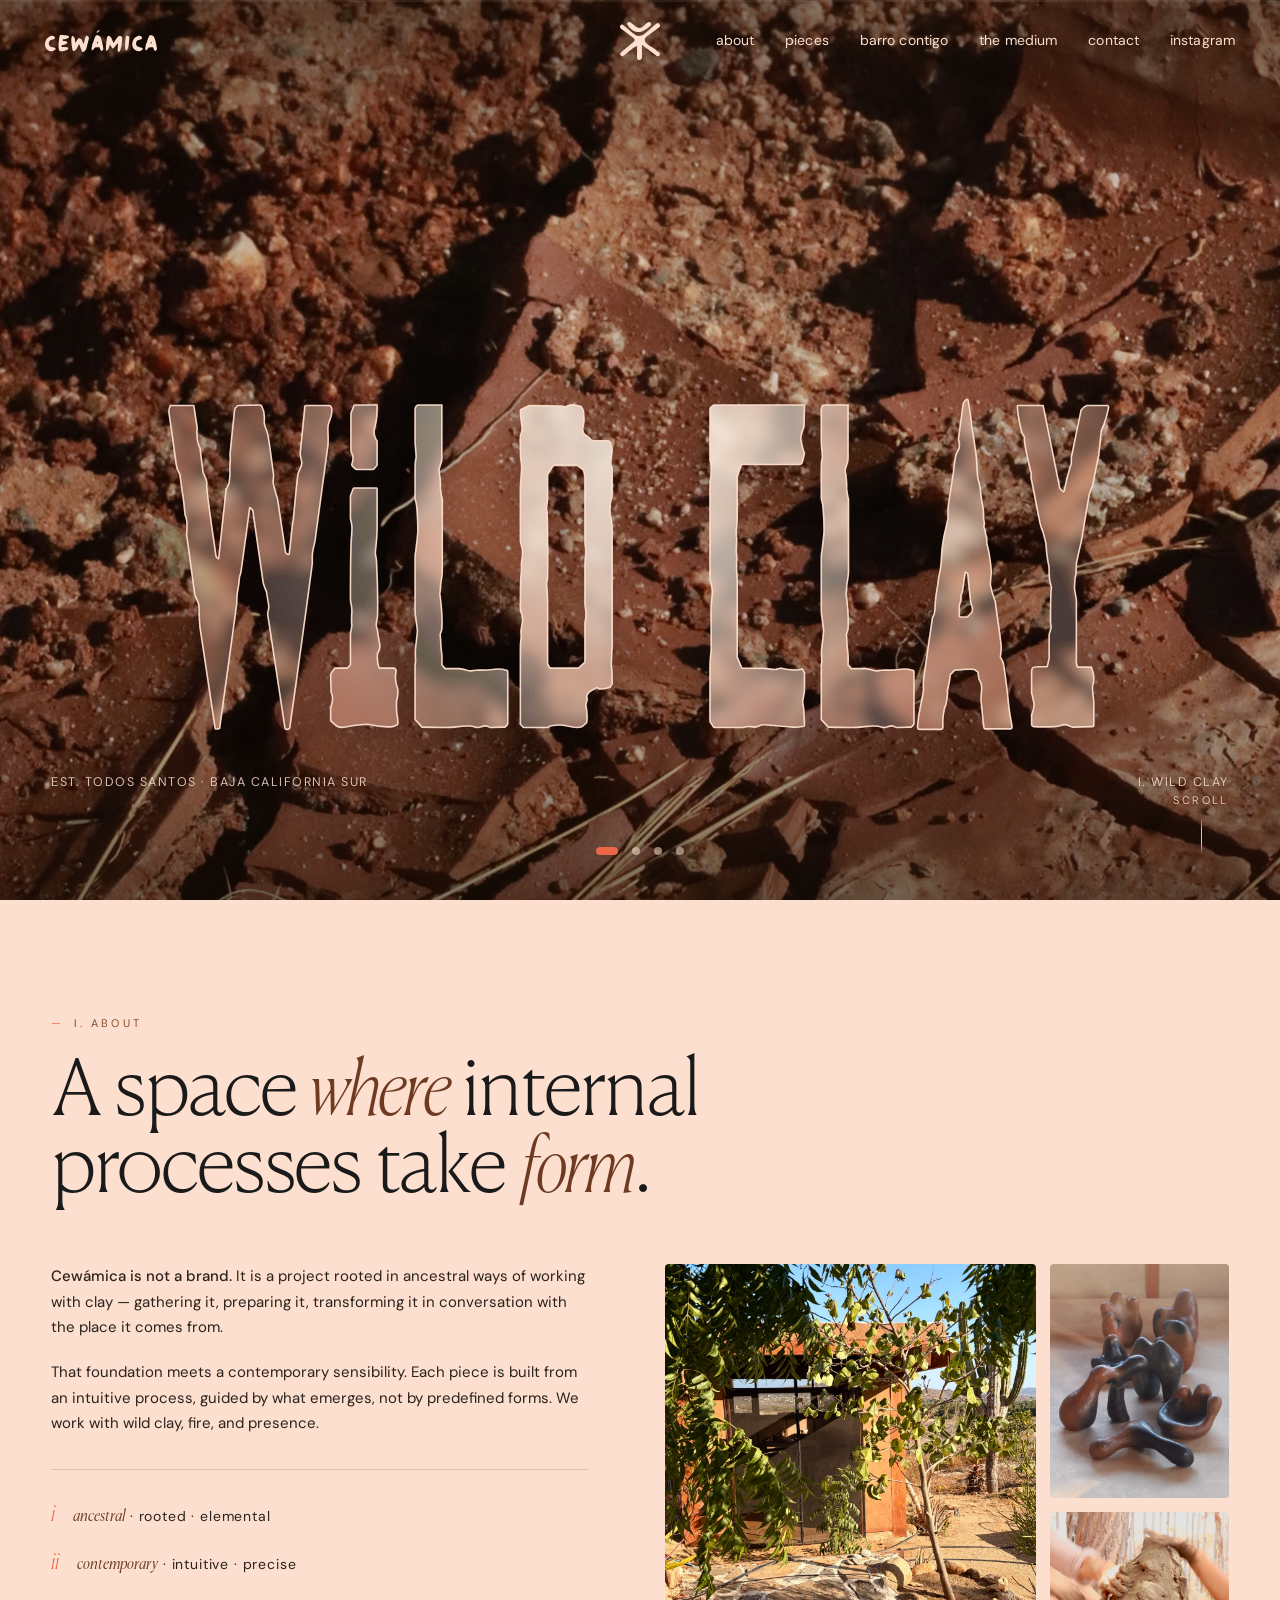
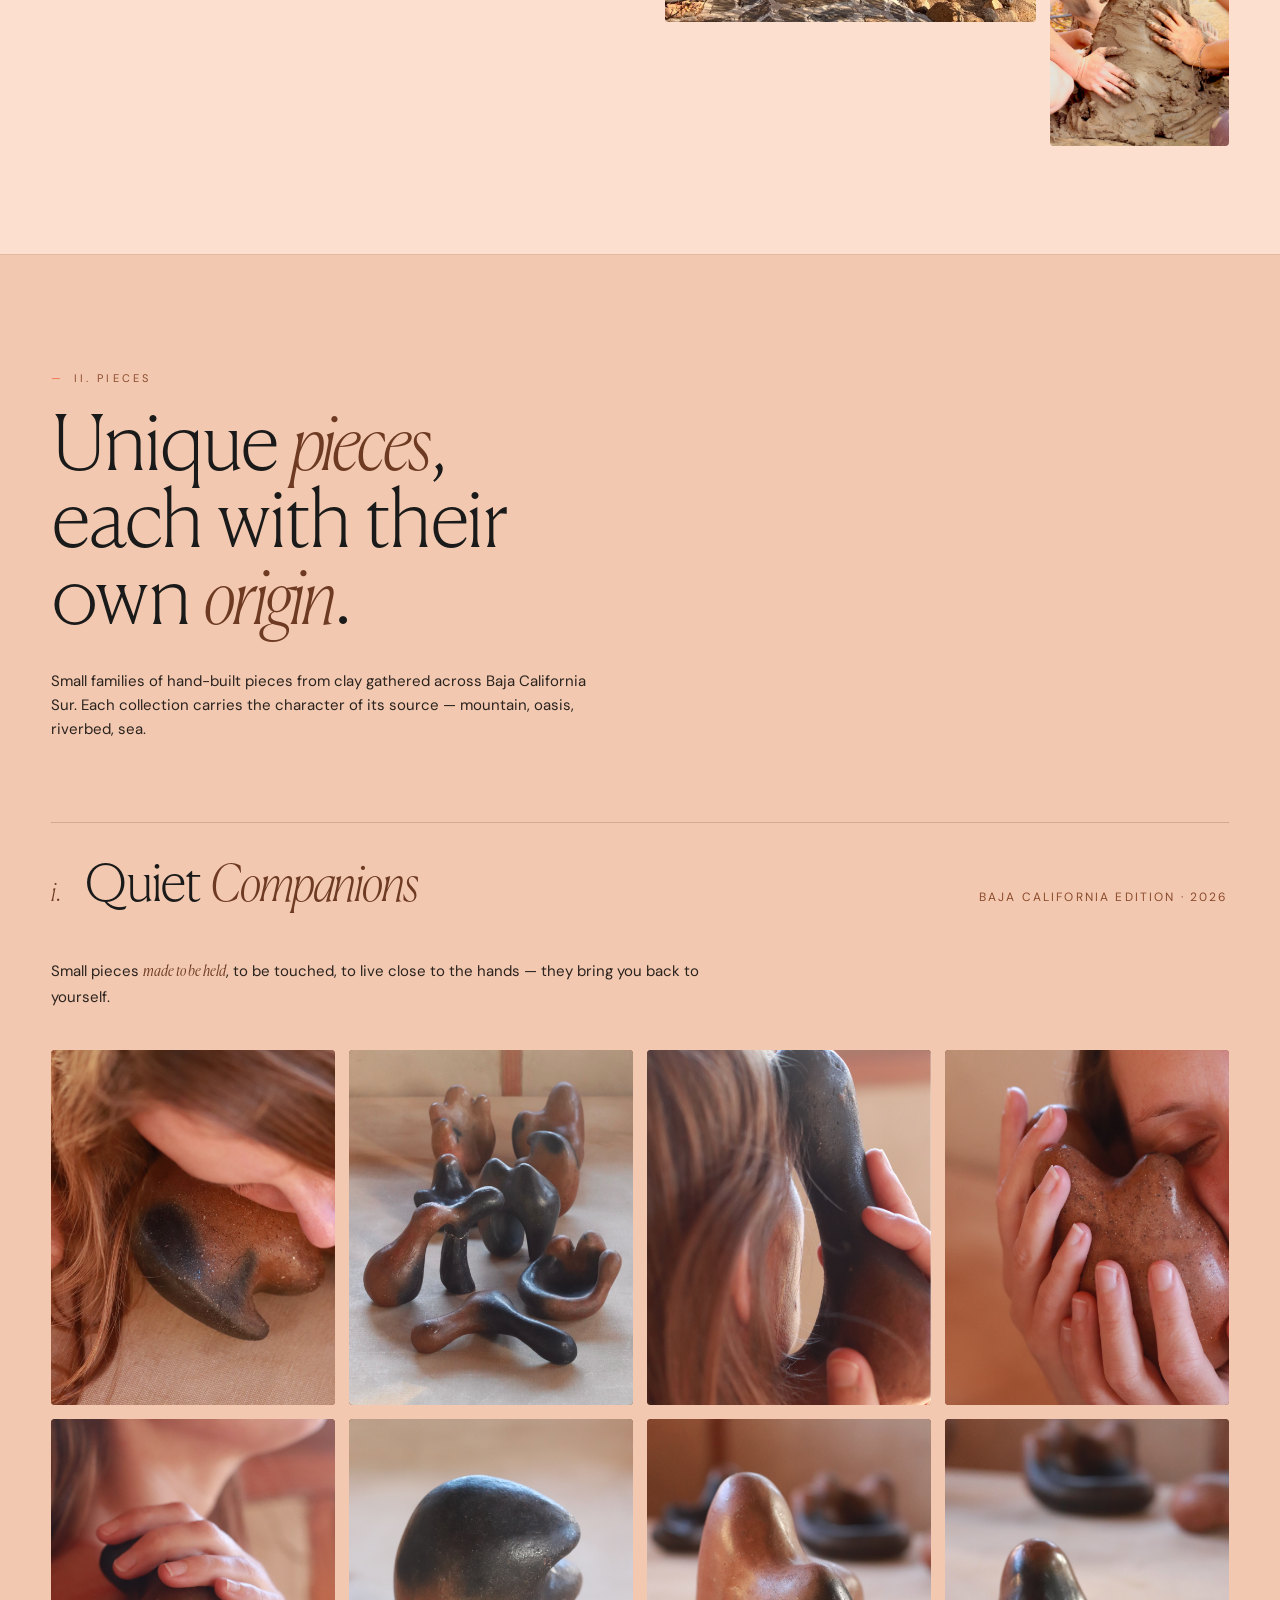
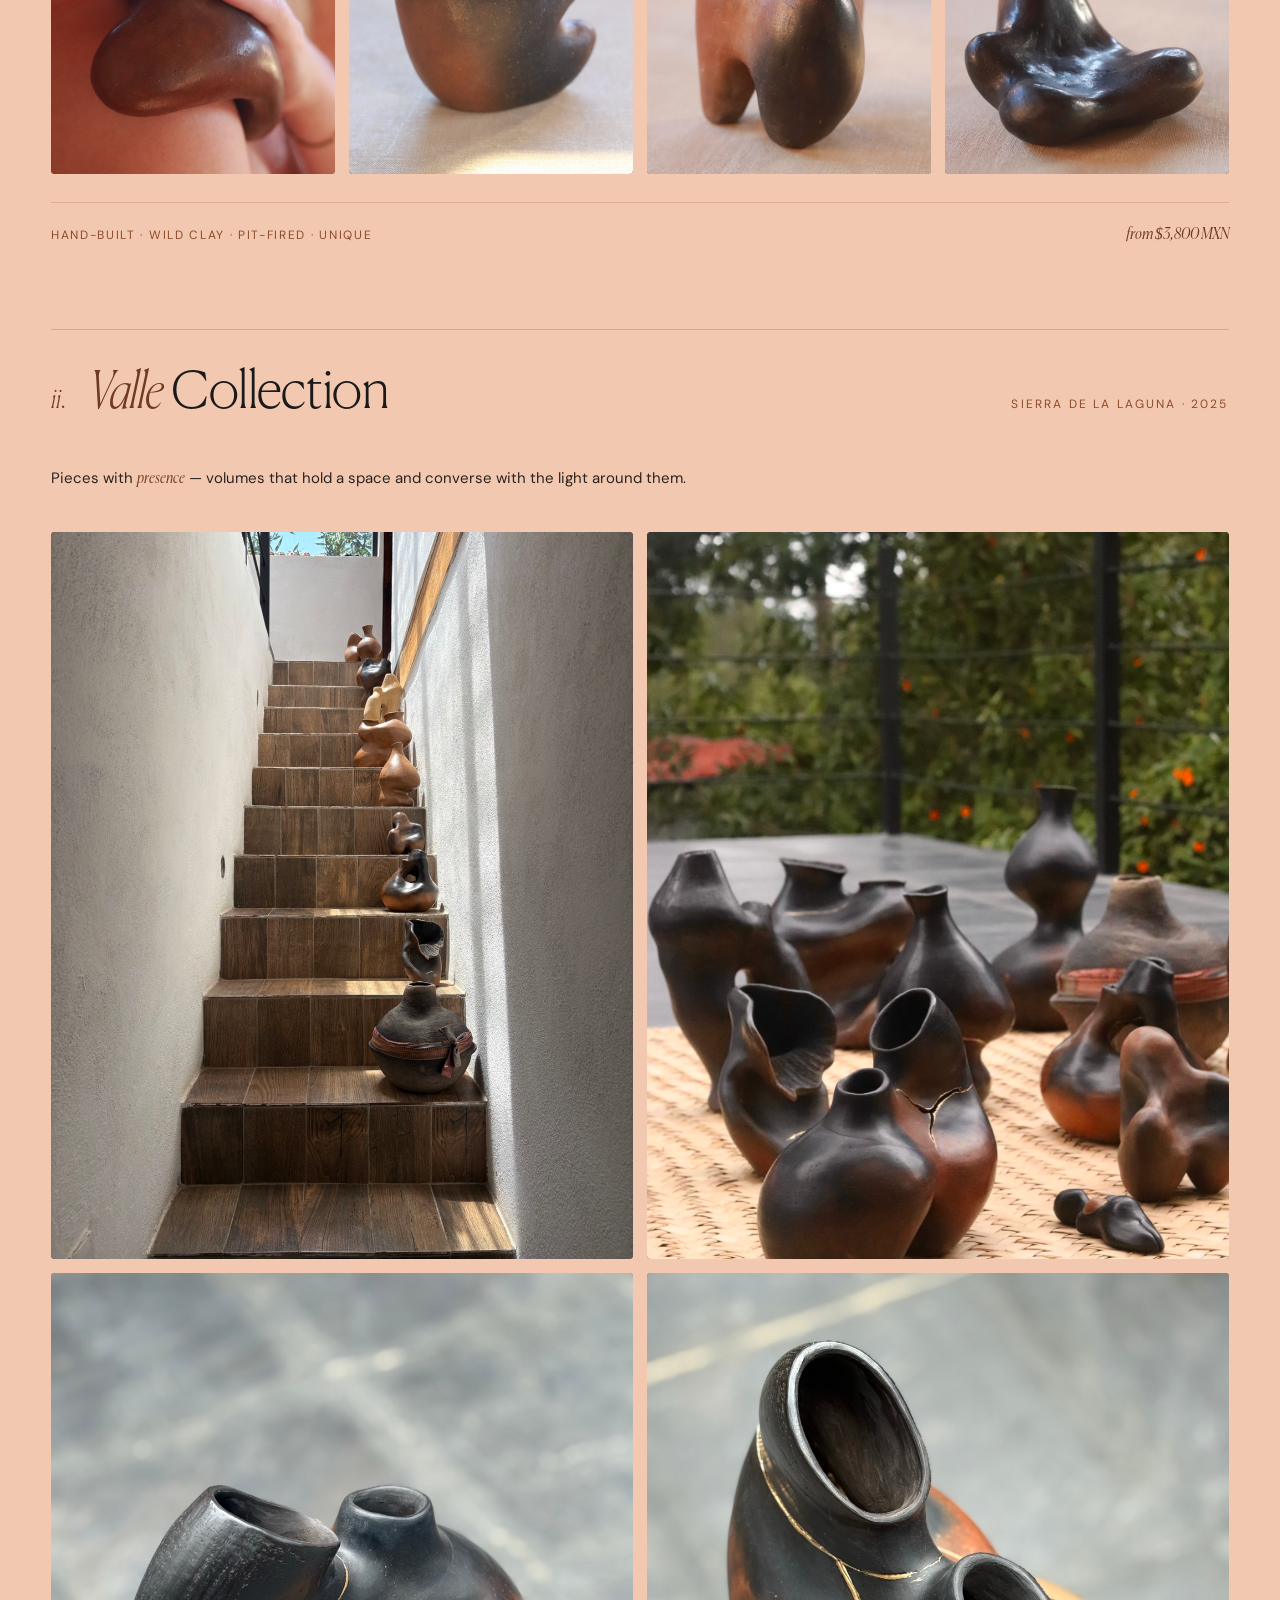
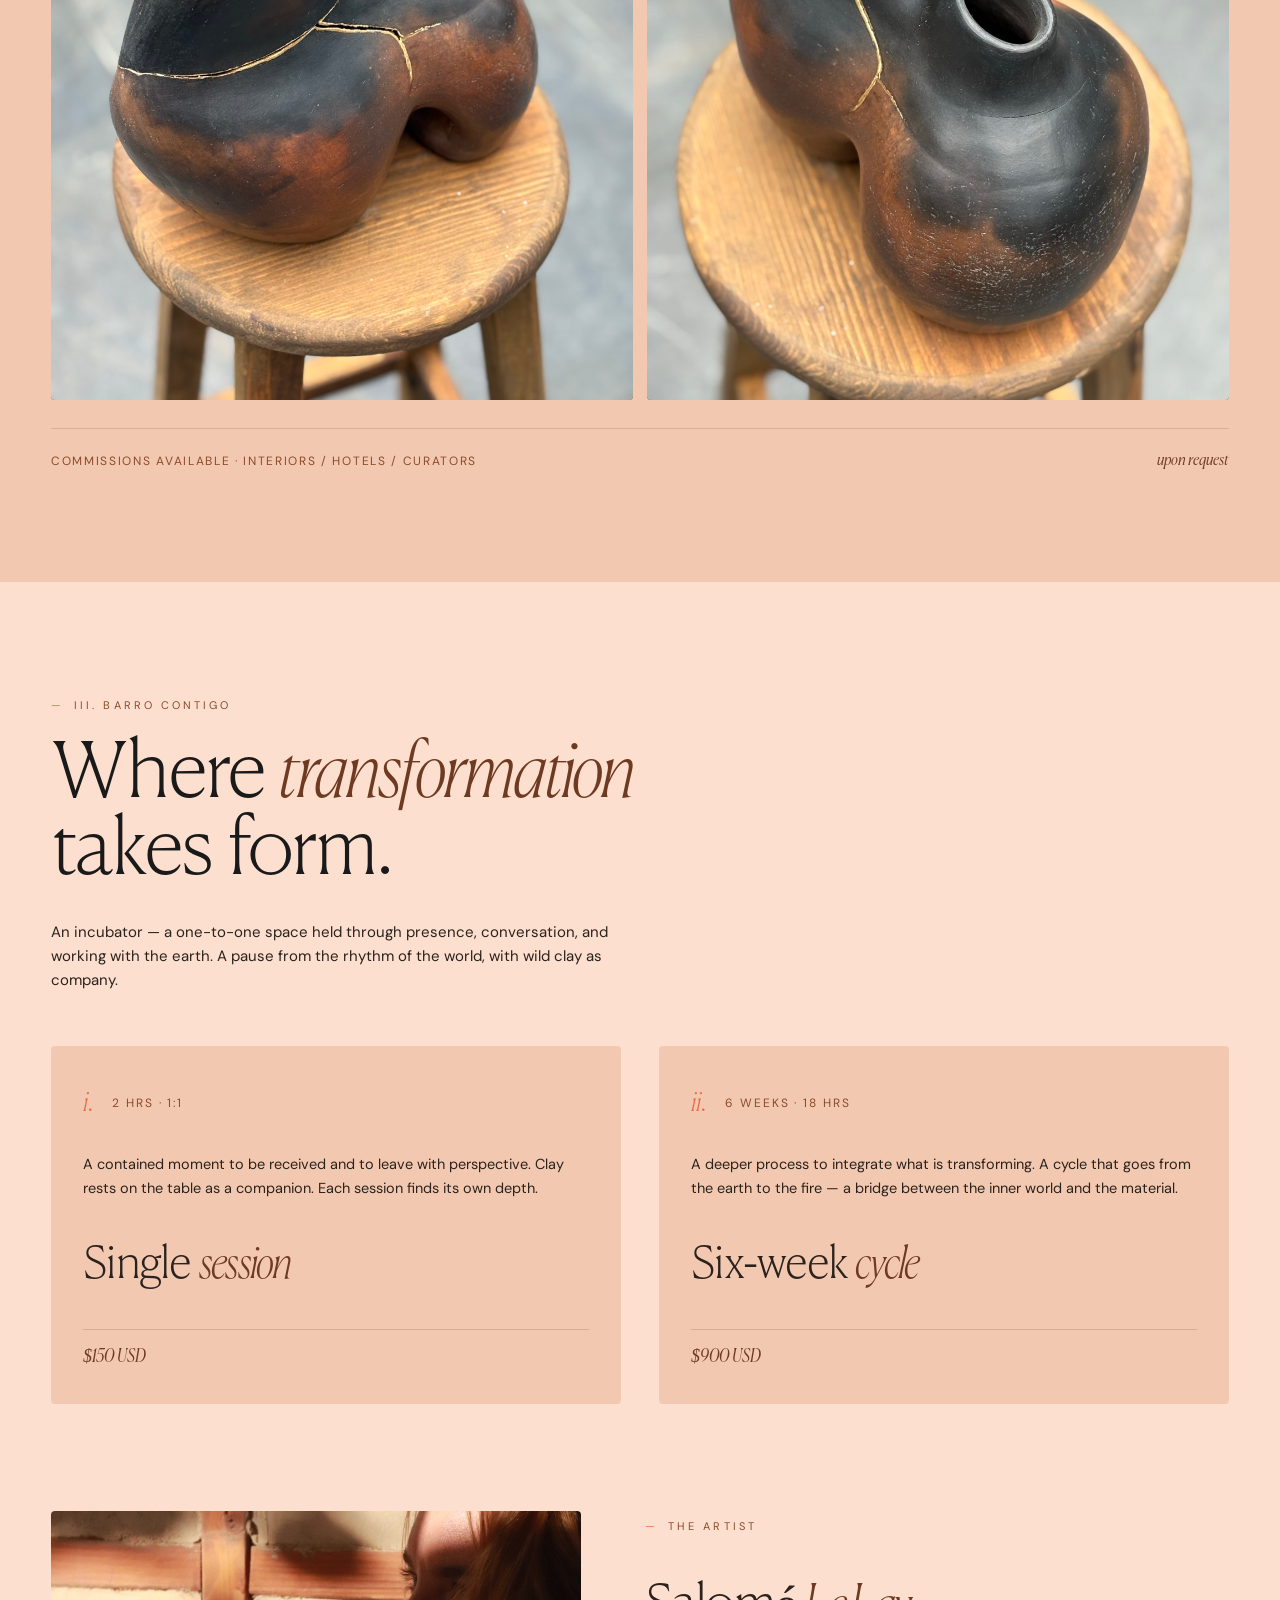
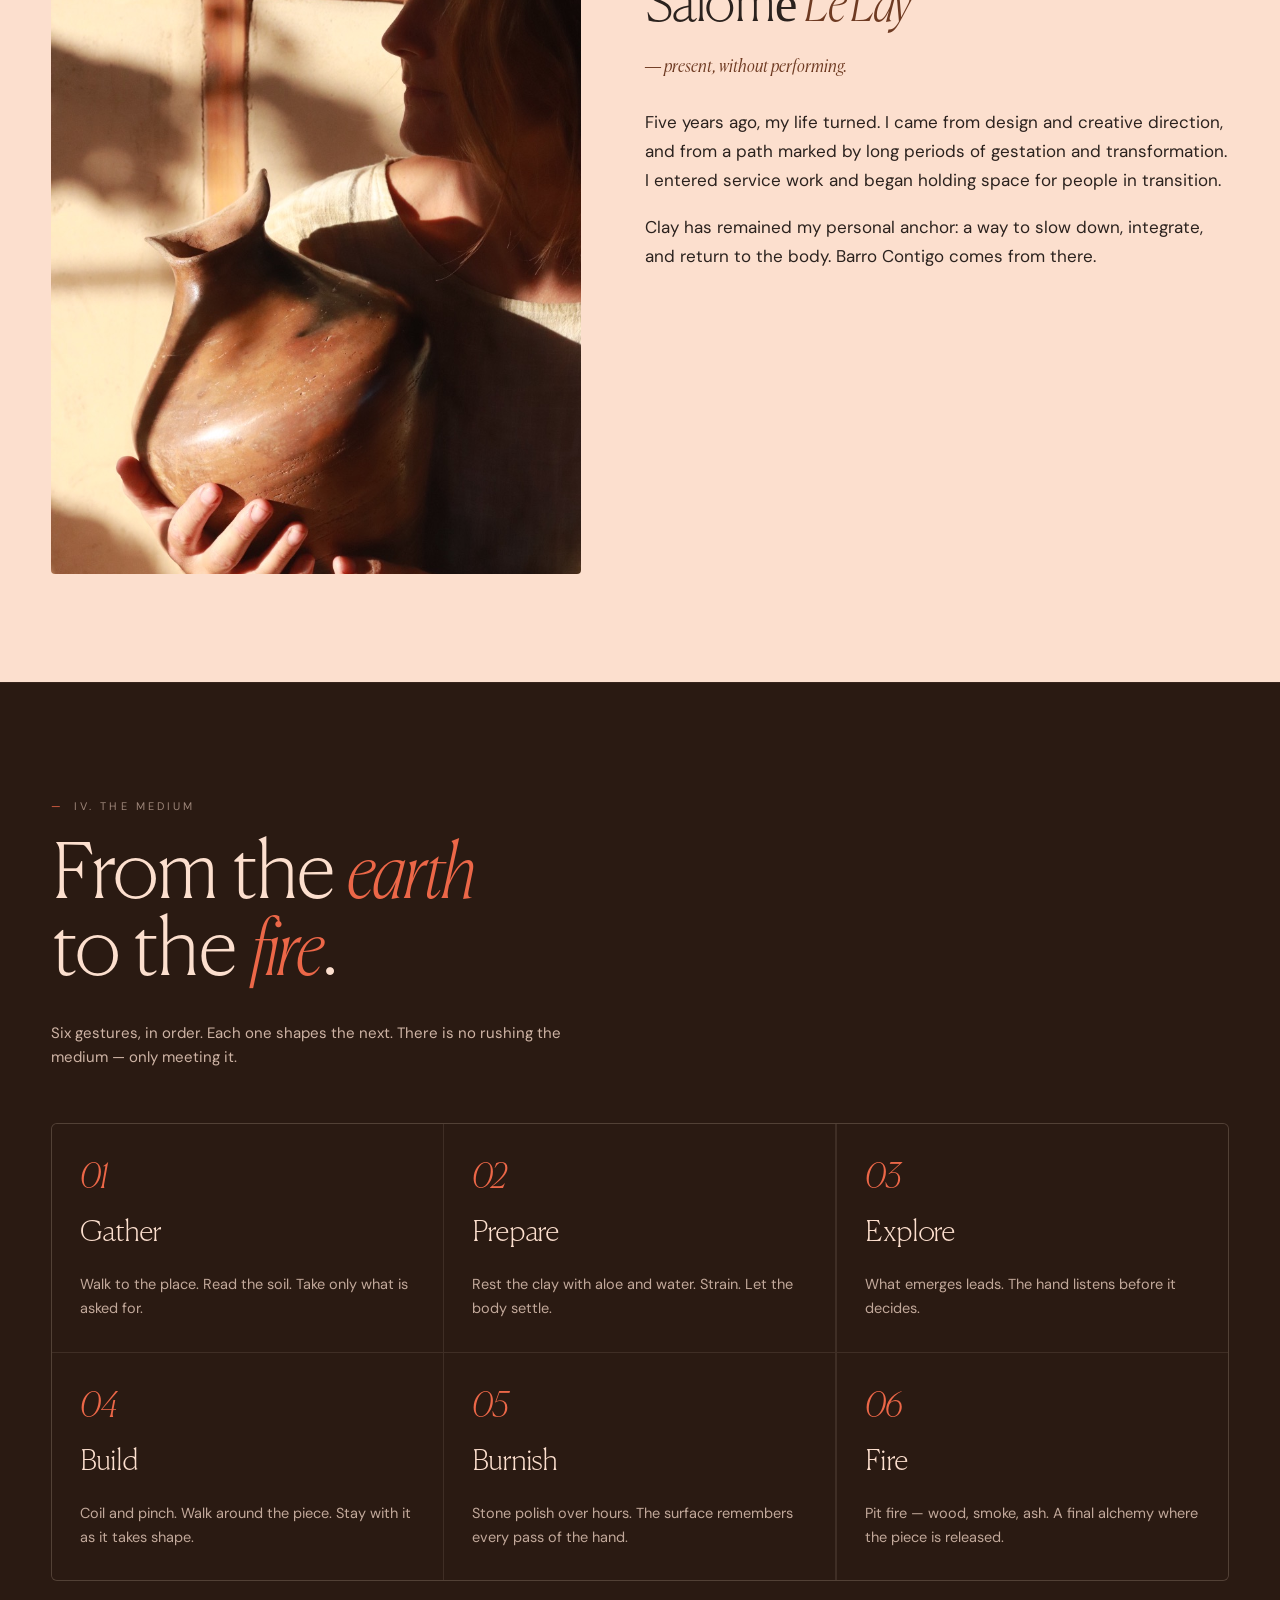
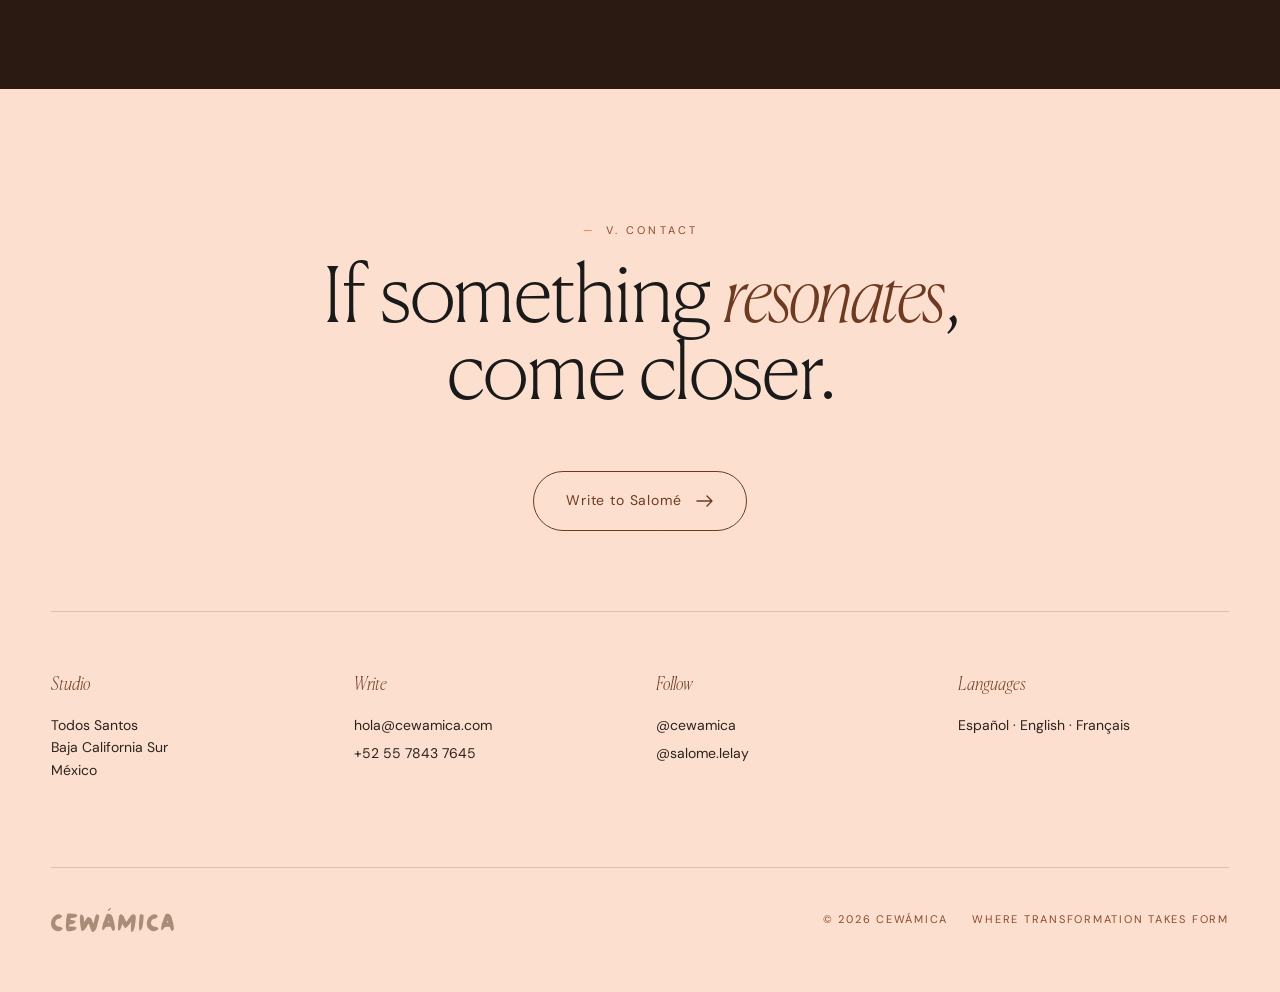
==== public/index.html @ 15da285c "Fix asset paths for GitHub Pages subpath hosting Convert all absolute paths (/foo) to relative (foo)" ====
<!doctype html>
<html lang="es">
<head>
  <meta charset="UTF-8" />
  <meta name="viewport" content="width=device-width, initial-scale=1, viewport-fit=cover" />
  <meta name="theme-color" content="#2a1a12" />
  <title>Cewámica — Where transformation takes form</title>
  <meta name="description" content="Cewámica — un proyecto enraizado en formas ancestrales de trabajar el barro: barro salvaje, fuego en pozo, piezas únicas. Todos Santos · Baja California Sur." />

  <link rel="preconnect" href="https://fonts.googleapis.com" />
  <link rel="preconnect" href="https://fonts.gstatic.com" crossorigin />
  <link rel="stylesheet" href="https://fonts.googleapis.com/css2?family=DM+Sans:wght@400;500&display=swap" />

  <link rel="preload" as="font" href="fonts/SFC-Mehico.ttf" type="font/ttf" crossorigin />
  <link rel="preload" as="font" href="fonts/Canela-Thin.otf" type="font/otf" crossorigin />
  <link rel="preload" as="font" href="fonts/Canela-ThinItalic.otf" type="font/otf" crossorigin />

  <link rel="preload" as="image" href="images/hero/01-wild-clay.jpg" />
  <link rel="preload" as="image" href="images/hero/02-pit-fired.jpg" />

  <link rel="stylesheet" href="styles.css" />
</head>
<body>

  <!-- Scroll progress -->
  <div class="scroll-progress" aria-hidden="true"><span id="scrollProgressBar"></span></div>

  <!-- =============================================================
       NAV — translucent overlay; wordmark left, links right, mark center
       ============================================================= -->
  <nav class="nav" aria-label="Primary" id="nav">
    <a class="nav__brand" href="#top" aria-label="Cewámica home">
      <img src="images/logo/wordmark.svg" alt="Cewámica" />
    </a>

    <div class="nav__center" aria-hidden="true">
      <a href="#top" aria-label="Cewámica">
        <img src="images/logo/icon.svg" alt="" />
      </a>
    </div>

    <div class="nav__links">
      <a class="nav__link" href="#about" data-section="about">about</a>
      <a class="nav__link" href="#pieces" data-section="pieces">pieces</a>
      <a class="nav__link" href="#barro" data-section="barro">barro contigo</a>
      <a class="nav__link" href="#medium" data-section="medium">the medium</a>
      <a class="nav__link" href="#contact" data-section="contact">contact</a>
      <a class="nav__link" href="https://instagram.com/cewamica" target="_blank" rel="noopener">instagram</a>
    </div>

    <button class="nav__menu-toggle" aria-label="Menu" id="menuToggle"><span></span><span></span></button>
  </nav>

  <!-- Mobile drawer -->
  <div class="mobile-drawer" id="mobileDrawer" aria-hidden="true">
    <div class="mobile-drawer__inner">
      <a href="#about" data-close>about</a>
      <a href="#pieces" data-close>pieces</a>
      <a href="#barro" data-close>barro contigo</a>
      <a href="#medium" data-close>the medium</a>
      <a href="#contact" data-close>contact</a>
      <a href="https://instagram.com/cewamica" target="_blank" rel="noopener" data-close>instagram</a>
    </div>
  </div>

  <!-- =============================================================
       HERO — 4-slide carousel with glass typography
       ============================================================= -->
  <header class="hero" id="top" aria-label="Cewámica intro">

    <!-- Slides -->
    <div class="hero__slides" id="heroSlides">

      <!-- =============================================================
           Each slide renders the glass title via inline <svg>:
             • <clipPath> shaped like the text
             • <image> of the slide bg, blurred + duplicated, clipped to text → frosted fill
             • <rect> cream tint over the clipped image
             • <circle class="spotlight"> filled by a radial gradient that follows the cursor
             • <text> stroke outline on top
           This composes a real glass-on-photo effect that keeps reading the bg behind
           the letters AND reveals more luminance where the cursor passes.
           ============================================================= -->

      <article class="slide is-active" data-slide="0" data-zoom-from="bottom-left">
        <div class="slide__image" style="background-image:url('images/hero/01-wild-clay.jpg');"></div>
        <div class="slide__veil"></div>
        <div class="slide__title">
          <svg class="glass-text" viewBox="0 0 1600 720" preserveAspectRatio="xMidYMid meet" aria-label="Wild Clay" data-text="WILD CLAY">
            <defs>
              <clipPath id="textShape-0">
                <text class="glass-text__shape glass-text__shape--two" x="800" y="270" text-anchor="middle">WILD</text>
                <text class="glass-text__shape glass-text__shape--two" x="800" y="660" text-anchor="middle">CLAY</text>
                <text class="glass-text__shape glass-text__shape--one" x="800" y="500" text-anchor="middle">WILD CLAY</text>
              </clipPath>
              <filter id="glassBlur-0" x="-10%" y="-10%" width="120%" height="120%" filterUnits="objectBoundingBox">
                <feGaussianBlur stdDeviation="9"/>
              </filter>
              <radialGradient id="spot-0" cx="50%" cy="50%" r="50%" fx="50%" fy="50%">
                <stop offset="0%" stop-color="rgba(255,248,235,1)"/>
                <stop offset="35%" stop-color="rgba(255,235,215,0.78)"/>
                <stop offset="70%" stop-color="rgba(252,223,206,0.28)"/>
                <stop offset="100%" stop-color="rgba(252,223,206,0)"/>
              </radialGradient>
            </defs>
            <g clip-path="url(#textShape-0)">
              <image href="images/hero/01-wild-clay.jpg" x="0" y="0" width="1600" height="720" preserveAspectRatio="xMidYMid slice" filter="url(#glassBlur-0)"/>
              <rect x="0" y="0" width="1600" height="720" fill="rgba(252,223,206,0.22)"/>
              <circle class="spotlight" cx="800" cy="360" r="520" fill="url(#spot-0)" data-spot="0"/>
            </g>
            <text class="glass-text__outline glass-text__shape--two" x="800" y="270" text-anchor="middle">WILD</text>
            <text class="glass-text__outline glass-text__shape--two" x="800" y="660" text-anchor="middle">CLAY</text>
            <text class="glass-text__outline glass-text__shape--one" x="800" y="500" text-anchor="middle">WILD CLAY</text>
          </svg>
        </div>
      </article>

      <article class="slide" data-slide="1" data-zoom-from="bottom-right">
        <div class="slide__image" style="background-image:url('images/hero/02-pit-fired.jpg');"></div>
        <div class="slide__veil"></div>
        <div class="slide__title">
          <svg class="glass-text" viewBox="0 0 1600 720" preserveAspectRatio="xMidYMid meet" aria-label="Pit Fired" data-text="PIT FIRED">
            <defs>
              <clipPath id="textShape-1">
                <text class="glass-text__shape glass-text__shape--two" x="800" y="270" text-anchor="middle">PIT</text>
                <text class="glass-text__shape glass-text__shape--two" x="800" y="660" text-anchor="middle">FIRED</text>
                <text class="glass-text__shape glass-text__shape--one" x="800" y="500" text-anchor="middle">PIT FIRED</text>
              </clipPath>
              <filter id="glassBlur-1" x="-10%" y="-10%" width="120%" height="120%" filterUnits="objectBoundingBox">
                <feGaussianBlur stdDeviation="9"/>
              </filter>
              <radialGradient id="spot-1" cx="50%" cy="50%" r="50%" fx="50%" fy="50%">
                <stop offset="0%" stop-color="rgba(255,248,235,1)"/>
                <stop offset="35%" stop-color="rgba(255,235,215,0.78)"/>
                <stop offset="70%" stop-color="rgba(252,223,206,0.28)"/>
                <stop offset="100%" stop-color="rgba(252,223,206,0)"/>
              </radialGradient>
            </defs>
            <g clip-path="url(#textShape-1)">
              <image href="images/hero/02-pit-fired.jpg" x="0" y="0" width="1600" height="720" preserveAspectRatio="xMidYMid slice" filter="url(#glassBlur-1)"/>
              <rect x="0" y="0" width="1600" height="720" fill="rgba(252,223,206,0.22)"/>
              <circle class="spotlight" cx="800" cy="360" r="520" fill="url(#spot-1)" data-spot="1"/>
            </g>
            <text class="glass-text__outline glass-text__shape--two" x="800" y="270" text-anchor="middle">PIT</text>
            <text class="glass-text__outline glass-text__shape--two" x="800" y="660" text-anchor="middle">FIRED</text>
            <text class="glass-text__outline glass-text__shape--one" x="800" y="500" text-anchor="middle">PIT FIRED</text>
          </svg>
        </div>
      </article>

      <article class="slide" data-slide="2" data-zoom-from="top-left">
        <div class="slide__image" style="background-image:url('images/hero/03-pieces.jpg');"></div>
        <div class="slide__veil"></div>
        <div class="slide__title">
          <svg class="glass-text" viewBox="0 0 1600 720" preserveAspectRatio="xMidYMid meet" aria-label="Pieces" data-text="PIECES">
            <defs>
              <clipPath id="textShape-2">
                <text class="glass-text__shape glass-text__shape--solo" x="800" y="500" text-anchor="middle">PIECES</text>
              </clipPath>
              <filter id="glassBlur-2" x="-10%" y="-10%" width="120%" height="120%" filterUnits="objectBoundingBox">
                <feGaussianBlur stdDeviation="9"/>
              </filter>
              <radialGradient id="spot-2" cx="50%" cy="50%" r="50%" fx="50%" fy="50%">
                <stop offset="0%" stop-color="rgba(255,248,235,1)"/>
                <stop offset="35%" stop-color="rgba(255,235,215,0.78)"/>
                <stop offset="70%" stop-color="rgba(252,223,206,0.28)"/>
                <stop offset="100%" stop-color="rgba(252,223,206,0)"/>
              </radialGradient>
            </defs>
            <g clip-path="url(#textShape-2)">
              <image href="images/hero/03-pieces.jpg" x="0" y="0" width="1600" height="720" preserveAspectRatio="xMidYMid slice" filter="url(#glassBlur-2)"/>
              <rect x="0" y="0" width="1600" height="720" fill="rgba(252,223,206,0.22)"/>
              <circle class="spotlight" cx="800" cy="360" r="520" fill="url(#spot-2)" data-spot="2"/>
            </g>
            <text class="glass-text__outline glass-text__shape--solo" x="800" y="500" text-anchor="middle">PIECES</text>
          </svg>
        </div>
      </article>

      <article class="slide" data-slide="3" data-zoom-from="top-right">
        <div class="slide__image" style="background-image:url('images/hero/04-intuitive.jpg');"></div>
        <div class="slide__veil"></div>
        <div class="slide__title">
          <svg class="glass-text" viewBox="0 0 1600 720" preserveAspectRatio="xMidYMid meet" aria-label="Intuitive" data-text="INTUITIVE">
            <defs>
              <clipPath id="textShape-3">
                <text class="glass-text__shape glass-text__shape--solo" x="800" y="500" text-anchor="middle">INTUITIVE</text>
              </clipPath>
              <filter id="glassBlur-3" x="-10%" y="-10%" width="120%" height="120%" filterUnits="objectBoundingBox">
                <feGaussianBlur stdDeviation="9"/>
              </filter>
              <radialGradient id="spot-3" cx="50%" cy="50%" r="50%" fx="50%" fy="50%">
                <stop offset="0%" stop-color="rgba(255,248,235,1)"/>
                <stop offset="35%" stop-color="rgba(255,235,215,0.78)"/>
                <stop offset="70%" stop-color="rgba(252,223,206,0.28)"/>
                <stop offset="100%" stop-color="rgba(252,223,206,0)"/>
              </radialGradient>
            </defs>
            <g clip-path="url(#textShape-3)">
              <image href="images/hero/04-intuitive.jpg" x="0" y="0" width="1600" height="720" preserveAspectRatio="xMidYMid slice" filter="url(#glassBlur-3)"/>
              <rect x="0" y="0" width="1600" height="720" fill="rgba(252,223,206,0.22)"/>
              <circle class="spotlight" cx="800" cy="360" r="520" fill="url(#spot-3)" data-spot="3"/>
            </g>
            <text class="glass-text__outline glass-text__shape--solo" x="800" y="500" text-anchor="middle">INTUITIVE</text>
          </svg>
        </div>
      </article>

    </div>

    <!-- Caption strip (top-left and top-right meta lines visible after delay) -->
    <div class="hero__corners" aria-hidden="true">
      <span class="corner corner--bl">est. Todos Santos · Baja California Sur</span>
      <span class="corner corner--br" id="slideMeta">i. wild clay</span>
    </div>

    <!-- Dots -->
    <div class="hero__dots" id="heroDots" role="tablist" aria-label="Hero slideshow">
      <button class="dot is-active" data-go="0" role="tab" aria-label="Wild Clay"></button>
      <button class="dot" data-go="1" role="tab" aria-label="Pit Fired"></button>
      <button class="dot" data-go="2" role="tab" aria-label="Pieces"></button>
      <button class="dot" data-go="3" role="tab" aria-label="Intuitive"></button>
    </div>

    <!-- Scroll cue -->
    <a class="scroll-cue" href="#about" aria-label="Scroll">
      <span>scroll</span>
      <span class="scroll-cue__line" aria-hidden="true"></span>
    </a>

  </header>

  <!-- =============================================================
       ABOUT
       ============================================================= -->
  <section class="section section--about" id="about">
    <div class="section__inner">
      <header class="section__head">
        <span class="eyebrow reveal">i. about</span>
        <h2 class="display reveal reveal--delay-1">
          A space <em>where</em> internal<br>
          processes take <em>form</em>.
        </h2>
      </header>

      <div class="about__grid">
        <div class="about__copy">
          <p class="reveal reveal--delay-1">
            <strong>Cewámica is not a brand.</strong> It is a project rooted in ancestral ways of working with clay — gathering it, preparing it, transforming it in conversation with the place it comes from.
          </p>
          <p class="reveal reveal--delay-2">
            That foundation meets a contemporary sensibility. Each piece is built from an intuitive process, guided by what emerges, not by predefined forms. We work with wild clay, fire, and presence.
          </p>
          <div class="about__pairs">
            <div class="pair reveal reveal--delay-2">
              <span class="pair__num">i</span>
              <span class="pair__items"><em>ancestral</em> · rooted · elemental</span>
            </div>
            <div class="pair reveal reveal--delay-3">
              <span class="pair__num">ii</span>
              <span class="pair__items"><em>contemporary</em> · intuitive · precise</span>
            </div>
          </div>
        </div>

        <div class="about__media">
          <figure class="about__photo about__photo--a reveal">
            <img src="images/barro/taller-01.jpg" alt="Studio in Todos Santos" loading="lazy" />
          </figure>
          <figure class="about__photo about__photo--b reveal reveal--delay-1">
            <img src="images/quiet/quiet-02.jpg" alt="A piece in sunlight" loading="lazy" />
          </figure>
          <figure class="about__photo about__photo--c reveal reveal--delay-2">
            <img src="images/barro/barro-13.jpg" alt="Process detail" loading="lazy" />
          </figure>
        </div>
      </div>
    </div>
  </section>

  <!-- =============================================================
       PIECES
       ============================================================= -->
  <section class="section section--pieces" id="pieces">
    <div class="section__inner">
      <header class="section__head">
        <span class="eyebrow reveal">ii. pieces</span>
        <h2 class="display reveal reveal--delay-1">
          Unique <em>pieces</em>,<br>
          each with their<br>
          own <em>origin</em>.
        </h2>
        <p class="lede reveal reveal--delay-2">
          Small families of hand-built pieces from clay gathered across Baja California Sur. Each collection carries the character of its source — mountain, oasis, riverbed, sea.
        </p>
      </header>

      <!-- Quiet Companions -->
      <article class="collection reveal">
        <div class="collection__head">
          <span class="collection__num">i.</span>
          <h3 class="collection__name">Quiet <em>Companions</em></h3>
          <span class="collection__meta">Baja California Edition · 2026</span>
        </div>
        <div class="collection__intro">
          <p>Small pieces <em>made to be held</em>, to be touched, to live close to the hands — they bring you back to yourself.</p>
        </div>
        <div class="pieces-grid">
          <figure class="piece"><img src="images/quiet/quiet-01.jpg" alt="Quiet Companion 01" loading="lazy"><figcaption><span>01</span> Oasis · 12 × 13 cm</figcaption></figure>
          <figure class="piece"><img src="images/quiet/quiet-02.jpg" alt="Quiet Companion 02" loading="lazy"><figcaption><span>02</span> Pescadero · 12 × 13 cm</figcaption></figure>
          <figure class="piece"><img src="images/quiet/quiet-03.jpg" alt="Quiet Companion 03" loading="lazy"><figcaption><span>03</span> La Torre · 13 × 14 cm</figcaption></figure>
          <figure class="piece"><img src="images/quiet/quiet-05.jpg" alt="Quiet Companion 04" loading="lazy"><figcaption><span>04</span> Sierra · 11 × 12 cm</figcaption></figure>
          <figure class="piece"><img src="images/quiet/quiet-06.jpg" alt="Quiet Companion 05" loading="lazy"><figcaption><span>05</span> Lecho · 14 × 15 cm</figcaption></figure>
          <figure class="piece"><img src="images/quiet/quiet-07.jpg" alt="Quiet Companion 06" loading="lazy"><figcaption><span>06</span> Pacífico · 10 × 11 cm</figcaption></figure>
          <figure class="piece"><img src="images/quiet/quiet-09.jpg" alt="Quiet Companion 07" loading="lazy"><figcaption><span>07</span> Cardón · 13 × 14 cm</figcaption></figure>
          <figure class="piece"><img src="images/quiet/quiet-10.jpg" alt="Quiet Companion 08" loading="lazy"><figcaption><span>08</span> Salobre · 12 × 12 cm</figcaption></figure>
        </div>
        <footer class="collection__footer">
          <span>Hand-built · wild clay · pit-fired · unique</span>
          <span class="price">from $3,800 MXN</span>
        </footer>
      </article>

      <!-- Valle Collection -->
      <article class="collection reveal">
        <div class="collection__head">
          <span class="collection__num">ii.</span>
          <h3 class="collection__name"><em>Valle</em> Collection</h3>
          <span class="collection__meta">Sierra de la Laguna · 2025</span>
        </div>
        <div class="collection__intro">
          <p>Pieces with <em>presence</em> — volumes that hold a space and converse with the light around them.</p>
        </div>
        <div class="pieces-grid pieces-grid--large">
          <figure class="piece"><img src="images/valle/valle-02.jpg" alt="Valle — cardón" loading="lazy"><figcaption><span>i</span> Cardón · large</figcaption></figure>
          <figure class="piece"><img src="images/valle/valle-01.jpg" alt="Valle — vertical" loading="lazy"><figcaption><span>ii</span> Vertical · sculpture</figcaption></figure>
          <figure class="piece"><img src="images/valle/valle-03.jpg" alt="Valle — vessel" loading="lazy"><figcaption><span>iii</span> Vessel · body</figcaption></figure>
          <figure class="piece"><img src="images/valle/valle-04.jpg" alt="Valle — detail" loading="lazy"><figcaption><span>iv</span> Detail · surface</figcaption></figure>
        </div>
        <footer class="collection__footer">
          <span>Commissions available · interiors / hotels / curators</span>
          <span class="price"><em>upon request</em></span>
        </footer>
      </article>
    </div>
  </section>

  <!-- =============================================================
       BARRO CONTIGO
       ============================================================= -->
  <section class="section section--barro" id="barro">
    <div class="section__inner">
      <header class="section__head">
        <span class="eyebrow reveal">iii. barro contigo</span>
        <h2 class="display reveal reveal--delay-1">
          Where <em>transformation</em><br>
          takes form.
        </h2>
        <p class="lede reveal reveal--delay-2">
          An incubator — a one-to-one space held through presence, conversation, and working with the earth. A pause from the rhythm of the world, with wild clay as company.
        </p>
      </header>

      <div class="formats">
        <article class="format reveal">
          <span class="format__num">i.</span>
          <span class="format__hours">2 hrs · 1:1</span>
          <p class="format__copy">A contained moment to be received and to leave with perspective. Clay rests on the table as a companion. Each session finds its own depth.</p>
          <h3 class="format__name">Single <em>session</em></h3>
          <div class="format__price">$150 USD</div>
        </article>

        <article class="format reveal reveal--delay-1">
          <span class="format__num">ii.</span>
          <span class="format__hours">6 weeks · 18 hrs</span>
          <p class="format__copy">A deeper process to integrate what is transforming. A cycle that goes from the earth to the fire — a bridge between the inner world and the material.</p>
          <h3 class="format__name">Six-week <em>cycle</em></h3>
          <div class="format__price">$900 USD</div>
        </article>
      </div>

      <div class="artist">
        <figure class="artist__media reveal">
          <img src="images/about/salome.jpg" alt="Salomé Le Lay — the artist behind Cewámica" loading="lazy" />
        </figure>
        <div class="artist__copy">
          <span class="eyebrow reveal">The artist</span>
          <h3 class="reveal reveal--delay-1">Salomé <em>Le Lay</em></h3>
          <p class="signature reveal reveal--delay-1">— present, without performing.</p>
          <p class="reveal reveal--delay-2">Five years ago, my life turned. I came from design and creative direction, and from a path marked by long periods of gestation and transformation. I entered service work and began holding space for people in transition.</p>
          <p class="reveal reveal--delay-3">Clay has remained my personal anchor: a way to slow down, integrate, and return to the body. Barro Contigo comes from there.</p>
        </div>
      </div>
    </div>
  </section>

  <!-- =============================================================
       THE MEDIUM
       ============================================================= -->
  <section class="section section--medium" id="medium">
    <div class="section__inner">
      <header class="section__head">
        <span class="eyebrow reveal">iv. the medium</span>
        <h2 class="display reveal reveal--delay-1">
          From the <em>earth</em><br>
          to the <em>fire</em>.
        </h2>
        <p class="lede reveal reveal--delay-2">
          Six gestures, in order. Each one shapes the next. There is no rushing the medium — only meeting it.
        </p>
      </header>

      <ol class="medium__steps">
        <li class="step reveal">
          <span class="step__num">01</span>
          <h4>Gather</h4>
          <p>Walk to the place. Read the soil. Take only what is asked for.</p>
        </li>
        <li class="step reveal reveal--delay-1">
          <span class="step__num">02</span>
          <h4>Prepare</h4>
          <p>Rest the clay with aloe and water. Strain. Let the body settle.</p>
        </li>
        <li class="step reveal reveal--delay-2">
          <span class="step__num">03</span>
          <h4>Explore</h4>
          <p>What emerges leads. The hand listens before it decides.</p>
        </li>
        <li class="step reveal reveal--delay-3">
          <span class="step__num">04</span>
          <h4>Build</h4>
          <p>Coil and pinch. Walk around the piece. Stay with it as it takes shape.</p>
        </li>
        <li class="step reveal">
          <span class="step__num">05</span>
          <h4>Burnish</h4>
          <p>Stone polish over hours. The surface remembers every pass of the hand.</p>
        </li>
        <li class="step reveal reveal--delay-1">
          <span class="step__num">06</span>
          <h4>Fire</h4>
          <p>Pit fire — wood, smoke, ash. A final alchemy where the piece is released.</p>
        </li>
      </ol>
    </div>
  </section>

  <!-- =============================================================
       CONTACT / FOOTER
       ============================================================= -->
  <footer class="contact" id="contact">
    <div class="contact__mark" aria-hidden="true">
      <img src="images/logo/icon.svg" alt="" />
    </div>

    <div class="contact__inner">
      <header class="section__head section__head--center">
        <span class="eyebrow reveal">v. contact</span>
        <h2 class="display reveal reveal--delay-1">
          If something <em>resonates</em>,<br>come closer.
        </h2>
      </header>

      <div class="contact__cta-wrap reveal reveal--delay-2">
        <a class="contact__cta" href="mailto:hola@cewamica.com">
          <span>Write to Salomé</span>
          <svg width="18" height="12" viewBox="0 0 18 12" fill="none">
            <path d="M1 6 H16 M11 1 L16 6 L11 11" stroke="currentColor" stroke-width="1.4" stroke-linecap="round" stroke-linejoin="round"/>
          </svg>
        </a>
      </div>

      <div class="contact__details">
        <div class="contact__col reveal">
          <h4>Studio</h4>
          <p>Todos Santos<br>Baja California Sur<br>México</p>
        </div>
        <div class="contact__col reveal reveal--delay-1">
          <h4>Write</h4>
          <a href="mailto:hola@cewamica.com">hola@cewamica.com</a>
          <a href="tel:+5215578437645">+52 55 7843 7645</a>
        </div>
        <div class="contact__col reveal reveal--delay-2">
          <h4>Follow</h4>
          <a href="https://instagram.com/cewamica" target="_blank" rel="noopener">@cewamica</a>
          <a href="https://instagram.com/salome.lelay" target="_blank" rel="noopener">@salome.lelay</a>
        </div>
        <div class="contact__col reveal reveal--delay-3">
          <h4>Languages</h4>
          <p>Español · English · Français</p>
        </div>
      </div>

      <div class="contact__bottom">
        <img class="contact__wordmark" src="images/logo/wordmark.svg" alt="Cewámica" />
        <div class="contact__legal">
          <span>© 2026 Cewámica</span>
          <span>Where transformation takes form</span>
        </div>
      </div>
    </div>
  </footer>

  <script src="main.js" defer></script>
</body>
</html>
---- public/styles.css ----
/* ==========================================================================
   CEWÁMICA — design system (rebuilt around the 4-slide hero)
   ========================================================================== */

/* ---------- FONT FACES ---------- */
@font-face {
  font-family: 'SFC Mehico';
  src: url('fonts/SFC-Mehico.ttf') format('truetype');
  font-weight: 400;
  font-style: normal;
  font-display: swap;
}
@font-face {
  font-family: 'Canela Text';
  src: url('fonts/CanelaText-Thin.otf') format('opentype');
  font-weight: 100;
  font-style: normal;
  font-display: swap;
}
@font-face {
  font-family: 'Canela Text';
  src: url('fonts/CanelaText-Light.otf') format('opentype');
  font-weight: 300;
  font-style: normal;
  font-display: swap;
}
@font-face {
  font-family: 'Canela';
  src: url('fonts/Canela-Thin.otf') format('opentype');
  font-weight: 100;
  font-style: normal;
  font-display: swap;
}
@font-face {
  font-family: 'Canela';
  src: url('fonts/Canela-ThinItalic.otf') format('opentype');
  font-weight: 100;
  font-style: italic;
  font-display: swap;
}
@font-face {
  font-family: 'Canela';
  src: url('fonts/Canela-Light.otf') format('opentype');
  font-weight: 300;
  font-style: normal;
  font-display: swap;
}
@font-face {
  font-family: 'Canela';
  src: url('fonts/Canela-LightItalic.otf') format('opentype');
  font-weight: 300;
  font-style: italic;
  font-display: swap;
}

/* ---------- TOKENS ---------- */
:root {
  --bg: #FCDFCE;
  --bg-deep: #F2C9B0;
  --ink: #1A1A1A;
  --ink-soft: #2B221E;
  --clay: #6E3A22;
  --clay-mid: #8C4A2C;
  --clay-soft: #B26C49;
  --orange: #EC6748;
  --orange-deep: #D9532E;
  --cream: #FCDFCE;
  --cream-soft: rgba(252, 223, 206, 0.85);

  --font-display: 'Canela Text', 'Canela', Georgia, serif;
  --font-deck: 'Canela', Georgia, serif;
  --font-body: 'DM Sans', system-ui, -apple-system, sans-serif;
  --font-stamp: 'SFC Mehico', 'DM Sans', sans-serif;

  --kern-display: -0.04em;

  --max: 1440px;
  --gutter: clamp(20px, 4vw, 56px);

  --ease-soft: cubic-bezier(0.22, 1, 0.36, 1);
  --ease-quiet: cubic-bezier(0.65, 0, 0.35, 1);
  --ease-image: cubic-bezier(0.16, 0.84, 0.44, 1);
}

/* ---------- BASE ---------- */
*, *::before, *::after { box-sizing: border-box; }
html, body { margin: 0; padding: 0; }
html {
  scroll-behavior: smooth;
  -webkit-font-smoothing: antialiased;
  -moz-osx-font-smoothing: grayscale;
  background: var(--bg);
}
body {
  font-family: var(--font-body);
  font-weight: 400;
  font-size: clamp(15px, 1vw + 0.4rem, 17px);
  line-height: 1.55;
  color: var(--ink-soft);
  background: var(--bg);
  overflow-x: hidden;
}
img, svg { max-width: 100%; display: block; }
a { color: inherit; text-decoration: none; }
em { font-style: italic; }
strong { font-weight: 500; }
button { font: inherit; background: none; border: 0; padding: 0; cursor: pointer; color: inherit; }

::selection { background: var(--orange); color: var(--cream); }

/* ---------- SCROLL PROGRESS ---------- */
.scroll-progress {
  position: fixed; left: 0; right: 0; top: 0;
  height: 2px; background: rgba(252, 223, 206, 0.08);
  z-index: 100;
}
.scroll-progress span {
  display: block; height: 100%; width: 0;
  background: var(--orange);
  transition: width 0.12s linear;
}

/* ==========================================================================
   NAV
   ========================================================================== */
.nav {
  position: fixed; left: 0; right: 0; top: 0;
  z-index: 60;
  display: grid;
  grid-template-columns: 1fr auto 1fr;
  align-items: center;
  padding: 22px clamp(20px, 3.5vw, 56px);
  color: var(--cream);
  pointer-events: none;
  transition: backdrop-filter 0.4s var(--ease-soft), background 0.4s var(--ease-soft);
}
.nav > * { pointer-events: auto; }

/* When user scrolls past hero, add subtle frosted backdrop */
.nav.is-scrolled {
  background: rgba(40, 24, 16, 0.55);
  backdrop-filter: blur(14px) saturate(1.1);
  -webkit-backdrop-filter: blur(14px) saturate(1.1);
}

.nav__brand {
  display: inline-flex; align-items: center;
  height: 28px;
}
.nav__brand img {
  height: 22px; width: auto;
  filter: drop-shadow(0 1px 2px rgba(0,0,0,0.15));
  transition: opacity 0.3s var(--ease-soft);
}
.nav__brand:hover img { opacity: 0.78; }

.nav__center {
  display: inline-flex; justify-content: center;
}
.nav__center img {
  height: 38px; width: auto;
  filter: drop-shadow(0 1px 3px rgba(0,0,0,0.18));
  transition: transform 0.5s var(--ease-soft);
}
.nav__center a:hover img { transform: scale(1.06) rotate(-1.5deg); }

.nav__links {
  display: flex; gap: clamp(18px, 2.4vw, 36px);
  justify-content: flex-end;
  font-family: var(--font-body);
  font-size: 14px;
  letter-spacing: 0.01em;
}
.nav__link {
  position: relative;
  color: var(--cream);
  transition: color 0.3s var(--ease-soft), opacity 0.3s var(--ease-soft);
  text-shadow: 0 1px 2px rgba(0,0,0,0.18);
}
.nav__link::after {
  content: ""; position: absolute;
  left: 0; right: 0; bottom: -6px;
  height: 1px;
  background: currentColor;
  transform: scaleX(0); transform-origin: right;
  transition: transform 0.5s var(--ease-soft);
}
.nav__link:hover::after,
.nav__link.is-current::after {
  transform: scaleX(1); transform-origin: left;
}

.nav__menu-toggle {
  display: none;
  width: 28px; height: 28px;
  position: relative;
  margin-left: auto;
}
.nav__menu-toggle span {
  position: absolute; left: 4px; right: 4px; height: 1.5px;
  background: var(--cream);
  transition: transform 0.4s var(--ease-soft), opacity 0.3s ease;
}
.nav__menu-toggle span:nth-child(1) { top: 10px; }
.nav__menu-toggle span:nth-child(2) { top: 17px; }
.nav__menu-toggle.is-open span:nth-child(1) { top: 13px; transform: rotate(45deg); }
.nav__menu-toggle.is-open span:nth-child(2) { top: 13px; transform: rotate(-45deg); }

/* Mobile drawer */
.mobile-drawer {
  position: fixed; inset: 0;
  background: rgba(28, 16, 10, 0.96);
  backdrop-filter: blur(18px);
  -webkit-backdrop-filter: blur(18px);
  z-index: 55;
  display: none;
  align-items: center; justify-content: center;
  opacity: 0; pointer-events: none;
  transition: opacity 0.5s var(--ease-soft);
}
.mobile-drawer.is-open {
  display: flex; opacity: 1; pointer-events: auto;
}
.mobile-drawer__inner {
  display: flex; flex-direction: column; gap: 28px;
  text-align: center;
}
.mobile-drawer a {
  font-family: var(--font-display);
  font-size: clamp(28px, 7vw, 44px);
  font-weight: 100;
  color: var(--cream);
  letter-spacing: -0.02em;
  transition: color 0.3s ease;
}
.mobile-drawer a:hover { color: var(--orange); }

/* ==========================================================================
   HERO
   ========================================================================== */
.hero {
  position: relative;
  min-height: 100svh;
  width: 100%;
  overflow: hidden;
  background: #1a1008;
  isolation: isolate;
}

.hero__slides {
  position: absolute; inset: 0;
}

.slide {
  position: absolute; inset: 0;
  opacity: 0;
  visibility: hidden;
  transition: opacity 1.4s var(--ease-soft), visibility 0s linear 1.4s;
  z-index: 1;
}
.slide.is-active {
  opacity: 1;
  visibility: visible;
  z-index: 2;
  transition: opacity 1.4s var(--ease-soft), visibility 0s linear 0s;
}

/* Image with Ken Burns starting from the configured corner */
.slide__image {
  position: absolute; inset: 0;
  background-size: cover;
  background-position: center center;
  background-repeat: no-repeat;
  will-change: transform;
  transform: scale(1.08);
  transform-origin: center center;
  transition: transform 0.6s var(--ease-image);
}

/* On active, run the slow ken burns */
.slide.is-active .slide__image {
  animation: kenburns 9.5s var(--ease-image) forwards;
}

/* Origin per slide */
.slide[data-zoom-from="bottom-left"]  .slide__image { transform-origin: 18% 82%; }
.slide[data-zoom-from="bottom-right"] .slide__image { transform-origin: 82% 82%; }
.slide[data-zoom-from="top-left"]     .slide__image { transform-origin: 18% 18%; }
.slide[data-zoom-from="top-right"]    .slide__image { transform-origin: 82% 18%; }

@keyframes kenburns {
  0%   { transform: scale(1.05); }
  100% { transform: scale(1.18); }
}

/* Subtle veil so the nav and corners stay legible across all images */
.slide__veil {
  position: absolute; inset: 0;
  background:
    linear-gradient(180deg, rgba(20,10,4,0.42) 0%, rgba(20,10,4,0.0) 22%, rgba(20,10,4,0.0) 70%, rgba(20,10,4,0.45) 100%),
    radial-gradient(120% 70% at 50% 50%, rgba(20,10,4,0.05) 0%, rgba(20,10,4,0.18) 100%);
  pointer-events: none;
}

/* Glass title — SVG: clipPath text → blurred bg + cream tint + spotlight + crisp outline */
.slide__title {
  position: absolute;
  left: 0; right: 0;
  top: 0; bottom: 0;
  display: flex; justify-content: center; align-items: center;
  padding: clamp(72px, 12vh, 140px) clamp(8px, 2vw, 32px) clamp(64px, 10vh, 120px);
  /* The hero captures pointer movement; the SVG itself ignores hover so dots/scroll cue work */
  pointer-events: none;
}
.glass-text {
  width: 100%;
  height: 100%;
  max-height: 100%;
  filter: drop-shadow(0 8px 28px rgba(0,0,0,0.32));
  overflow: visible;
}

/* Shared text rules for all three layers (clip-shape, fill, outline) */
.glass-text text {
  font-family: var(--font-stamp);
  font-weight: 400;
  letter-spacing: 0.005em;
  paint-order: stroke fill;
  dominant-baseline: middle;
}

/* Stamp size: 600 in viewBox units = matches "600pt" art-board */
.glass-text__shape--one,
.glass-text__shape--solo,
.glass-text__outline.glass-text__shape--one,
.glass-text__outline.glass-text__shape--solo {
  font-size: 600px;
}
.glass-text__shape--two,
.glass-text__outline.glass-text__shape--two {
  font-size: 540px;
}

/* Outline (crisp light stroke, no fill — bg shows through clipped image group) */
.glass-text__outline {
  fill: none;
  stroke: rgba(252, 223, 206, 0.95);
  stroke-width: 1.6;
  vector-effect: non-scaling-stroke;
}

/* Two-line vs one-line variants — toggle by viewport */
.glass-text__shape--two,
.glass-text__outline.glass-text__shape--two { display: none; }
.glass-text__shape--one,
.glass-text__shape--solo,
.glass-text__outline.glass-text__shape--one,
.glass-text__outline.glass-text__shape--solo { display: block; }

@media (max-width: 720px) {
  .glass-text__shape--one,
  .glass-text__outline.glass-text__shape--one { display: none; }
  .glass-text__shape--two,
  .glass-text__outline.glass-text__shape--two { display: block; }
  /* Slightly thicker outline on mobile so the stroke reads */
  .glass-text__outline { stroke-width: 2.4; }
}

/* Spotlight circle that follows the cursor inside the text clip-path.
   Default position is centered. JS updates cx/cy in viewBox units on pointer move.
   Easing is delegated to CSS transitions on cx/cy. */
.spotlight {
  transition:
    cx 0.32s var(--ease-soft),
    cy 0.32s var(--ease-soft),
    opacity 0.6s var(--ease-soft);
  opacity: 0.78;
  mix-blend-mode: screen;
  pointer-events: none;
}
.hero.is-cursor-active .spotlight { opacity: 1; }

/* Entrance animation for the title — match slide fade timing */
.slide .slide__title { opacity: 0; transform: translateY(18px); transition: opacity 1.6s var(--ease-soft), transform 1.6s var(--ease-soft); }
.slide.is-active .slide__title { opacity: 1; transform: translateY(0); transition-delay: 0.28s; }

/* Corners */
.hero__corners {
  position: absolute;
  left: 0; right: 0; bottom: clamp(72px, 12vh, 110px);
  padding: 0 clamp(24px, 4vw, 64px);
  display: flex; justify-content: space-between; align-items: center;
  color: var(--cream-soft);
  font-size: 12.5px;
  letter-spacing: 0.12em;
  text-transform: uppercase;
  pointer-events: none;
  text-shadow: 0 1px 2px rgba(0,0,0,0.25);
  z-index: 4;
}

/* Dots */
.hero__dots {
  position: absolute;
  left: 0; right: 0; bottom: clamp(38px, 5vh, 56px);
  display: flex; justify-content: center; gap: 14px;
  z-index: 5;
}
.dot {
  width: 8px; height: 8px;
  border-radius: 50%;
  background: rgba(252, 223, 206, 0.55);
  box-shadow: 0 1px 3px rgba(0,0,0,0.18);
  transition: background 0.5s var(--ease-soft), transform 0.5s var(--ease-soft), width 0.5s var(--ease-soft);
}
.dot:hover { transform: scale(1.18); }
.dot.is-active {
  background: var(--orange);
  width: 22px;
  border-radius: 999px;
}

/* Scroll cue */
.scroll-cue {
  position: absolute;
  right: clamp(24px, 4vw, 56px);
  bottom: clamp(38px, 5vh, 56px);
  display: inline-flex; flex-direction: column; align-items: center; gap: 8px;
  font-size: 11px;
  letter-spacing: 0.22em;
  text-transform: uppercase;
  color: var(--cream-soft);
  z-index: 5;
  text-shadow: 0 1px 2px rgba(0,0,0,0.25);
}
.scroll-cue__line {
  width: 1px; height: 38px;
  background: linear-gradient(180deg, transparent 0%, var(--cream-soft) 30%, var(--cream-soft) 70%, transparent 100%);
  position: relative; overflow: hidden;
}
.scroll-cue__line::after {
  content: "";
  position: absolute; left: 0; right: 0; top: -38px; height: 38px;
  background: linear-gradient(180deg, transparent, var(--orange) 50%, transparent);
  animation: scrollDot 2.4s var(--ease-quiet) infinite;
}
@keyframes scrollDot {
  0%   { transform: translateY(0); opacity: 0; }
  20%  { opacity: 1; }
  80%  { opacity: 1; }
  100% { transform: translateY(76px); opacity: 0; }
}

/* ==========================================================================
   GLOBAL SECTION SCAFFOLD
   ========================================================================== */
.section {
  position: relative;
  padding: clamp(80px, 12vh, 160px) 0;
}
.section__inner {
  max-width: var(--max);
  margin: 0 auto;
  padding: 0 var(--gutter);
}
.section__head { max-width: 920px; margin-bottom: clamp(40px, 6vh, 80px); }
.section__head--center { text-align: center; margin-left: auto; margin-right: auto; }

.eyebrow {
  display: inline-block;
  font-size: 11px;
  letter-spacing: 0.28em;
  text-transform: uppercase;
  color: var(--clay-mid);
  margin-bottom: 24px;
}
.eyebrow::before {
  content: "—";
  margin-right: 10px;
  color: var(--orange);
}

.display {
  font-family: var(--font-display);
  font-weight: 100;
  font-size: clamp(40px, 6vw, 96px);
  line-height: 1.0;
  letter-spacing: var(--kern-display);
  color: var(--ink);
  margin: 0;
}
.display em {
  font-style: italic;
  color: var(--clay);
  font-family: var(--font-deck);
}

.lede {
  max-width: 56ch;
  font-size: clamp(15px, 1.1vw, 18px);
  line-height: 1.6;
  color: var(--ink-soft);
  margin-top: 28px;
}

/* Reveal */
.reveal {
  opacity: 0;
  transform: translateY(18px);
  transition: opacity 0.9s var(--ease-soft), transform 0.9s var(--ease-soft);
  will-change: opacity, transform;
}
.reveal.is-visible { opacity: 1; transform: none; }
.reveal--delay-1 { transition-delay: 0.10s; }
.reveal--delay-2 { transition-delay: 0.22s; }
.reveal--delay-3 { transition-delay: 0.34s; }

/* ==========================================================================
   ABOUT
   ========================================================================== */
.section--about {
  background: var(--bg);
}
.about__grid {
  display: grid;
  grid-template-columns: 1fr 1.05fr;
  gap: clamp(40px, 6vw, 96px);
  align-items: start;
}
.about__copy p {
  font-size: clamp(15px, 1.1vw, 17.5px);
  line-height: 1.7;
  margin: 0 0 20px;
  color: var(--ink-soft);
}
.about__copy p em {
  color: var(--clay);
  font-family: var(--font-deck);
}
.about__pairs {
  margin-top: 32px;
  padding-top: 28px;
  border-top: 1px solid rgba(110, 58, 34, 0.18);
  display: flex; flex-direction: column; gap: 14px;
}
.pair {
  display: flex; align-items: baseline; gap: 18px;
  font-family: var(--font-body);
  font-size: 14px;
  letter-spacing: 0.06em;
  text-transform: lowercase;
  color: var(--ink-soft);
}
.pair__num {
  font-family: var(--font-deck);
  font-style: italic;
  font-weight: 100;
  color: var(--orange);
  font-size: 22px;
  letter-spacing: 0;
  text-transform: none;
}
.pair__items em {
  color: var(--clay);
  font-family: var(--font-deck);
  font-size: 16px;
  letter-spacing: 0;
}

.about__media {
  position: relative;
  display: grid;
  grid-template-columns: repeat(6, 1fr);
  grid-auto-rows: 110px;
  gap: 14px;
}
.about__photo {
  margin: 0;
  overflow: hidden;
  border-radius: 4px;
  position: relative;
  isolation: isolate;
}
.about__photo img {
  width: 100%; height: 100%; object-fit: cover;
  transition: transform 1.2s var(--ease-soft);
}
.about__photo:hover img { transform: scale(1.05); }
.about__photo--a { grid-column: 1 / span 4; grid-row: 1 / span 3; }
.about__photo--b { grid-column: 5 / span 2; grid-row: 1 / span 2; }
.about__photo--c { grid-column: 5 / span 2; grid-row: 3 / span 2; }

/* ==========================================================================
   PIECES
   ========================================================================== */
.section--pieces {
  background: var(--bg-deep);
  border-top: 1px solid rgba(110, 58, 34, 0.10);
}
.collection {
  margin-top: clamp(60px, 9vh, 120px);
}
.collection__head {
  display: grid;
  grid-template-columns: auto 1fr auto;
  align-items: baseline;
  gap: 24px;
  border-top: 1px solid rgba(110, 58, 34, 0.22);
  padding-top: 24px;
  margin-bottom: 32px;
}
.collection__num {
  font-family: var(--font-deck);
  font-style: italic;
  font-weight: 100;
  font-size: 26px;
  color: var(--clay);
}
.collection__name {
  font-family: var(--font-display);
  font-weight: 100;
  font-size: clamp(28px, 4vw, 52px);
  letter-spacing: var(--kern-display);
  margin: 0;
  color: var(--ink);
}
.collection__name em {
  font-family: var(--font-deck);
  font-style: italic;
  color: var(--clay);
}
.collection__meta {
  font-size: 12px;
  letter-spacing: 0.18em;
  text-transform: uppercase;
  color: var(--clay-mid);
}

.collection__intro {
  max-width: 56ch;
  margin-bottom: 40px;
}
.collection__intro p {
  font-size: clamp(15px, 1vw, 17px);
  line-height: 1.7;
  color: var(--ink-soft);
  margin: 0;
}
.collection__intro p em {
  font-family: var(--font-deck);
  font-style: italic;
  color: var(--clay);
}

.pieces-grid {
  display: grid;
  grid-template-columns: repeat(4, 1fr);
  gap: 14px;
}
.pieces-grid--large { grid-template-columns: repeat(2, 1fr); }
.piece {
  margin: 0;
  position: relative;
  overflow: hidden;
  border-radius: 4px;
  background: var(--clay);
  aspect-ratio: 4 / 5;
  cursor: pointer;
}
.piece img {
  width: 100%; height: 100%; object-fit: cover;
  transition: transform 1.4s var(--ease-soft), filter 0.6s ease;
  filter: saturate(1.05);
}
.piece:hover img { transform: scale(1.06); filter: saturate(1.15); }
.piece figcaption {
  position: absolute;
  inset: auto 0 0 0;
  padding: 14px 16px 12px;
  display: flex; justify-content: space-between; align-items: baseline;
  font-size: 11px;
  letter-spacing: 0.16em;
  text-transform: uppercase;
  color: var(--cream);
  background: linear-gradient(180deg, rgba(20,10,4,0) 0%, rgba(20,10,4,0.72) 100%);
  opacity: 0;
  transform: translateY(10px);
  transition: opacity 0.45s var(--ease-soft), transform 0.45s var(--ease-soft);
}
.piece:hover figcaption {
  opacity: 1; transform: none;
}
.piece figcaption span:first-child {
  font-family: var(--font-deck);
  font-style: italic;
  font-size: 14px;
  letter-spacing: 0;
  text-transform: none;
  color: var(--orange);
}

.collection__footer {
  margin-top: 28px;
  padding-top: 20px;
  border-top: 1px solid rgba(110, 58, 34, 0.18);
  display: flex; justify-content: space-between; align-items: baseline;
  font-size: 12px;
  letter-spacing: 0.14em;
  text-transform: uppercase;
  color: var(--clay-mid);
}
.collection__footer .price {
  color: var(--clay);
  font-family: var(--font-deck);
  text-transform: none;
  letter-spacing: 0;
  font-style: italic;
  font-size: 16px;
}

/* ==========================================================================
   BARRO CONTIGO
   ========================================================================== */
.section--barro {
  background: var(--bg);
}
.formats {
  display: grid;
  grid-template-columns: 1fr 1fr;
  gap: clamp(24px, 3vw, 48px);
  margin-bottom: clamp(80px, 12vh, 140px);
}
.format {
  position: relative;
  padding: 36px 32px 32px;
  background: var(--bg-deep);
  border-radius: 4px;
  display: grid;
  grid-template-columns: auto 1fr;
  grid-template-rows: auto auto auto auto;
  column-gap: 18px; row-gap: 14px;
  transition: transform 0.6s var(--ease-soft), box-shadow 0.6s ease;
}
.format:hover {
  transform: translateY(-3px);
  box-shadow: 0 24px 48px -28px rgba(110, 58, 34, 0.42);
}
.format__num {
  font-family: var(--font-deck);
  font-style: italic;
  font-weight: 100;
  font-size: 28px;
  color: var(--orange);
  grid-row: 1; grid-column: 1;
}
.format__hours {
  font-size: 12px;
  letter-spacing: 0.16em;
  text-transform: uppercase;
  color: var(--clay-mid);
  align-self: center;
  grid-row: 1; grid-column: 2;
}
.format__copy {
  font-size: 14.5px;
  line-height: 1.65;
  color: var(--ink-soft);
  grid-row: 2; grid-column: 1 / -1;
  margin: 14px 0 0;
}
.format__name {
  font-family: var(--font-display);
  font-weight: 100;
  font-size: clamp(28px, 3.4vw, 44px);
  letter-spacing: var(--kern-display);
  margin: 18px 0 4px;
  grid-row: 3; grid-column: 1 / -1;
}
.format__name em { font-family: var(--font-deck); font-style: italic; color: var(--clay); }
.format__price {
  font-family: var(--font-deck);
  font-size: 18px;
  font-style: italic;
  color: var(--clay);
  border-top: 1px solid rgba(110, 58, 34, 0.20);
  padding-top: 14px;
  margin-top: 10px;
  grid-row: 4; grid-column: 1 / -1;
}

.artist {
  display: grid;
  grid-template-columns: 1fr 1.1fr;
  gap: clamp(40px, 5vw, 72px);
  align-items: start;
  margin-top: clamp(40px, 6vh, 80px);
}
.artist__media {
  margin: 0;
  overflow: hidden;
  border-radius: 4px;
  aspect-ratio: 4 / 5;
}
.artist__media img {
  width: 100%; height: 100%; object-fit: cover;
  transition: transform 1.6s var(--ease-soft);
}
.artist__media:hover img { transform: scale(1.04); }
.artist__copy h3 {
  font-family: var(--font-display);
  font-weight: 100;
  font-size: clamp(36px, 4vw, 56px);
  letter-spacing: var(--kern-display);
  margin: 8px 0 4px;
}
.artist__copy h3 em { font-family: var(--font-deck); font-style: italic; color: var(--clay); }
.artist__copy .signature {
  font-family: var(--font-deck);
  font-style: italic;
  color: var(--clay);
  font-size: 18px;
  margin: 0 0 26px;
}
.artist__copy p { line-height: 1.7; margin: 0 0 18px; }

/* ==========================================================================
   THE MEDIUM
   ========================================================================== */
.section--medium {
  background: #2a1a12;
  color: var(--cream);
  border-top: 1px solid rgba(252, 223, 206, 0.06);
}
.section--medium .display { color: var(--cream); }
.section--medium .display em { color: var(--orange); }
.section--medium .eyebrow { color: rgba(252, 223, 206, 0.55); }
.section--medium .eyebrow::before { color: var(--orange); }
.section--medium .lede { color: rgba(252, 223, 206, 0.78); }

.medium__steps {
  list-style: none;
  margin: 0;
  padding: 0;
  display: grid;
  grid-template-columns: repeat(3, 1fr);
  gap: 1px;
  background: rgba(252, 223, 206, 0.10);
  border: 1px solid rgba(252, 223, 206, 0.10);
  border-radius: 6px;
  overflow: hidden;
}
.step {
  background: #2a1a12;
  padding: 36px 28px 32px;
  display: flex; flex-direction: column; gap: 12px;
  position: relative;
  transition: background 0.5s var(--ease-soft);
}
.step:hover { background: #3a2418; }
.step__num {
  font-family: var(--font-deck);
  font-style: italic;
  font-weight: 100;
  font-size: 36px;
  color: var(--orange);
  letter-spacing: -0.02em;
  line-height: 1;
}
.step h4 {
  font-family: var(--font-display);
  font-weight: 100;
  font-size: 28px;
  letter-spacing: var(--kern-display);
  margin: 4px 0 6px;
  color: var(--cream);
}
.step p {
  font-size: 14.5px;
  line-height: 1.6;
  color: rgba(252, 223, 206, 0.72);
  margin: 0;
}

/* ==========================================================================
   CONTACT / FOOTER
   ========================================================================== */
.contact {
  position: relative;
  padding: clamp(100px, 14vh, 180px) 0 60px;
  background: var(--bg);
  text-align: center;
  overflow: hidden;
}
.contact__mark {
  position: absolute;
  left: 50%; top: 60px;
  transform: translateX(-50%);
  opacity: 0.10;
  pointer-events: none;
}
.contact__mark img {
  width: clamp(280px, 40vw, 480px);
  height: auto;
}
.contact__inner {
  position: relative;
  max-width: var(--max);
  margin: 0 auto;
  padding: 0 var(--gutter);
}
.contact__cta-wrap { margin-top: 44px; margin-bottom: 80px; }
.contact__cta {
  display: inline-flex; align-items: center; gap: 14px;
  padding: 18px 32px;
  border: 1px solid var(--clay);
  border-radius: 999px;
  color: var(--clay);
  font-size: 14px;
  letter-spacing: 0.06em;
  font-family: var(--font-body);
  background: transparent;
  transition: background 0.5s var(--ease-soft), color 0.5s var(--ease-soft), transform 0.5s var(--ease-soft), box-shadow 0.5s ease;
}
.contact__cta:hover {
  background: var(--clay);
  color: var(--cream);
  transform: translateY(-2px);
  box-shadow: 0 16px 32px -16px rgba(110, 58, 34, 0.55);
}
.contact__cta svg { transition: transform 0.5s var(--ease-soft); }
.contact__cta:hover svg { transform: translateX(4px); }

.contact__details {
  display: grid;
  grid-template-columns: repeat(4, 1fr);
  gap: 32px;
  text-align: left;
  padding-top: 60px;
  border-top: 1px solid rgba(110, 58, 34, 0.20);
}
.contact__col h4 {
  font-family: var(--font-deck);
  font-weight: 100;
  font-style: italic;
  font-size: 18px;
  color: var(--clay);
  margin: 0 0 14px;
}
.contact__col a, .contact__col p {
  display: block;
  font-size: 14px;
  line-height: 1.6;
  color: var(--ink-soft);
  margin: 0 0 6px;
  transition: color 0.3s ease;
}
.contact__col a:hover { color: var(--orange); }

.contact__bottom {
  margin-top: 80px;
  padding-top: 40px;
  border-top: 1px solid rgba(110, 58, 34, 0.20);
  display: flex; justify-content: space-between; align-items: center; gap: 20px;
}
.contact__wordmark {
  height: 24px; width: auto;
  filter: brightness(0.4) sepia(1) hue-rotate(345deg) saturate(1.2);
  opacity: 0.7;
}
.contact__legal {
  display: flex; gap: 24px;
  font-size: 11px;
  letter-spacing: 0.16em;
  text-transform: uppercase;
  color: var(--clay-mid);
}

/* ==========================================================================
   RESPONSIVE
   ========================================================================== */
@media (max-width: 980px) {
  .nav__links { display: none; }
  .nav__menu-toggle { display: block; }
  .nav { grid-template-columns: 1fr auto auto; }

  .about__grid { grid-template-columns: 1fr; }
  .about__media { margin-top: 32px; }

  .pieces-grid { grid-template-columns: repeat(2, 1fr); }
  .formats { grid-template-columns: 1fr; }
  .artist { grid-template-columns: 1fr; }

  .medium__steps { grid-template-columns: 1fr; }

  .contact__details { grid-template-columns: repeat(2, 1fr); }
  .contact__bottom { flex-direction: column; align-items: flex-start; }
}

@media (max-width: 640px) {
  .hero__corners { font-size: 10.5px; bottom: 96px; padding: 0 20px; }
  .scroll-cue { display: none; }

  .pieces-grid { grid-template-columns: 1fr 1fr; gap: 8px; }
  .collection__head { grid-template-columns: 1fr; gap: 6px; }
  .collection__footer { flex-direction: column; align-items: flex-start; gap: 10px; }
}

/* Reduced motion */
@media (prefers-reduced-motion: reduce) {
  *, *::before, *::after {
    animation-duration: 0.01ms !important;
    animation-iteration-count: 1 !important;
    transition-duration: 0.01ms !important;
    scroll-behavior: auto !important;
  }
  .slide.is-active .slide__image { animation: none; transform: scale(1.05); }
  .reveal { opacity: 1; transform: none; }
}
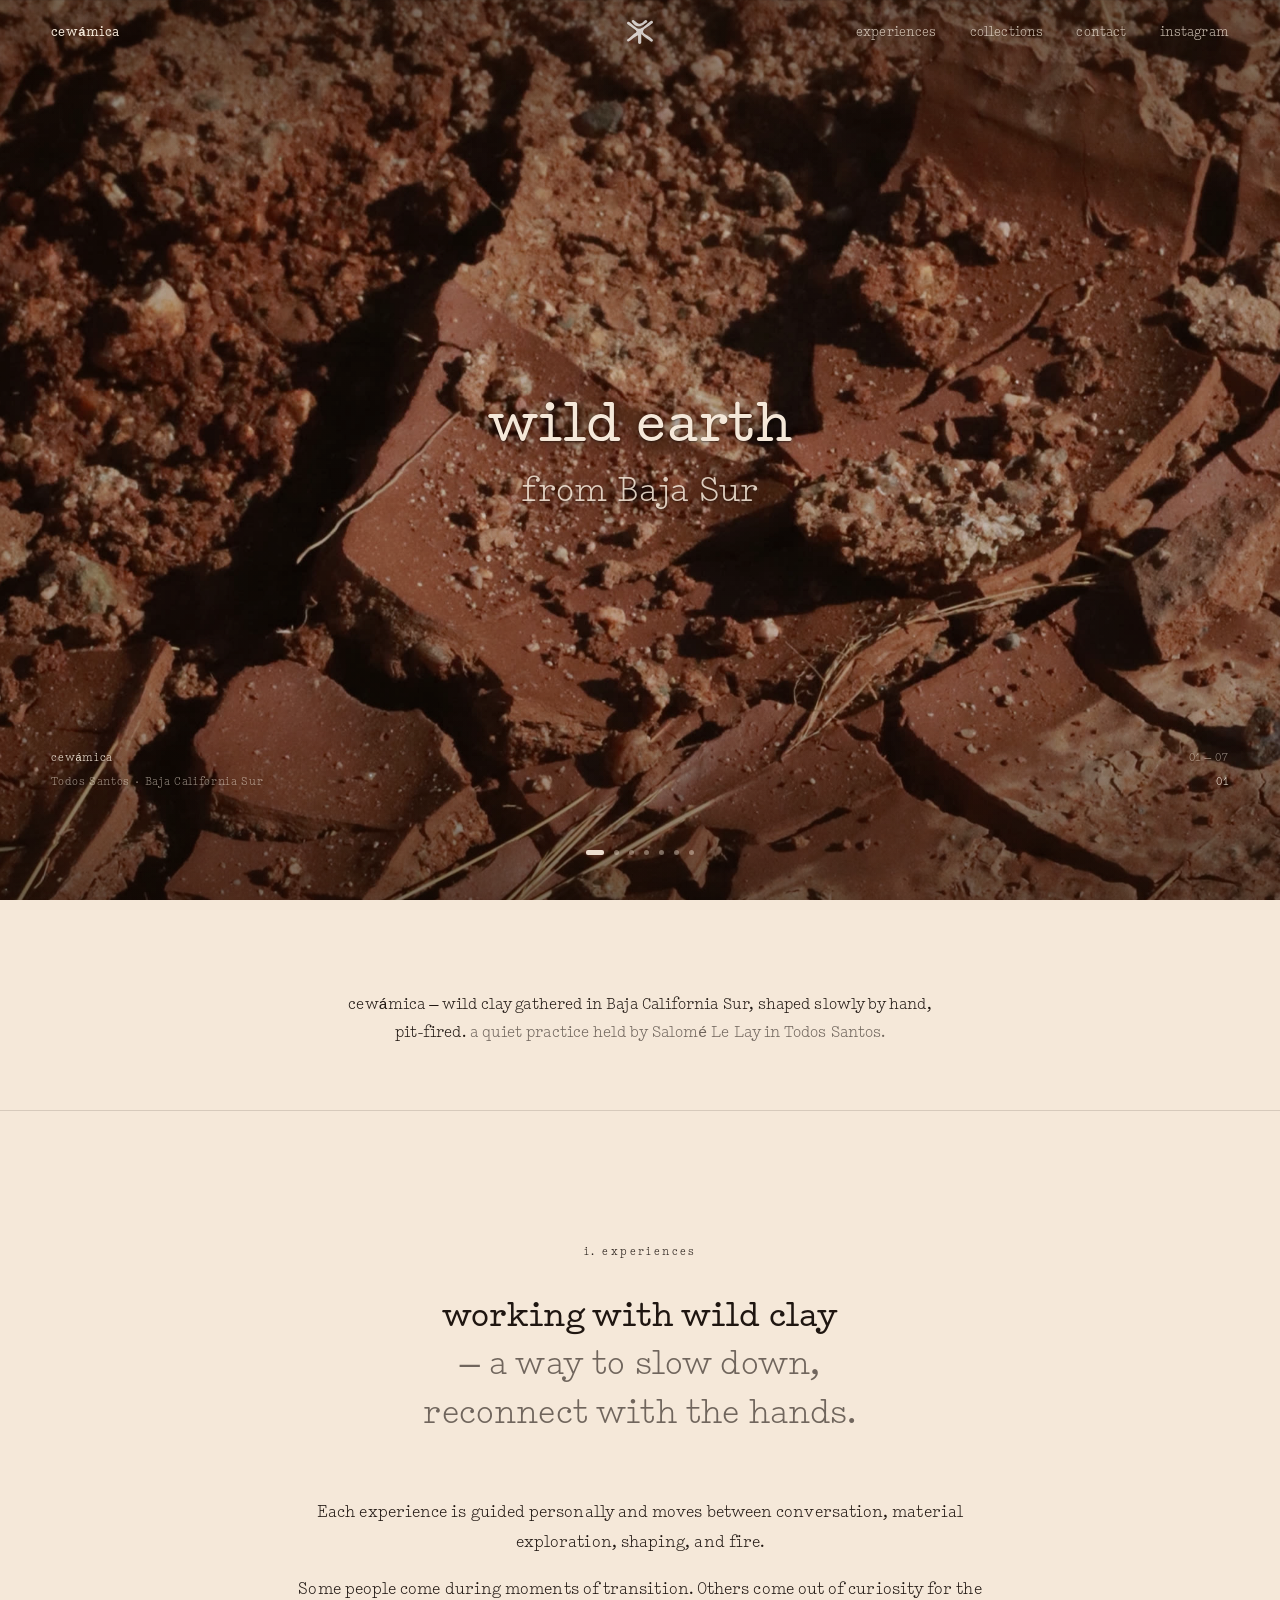
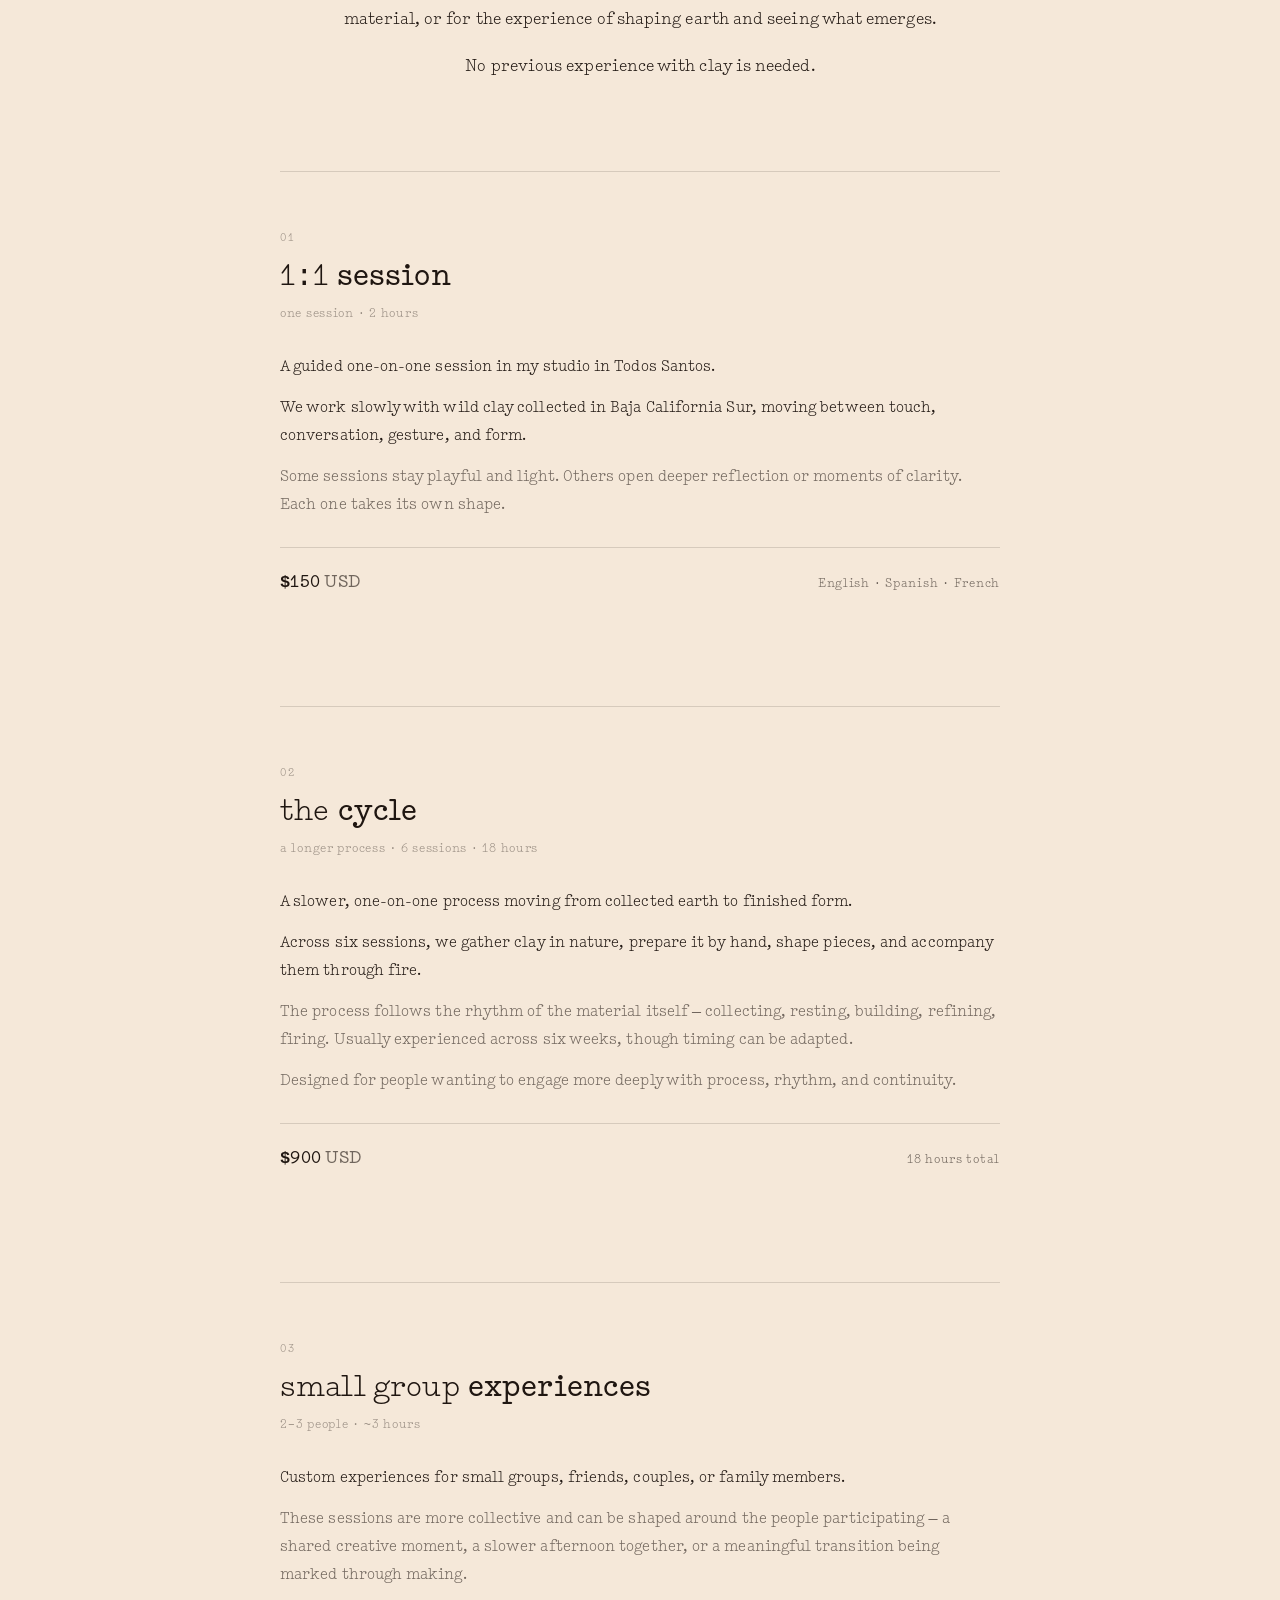
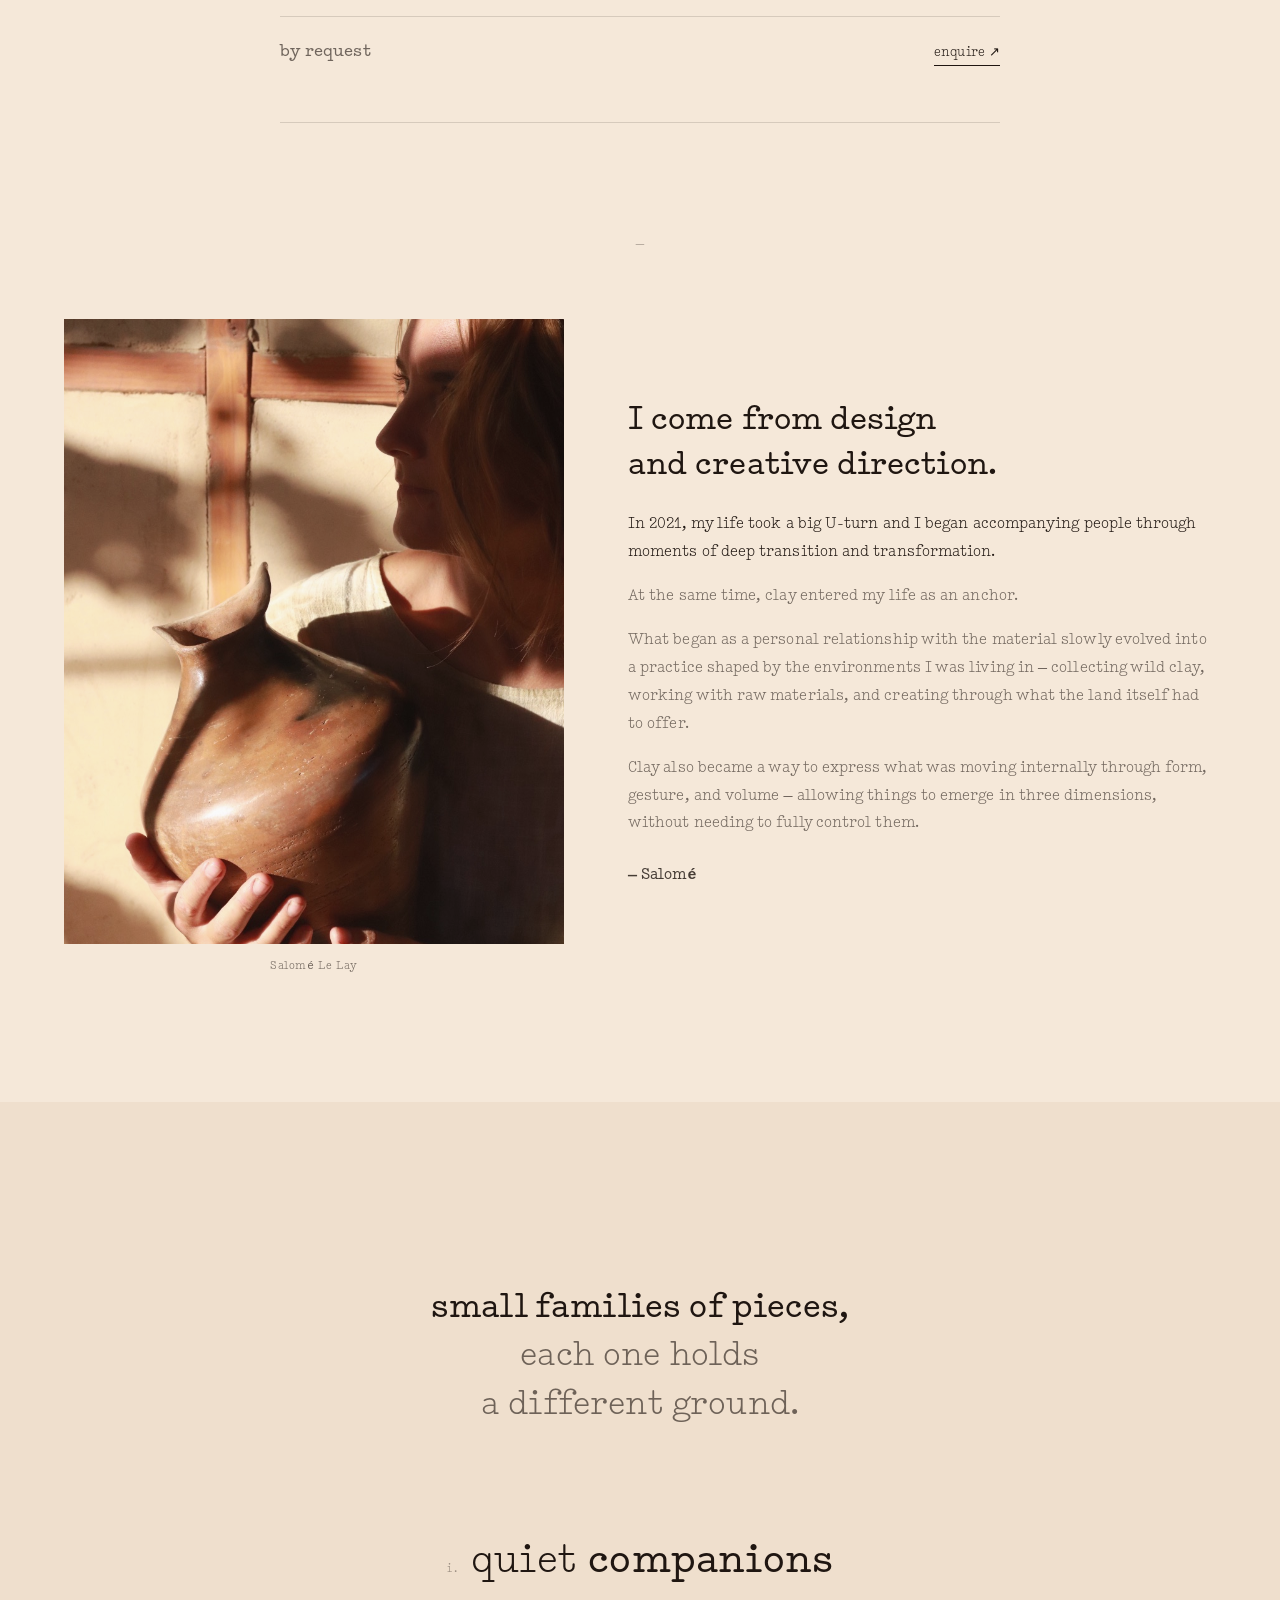
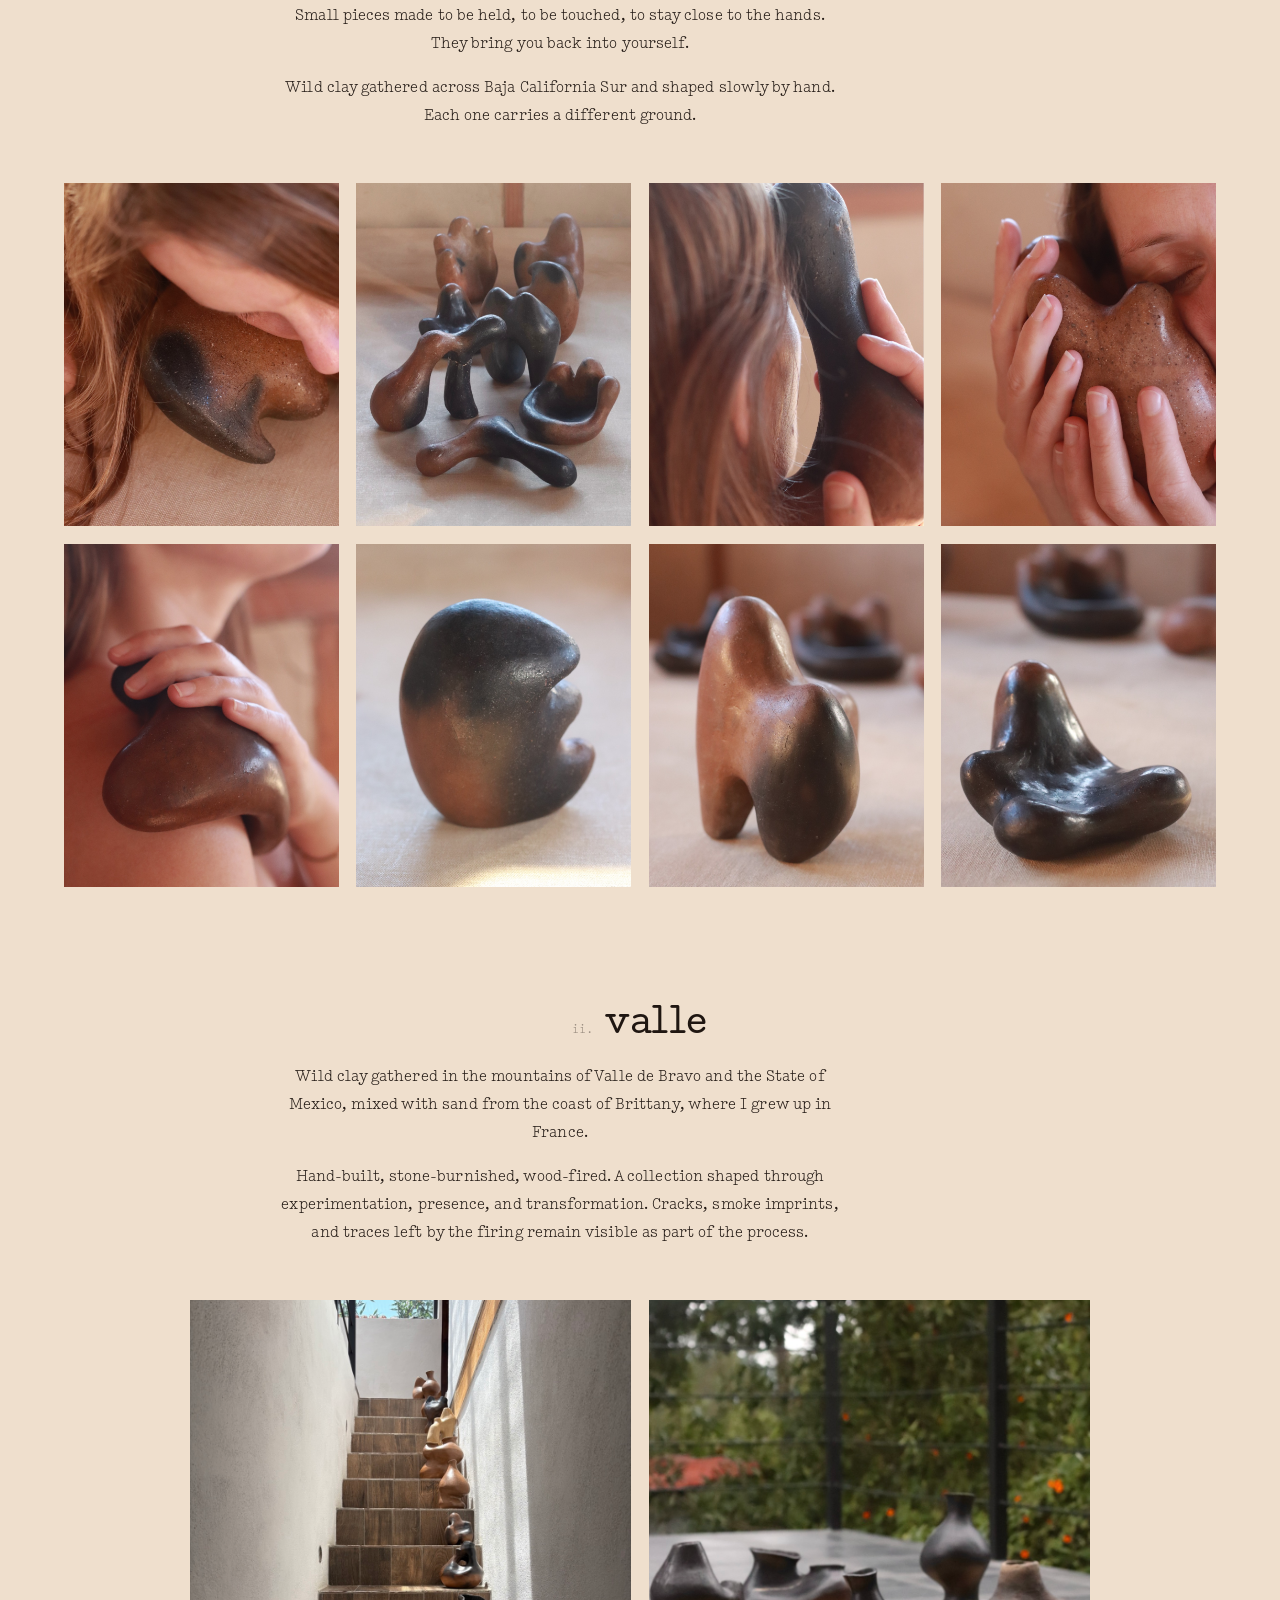
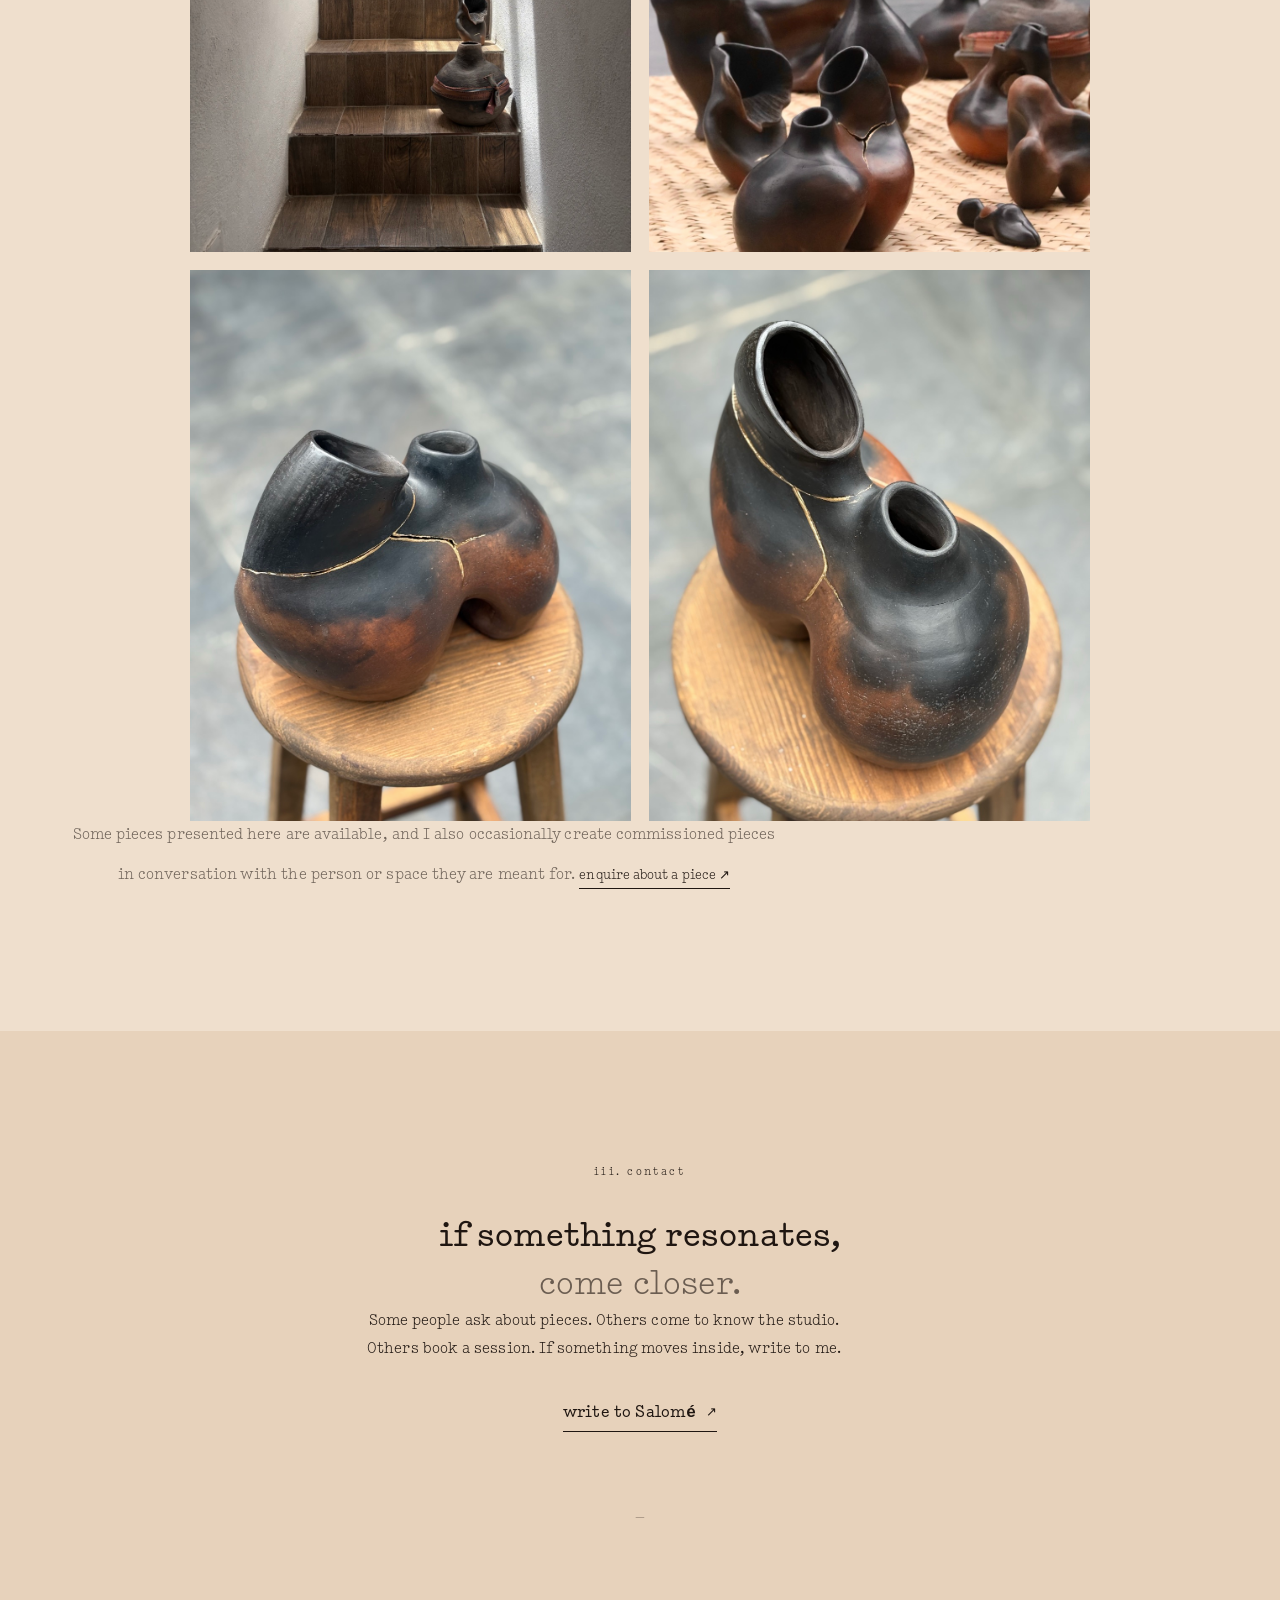
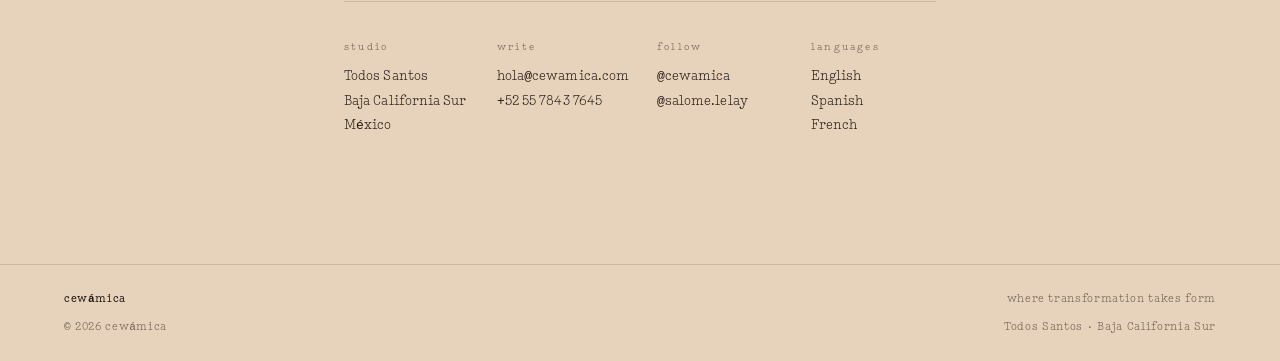
==== commit 442cdb0b: "Rebuild around Salomé's new direction — typewriter, calm, letter-like Typography - Replace Canela + " ====
--- a/public/index.html
+++ b/public/index.html
@@ -1,19 +1,14 @@
 <!doctype html>
-<html lang="es">
+<html lang="en">
 <head>
   <meta charset="UTF-8" />
   <meta name="viewport" content="width=device-width, initial-scale=1, viewport-fit=cover" />
-  <meta name="theme-color" content="#2a1a12" />
-  <title>Cewámica — Where transformation takes form</title>
-  <meta name="description" content="Cewámica — un proyecto enraizado en formas ancestrales de trabajar el barro: barro salvaje, fuego en pozo, piezas únicas. Todos Santos · Baja California Sur." />
-
-  <link rel="preconnect" href="https://fonts.googleapis.com" />
-  <link rel="preconnect" href="https://fonts.gstatic.com" crossorigin />
-  <link rel="stylesheet" href="https://fonts.googleapis.com/css2?family=DM+Sans:wght@400;500&display=swap" />
-
-  <link rel="preload" as="font" href="fonts/SFC-Mehico.ttf" type="font/ttf" crossorigin />
-  <link rel="preload" as="font" href="fonts/Canela-Thin.otf" type="font/otf" crossorigin />
-  <link rel="preload" as="font" href="fonts/Canela-ThinItalic.otf" type="font/otf" crossorigin />
+  <meta name="theme-color" content="#F4E6D7" />
+  <title>cewámica — wild clay, pit-fired, guided sessions in Todos Santos</title>
+  <meta name="description" content="Cewámica — wild clay gathered in Baja California Sur, shaped by hand, pit-fired. Guided one-on-one sessions with Salomé Le Lay in Todos Santos." />
+
+  <link rel="preload" as="font" href="fonts/Typewriter-Regular.otf" type="font/otf" crossorigin />
+  <link rel="preload" as="font" href="fonts/Typewriter-Medium.otf" type="font/otf" crossorigin />
 
   <link rel="preload" as="image" href="images/hero/01-wild-clay.jpg" />
   <link rel="preload" as="image" href="images/hero/02-pit-fired.jpg" />
@@ -26,11 +21,11 @@
   <div class="scroll-progress" aria-hidden="true"><span id="scrollProgressBar"></span></div>
 
   <!-- =============================================================
-       NAV — translucent overlay; wordmark left, links right, mark center
+       NAV — quiet, monospace, lowercase
        ============================================================= -->
   <nav class="nav" aria-label="Primary" id="nav">
     <a class="nav__brand" href="#top" aria-label="Cewámica home">
-      <img src="images/logo/wordmark.svg" alt="Cewámica" />
+      <span class="nav__brand-text">cewámica</span>
     </a>
 
     <div class="nav__center" aria-hidden="true">
@@ -40,10 +35,8 @@
     </div>
 
     <div class="nav__links">
-      <a class="nav__link" href="#about" data-section="about">about</a>
-      <a class="nav__link" href="#pieces" data-section="pieces">pieces</a>
-      <a class="nav__link" href="#barro" data-section="barro">barro contigo</a>
-      <a class="nav__link" href="#medium" data-section="medium">the medium</a>
+      <a class="nav__link" href="#experiences" data-section="experiences">experiences</a>
+      <a class="nav__link" href="#collections" data-section="collections">collections</a>
       <a class="nav__link" href="#contact" data-section="contact">contact</a>
       <a class="nav__link" href="https://instagram.com/cewamica" target="_blank" rel="noopener">instagram</a>
     </div>
@@ -54,176 +47,115 @@
   <!-- Mobile drawer -->
   <div class="mobile-drawer" id="mobileDrawer" aria-hidden="true">
     <div class="mobile-drawer__inner">
-      <a href="#about" data-close>about</a>
-      <a href="#pieces" data-close>pieces</a>
-      <a href="#barro" data-close>barro contigo</a>
-      <a href="#medium" data-close>the medium</a>
+      <a href="#experiences" data-close>experiences</a>
+      <a href="#collections" data-close>collections</a>
       <a href="#contact" data-close>contact</a>
       <a href="https://instagram.com/cewamica" target="_blank" rel="noopener" data-close>instagram</a>
     </div>
   </div>
 
   <!-- =============================================================
-       HERO — 4-slide carousel with glass typography
-       ============================================================= -->
-  <header class="hero" id="top" aria-label="Cewámica intro">
-
-    <!-- Slides -->
+       HERO — immersive, atmospheric fragments rotating with images
+       ============================================================= -->
+  <header class="hero" id="top" aria-label="Cewámica">
+
     <div class="hero__slides" id="heroSlides">
 
-      <!-- =============================================================
-           Each slide renders the glass title via inline <svg>:
-             • <clipPath> shaped like the text
-             • <image> of the slide bg, blurred + duplicated, clipped to text → frosted fill
-             • <rect> cream tint over the clipped image
-             • <circle class="spotlight"> filled by a radial gradient that follows the cursor
-             • <text> stroke outline on top
-           This composes a real glass-on-photo effect that keeps reading the bg behind
-           the letters AND reveals more luminance where the cursor passes.
-           ============================================================= -->
-
-      <article class="slide is-active" data-slide="0" data-zoom-from="bottom-left">
+      <article class="slide is-active" data-slide="0">
         <div class="slide__image" style="background-image:url('images/hero/01-wild-clay.jpg');"></div>
         <div class="slide__veil"></div>
-        <div class="slide__title">
-          <svg class="glass-text" viewBox="0 0 1600 720" preserveAspectRatio="xMidYMid meet" aria-label="Wild Clay" data-text="WILD CLAY">
-            <defs>
-              <clipPath id="textShape-0">
-                <text class="glass-text__shape glass-text__shape--two" x="800" y="270" text-anchor="middle">WILD</text>
-                <text class="glass-text__shape glass-text__shape--two" x="800" y="660" text-anchor="middle">CLAY</text>
-                <text class="glass-text__shape glass-text__shape--one" x="800" y="500" text-anchor="middle">WILD CLAY</text>
-              </clipPath>
-              <filter id="glassBlur-0" x="-10%" y="-10%" width="120%" height="120%" filterUnits="objectBoundingBox">
-                <feGaussianBlur stdDeviation="9"/>
-              </filter>
-              <radialGradient id="spot-0" cx="50%" cy="50%" r="50%" fx="50%" fy="50%">
-                <stop offset="0%" stop-color="rgba(255,248,235,1)"/>
-                <stop offset="35%" stop-color="rgba(255,235,215,0.78)"/>
-                <stop offset="70%" stop-color="rgba(252,223,206,0.28)"/>
-                <stop offset="100%" stop-color="rgba(252,223,206,0)"/>
-              </radialGradient>
-            </defs>
-            <g clip-path="url(#textShape-0)">
-              <image href="images/hero/01-wild-clay.jpg" x="0" y="0" width="1600" height="720" preserveAspectRatio="xMidYMid slice" filter="url(#glassBlur-0)"/>
-              <rect x="0" y="0" width="1600" height="720" fill="rgba(252,223,206,0.22)"/>
-              <circle class="spotlight" cx="800" cy="360" r="520" fill="url(#spot-0)" data-spot="0"/>
-            </g>
-            <text class="glass-text__outline glass-text__shape--two" x="800" y="270" text-anchor="middle">WILD</text>
-            <text class="glass-text__outline glass-text__shape--two" x="800" y="660" text-anchor="middle">CLAY</text>
-            <text class="glass-text__outline glass-text__shape--one" x="800" y="500" text-anchor="middle">WILD CLAY</text>
-          </svg>
-        </div>
-      </article>
-
-      <article class="slide" data-slide="1" data-zoom-from="bottom-right">
+      </article>
+
+      <article class="slide" data-slide="1">
+        <div class="slide__image" style="background-image:url('images/hero/04-intuitive.jpg');"></div>
+        <div class="slide__veil"></div>
+      </article>
+
+      <article class="slide" data-slide="2">
+        <div class="slide__image" style="background-image:url('images/hero/03-pieces.jpg');"></div>
+        <div class="slide__veil"></div>
+      </article>
+
+      <article class="slide" data-slide="3">
         <div class="slide__image" style="background-image:url('images/hero/02-pit-fired.jpg');"></div>
         <div class="slide__veil"></div>
-        <div class="slide__title">
-          <svg class="glass-text" viewBox="0 0 1600 720" preserveAspectRatio="xMidYMid meet" aria-label="Pit Fired" data-text="PIT FIRED">
-            <defs>
-              <clipPath id="textShape-1">
-                <text class="glass-text__shape glass-text__shape--two" x="800" y="270" text-anchor="middle">PIT</text>
-                <text class="glass-text__shape glass-text__shape--two" x="800" y="660" text-anchor="middle">FIRED</text>
-                <text class="glass-text__shape glass-text__shape--one" x="800" y="500" text-anchor="middle">PIT FIRED</text>
-              </clipPath>
-              <filter id="glassBlur-1" x="-10%" y="-10%" width="120%" height="120%" filterUnits="objectBoundingBox">
-                <feGaussianBlur stdDeviation="9"/>
-              </filter>
-              <radialGradient id="spot-1" cx="50%" cy="50%" r="50%" fx="50%" fy="50%">
-                <stop offset="0%" stop-color="rgba(255,248,235,1)"/>
-                <stop offset="35%" stop-color="rgba(255,235,215,0.78)"/>
-                <stop offset="70%" stop-color="rgba(252,223,206,0.28)"/>
-                <stop offset="100%" stop-color="rgba(252,223,206,0)"/>
-              </radialGradient>
-            </defs>
-            <g clip-path="url(#textShape-1)">
-              <image href="images/hero/02-pit-fired.jpg" x="0" y="0" width="1600" height="720" preserveAspectRatio="xMidYMid slice" filter="url(#glassBlur-1)"/>
-              <rect x="0" y="0" width="1600" height="720" fill="rgba(252,223,206,0.22)"/>
-              <circle class="spotlight" cx="800" cy="360" r="520" fill="url(#spot-1)" data-spot="1"/>
-            </g>
-            <text class="glass-text__outline glass-text__shape--two" x="800" y="270" text-anchor="middle">PIT</text>
-            <text class="glass-text__outline glass-text__shape--two" x="800" y="660" text-anchor="middle">FIRED</text>
-            <text class="glass-text__outline glass-text__shape--one" x="800" y="500" text-anchor="middle">PIT FIRED</text>
-          </svg>
-        </div>
-      </article>
-
-      <article class="slide" data-slide="2" data-zoom-from="top-left">
-        <div class="slide__image" style="background-image:url('images/hero/03-pieces.jpg');"></div>
-        <div class="slide__veil"></div>
-        <div class="slide__title">
-          <svg class="glass-text" viewBox="0 0 1600 720" preserveAspectRatio="xMidYMid meet" aria-label="Pieces" data-text="PIECES">
-            <defs>
-              <clipPath id="textShape-2">
-                <text class="glass-text__shape glass-text__shape--solo" x="800" y="500" text-anchor="middle">PIECES</text>
-              </clipPath>
-              <filter id="glassBlur-2" x="-10%" y="-10%" width="120%" height="120%" filterUnits="objectBoundingBox">
-                <feGaussianBlur stdDeviation="9"/>
-              </filter>
-              <radialGradient id="spot-2" cx="50%" cy="50%" r="50%" fx="50%" fy="50%">
-                <stop offset="0%" stop-color="rgba(255,248,235,1)"/>
-                <stop offset="35%" stop-color="rgba(255,235,215,0.78)"/>
-                <stop offset="70%" stop-color="rgba(252,223,206,0.28)"/>
-                <stop offset="100%" stop-color="rgba(252,223,206,0)"/>
-              </radialGradient>
-            </defs>
-            <g clip-path="url(#textShape-2)">
-              <image href="images/hero/03-pieces.jpg" x="0" y="0" width="1600" height="720" preserveAspectRatio="xMidYMid slice" filter="url(#glassBlur-2)"/>
-              <rect x="0" y="0" width="1600" height="720" fill="rgba(252,223,206,0.22)"/>
-              <circle class="spotlight" cx="800" cy="360" r="520" fill="url(#spot-2)" data-spot="2"/>
-            </g>
-            <text class="glass-text__outline glass-text__shape--solo" x="800" y="500" text-anchor="middle">PIECES</text>
-          </svg>
-        </div>
-      </article>
-
-      <article class="slide" data-slide="3" data-zoom-from="top-right">
-        <div class="slide__image" style="background-image:url('images/hero/04-intuitive.jpg');"></div>
-        <div class="slide__veil"></div>
-        <div class="slide__title">
-          <svg class="glass-text" viewBox="0 0 1600 720" preserveAspectRatio="xMidYMid meet" aria-label="Intuitive" data-text="INTUITIVE">
-            <defs>
-              <clipPath id="textShape-3">
-                <text class="glass-text__shape glass-text__shape--solo" x="800" y="500" text-anchor="middle">INTUITIVE</text>
-              </clipPath>
-              <filter id="glassBlur-3" x="-10%" y="-10%" width="120%" height="120%" filterUnits="objectBoundingBox">
-                <feGaussianBlur stdDeviation="9"/>
-              </filter>
-              <radialGradient id="spot-3" cx="50%" cy="50%" r="50%" fx="50%" fy="50%">
-                <stop offset="0%" stop-color="rgba(255,248,235,1)"/>
-                <stop offset="35%" stop-color="rgba(255,235,215,0.78)"/>
-                <stop offset="70%" stop-color="rgba(252,223,206,0.28)"/>
-                <stop offset="100%" stop-color="rgba(252,223,206,0)"/>
-              </radialGradient>
-            </defs>
-            <g clip-path="url(#textShape-3)">
-              <image href="images/hero/04-intuitive.jpg" x="0" y="0" width="1600" height="720" preserveAspectRatio="xMidYMid slice" filter="url(#glassBlur-3)"/>
-              <rect x="0" y="0" width="1600" height="720" fill="rgba(252,223,206,0.22)"/>
-              <circle class="spotlight" cx="800" cy="360" r="520" fill="url(#spot-3)" data-spot="3"/>
-            </g>
-            <text class="glass-text__outline glass-text__shape--solo" x="800" y="500" text-anchor="middle">INTUITIVE</text>
-          </svg>
-        </div>
-      </article>
-
-    </div>
-
-    <!-- Caption strip (top-left and top-right meta lines visible after delay) -->
-    <div class="hero__corners" aria-hidden="true">
-      <span class="corner corner--bl">est. Todos Santos · Baja California Sur</span>
-      <span class="corner corner--br" id="slideMeta">i. wild clay</span>
-    </div>
-
-    <!-- Dots -->
-    <div class="hero__dots" id="heroDots" role="tablist" aria-label="Hero slideshow">
-      <button class="dot is-active" data-go="0" role="tab" aria-label="Wild Clay"></button>
-      <button class="dot" data-go="1" role="tab" aria-label="Pit Fired"></button>
-      <button class="dot" data-go="2" role="tab" aria-label="Pieces"></button>
-      <button class="dot" data-go="3" role="tab" aria-label="Intuitive"></button>
-    </div>
-
-    <!-- Scroll cue -->
-    <a class="scroll-cue" href="#about" aria-label="Scroll">
+      </article>
+
+      <article class="slide" data-slide="4">
+        <div class="slide__image" style="background-image:url('images/barro/barro-12.jpg');"></div>
+        <div class="slide__veil"></div>
+      </article>
+
+      <article class="slide" data-slide="5">
+        <div class="slide__image" style="background-image:url('images/about/salome.jpg');"></div>
+        <div class="slide__veil"></div>
+      </article>
+
+      <article class="slide" data-slide="6">
+        <div class="slide__image" style="background-image:url('images/quiet/quiet-13.jpg');"></div>
+        <div class="slide__veil"></div>
+      </article>
+
+    </div>
+
+    <!-- Centered typewriter fragment, swaps with each slide -->
+    <div class="hero__fragment" aria-live="polite">
+      <div class="frag-stack" id="fragStack">
+        <p class="frag is-active" data-frag="0">
+          <span class="frag__line frag__line--lead">wild earth</span>
+          <span class="frag__line frag__line--sub">from Baja Sur</span>
+        </p>
+        <p class="frag" data-frag="1">
+          <span class="frag__line frag__line--lead">returning</span>
+          <span class="frag__line frag__line--sub">to the hands</span>
+        </p>
+        <p class="frag" data-frag="2">
+          <span class="frag__line frag__line--lead">what takes shape</span>
+          <span class="frag__line frag__line--sub">when you slow down</span>
+        </p>
+        <p class="frag" data-frag="3">
+          <span class="frag__line frag__line--lead">matter</span>
+          <span class="frag__line frag__line--sub">in movement</span>
+        </p>
+        <p class="frag" data-frag="4">
+          <span class="frag__line frag__line--lead">clay as matter</span>
+          <span class="frag__line frag__line--sub">and mirror</span>
+        </p>
+        <p class="frag" data-frag="5">
+          <span class="frag__line frag__line--lead">guided,</span>
+          <span class="frag__line frag__line--sub">one at a time</span>
+        </p>
+        <p class="frag" data-frag="6">
+          <span class="frag__line frag__line--lead">each one holds</span>
+          <span class="frag__line frag__line--sub">a different ground</span>
+        </p>
+      </div>
+    </div>
+
+    <!-- Bottom-left meta -->
+    <div class="hero__meta hero__meta--bl" aria-hidden="true">
+      <span>cewámica</span>
+      <span class="dim">Todos Santos · Baja California Sur</span>
+    </div>
+
+    <!-- Bottom-right meta — index -->
+    <div class="hero__meta hero__meta--br" aria-hidden="true">
+      <span class="dim">01 — 07</span>
+      <span id="slideIndex">01</span>
+    </div>
+
+    <!-- Tiny progress dots, click to jump -->
+    <div class="hero__dots" id="heroDots" role="tablist" aria-label="Hero">
+      <button class="dot is-active" data-go="0" role="tab" aria-label="1"></button>
+      <button class="dot" data-go="1" role="tab" aria-label="2"></button>
+      <button class="dot" data-go="2" role="tab" aria-label="3"></button>
+      <button class="dot" data-go="3" role="tab" aria-label="4"></button>
+      <button class="dot" data-go="4" role="tab" aria-label="5"></button>
+      <button class="dot" data-go="5" role="tab" aria-label="6"></button>
+      <button class="dot" data-go="6" role="tab" aria-label="7"></button>
+    </div>
+
+    <a class="scroll-cue" href="#experiences" aria-label="Scroll">
       <span>scroll</span>
       <span class="scroll-cue__line" aria-hidden="true"></span>
     </a>
@@ -231,272 +163,321 @@
   </header>
 
   <!-- =============================================================
-       ABOUT
-       ============================================================= -->
-  <section class="section section--about" id="about">
+       INTRO STRIP — between hero and experiences, breathing room
+       ============================================================= -->
+  <section class="strip" aria-hidden="true">
+    <div class="strip__inner">
+      <p class="strip__copy reveal">
+        cewámica — wild clay gathered in Baja California Sur,
+        shaped slowly by hand, pit-fired. <span class="dim">a quiet practice held by Salomé Le Lay in Todos Santos.</span>
+      </p>
+    </div>
+  </section>
+
+  <!-- =============================================================
+       EXPERIENCES
+       ============================================================= -->
+  <section class="section" id="experiences">
     <div class="section__inner">
+
       <header class="section__head">
-        <span class="eyebrow reveal">i. about</span>
+        <span class="eyebrow reveal">i. experiences</span>
         <h2 class="display reveal reveal--delay-1">
-          A space <em>where</em> internal<br>
-          processes take <em>form</em>.
+          <span class="line">working with wild clay</span>
+          <span class="line dim">— a way to slow down,</span>
+          <span class="line dim">reconnect with the hands.</span>
         </h2>
       </header>
 
-      <div class="about__grid">
-        <div class="about__copy">
-          <p class="reveal reveal--delay-1">
-            <strong>Cewámica is not a brand.</strong> It is a project rooted in ancestral ways of working with clay — gathering it, preparing it, transforming it in conversation with the place it comes from.
-          </p>
-          <p class="reveal reveal--delay-2">
-            That foundation meets a contemporary sensibility. Each piece is built from an intuitive process, guided by what emerges, not by predefined forms. We work with wild clay, fire, and presence.
-          </p>
-          <div class="about__pairs">
-            <div class="pair reveal reveal--delay-2">
-              <span class="pair__num">i</span>
-              <span class="pair__items"><em>ancestral</em> · rooted · elemental</span>
+      <div class="experiences__intro">
+        <p class="reveal">
+          Each experience is guided personally and moves between conversation,
+          material exploration, shaping, and fire.
+        </p>
+        <p class="reveal reveal--delay-1 dim">
+          Some people come during moments of transition. Others come out of curiosity
+          for the material, or for the experience of shaping earth and seeing what emerges.
+        </p>
+        <p class="reveal reveal--delay-2 dim">
+          No previous experience with clay is needed.
+        </p>
+      </div>
+
+      <!-- Three offerings -->
+      <div class="offers">
+
+        <article class="offer reveal">
+          <header class="offer__head">
+            <span class="offer__index">01</span>
+            <h3 class="offer__title">1:1 <span class="medium">session</span></h3>
+            <span class="offer__meta">one session · 2 hours</span>
+          </header>
+          <div class="offer__body">
+            <p>
+              A guided one-on-one session in my studio in Todos Santos.
+            </p>
+            <p>
+              We work slowly with wild clay collected in Baja California Sur,
+              moving between touch, conversation, gesture, and form.
+            </p>
+            <p class="dim">
+              Some sessions stay playful and light.
+              Others open deeper reflection or moments of clarity.
+              Each one takes its own shape.
+            </p>
+          </div>
+          <footer class="offer__foot">
+            <span class="offer__price">$150 <span class="dim">USD</span></span>
+            <span class="offer__lang dim">English · Spanish · French</span>
+          </footer>
+        </article>
+
+        <article class="offer reveal reveal--delay-1">
+          <header class="offer__head">
+            <span class="offer__index">02</span>
+            <h3 class="offer__title">the <span class="medium">cycle</span></h3>
+            <span class="offer__meta">a longer process · 6 sessions · 18 hours</span>
+          </header>
+          <div class="offer__body">
+            <p>
+              A slower, one-on-one process moving from collected earth to finished form.
+            </p>
+            <p>
+              Across six sessions, we gather clay in nature, prepare it by hand,
+              shape pieces, and accompany them through fire.
+            </p>
+            <p class="dim">
+              The process follows the rhythm of the material itself —
+              collecting, resting, building, refining, firing.
+              Usually experienced across six weeks, though timing can be adapted.
+            </p>
+            <p class="dim">
+              Designed for people wanting to engage more deeply
+              with process, rhythm, and continuity.
+            </p>
+          </div>
+          <footer class="offer__foot">
+            <span class="offer__price">$900 <span class="dim">USD</span></span>
+            <span class="offer__lang dim">18 hours total</span>
+          </footer>
+        </article>
+
+        <article class="offer reveal reveal--delay-2">
+          <header class="offer__head">
+            <span class="offer__index">03</span>
+            <h3 class="offer__title">small group <span class="medium">experiences</span></h3>
+            <span class="offer__meta">2–3 people · ~3 hours</span>
+          </header>
+          <div class="offer__body">
+            <p>
+              Custom experiences for small groups, friends, couples, or family members.
+            </p>
+            <p class="dim">
+              These sessions are more collective and can be shaped around the
+              people participating — a shared creative moment, a slower afternoon
+              together, or a meaningful transition being marked through making.
+            </p>
+          </div>
+          <footer class="offer__foot">
+            <span class="offer__price dim">by request</span>
+            <a class="offer__cta" href="mailto:hola@cewamica.com">enquire ↗</a>
+          </footer>
+        </article>
+
+      </div>
+
+      <!-- About me — embedded inside Experiences -->
+      <div class="about">
+        <div class="about__divider"><span>—</span></div>
+
+        <div class="about__grid">
+
+          <figure class="about__media reveal">
+            <img src="images/about/salome.jpg" alt="Salomé Le Lay" loading="lazy" />
+            <figcaption class="dim">Salomé Le Lay</figcaption>
+          </figure>
+
+          <div class="about__copy">
+            <span class="eyebrow reveal">about me</span>
+            <h3 class="about__title reveal reveal--delay-1">
+              <span class="line">I come from design</span>
+              <span class="line">and creative direction.</span>
+            </h3>
+            <div class="about__body reveal reveal--delay-1">
+              <p>
+                In 2021, my life took a big U-turn and I began accompanying people
+                through moments of deep transition and transformation.
+              </p>
+              <p class="dim">
+                At the same time, clay entered my life as an anchor.
+              </p>
+              <p class="dim">
+                What began as a personal relationship with the material slowly
+                evolved into a practice shaped by the environments I was living in —
+                collecting wild clay, working with raw materials, and creating
+                through what the land itself had to offer.
+              </p>
+              <p class="dim">
+                Clay also became a way to express what was moving internally
+                through form, gesture, and volume — allowing things to emerge
+                in three dimensions, without needing to fully control them.
+              </p>
+              <p class="signature">— Salomé</p>
             </div>
-            <div class="pair reveal reveal--delay-3">
-              <span class="pair__num">ii</span>
-              <span class="pair__items"><em>contemporary</em> · intuitive · precise</span>
-            </div>
-          </div>
-        </div>
-
-        <div class="about__media">
-          <figure class="about__photo about__photo--a reveal">
-            <img src="images/barro/taller-01.jpg" alt="Studio in Todos Santos" loading="lazy" />
-          </figure>
-          <figure class="about__photo about__photo--b reveal reveal--delay-1">
-            <img src="images/quiet/quiet-02.jpg" alt="A piece in sunlight" loading="lazy" />
-          </figure>
-          <figure class="about__photo about__photo--c reveal reveal--delay-2">
-            <img src="images/barro/barro-13.jpg" alt="Process detail" loading="lazy" />
-          </figure>
-        </div>
-      </div>
+          </div>
+
+        </div>
+      </div>
+
     </div>
   </section>
 
   <!-- =============================================================
-       PIECES
-       ============================================================= -->
-  <section class="section section--pieces" id="pieces">
+       COLLECTIONS
+       ============================================================= -->
+  <section class="section section--collections" id="collections">
     <div class="section__inner">
+
       <header class="section__head">
-        <span class="eyebrow reveal">ii. pieces</span>
+        <span class="eyebrow reveal">ii. collections</span>
         <h2 class="display reveal reveal--delay-1">
-          Unique <em>pieces</em>,<br>
-          each with their<br>
-          own <em>origin</em>.
-        </h2>
-        <p class="lede reveal reveal--delay-2">
-          Small families of hand-built pieces from clay gathered across Baja California Sur. Each collection carries the character of its source — mountain, oasis, riverbed, sea.
-        </p>
-      </header>
-
-      <!-- Quiet Companions -->
-      <article class="collection reveal">
-        <div class="collection__head">
-          <span class="collection__num">i.</span>
-          <h3 class="collection__name">Quiet <em>Companions</em></h3>
-          <span class="collection__meta">Baja California Edition · 2026</span>
-        </div>
-        <div class="collection__intro">
-          <p>Small pieces <em>made to be held</em>, to be touched, to live close to the hands — they bring you back to yourself.</p>
-        </div>
-        <div class="pieces-grid">
-          <figure class="piece"><img src="images/quiet/quiet-01.jpg" alt="Quiet Companion 01" loading="lazy"><figcaption><span>01</span> Oasis · 12 × 13 cm</figcaption></figure>
-          <figure class="piece"><img src="images/quiet/quiet-02.jpg" alt="Quiet Companion 02" loading="lazy"><figcaption><span>02</span> Pescadero · 12 × 13 cm</figcaption></figure>
-          <figure class="piece"><img src="images/quiet/quiet-03.jpg" alt="Quiet Companion 03" loading="lazy"><figcaption><span>03</span> La Torre · 13 × 14 cm</figcaption></figure>
-          <figure class="piece"><img src="images/quiet/quiet-05.jpg" alt="Quiet Companion 04" loading="lazy"><figcaption><span>04</span> Sierra · 11 × 12 cm</figcaption></figure>
-          <figure class="piece"><img src="images/quiet/quiet-06.jpg" alt="Quiet Companion 05" loading="lazy"><figcaption><span>05</span> Lecho · 14 × 15 cm</figcaption></figure>
-          <figure class="piece"><img src="images/quiet/quiet-07.jpg" alt="Quiet Companion 06" loading="lazy"><figcaption><span>06</span> Pacífico · 10 × 11 cm</figcaption></figure>
-          <figure class="piece"><img src="images/quiet/quiet-09.jpg" alt="Quiet Companion 07" loading="lazy"><figcaption><span>07</span> Cardón · 13 × 14 cm</figcaption></figure>
-          <figure class="piece"><img src="images/quiet/quiet-10.jpg" alt="Quiet Companion 08" loading="lazy"><figcaption><span>08</span> Salobre · 12 × 12 cm</figcaption></figure>
-        </div>
-        <footer class="collection__footer">
-          <span>Hand-built · wild clay · pit-fired · unique</span>
-          <span class="price">from $3,800 MXN</span>
-        </footer>
-      </article>
-
-      <!-- Valle Collection -->
-      <article class="collection reveal">
-        <div class="collection__head">
-          <span class="collection__num">ii.</span>
-          <h3 class="collection__name"><em>Valle</em> Collection</h3>
-          <span class="collection__meta">Sierra de la Laguna · 2025</span>
-        </div>
-        <div class="collection__intro">
-          <p>Pieces with <em>presence</em> — volumes that hold a space and converse with the light around them.</p>
-        </div>
-        <div class="pieces-grid pieces-grid--large">
-          <figure class="piece"><img src="images/valle/valle-02.jpg" alt="Valle — cardón" loading="lazy"><figcaption><span>i</span> Cardón · large</figcaption></figure>
-          <figure class="piece"><img src="images/valle/valle-01.jpg" alt="Valle — vertical" loading="lazy"><figcaption><span>ii</span> Vertical · sculpture</figcaption></figure>
-          <figure class="piece"><img src="images/valle/valle-03.jpg" alt="Valle — vessel" loading="lazy"><figcaption><span>iii</span> Vessel · body</figcaption></figure>
-          <figure class="piece"><img src="images/valle/valle-04.jpg" alt="Valle — detail" loading="lazy"><figcaption><span>iv</span> Detail · surface</figcaption></figure>
-        </div>
-        <footer class="collection__footer">
-          <span>Commissions available · interiors / hotels / curators</span>
-          <span class="price"><em>upon request</em></span>
-        </footer>
-      </article>
-    </div>
-  </section>
-
-  <!-- =============================================================
-       BARRO CONTIGO
-       ============================================================= -->
-  <section class="section section--barro" id="barro">
-    <div class="section__inner">
-      <header class="section__head">
-        <span class="eyebrow reveal">iii. barro contigo</span>
-        <h2 class="display reveal reveal--delay-1">
-          Where <em>transformation</em><br>
-          takes form.
-        </h2>
-        <p class="lede reveal reveal--delay-2">
-          An incubator — a one-to-one space held through presence, conversation, and working with the earth. A pause from the rhythm of the world, with wild clay as company.
-        </p>
-      </header>
-
-      <div class="formats">
-        <article class="format reveal">
-          <span class="format__num">i.</span>
-          <span class="format__hours">2 hrs · 1:1</span>
-          <p class="format__copy">A contained moment to be received and to leave with perspective. Clay rests on the table as a companion. Each session finds its own depth.</p>
-          <h3 class="format__name">Single <em>session</em></h3>
-          <div class="format__price">$150 USD</div>
-        </article>
-
-        <article class="format reveal reveal--delay-1">
-          <span class="format__num">ii.</span>
-          <span class="format__hours">6 weeks · 18 hrs</span>
-          <p class="format__copy">A deeper process to integrate what is transforming. A cycle that goes from the earth to the fire — a bridge between the inner world and the material.</p>
-          <h3 class="format__name">Six-week <em>cycle</em></h3>
-          <div class="format__price">$900 USD</div>
-        </article>
-      </div>
-
-      <div class="artist">
-        <figure class="artist__media reveal">
-          <img src="images/about/salome.jpg" alt="Salomé Le Lay — the artist behind Cewámica" loading="lazy" />
-        </figure>
-        <div class="artist__copy">
-          <span class="eyebrow reveal">The artist</span>
-          <h3 class="reveal reveal--delay-1">Salomé <em>Le Lay</em></h3>
-          <p class="signature reveal reveal--delay-1">— present, without performing.</p>
-          <p class="reveal reveal--delay-2">Five years ago, my life turned. I came from design and creative direction, and from a path marked by long periods of gestation and transformation. I entered service work and began holding space for people in transition.</p>
-          <p class="reveal reveal--delay-3">Clay has remained my personal anchor: a way to slow down, integrate, and return to the body. Barro Contigo comes from there.</p>
-        </div>
-      </div>
-    </div>
-  </section>
-
-  <!-- =============================================================
-       THE MEDIUM
-       ============================================================= -->
-  <section class="section section--medium" id="medium">
-    <div class="section__inner">
-      <header class="section__head">
-        <span class="eyebrow reveal">iv. the medium</span>
-        <h2 class="display reveal reveal--delay-1">
-          From the <em>earth</em><br>
-          to the <em>fire</em>.
-        </h2>
-        <p class="lede reveal reveal--delay-2">
-          Six gestures, in order. Each one shapes the next. There is no rushing the medium — only meeting it.
-        </p>
-      </header>
-
-      <ol class="medium__steps">
-        <li class="step reveal">
-          <span class="step__num">01</span>
-          <h4>Gather</h4>
-          <p>Walk to the place. Read the soil. Take only what is asked for.</p>
-        </li>
-        <li class="step reveal reveal--delay-1">
-          <span class="step__num">02</span>
-          <h4>Prepare</h4>
-          <p>Rest the clay with aloe and water. Strain. Let the body settle.</p>
-        </li>
-        <li class="step reveal reveal--delay-2">
-          <span class="step__num">03</span>
-          <h4>Explore</h4>
-          <p>What emerges leads. The hand listens before it decides.</p>
-        </li>
-        <li class="step reveal reveal--delay-3">
-          <span class="step__num">04</span>
-          <h4>Build</h4>
-          <p>Coil and pinch. Walk around the piece. Stay with it as it takes shape.</p>
-        </li>
-        <li class="step reveal">
-          <span class="step__num">05</span>
-          <h4>Burnish</h4>
-          <p>Stone polish over hours. The surface remembers every pass of the hand.</p>
-        </li>
-        <li class="step reveal reveal--delay-1">
-          <span class="step__num">06</span>
-          <h4>Fire</h4>
-          <p>Pit fire — wood, smoke, ash. A final alchemy where the piece is released.</p>
-        </li>
-      </ol>
-    </div>
-  </section>
-
-  <!-- =============================================================
-       CONTACT / FOOTER
-       ============================================================= -->
-  <footer class="contact" id="contact">
-    <div class="contact__mark" aria-hidden="true">
-      <img src="images/logo/icon.svg" alt="" />
-    </div>
-
-    <div class="contact__inner">
-      <header class="section__head section__head--center">
-        <span class="eyebrow reveal">v. contact</span>
-        <h2 class="display reveal reveal--delay-1">
-          If something <em>resonates</em>,<br>come closer.
+          <span class="line">small families of pieces,</span>
+          <span class="line dim">each one holds</span>
+          <span class="line dim">a different ground.</span>
         </h2>
       </header>
 
+      <!-- QUIET COMPANIONS -->
+      <article class="collection">
+        <header class="collection__head">
+          <div class="collection__title-row">
+            <span class="collection__index">i.</span>
+            <h3 class="collection__title reveal">quiet <span class="medium">companions</span></h3>
+          </div>
+          <p class="collection__lede reveal reveal--delay-1">
+            Small pieces made to be held, to be touched,
+            to stay close to the hands. They bring you back into yourself.
+          </p>
+          <p class="collection__lede dim reveal reveal--delay-2">
+            Wild clay gathered across Baja California Sur and shaped slowly by hand.
+            Each one carries a different ground.
+          </p>
+        </header>
+
+        <div class="collection__grid">
+          <figure class="piece"><img src="images/quiet/quiet-01.jpg" alt="" loading="lazy"><figcaption><span>i</span> oasis · 12 × 13</figcaption></figure>
+          <figure class="piece"><img src="images/quiet/quiet-02.jpg" alt="" loading="lazy"><figcaption><span>ii</span> pescadero · 12 × 13</figcaption></figure>
+          <figure class="piece"><img src="images/quiet/quiet-03.jpg" alt="" loading="lazy"><figcaption><span>iii</span> la torre · 13 × 14</figcaption></figure>
+          <figure class="piece"><img src="images/quiet/quiet-05.jpg" alt="" loading="lazy"><figcaption><span>iv</span> sierra · 11 × 12</figcaption></figure>
+          <figure class="piece"><img src="images/quiet/quiet-06.jpg" alt="" loading="lazy"><figcaption><span>v</span> lecho · 14 × 15</figcaption></figure>
+          <figure class="piece"><img src="images/quiet/quiet-07.jpg" alt="" loading="lazy"><figcaption><span>vi</span> pacífico · 10 × 11</figcaption></figure>
+          <figure class="piece"><img src="images/quiet/quiet-09.jpg" alt="" loading="lazy"><figcaption><span>vii</span> cardón · 13 × 14</figcaption></figure>
+          <figure class="piece"><img src="images/quiet/quiet-10.jpg" alt="" loading="lazy"><figcaption><span>viii</span> salobre · 12 × 12</figcaption></figure>
+        </div>
+      </article>
+
+      <!-- VALLE -->
+      <article class="collection">
+        <header class="collection__head">
+          <div class="collection__title-row">
+            <span class="collection__index">ii.</span>
+            <h3 class="collection__title reveal"><span class="medium">valle</span></h3>
+          </div>
+          <p class="collection__lede reveal reveal--delay-1">
+            Wild clay gathered in the mountains of Valle de Bravo and the State of Mexico,
+            mixed with sand from the coast of Brittany, where I grew up in France.
+          </p>
+          <p class="collection__lede dim reveal reveal--delay-2">
+            Hand-built, stone-burnished, wood-fired.
+            A collection shaped through experimentation, presence, and transformation.
+            Cracks, smoke imprints, and traces left by the firing remain visible as part of the process.
+          </p>
+        </header>
+
+        <div class="collection__grid collection__grid--large">
+          <figure class="piece"><img src="images/valle/valle-02.jpg" alt="" loading="lazy"><figcaption><span>i</span> cardón · large</figcaption></figure>
+          <figure class="piece"><img src="images/valle/valle-01.jpg" alt="" loading="lazy"><figcaption><span>ii</span> vertical</figcaption></figure>
+          <figure class="piece"><img src="images/valle/valle-03.jpg" alt="" loading="lazy"><figcaption><span>iii</span> vessel</figcaption></figure>
+          <figure class="piece"><img src="images/valle/valle-04.jpg" alt="" loading="lazy"><figcaption><span>iv</span> detail</figcaption></figure>
+        </div>
+      </article>
+
+      <p class="collection__note reveal">
+        <span class="dim">Some pieces presented here are available, and I also occasionally create
+        commissioned pieces in conversation with the person or space they are meant for.</span>
+        <a href="mailto:hola@cewamica.com" class="collection__enquire">enquire about a piece ↗</a>
+      </p>
+
+    </div>
+  </section>
+
+  <!-- =============================================================
+       CONTACT
+       ============================================================= -->
+  <section class="section section--contact" id="contact">
+    <div class="section__inner section__inner--center">
+
+      <span class="eyebrow reveal">iii. contact</span>
+
+      <h2 class="display reveal reveal--delay-1">
+        <span class="line">if something resonates,</span>
+        <span class="line dim">come closer.</span>
+      </h2>
+
+      <p class="contact__lede reveal reveal--delay-2 dim">
+        Some people ask about pieces. Others come to know the studio.
+        Others book a session. If something moves inside, write to me.
+      </p>
+
       <div class="contact__cta-wrap reveal reveal--delay-2">
         <a class="contact__cta" href="mailto:hola@cewamica.com">
-          <span>Write to Salomé</span>
-          <svg width="18" height="12" viewBox="0 0 18 12" fill="none">
-            <path d="M1 6 H16 M11 1 L16 6 L11 11" stroke="currentColor" stroke-width="1.4" stroke-linecap="round" stroke-linejoin="round"/>
-          </svg>
+          write to Salomé
+          <span class="arrow" aria-hidden="true">↗</span>
         </a>
       </div>
+
+      <div class="contact__sep" aria-hidden="true">—</div>
 
       <div class="contact__details">
         <div class="contact__col reveal">
-          <h4>Studio</h4>
+          <span class="contact__label dim">studio</span>
           <p>Todos Santos<br>Baja California Sur<br>México</p>
         </div>
         <div class="contact__col reveal reveal--delay-1">
-          <h4>Write</h4>
-          <a href="mailto:hola@cewamica.com">hola@cewamica.com</a>
-          <a href="tel:+5215578437645">+52 55 7843 7645</a>
+          <span class="contact__label dim">write</span>
+          <p>
+            <a href="mailto:hola@cewamica.com">hola@cewamica.com</a><br>
+            <a href="tel:+5215578437645">+52 55 7843 7645</a>
+          </p>
         </div>
         <div class="contact__col reveal reveal--delay-2">
-          <h4>Follow</h4>
-          <a href="https://instagram.com/cewamica" target="_blank" rel="noopener">@cewamica</a>
-          <a href="https://instagram.com/salome.lelay" target="_blank" rel="noopener">@salome.lelay</a>
+          <span class="contact__label dim">follow</span>
+          <p>
+            <a href="https://instagram.com/cewamica" target="_blank" rel="noopener">@cewamica</a><br>
+            <a href="https://instagram.com/salome.lelay" target="_blank" rel="noopener">@salome.lelay</a>
+          </p>
         </div>
         <div class="contact__col reveal reveal--delay-3">
-          <h4>Languages</h4>
-          <p>Español · English · Français</p>
-        </div>
-      </div>
-
-      <div class="contact__bottom">
-        <img class="contact__wordmark" src="images/logo/wordmark.svg" alt="Cewámica" />
-        <div class="contact__legal">
-          <span>© 2026 Cewámica</span>
-          <span>Where transformation takes form</span>
-        </div>
+          <span class="contact__label dim">languages</span>
+          <p>English<br>Spanish<br>French</p>
+        </div>
+      </div>
+
+    </div>
+  </section>
+
+  <!-- =============================================================
+       FOOTER — quiet typewritten signature
+       ============================================================= -->
+  <footer class="foot">
+    <div class="foot__inner">
+      <div class="foot__row">
+        <span class="foot__wordmark">cewámica</span>
+        <span class="dim">where transformation takes form</span>
+      </div>
+      <div class="foot__row">
+        <span class="dim">© 2026 cewámica</span>
+        <span class="dim">Todos Santos · Baja California Sur</span>
       </div>
     </div>
   </footer>
--- a/public/styles.css
+++ b/public/styles.css
@@ -1,85 +1,52 @@
 /* ==========================================================================
-   CEWÁMICA — design system (rebuilt around the 4-slide hero)
-   ========================================================================== */
-
-/* ---------- FONT FACES ---------- */
+   CEWÁMICA — design system v2
+   typewriter monospace · opacity-led hierarchy · breathing space
+   ========================================================================== */
+
+/* ---------- FONTS ---------- */
 @font-face {
-  font-family: 'SFC Mehico';
-  src: url('fonts/SFC-Mehico.ttf') format('truetype');
+  font-family: 'Typewriter';
+  src: url('fonts/Typewriter-Regular.otf') format('opentype');
   font-weight: 400;
   font-style: normal;
   font-display: swap;
 }
 @font-face {
-  font-family: 'Canela Text';
-  src: url('fonts/CanelaText-Thin.otf') format('opentype');
-  font-weight: 100;
+  font-family: 'Typewriter';
+  src: url('fonts/Typewriter-Medium.otf') format('opentype');
+  font-weight: 600;
   font-style: normal;
   font-display: swap;
 }
-@font-face {
-  font-family: 'Canela Text';
-  src: url('fonts/CanelaText-Light.otf') format('opentype');
-  font-weight: 300;
-  font-style: normal;
-  font-display: swap;
-}
-@font-face {
-  font-family: 'Canela';
-  src: url('fonts/Canela-Thin.otf') format('opentype');
-  font-weight: 100;
-  font-style: normal;
-  font-display: swap;
-}
-@font-face {
-  font-family: 'Canela';
-  src: url('fonts/Canela-ThinItalic.otf') format('opentype');
-  font-weight: 100;
-  font-style: italic;
-  font-display: swap;
-}
-@font-face {
-  font-family: 'Canela';
-  src: url('fonts/Canela-Light.otf') format('opentype');
-  font-weight: 300;
-  font-style: normal;
-  font-display: swap;
-}
-@font-face {
-  font-family: 'Canela';
-  src: url('fonts/Canela-LightItalic.otf') format('opentype');
-  font-weight: 300;
-  font-style: italic;
-  font-display: swap;
-}
 
 /* ---------- TOKENS ---------- */
 :root {
-  --bg: #FCDFCE;
-  --bg-deep: #F2C9B0;
-  --ink: #1A1A1A;
-  --ink-soft: #2B221E;
-  --clay: #6E3A22;
-  --clay-mid: #8C4A2C;
-  --clay-soft: #B26C49;
-  --orange: #EC6748;
-  --orange-deep: #D9532E;
-  --cream: #FCDFCE;
-  --cream-soft: rgba(252, 223, 206, 0.85);
-
-  --font-display: 'Canela Text', 'Canela', Georgia, serif;
-  --font-deck: 'Canela', Georgia, serif;
-  --font-body: 'DM Sans', system-ui, -apple-system, sans-serif;
-  --font-stamp: 'SFC Mehico', 'DM Sans', sans-serif;
-
-  --kern-display: -0.04em;
-
-  --max: 1440px;
-  --gutter: clamp(20px, 4vw, 56px);
+  /* Warm cream palette — feminine, calm */
+  --bg:        #F5E8D9;          /* page background — like aged paper */
+  --bg-soft:   #EFDFCD;          /* secondary surfaces */
+  --bg-deep:   #E7D2BB;          /* contact area */
+  --ink:       #1F1611;          /* near-black, warm-brown */
+  --clay:      #3D2418;          /* deep clay accents */
+  --orange:    #C24A2A;          /* whisper accent — used very sparingly */
+
+  /* Opacity-led hierarchy */
+  --o-100: 1.0;
+  --o-85:  0.82;
+  --o-65:  0.62;
+  --o-45:  0.42;
+  --o-30:  0.28;
+
+  --font: 'Typewriter', ui-monospace, 'Courier New', monospace;
+
+  --max: 1280px;
+  --col-narrow: 540px;    /* letter-width column */
+  --col-mid: 720px;
+  --gutter: clamp(24px, 5vw, 64px);
 
   --ease-soft: cubic-bezier(0.22, 1, 0.36, 1);
   --ease-quiet: cubic-bezier(0.65, 0, 0.35, 1);
-  --ease-image: cubic-bezier(0.16, 0.84, 0.44, 1);
+
+  --line: 1px solid rgba(31, 22, 17, 0.14);
 }
 
 /* ---------- BASE ---------- */
@@ -92,32 +59,38 @@
   background: var(--bg);
 }
 body {
-  font-family: var(--font-body);
+  font-family: var(--font);
   font-weight: 400;
-  font-size: clamp(15px, 1vw + 0.4rem, 17px);
-  line-height: 1.55;
-  color: var(--ink-soft);
+  font-size: 15px;
+  line-height: 1.8;
+  letter-spacing: 0.005em;
+  color: var(--ink);
   background: var(--bg);
   overflow-x: hidden;
 }
 img, svg { max-width: 100%; display: block; }
-a { color: inherit; text-decoration: none; }
-em { font-style: italic; }
-strong { font-weight: 500; }
+a { color: inherit; text-decoration: none; transition: opacity 0.4s var(--ease-soft); }
+a:hover { opacity: 0.6; }
+strong { font-weight: 600; }
 button { font: inherit; background: none; border: 0; padding: 0; cursor: pointer; color: inherit; }
-
-::selection { background: var(--orange); color: var(--cream); }
+::selection { background: rgba(194, 74, 42, 0.22); color: var(--ink); }
+
+/* Opacity dimming */
+.dim { opacity: var(--o-65); }
+.medium { font-weight: 600; }
 
 /* ---------- SCROLL PROGRESS ---------- */
 .scroll-progress {
   position: fixed; left: 0; right: 0; top: 0;
-  height: 2px; background: rgba(252, 223, 206, 0.08);
+  height: 1px;
+  background: rgba(31, 22, 17, 0.06);
   z-index: 100;
 }
 .scroll-progress span {
   display: block; height: 100%; width: 0;
-  background: var(--orange);
-  transition: width 0.12s linear;
+  background: var(--ink);
+  opacity: 0.5;
+  transition: width 0.15s linear;
 }
 
 /* ==========================================================================
@@ -129,62 +102,60 @@
   display: grid;
   grid-template-columns: 1fr auto 1fr;
   align-items: center;
-  padding: 22px clamp(20px, 3.5vw, 56px);
-  color: var(--cream);
+  padding: 20px clamp(20px, 4vw, 56px);
+  color: var(--ink);
   pointer-events: none;
-  transition: backdrop-filter 0.4s var(--ease-soft), background 0.4s var(--ease-soft);
+  transition: background 0.5s var(--ease-soft), backdrop-filter 0.5s var(--ease-soft);
 }
 .nav > * { pointer-events: auto; }
-
-/* When user scrolls past hero, add subtle frosted backdrop */
 .nav.is-scrolled {
-  background: rgba(40, 24, 16, 0.55);
-  backdrop-filter: blur(14px) saturate(1.1);
-  -webkit-backdrop-filter: blur(14px) saturate(1.1);
-}
+  background: rgba(245, 232, 217, 0.78);
+  backdrop-filter: blur(12px);
+  -webkit-backdrop-filter: blur(12px);
+  border-bottom: var(--line);
+}
+/* Over hero — light text on dark photos */
+.nav:not(.is-scrolled) { color: #F5E8D9; }
+.nav:not(.is-scrolled) .nav__center img { filter: brightness(0) invert(1); opacity: 0.75; }
 
 .nav__brand {
-  display: inline-flex; align-items: center;
-  height: 28px;
-}
-.nav__brand img {
-  height: 22px; width: auto;
-  filter: drop-shadow(0 1px 2px rgba(0,0,0,0.15));
-  transition: opacity 0.3s var(--ease-soft);
-}
-.nav__brand:hover img { opacity: 0.78; }
-
-.nav__center {
-  display: inline-flex; justify-content: center;
-}
+  font-family: var(--font);
+  font-size: 13px;
+  letter-spacing: 0.02em;
+}
+.nav__brand-text { font-weight: 600; }
+
+.nav__center { display: inline-flex; justify-content: center; }
 .nav__center img {
-  height: 38px; width: auto;
-  filter: drop-shadow(0 1px 3px rgba(0,0,0,0.18));
-  transition: transform 0.5s var(--ease-soft);
-}
-.nav__center a:hover img { transform: scale(1.06) rotate(-1.5deg); }
+  height: 24px; width: auto;
+  transition: opacity 0.4s var(--ease-soft);
+}
+.nav:not(.is-scrolled) .nav__brand,
+.nav:not(.is-scrolled) .nav__link {
+  text-shadow: 0 1px 2px rgba(0,0,0,0.22);
+}
 
 .nav__links {
-  display: flex; gap: clamp(18px, 2.4vw, 36px);
+  display: flex; gap: clamp(18px, 2.6vw, 36px);
   justify-content: flex-end;
-  font-family: var(--font-body);
-  font-size: 14px;
+  font-size: 13px;
   letter-spacing: 0.01em;
 }
 .nav__link {
   position: relative;
-  color: var(--cream);
-  transition: color 0.3s var(--ease-soft), opacity 0.3s var(--ease-soft);
-  text-shadow: 0 1px 2px rgba(0,0,0,0.18);
+  opacity: var(--o-85);
+  transition: opacity 0.4s var(--ease-soft);
 }
 .nav__link::after {
   content: ""; position: absolute;
-  left: 0; right: 0; bottom: -6px;
+  left: 0; right: 0; bottom: -4px;
   height: 1px;
   background: currentColor;
   transform: scaleX(0); transform-origin: right;
   transition: transform 0.5s var(--ease-soft);
-}
+  opacity: 0.6;
+}
+.nav__link:hover { opacity: 1; }
 .nav__link:hover::after,
 .nav__link.is-current::after {
   transform: scaleX(1); transform-origin: left;
@@ -192,26 +163,26 @@
 
 .nav__menu-toggle {
   display: none;
-  width: 28px; height: 28px;
+  width: 24px; height: 24px;
   position: relative;
   margin-left: auto;
 }
 .nav__menu-toggle span {
-  position: absolute; left: 4px; right: 4px; height: 1.5px;
-  background: var(--cream);
-  transition: transform 0.4s var(--ease-soft), opacity 0.3s ease;
-}
-.nav__menu-toggle span:nth-child(1) { top: 10px; }
-.nav__menu-toggle span:nth-child(2) { top: 17px; }
-.nav__menu-toggle.is-open span:nth-child(1) { top: 13px; transform: rotate(45deg); }
-.nav__menu-toggle.is-open span:nth-child(2) { top: 13px; transform: rotate(-45deg); }
+  position: absolute; left: 2px; right: 2px; height: 1px;
+  background: currentColor;
+  transition: transform 0.4s var(--ease-soft);
+}
+.nav__menu-toggle span:nth-child(1) { top: 9px; }
+.nav__menu-toggle span:nth-child(2) { top: 15px; }
+.nav__menu-toggle.is-open span:nth-child(1) { top: 12px; transform: rotate(45deg); }
+.nav__menu-toggle.is-open span:nth-child(2) { top: 12px; transform: rotate(-45deg); }
 
 /* Mobile drawer */
 .mobile-drawer {
   position: fixed; inset: 0;
-  background: rgba(28, 16, 10, 0.96);
-  backdrop-filter: blur(18px);
-  -webkit-backdrop-filter: blur(18px);
+  background: rgba(245, 232, 217, 0.98);
+  backdrop-filter: blur(20px);
+  -webkit-backdrop-filter: blur(20px);
   z-index: 55;
   display: none;
   align-items: center; justify-content: center;
@@ -224,16 +195,14 @@
 .mobile-drawer__inner {
   display: flex; flex-direction: column; gap: 28px;
   text-align: center;
+  font-family: var(--font);
 }
 .mobile-drawer a {
-  font-family: var(--font-display);
-  font-size: clamp(28px, 7vw, 44px);
-  font-weight: 100;
-  color: var(--cream);
-  letter-spacing: -0.02em;
-  transition: color 0.3s ease;
-}
-.mobile-drawer a:hover { color: var(--orange); }
+  font-size: 22px;
+  font-weight: 600;
+  color: var(--ink);
+}
+.mobile-drawer a:hover { opacity: 0.55; }
 
 /* ==========================================================================
    HERO
@@ -244,765 +213,584 @@
   width: 100%;
   overflow: hidden;
   background: #1a1008;
+  color: #F5E8D9;
   isolation: isolate;
 }
 
-.hero__slides {
-  position: absolute; inset: 0;
-}
+.hero__slides { position: absolute; inset: 0; }
 
 .slide {
   position: absolute; inset: 0;
   opacity: 0;
   visibility: hidden;
-  transition: opacity 1.4s var(--ease-soft), visibility 0s linear 1.4s;
+  transition: opacity 1.8s var(--ease-soft), visibility 0s linear 1.8s;
   z-index: 1;
 }
 .slide.is-active {
-  opacity: 1;
-  visibility: visible;
-  z-index: 2;
-  transition: opacity 1.4s var(--ease-soft), visibility 0s linear 0s;
-}
-
-/* Image with Ken Burns starting from the configured corner */
+  opacity: 1; visibility: visible; z-index: 2;
+  transition: opacity 1.8s var(--ease-soft), visibility 0s linear 0s;
+}
+
 .slide__image {
   position: absolute; inset: 0;
   background-size: cover;
-  background-position: center center;
+  background-position: center;
   background-repeat: no-repeat;
   will-change: transform;
-  transform: scale(1.08);
-  transform-origin: center center;
-  transition: transform 0.6s var(--ease-image);
-}
-
-/* On active, run the slow ken burns */
+  transform: scale(1.04);
+  transform-origin: center;
+  transition: transform 0.6s var(--ease-soft);
+}
 .slide.is-active .slide__image {
-  animation: kenburns 9.5s var(--ease-image) forwards;
-}
-
-/* Origin per slide */
-.slide[data-zoom-from="bottom-left"]  .slide__image { transform-origin: 18% 82%; }
-.slide[data-zoom-from="bottom-right"] .slide__image { transform-origin: 82% 82%; }
-.slide[data-zoom-from="top-left"]     .slide__image { transform-origin: 18% 18%; }
-.slide[data-zoom-from="top-right"]    .slide__image { transform-origin: 82% 18%; }
-
-@keyframes kenburns {
-  0%   { transform: scale(1.05); }
-  100% { transform: scale(1.18); }
-}
-
-/* Subtle veil so the nav and corners stay legible across all images */
+  animation: heroDrift 12s ease-out forwards;
+}
+@keyframes heroDrift {
+  0%   { transform: scale(1.04) translate(0,0); }
+  100% { transform: scale(1.14) translate(-1.5%, -1%); }
+}
+
 .slide__veil {
   position: absolute; inset: 0;
   background:
-    linear-gradient(180deg, rgba(20,10,4,0.42) 0%, rgba(20,10,4,0.0) 22%, rgba(20,10,4,0.0) 70%, rgba(20,10,4,0.45) 100%),
-    radial-gradient(120% 70% at 50% 50%, rgba(20,10,4,0.05) 0%, rgba(20,10,4,0.18) 100%);
+    radial-gradient(120% 80% at 50% 50%, rgba(20,10,4,0.12) 0%, rgba(20,10,4,0.42) 100%),
+    linear-gradient(180deg, rgba(20,10,4,0.30) 0%, rgba(20,10,4,0) 22%, rgba(20,10,4,0) 78%, rgba(20,10,4,0.32) 100%);
   pointer-events: none;
 }
 
-/* Glass title — SVG: clipPath text → blurred bg + cream tint + spotlight + crisp outline */
-.slide__title {
+/* Centered typewriter fragment */
+.hero__fragment {
   position: absolute;
   left: 0; right: 0;
-  top: 0; bottom: 0;
-  display: flex; justify-content: center; align-items: center;
-  padding: clamp(72px, 12vh, 140px) clamp(8px, 2vw, 32px) clamp(64px, 10vh, 120px);
-  /* The hero captures pointer movement; the SVG itself ignores hover so dots/scroll cue work */
+  top: 50%;
+  transform: translateY(-50%);
+  display: flex; justify-content: center;
+  z-index: 5;
   pointer-events: none;
-}
-.glass-text {
+  padding: 0 24px;
+}
+.frag-stack {
+  position: relative;
+  min-height: 200px;
   width: 100%;
-  height: 100%;
-  max-height: 100%;
-  filter: drop-shadow(0 8px 28px rgba(0,0,0,0.32));
-  overflow: visible;
-}
-
-/* Shared text rules for all three layers (clip-shape, fill, outline) */
-.glass-text text {
-  font-family: var(--font-stamp);
+  max-width: 720px;
+  display: grid; place-items: center;
+}
+.frag {
+  position: absolute;
+  inset: 0;
+  margin: 0;
+  display: flex; flex-direction: column;
+  align-items: center; justify-content: center;
+  text-align: center;
+  font-family: var(--font);
+  color: #F5E8D9;
+  opacity: 0;
+  transform: translateY(8px);
+  transition: opacity 1.4s var(--ease-soft), transform 1.4s var(--ease-soft);
+  text-shadow: 0 2px 18px rgba(0,0,0,0.55), 0 1px 2px rgba(0,0,0,0.45);
+}
+.frag.is-active {
+  opacity: 1;
+  transform: translateY(0);
+  transition-delay: 0.35s;
+}
+.frag__line {
+  display: block;
+  letter-spacing: 0.01em;
+}
+.frag__line--lead {
+  font-weight: 600;
+  font-size: clamp(28px, 4.6vw, 56px);
+  line-height: 1.25;
+  margin-bottom: 0.18em;
+}
+.frag__line--sub {
   font-weight: 400;
-  letter-spacing: 0.005em;
-  paint-order: stroke fill;
-  dominant-baseline: middle;
-}
-
-/* Stamp size: 600 in viewBox units = matches "600pt" art-board */
-.glass-text__shape--one,
-.glass-text__shape--solo,
-.glass-text__outline.glass-text__shape--one,
-.glass-text__outline.glass-text__shape--solo {
-  font-size: 600px;
-}
-.glass-text__shape--two,
-.glass-text__outline.glass-text__shape--two {
-  font-size: 540px;
-}
-
-/* Outline (crisp light stroke, no fill — bg shows through clipped image group) */
-.glass-text__outline {
-  fill: none;
-  stroke: rgba(252, 223, 206, 0.95);
-  stroke-width: 1.6;
-  vector-effect: non-scaling-stroke;
-}
-
-/* Two-line vs one-line variants — toggle by viewport */
-.glass-text__shape--two,
-.glass-text__outline.glass-text__shape--two { display: none; }
-.glass-text__shape--one,
-.glass-text__shape--solo,
-.glass-text__outline.glass-text__shape--one,
-.glass-text__outline.glass-text__shape--solo { display: block; }
-
-@media (max-width: 720px) {
-  .glass-text__shape--one,
-  .glass-text__outline.glass-text__shape--one { display: none; }
-  .glass-text__shape--two,
-  .glass-text__outline.glass-text__shape--two { display: block; }
-  /* Slightly thicker outline on mobile so the stroke reads */
-  .glass-text__outline { stroke-width: 2.4; }
-}
-
-/* Spotlight circle that follows the cursor inside the text clip-path.
-   Default position is centered. JS updates cx/cy in viewBox units on pointer move.
-   Easing is delegated to CSS transitions on cx/cy. */
-.spotlight {
-  transition:
-    cx 0.32s var(--ease-soft),
-    cy 0.32s var(--ease-soft),
-    opacity 0.6s var(--ease-soft);
-  opacity: 0.78;
-  mix-blend-mode: screen;
-  pointer-events: none;
-}
-.hero.is-cursor-active .spotlight { opacity: 1; }
-
-/* Entrance animation for the title — match slide fade timing */
-.slide .slide__title { opacity: 0; transform: translateY(18px); transition: opacity 1.6s var(--ease-soft), transform 1.6s var(--ease-soft); }
-.slide.is-active .slide__title { opacity: 1; transform: translateY(0); transition-delay: 0.28s; }
-
-/* Corners */
-.hero__corners {
+  font-size: clamp(20px, 3vw, 34px);
+  line-height: 1.35;
+  opacity: 0.86;
+}
+
+/* Hero meta — corners */
+.hero__meta {
   position: absolute;
-  left: 0; right: 0; bottom: clamp(72px, 12vh, 110px);
-  padding: 0 clamp(24px, 4vw, 64px);
-  display: flex; justify-content: space-between; align-items: center;
-  color: var(--cream-soft);
-  font-size: 12.5px;
-  letter-spacing: 0.12em;
-  text-transform: uppercase;
-  pointer-events: none;
-  text-shadow: 0 1px 2px rgba(0,0,0,0.25);
+  bottom: clamp(74px, 12vh, 110px);
   z-index: 4;
-}
+  display: flex; flex-direction: column;
+  gap: 4px;
+  font-size: 11px;
+  letter-spacing: 0.06em;
+  color: #F5E8D9;
+  text-shadow: 0 1px 2px rgba(0,0,0,0.35);
+}
+.hero__meta--bl { left: clamp(20px, 4vw, 56px); }
+.hero__meta--br { right: clamp(20px, 4vw, 56px); text-align: right; }
+.hero__meta .dim { opacity: 0.6; }
 
 /* Dots */
 .hero__dots {
   position: absolute;
-  left: 0; right: 0; bottom: clamp(38px, 5vh, 56px);
-  display: flex; justify-content: center; gap: 14px;
+  left: 0; right: 0; bottom: clamp(36px, 5vh, 56px);
   z-index: 5;
+  display: flex; justify-content: center; gap: 10px;
 }
 .dot {
-  width: 8px; height: 8px;
+  width: 5px; height: 5px;
   border-radius: 50%;
-  background: rgba(252, 223, 206, 0.55);
-  box-shadow: 0 1px 3px rgba(0,0,0,0.18);
-  transition: background 0.5s var(--ease-soft), transform 0.5s var(--ease-soft), width 0.5s var(--ease-soft);
-}
-.dot:hover { transform: scale(1.18); }
+  background: rgba(245, 232, 217, 0.4);
+  transition:
+    background 0.5s var(--ease-soft),
+    width 0.5s var(--ease-soft),
+    transform 0.5s var(--ease-soft);
+}
+.dot:hover { background: rgba(245, 232, 217, 0.75); transform: scale(1.2); }
 .dot.is-active {
-  background: var(--orange);
-  width: 22px;
-  border-radius: 999px;
+  background: rgba(245, 232, 217, 0.95);
+  width: 18px;
+  border-radius: 2px;
 }
 
 /* Scroll cue */
 .scroll-cue {
   position: absolute;
-  right: clamp(24px, 4vw, 56px);
-  bottom: clamp(38px, 5vh, 56px);
-  display: inline-flex; flex-direction: column; align-items: center; gap: 8px;
-  font-size: 11px;
-  letter-spacing: 0.22em;
+  left: 50%; bottom: clamp(8px, 1.5vh, 18px);
+  transform: translateX(-50%);
+  display: none; /* dots already serve as cue; keep this for accessibility */
+  flex-direction: column; align-items: center; gap: 6px;
+  font-size: 10px;
+  letter-spacing: 0.2em;
   text-transform: uppercase;
-  color: var(--cream-soft);
+  color: rgba(245, 232, 217, 0.55);
   z-index: 5;
-  text-shadow: 0 1px 2px rgba(0,0,0,0.25);
-}
-.scroll-cue__line {
-  width: 1px; height: 38px;
-  background: linear-gradient(180deg, transparent 0%, var(--cream-soft) 30%, var(--cream-soft) 70%, transparent 100%);
-  position: relative; overflow: hidden;
-}
-.scroll-cue__line::after {
-  content: "";
-  position: absolute; left: 0; right: 0; top: -38px; height: 38px;
-  background: linear-gradient(180deg, transparent, var(--orange) 50%, transparent);
-  animation: scrollDot 2.4s var(--ease-quiet) infinite;
-}
-@keyframes scrollDot {
-  0%   { transform: translateY(0); opacity: 0; }
-  20%  { opacity: 1; }
-  80%  { opacity: 1; }
-  100% { transform: translateY(76px); opacity: 0; }
-}
-
-/* ==========================================================================
-   GLOBAL SECTION SCAFFOLD
+}
+
+/* ==========================================================================
+   STRIP — transition between hero and content
+   ========================================================================== */
+.strip {
+  padding: clamp(60px, 10vh, 110px) 0 clamp(40px, 7vh, 80px);
+  background: var(--bg);
+  border-bottom: var(--line);
+}
+.strip__inner {
+  max-width: var(--col-mid);
+  margin: 0 auto;
+  padding: 0 var(--gutter);
+  text-align: center;
+}
+.strip__copy {
+  font-size: clamp(15px, 1.2vw, 17px);
+  line-height: 1.85;
+  letter-spacing: 0.005em;
+  margin: 0;
+}
+
+/* ==========================================================================
+   SECTIONS
    ========================================================================== */
 .section {
   position: relative;
-  padding: clamp(80px, 12vh, 160px) 0;
-}
+  padding: clamp(80px, 14vh, 180px) 0;
+  background: var(--bg);
+}
+.section--collections { background: var(--bg-soft); }
+.section--contact     { background: var(--bg-deep); }
+
 .section__inner {
   max-width: var(--max);
   margin: 0 auto;
   padding: 0 var(--gutter);
 }
-.section__head { max-width: 920px; margin-bottom: clamp(40px, 6vh, 80px); }
-.section__head--center { text-align: center; margin-left: auto; margin-right: auto; }
-
+.section__inner--center {
+  max-width: var(--col-mid);
+  text-align: center;
+}
+
+.section__head {
+  max-width: var(--col-mid);
+  margin: 0 auto clamp(40px, 7vh, 90px);
+  text-align: center;
+}
+
+/* Eyebrow */
 .eyebrow {
   display: inline-block;
   font-size: 11px;
-  letter-spacing: 0.28em;
-  text-transform: uppercase;
-  color: var(--clay-mid);
-  margin-bottom: 24px;
-}
-.eyebrow::before {
-  content: "—";
-  margin-right: 10px;
-  color: var(--orange);
-}
-
+  letter-spacing: 0.22em;
+  opacity: var(--o-65);
+  margin-bottom: 28px;
+}
+
+/* Display heading — typewriter, centered, generous line breaks */
 .display {
-  font-family: var(--font-display);
-  font-weight: 100;
-  font-size: clamp(40px, 6vw, 96px);
-  line-height: 1.0;
-  letter-spacing: var(--kern-display);
+  font-family: var(--font);
+  font-weight: 600;
+  font-size: clamp(22px, 2.6vw, 34px);
+  line-height: 1.45;
+  letter-spacing: 0.005em;
+  margin: 0;
   color: var(--ink);
-  margin: 0;
-}
-.display em {
-  font-style: italic;
-  color: var(--clay);
-  font-family: var(--font-deck);
-}
-
-.lede {
-  max-width: 56ch;
-  font-size: clamp(15px, 1.1vw, 18px);
-  line-height: 1.6;
-  color: var(--ink-soft);
-  margin-top: 28px;
+}
+.display .line {
+  display: block;
+}
+.display .line.dim { font-weight: 400; opacity: var(--o-65); }
+
+/* Body copy default within sections */
+.section p {
+  font-size: 15px;
+  line-height: 1.85;
+  margin: 0 0 1.1em;
 }
 
 /* Reveal */
 .reveal {
   opacity: 0;
-  transform: translateY(18px);
-  transition: opacity 0.9s var(--ease-soft), transform 0.9s var(--ease-soft);
+  transform: translateY(14px);
+  transition: opacity 1s var(--ease-soft), transform 1s var(--ease-soft);
   will-change: opacity, transform;
 }
 .reveal.is-visible { opacity: 1; transform: none; }
-.reveal--delay-1 { transition-delay: 0.10s; }
-.reveal--delay-2 { transition-delay: 0.22s; }
-.reveal--delay-3 { transition-delay: 0.34s; }
-
-/* ==========================================================================
-   ABOUT
-   ========================================================================== */
-.section--about {
-  background: var(--bg);
+.reveal--delay-1 { transition-delay: 0.08s; }
+.reveal--delay-2 { transition-delay: 0.16s; }
+.reveal--delay-3 { transition-delay: 0.24s; }
+
+/* ==========================================================================
+   EXPERIENCES
+   ========================================================================== */
+.experiences__intro {
+  max-width: var(--col-mid);
+  margin: 0 auto clamp(60px, 10vh, 110px);
+  text-align: center;
+}
+.experiences__intro p { font-size: 16px; }
+
+.offers {
+  display: grid;
+  grid-template-columns: 1fr;
+  gap: clamp(36px, 6vh, 64px);
+  max-width: var(--col-mid);
+  margin: 0 auto;
+}
+
+.offer {
+  position: relative;
+  padding: clamp(32px, 5vw, 56px) 0;
+  border-top: var(--line);
+  display: grid;
+  grid-template-columns: 1fr;
+  gap: 28px;
+}
+.offer:last-child { border-bottom: var(--line); }
+.offer__head {
+  display: flex; flex-direction: column; gap: 8px;
+}
+.offer__index {
+  font-size: 11px;
+  letter-spacing: 0.22em;
+  opacity: var(--o-45);
+}
+.offer__title {
+  font-family: var(--font);
+  font-size: clamp(22px, 2.4vw, 30px);
+  font-weight: 400;
+  line-height: 1.25;
+  margin: 0;
+  letter-spacing: 0.005em;
+}
+.offer__title .medium { font-weight: 600; }
+.offer__meta {
+  font-size: 12px;
+  letter-spacing: 0.06em;
+  opacity: var(--o-45);
+  margin-top: 2px;
+}
+.offer__body p {
+  margin: 0 0 0.9em;
+  font-size: 15px;
+  line-height: 1.85;
+}
+.offer__body p:last-child { margin-bottom: 0; }
+.offer__foot {
+  display: flex;
+  justify-content: space-between;
+  align-items: baseline;
+  gap: 20px;
+  padding-top: 18px;
+  border-top: var(--line);
+  flex-wrap: wrap;
+}
+.offer__price {
+  font-weight: 600;
+  font-size: 17px;
+  letter-spacing: 0.01em;
+}
+.offer__lang {
+  font-size: 12px;
+  letter-spacing: 0.06em;
+}
+.offer__cta {
+  font-size: 13px;
+  letter-spacing: 0.02em;
+  border-bottom: 1px solid currentColor;
+  padding-bottom: 1px;
+}
+
+/* ABOUT inside Experiences */
+.about {
+  margin-top: clamp(80px, 12vh, 140px);
+}
+.about__divider {
+  text-align: center;
+  font-size: 14px;
+  opacity: var(--o-30);
+  margin-bottom: clamp(40px, 7vh, 80px);
 }
 .about__grid {
   display: grid;
-  grid-template-columns: 1fr 1.05fr;
-  gap: clamp(40px, 6vw, 96px);
+  grid-template-columns: 0.85fr 1fr;
+  gap: clamp(36px, 5vw, 80px);
   align-items: start;
-}
-.about__copy p {
-  font-size: clamp(15px, 1.1vw, 17.5px);
-  line-height: 1.7;
-  margin: 0 0 20px;
-  color: var(--ink-soft);
-}
-.about__copy p em {
-  color: var(--clay);
-  font-family: var(--font-deck);
-}
-.about__pairs {
-  margin-top: 32px;
-  padding-top: 28px;
-  border-top: 1px solid rgba(110, 58, 34, 0.18);
-  display: flex; flex-direction: column; gap: 14px;
-}
-.pair {
-  display: flex; align-items: baseline; gap: 18px;
-  font-family: var(--font-body);
-  font-size: 14px;
+  max-width: var(--max);
+  margin: 0 auto;
+}
+.about__media {
+  margin: 0;
+  display: flex; flex-direction: column; gap: 12px;
+}
+.about__media img {
+  width: 100%;
+  aspect-ratio: 4 / 5;
+  object-fit: cover;
+  filter: saturate(0.92) contrast(0.96);
+}
+.about__media figcaption {
+  font-size: 11px;
   letter-spacing: 0.06em;
-  text-transform: lowercase;
-  color: var(--ink-soft);
-}
-.pair__num {
-  font-family: var(--font-deck);
-  font-style: italic;
-  font-weight: 100;
-  color: var(--orange);
-  font-size: 22px;
-  letter-spacing: 0;
-  text-transform: none;
-}
-.pair__items em {
-  color: var(--clay);
-  font-family: var(--font-deck);
-  font-size: 16px;
-  letter-spacing: 0;
-}
-
-.about__media {
-  position: relative;
-  display: grid;
-  grid-template-columns: repeat(6, 1fr);
-  grid-auto-rows: 110px;
-  gap: 14px;
-}
-.about__photo {
-  margin: 0;
-  overflow: hidden;
-  border-radius: 4px;
-  position: relative;
-  isolation: isolate;
-}
-.about__photo img {
-  width: 100%; height: 100%; object-fit: cover;
-  transition: transform 1.2s var(--ease-soft);
-}
-.about__photo:hover img { transform: scale(1.05); }
-.about__photo--a { grid-column: 1 / span 4; grid-row: 1 / span 3; }
-.about__photo--b { grid-column: 5 / span 2; grid-row: 1 / span 2; }
-.about__photo--c { grid-column: 5 / span 2; grid-row: 3 / span 2; }
-
-/* ==========================================================================
-   PIECES
-   ========================================================================== */
-.section--pieces {
-  background: var(--bg-deep);
-  border-top: 1px solid rgba(110, 58, 34, 0.10);
-}
+  text-align: center;
+}
+.about__copy { padding-top: 8px; }
+.about__title {
+  font-family: var(--font);
+  font-weight: 600;
+  font-size: clamp(22px, 2.6vw, 32px);
+  line-height: 1.4;
+  margin: 16px 0 24px;
+}
+.about__title .line { display: block; }
+.about__body p {
+  font-size: 15px;
+  line-height: 1.85;
+}
+.about__body .signature {
+  margin-top: 1.6em;
+  font-weight: 600;
+  opacity: var(--o-85);
+}
+
+/* ==========================================================================
+   COLLECTIONS
+   ========================================================================== */
 .collection {
-  margin-top: clamp(60px, 9vh, 120px);
+  margin: clamp(80px, 12vh, 140px) auto 0;
+  max-width: var(--max);
 }
 .collection__head {
-  display: grid;
-  grid-template-columns: auto 1fr auto;
-  align-items: baseline;
-  gap: 24px;
-  border-top: 1px solid rgba(110, 58, 34, 0.22);
-  padding-top: 24px;
-  margin-bottom: 32px;
-}
-.collection__num {
-  font-family: var(--font-deck);
-  font-style: italic;
-  font-weight: 100;
-  font-size: 26px;
-  color: var(--clay);
-}
-.collection__name {
-  font-family: var(--font-display);
-  font-weight: 100;
-  font-size: clamp(28px, 4vw, 52px);
-  letter-spacing: var(--kern-display);
-  margin: 0;
-  color: var(--ink);
-}
-.collection__name em {
-  font-family: var(--font-deck);
-  font-style: italic;
-  color: var(--clay);
-}
-.collection__meta {
+  max-width: var(--col-mid);
+  margin: 0 auto clamp(40px, 6vh, 70px);
+  text-align: center;
+}
+.collection__title-row {
+  display: inline-flex; align-items: baseline;
+  gap: 12px;
+  margin-bottom: 20px;
+}
+.collection__index {
   font-size: 12px;
   letter-spacing: 0.18em;
-  text-transform: uppercase;
-  color: var(--clay-mid);
-}
-
-.collection__intro {
-  max-width: 56ch;
-  margin-bottom: 40px;
-}
-.collection__intro p {
-  font-size: clamp(15px, 1vw, 17px);
-  line-height: 1.7;
-  color: var(--ink-soft);
+  opacity: var(--o-45);
+}
+.collection__title {
+  font-family: var(--font);
+  font-weight: 400;
+  font-size: clamp(26px, 3.2vw, 40px);
+  line-height: 1.2;
   margin: 0;
-}
-.collection__intro p em {
-  font-family: var(--font-deck);
-  font-style: italic;
-  color: var(--clay);
-}
-
-.pieces-grid {
+  letter-spacing: 0.005em;
+}
+.collection__title .medium { font-weight: 600; }
+.collection__lede {
+  max-width: 560px;
+  margin: 0 auto 1em;
+  font-size: 15px;
+  line-height: 1.85;
+}
+
+.collection__grid {
   display: grid;
   grid-template-columns: repeat(4, 1fr);
-  gap: 14px;
-}
-.pieces-grid--large { grid-template-columns: repeat(2, 1fr); }
+  gap: clamp(14px, 1.4vw, 22px);
+}
+.collection__grid--large {
+  grid-template-columns: repeat(2, 1fr);
+  max-width: 900px;
+  margin: 0 auto;
+}
 .piece {
   margin: 0;
   position: relative;
   overflow: hidden;
-  border-radius: 4px;
-  background: var(--clay);
+  background: var(--bg-deep);
   aspect-ratio: 4 / 5;
   cursor: pointer;
 }
 .piece img {
   width: 100%; height: 100%; object-fit: cover;
-  transition: transform 1.4s var(--ease-soft), filter 0.6s ease;
-  filter: saturate(1.05);
-}
-.piece:hover img { transform: scale(1.06); filter: saturate(1.15); }
+  transition: transform 1.6s var(--ease-soft), filter 0.6s ease;
+  filter: saturate(0.95);
+}
+.piece:hover img { transform: scale(1.04); filter: saturate(1.05); }
 .piece figcaption {
   position: absolute;
   inset: auto 0 0 0;
-  padding: 14px 16px 12px;
-  display: flex; justify-content: space-between; align-items: baseline;
+  padding: 16px 16px 14px;
+  display: flex; gap: 12px;
+  align-items: baseline;
   font-size: 11px;
-  letter-spacing: 0.16em;
-  text-transform: uppercase;
-  color: var(--cream);
+  letter-spacing: 0.08em;
+  color: #F5E8D9;
   background: linear-gradient(180deg, rgba(20,10,4,0) 0%, rgba(20,10,4,0.72) 100%);
   opacity: 0;
-  transform: translateY(10px);
+  transform: translateY(8px);
   transition: opacity 0.45s var(--ease-soft), transform 0.45s var(--ease-soft);
 }
-.piece:hover figcaption {
-  opacity: 1; transform: none;
-}
-.piece figcaption span:first-child {
-  font-family: var(--font-deck);
-  font-style: italic;
+.piece:hover figcaption { opacity: 1; transform: none; }
+.piece figcaption span {
+  opacity: 0.7;
+  font-style: normal;
+}
+
+.collection__note {
+  margin: clamp(60px, 10vh, 100px) auto 0;
+  max-width: var(--col-mid);
+  text-align: center;
   font-size: 14px;
-  letter-spacing: 0;
-  text-transform: none;
-  color: var(--orange);
-}
-
-.collection__footer {
-  margin-top: 28px;
-  padding-top: 20px;
-  border-top: 1px solid rgba(110, 58, 34, 0.18);
-  display: flex; justify-content: space-between; align-items: baseline;
-  font-size: 12px;
-  letter-spacing: 0.14em;
-  text-transform: uppercase;
-  color: var(--clay-mid);
-}
-.collection__footer .price {
-  color: var(--clay);
-  font-family: var(--font-deck);
-  text-transform: none;
-  letter-spacing: 0;
-  font-style: italic;
+  line-height: 1.85;
+}
+.collection__note a.collection__enquire {
+  display: inline-block;
+  margin-top: 14px;
+  border-bottom: 1px solid currentColor;
+  padding-bottom: 1px;
+  font-size: 13px;
+}
+
+/* ==========================================================================
+   CONTACT
+   ========================================================================== */
+.contact__lede {
+  max-width: 520px;
+  margin: 28px auto 0;
+  font-size: 15px;
+  line-height: 1.85;
+}
+.contact__cta-wrap { margin: 36px 0 8px; }
+.contact__cta {
+  display: inline-flex; align-items: baseline; gap: 10px;
+  font-weight: 600;
   font-size: 16px;
-}
-
-/* ==========================================================================
-   BARRO CONTIGO
-   ========================================================================== */
-.section--barro {
-  background: var(--bg);
-}
-.formats {
+  letter-spacing: 0.01em;
+  border-bottom: 1px solid currentColor;
+  padding-bottom: 4px;
+  transition: opacity 0.4s var(--ease-soft);
+}
+.contact__cta:hover { opacity: 0.6; }
+.contact__cta .arrow {
+  font-weight: 400;
+  font-size: 13px;
+  position: relative; top: -1px;
+  transition: transform 0.4s var(--ease-soft);
+}
+.contact__cta:hover .arrow { transform: translate(2px, -2px); }
+
+.contact__sep {
+  margin: clamp(50px, 8vh, 80px) auto;
+  font-size: 14px;
+  opacity: var(--o-30);
+}
+
+.contact__details {
   display: grid;
-  grid-template-columns: 1fr 1fr;
-  gap: clamp(24px, 3vw, 48px);
-  margin-bottom: clamp(80px, 12vh, 140px);
-}
-.format {
-  position: relative;
-  padding: 36px 32px 32px;
+  grid-template-columns: repeat(4, 1fr);
+  gap: 28px;
+  text-align: left;
+  padding-top: 36px;
+  border-top: var(--line);
+  max-width: 900px;
+  margin: 0 auto;
+}
+.contact__col p { margin: 0; font-size: 13px; line-height: 1.9; }
+.contact__label {
+  display: block;
+  font-size: 10px;
+  letter-spacing: 0.22em;
+  margin-bottom: 8px;
+}
+.contact__col a { font-size: 13px; }
+
+/* ==========================================================================
+   FOOTER
+   ========================================================================== */
+.foot {
   background: var(--bg-deep);
-  border-radius: 4px;
-  display: grid;
-  grid-template-columns: auto 1fr;
-  grid-template-rows: auto auto auto auto;
-  column-gap: 18px; row-gap: 14px;
-  transition: transform 0.6s var(--ease-soft), box-shadow 0.6s ease;
-}
-.format:hover {
-  transform: translateY(-3px);
-  box-shadow: 0 24px 48px -28px rgba(110, 58, 34, 0.42);
-}
-.format__num {
-  font-family: var(--font-deck);
-  font-style: italic;
-  font-weight: 100;
-  font-size: 28px;
-  color: var(--orange);
-  grid-row: 1; grid-column: 1;
-}
-.format__hours {
-  font-size: 12px;
-  letter-spacing: 0.16em;
-  text-transform: uppercase;
-  color: var(--clay-mid);
-  align-self: center;
-  grid-row: 1; grid-column: 2;
-}
-.format__copy {
-  font-size: 14.5px;
-  line-height: 1.65;
-  color: var(--ink-soft);
-  grid-row: 2; grid-column: 1 / -1;
-  margin: 14px 0 0;
-}
-.format__name {
-  font-family: var(--font-display);
-  font-weight: 100;
-  font-size: clamp(28px, 3.4vw, 44px);
-  letter-spacing: var(--kern-display);
-  margin: 18px 0 4px;
-  grid-row: 3; grid-column: 1 / -1;
-}
-.format__name em { font-family: var(--font-deck); font-style: italic; color: var(--clay); }
-.format__price {
-  font-family: var(--font-deck);
-  font-size: 18px;
-  font-style: italic;
-  color: var(--clay);
-  border-top: 1px solid rgba(110, 58, 34, 0.20);
-  padding-top: 14px;
-  margin-top: 10px;
-  grid-row: 4; grid-column: 1 / -1;
-}
-
-.artist {
-  display: grid;
-  grid-template-columns: 1fr 1.1fr;
-  gap: clamp(40px, 5vw, 72px);
-  align-items: start;
-  margin-top: clamp(40px, 6vh, 80px);
-}
-.artist__media {
-  margin: 0;
-  overflow: hidden;
-  border-radius: 4px;
-  aspect-ratio: 4 / 5;
-}
-.artist__media img {
-  width: 100%; height: 100%; object-fit: cover;
-  transition: transform 1.6s var(--ease-soft);
-}
-.artist__media:hover img { transform: scale(1.04); }
-.artist__copy h3 {
-  font-family: var(--font-display);
-  font-weight: 100;
-  font-size: clamp(36px, 4vw, 56px);
-  letter-spacing: var(--kern-display);
-  margin: 8px 0 4px;
-}
-.artist__copy h3 em { font-family: var(--font-deck); font-style: italic; color: var(--clay); }
-.artist__copy .signature {
-  font-family: var(--font-deck);
-  font-style: italic;
-  color: var(--clay);
-  font-size: 18px;
-  margin: 0 0 26px;
-}
-.artist__copy p { line-height: 1.7; margin: 0 0 18px; }
-
-/* ==========================================================================
-   THE MEDIUM
-   ========================================================================== */
-.section--medium {
-  background: #2a1a12;
-  color: var(--cream);
-  border-top: 1px solid rgba(252, 223, 206, 0.06);
-}
-.section--medium .display { color: var(--cream); }
-.section--medium .display em { color: var(--orange); }
-.section--medium .eyebrow { color: rgba(252, 223, 206, 0.55); }
-.section--medium .eyebrow::before { color: var(--orange); }
-.section--medium .lede { color: rgba(252, 223, 206, 0.78); }
-
-.medium__steps {
-  list-style: none;
-  margin: 0;
-  padding: 0;
-  display: grid;
-  grid-template-columns: repeat(3, 1fr);
-  gap: 1px;
-  background: rgba(252, 223, 206, 0.10);
-  border: 1px solid rgba(252, 223, 206, 0.10);
-  border-radius: 6px;
-  overflow: hidden;
-}
-.step {
-  background: #2a1a12;
-  padding: 36px 28px 32px;
-  display: flex; flex-direction: column; gap: 12px;
-  position: relative;
-  transition: background 0.5s var(--ease-soft);
-}
-.step:hover { background: #3a2418; }
-.step__num {
-  font-family: var(--font-deck);
-  font-style: italic;
-  font-weight: 100;
-  font-size: 36px;
-  color: var(--orange);
-  letter-spacing: -0.02em;
-  line-height: 1;
-}
-.step h4 {
-  font-family: var(--font-display);
-  font-weight: 100;
-  font-size: 28px;
-  letter-spacing: var(--kern-display);
-  margin: 4px 0 6px;
-  color: var(--cream);
-}
-.step p {
-  font-size: 14.5px;
-  line-height: 1.6;
-  color: rgba(252, 223, 206, 0.72);
-  margin: 0;
-}
-
-/* ==========================================================================
-   CONTACT / FOOTER
-   ========================================================================== */
-.contact {
-  position: relative;
-  padding: clamp(100px, 14vh, 180px) 0 60px;
-  background: var(--bg);
-  text-align: center;
-  overflow: hidden;
-}
-.contact__mark {
-  position: absolute;
-  left: 50%; top: 60px;
-  transform: translateX(-50%);
-  opacity: 0.10;
-  pointer-events: none;
-}
-.contact__mark img {
-  width: clamp(280px, 40vw, 480px);
-  height: auto;
-}
-.contact__inner {
-  position: relative;
+  padding: 24px 0;
+  border-top: var(--line);
+}
+.foot__inner {
   max-width: var(--max);
   margin: 0 auto;
   padding: 0 var(--gutter);
-}
-.contact__cta-wrap { margin-top: 44px; margin-bottom: 80px; }
-.contact__cta {
-  display: inline-flex; align-items: center; gap: 14px;
-  padding: 18px 32px;
-  border: 1px solid var(--clay);
-  border-radius: 999px;
-  color: var(--clay);
-  font-size: 14px;
+  display: flex; flex-direction: column; gap: 8px;
+}
+.foot__row {
+  display: flex; justify-content: space-between; align-items: baseline;
+  gap: 20px;
+  font-size: 11px;
   letter-spacing: 0.06em;
-  font-family: var(--font-body);
-  background: transparent;
-  transition: background 0.5s var(--ease-soft), color 0.5s var(--ease-soft), transform 0.5s var(--ease-soft), box-shadow 0.5s ease;
-}
-.contact__cta:hover {
-  background: var(--clay);
-  color: var(--cream);
-  transform: translateY(-2px);
-  box-shadow: 0 16px 32px -16px rgba(110, 58, 34, 0.55);
-}
-.contact__cta svg { transition: transform 0.5s var(--ease-soft); }
-.contact__cta:hover svg { transform: translateX(4px); }
-
-.contact__details {
-  display: grid;
-  grid-template-columns: repeat(4, 1fr);
-  gap: 32px;
-  text-align: left;
-  padding-top: 60px;
-  border-top: 1px solid rgba(110, 58, 34, 0.20);
-}
-.contact__col h4 {
-  font-family: var(--font-deck);
-  font-weight: 100;
-  font-style: italic;
-  font-size: 18px;
-  color: var(--clay);
-  margin: 0 0 14px;
-}
-.contact__col a, .contact__col p {
-  display: block;
-  font-size: 14px;
-  line-height: 1.6;
-  color: var(--ink-soft);
-  margin: 0 0 6px;
-  transition: color 0.3s ease;
-}
-.contact__col a:hover { color: var(--orange); }
-
-.contact__bottom {
-  margin-top: 80px;
-  padding-top: 40px;
-  border-top: 1px solid rgba(110, 58, 34, 0.20);
-  display: flex; justify-content: space-between; align-items: center; gap: 20px;
-}
-.contact__wordmark {
-  height: 24px; width: auto;
-  filter: brightness(0.4) sepia(1) hue-rotate(345deg) saturate(1.2);
-  opacity: 0.7;
-}
-.contact__legal {
-  display: flex; gap: 24px;
-  font-size: 11px;
-  letter-spacing: 0.16em;
-  text-transform: uppercase;
-  color: var(--clay-mid);
-}
+}
+.foot__wordmark { font-weight: 600; }
 
 /* ==========================================================================
    RESPONSIVE
    ========================================================================== */
-@media (max-width: 980px) {
+@media (max-width: 900px) {
   .nav__links { display: none; }
   .nav__menu-toggle { display: block; }
   .nav { grid-template-columns: 1fr auto auto; }
 
-  .about__grid { grid-template-columns: 1fr; }
-  .about__media { margin-top: 32px; }
-
-  .pieces-grid { grid-template-columns: repeat(2, 1fr); }
-  .formats { grid-template-columns: 1fr; }
-  .artist { grid-template-columns: 1fr; }
-
-  .medium__steps { grid-template-columns: 1fr; }
-
-  .contact__details { grid-template-columns: repeat(2, 1fr); }
-  .contact__bottom { flex-direction: column; align-items: flex-start; }
+  .about__grid { grid-template-columns: 1fr; gap: 40px; }
+  .about__media { max-width: 380px; margin: 0 auto; }
+
+  .collection__grid { grid-template-columns: repeat(2, 1fr); }
+  .collection__grid--large { grid-template-columns: 1fr; max-width: 520px; }
+
+  .contact__details { grid-template-columns: repeat(2, 1fr); gap: 32px; }
+
+  .foot__row { flex-direction: column; gap: 4px; align-items: flex-start; }
 }
 
 @media (max-width: 640px) {
-  .hero__corners { font-size: 10.5px; bottom: 96px; padding: 0 20px; }
-  .scroll-cue { display: none; }
-
-  .pieces-grid { grid-template-columns: 1fr 1fr; gap: 8px; }
-  .collection__head { grid-template-columns: 1fr; gap: 6px; }
-  .collection__footer { flex-direction: column; align-items: flex-start; gap: 10px; }
+  body { font-size: 14px; }
+  .frag-stack { min-height: 160px; }
+  .frag__line--lead { font-size: 28px; }
+  .frag__line--sub  { font-size: 18px; }
+  .hero__meta { font-size: 10px; bottom: 92px; }
+  .hero__meta--bl, .hero__meta--br { left: 20px; right: 20px; }
+  .hero__meta--bl span { display: block; }
+  .hero__meta--br { text-align: right; }
+  .offer__foot { flex-direction: column; align-items: flex-start; }
+  .contact__details { grid-template-columns: 1fr; gap: 24px; text-align: center; }
+  .contact__details .contact__col p { margin: 0 auto; }
 }
 
 /* Reduced motion */
@@ -1013,6 +801,6 @@
     transition-duration: 0.01ms !important;
     scroll-behavior: auto !important;
   }
-  .slide.is-active .slide__image { animation: none; transform: scale(1.05); }
+  .slide.is-active .slide__image { animation: none; transform: scale(1.04); }
   .reveal { opacity: 1; transform: none; }
 }
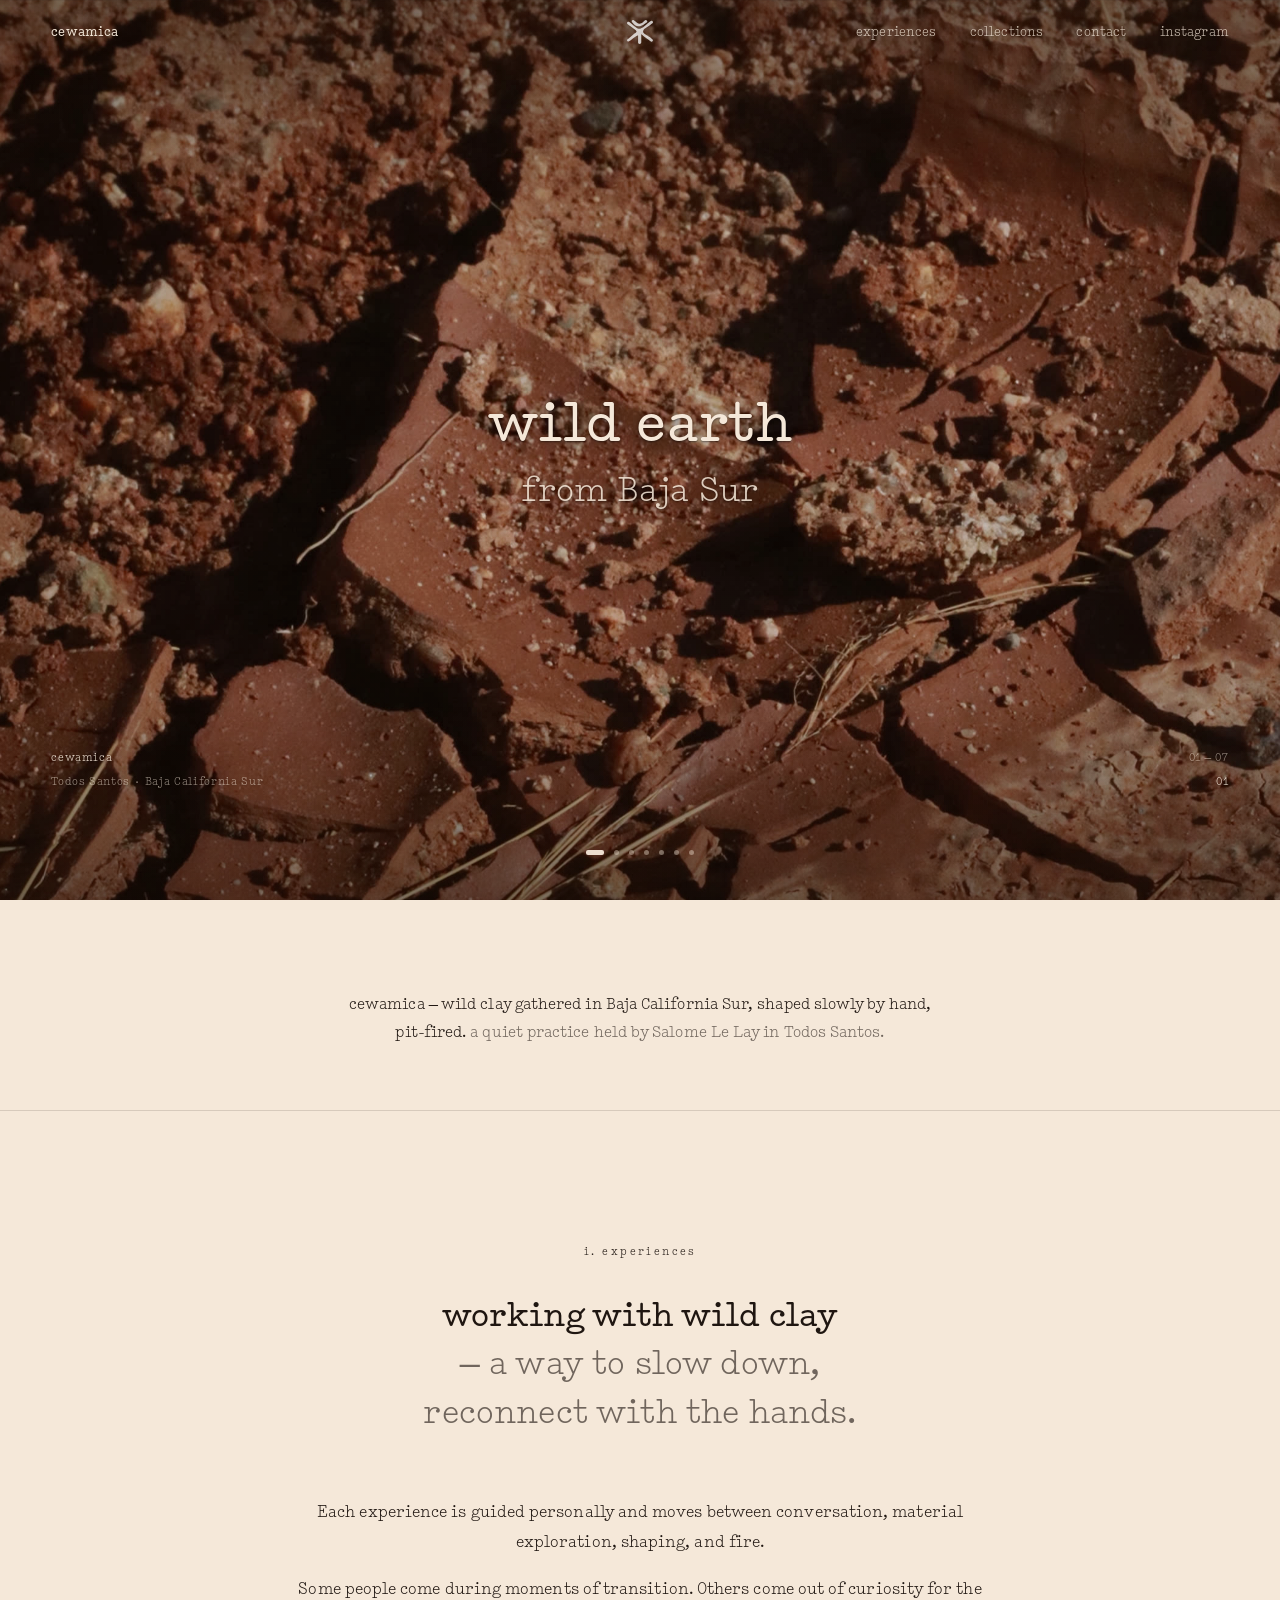
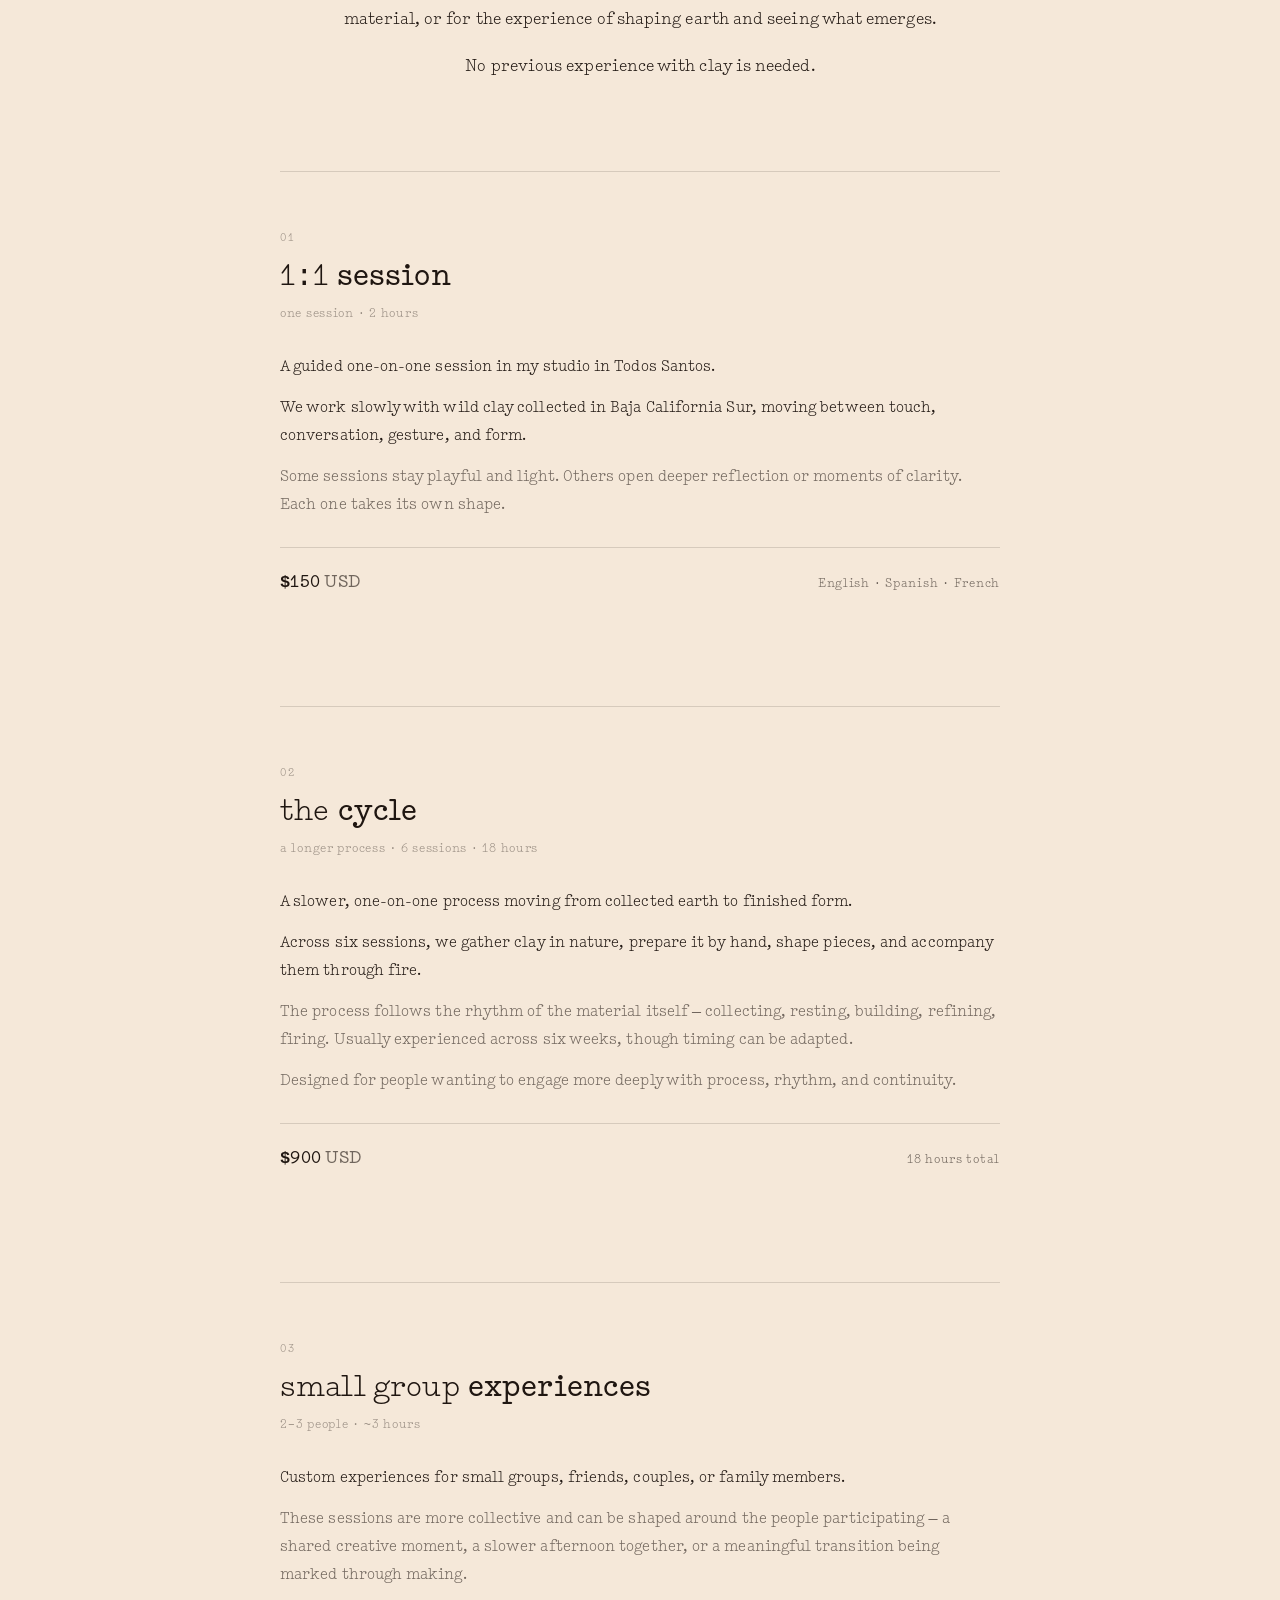
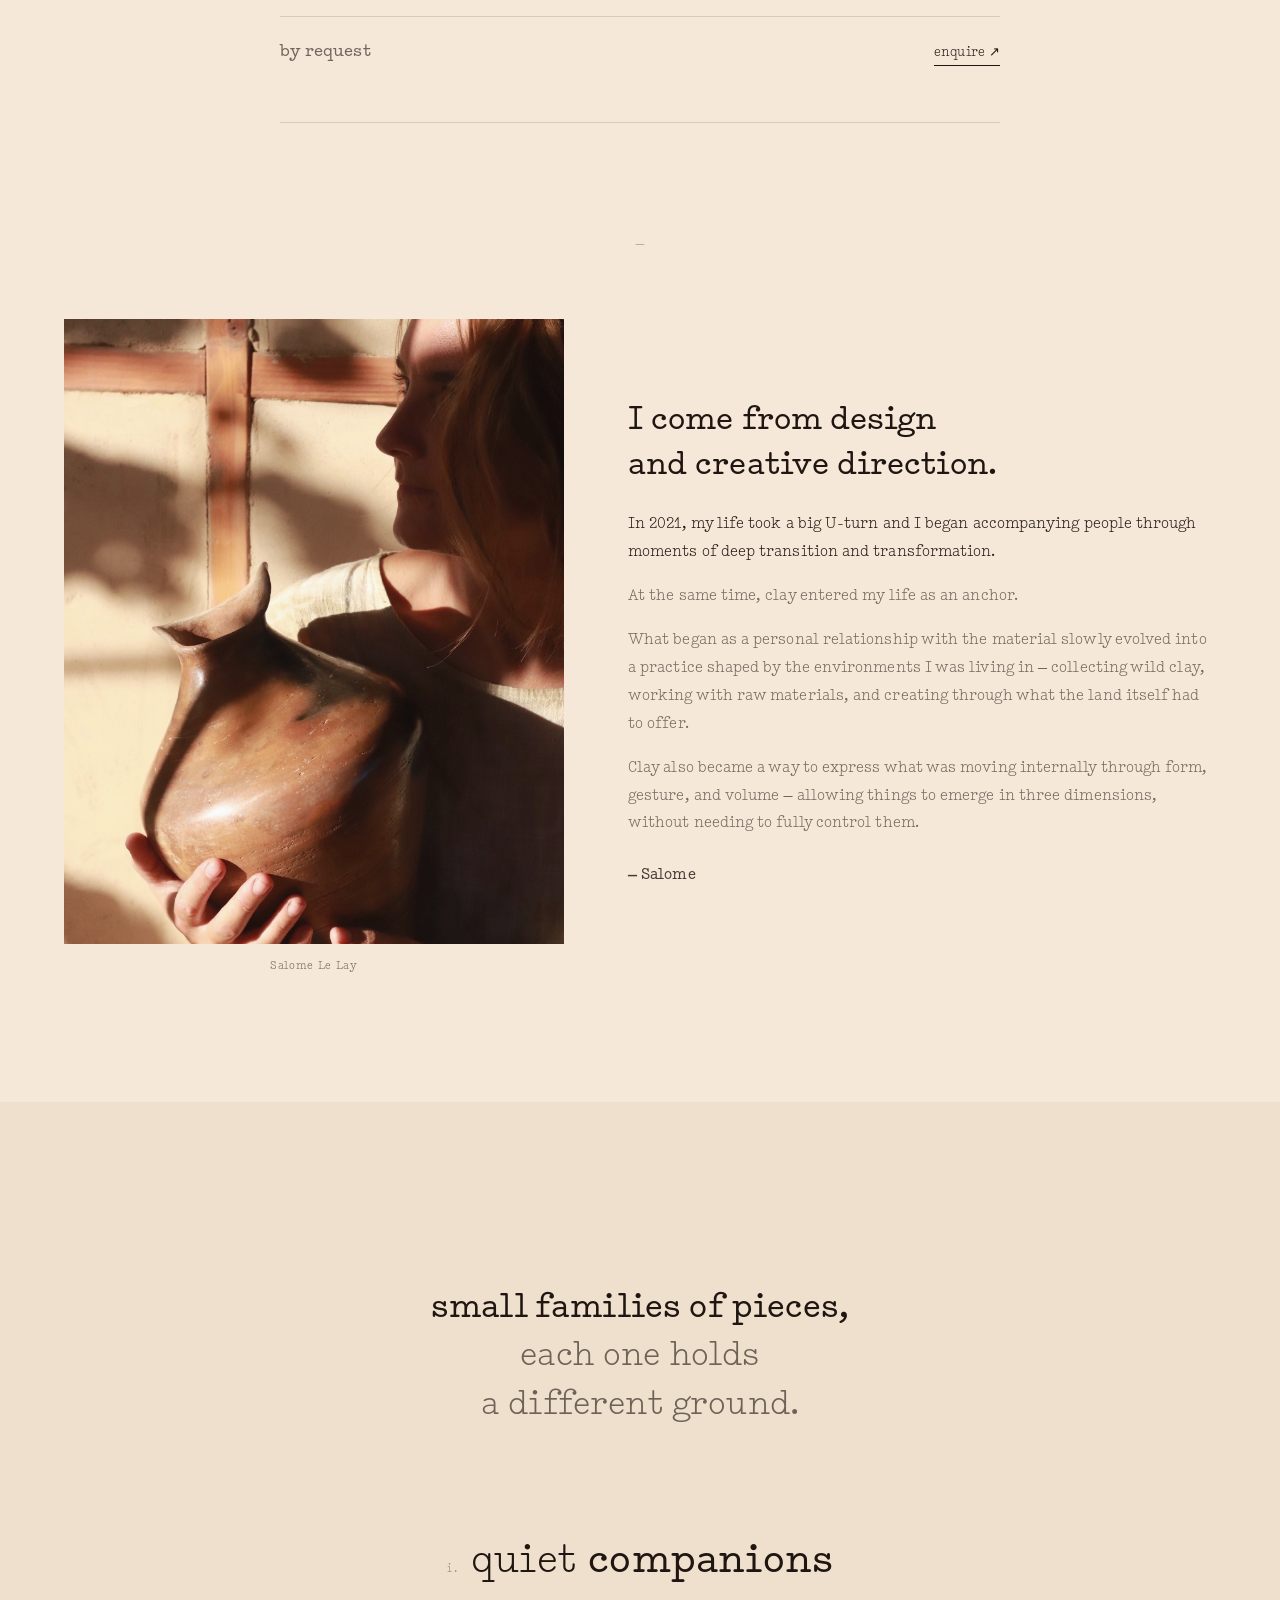
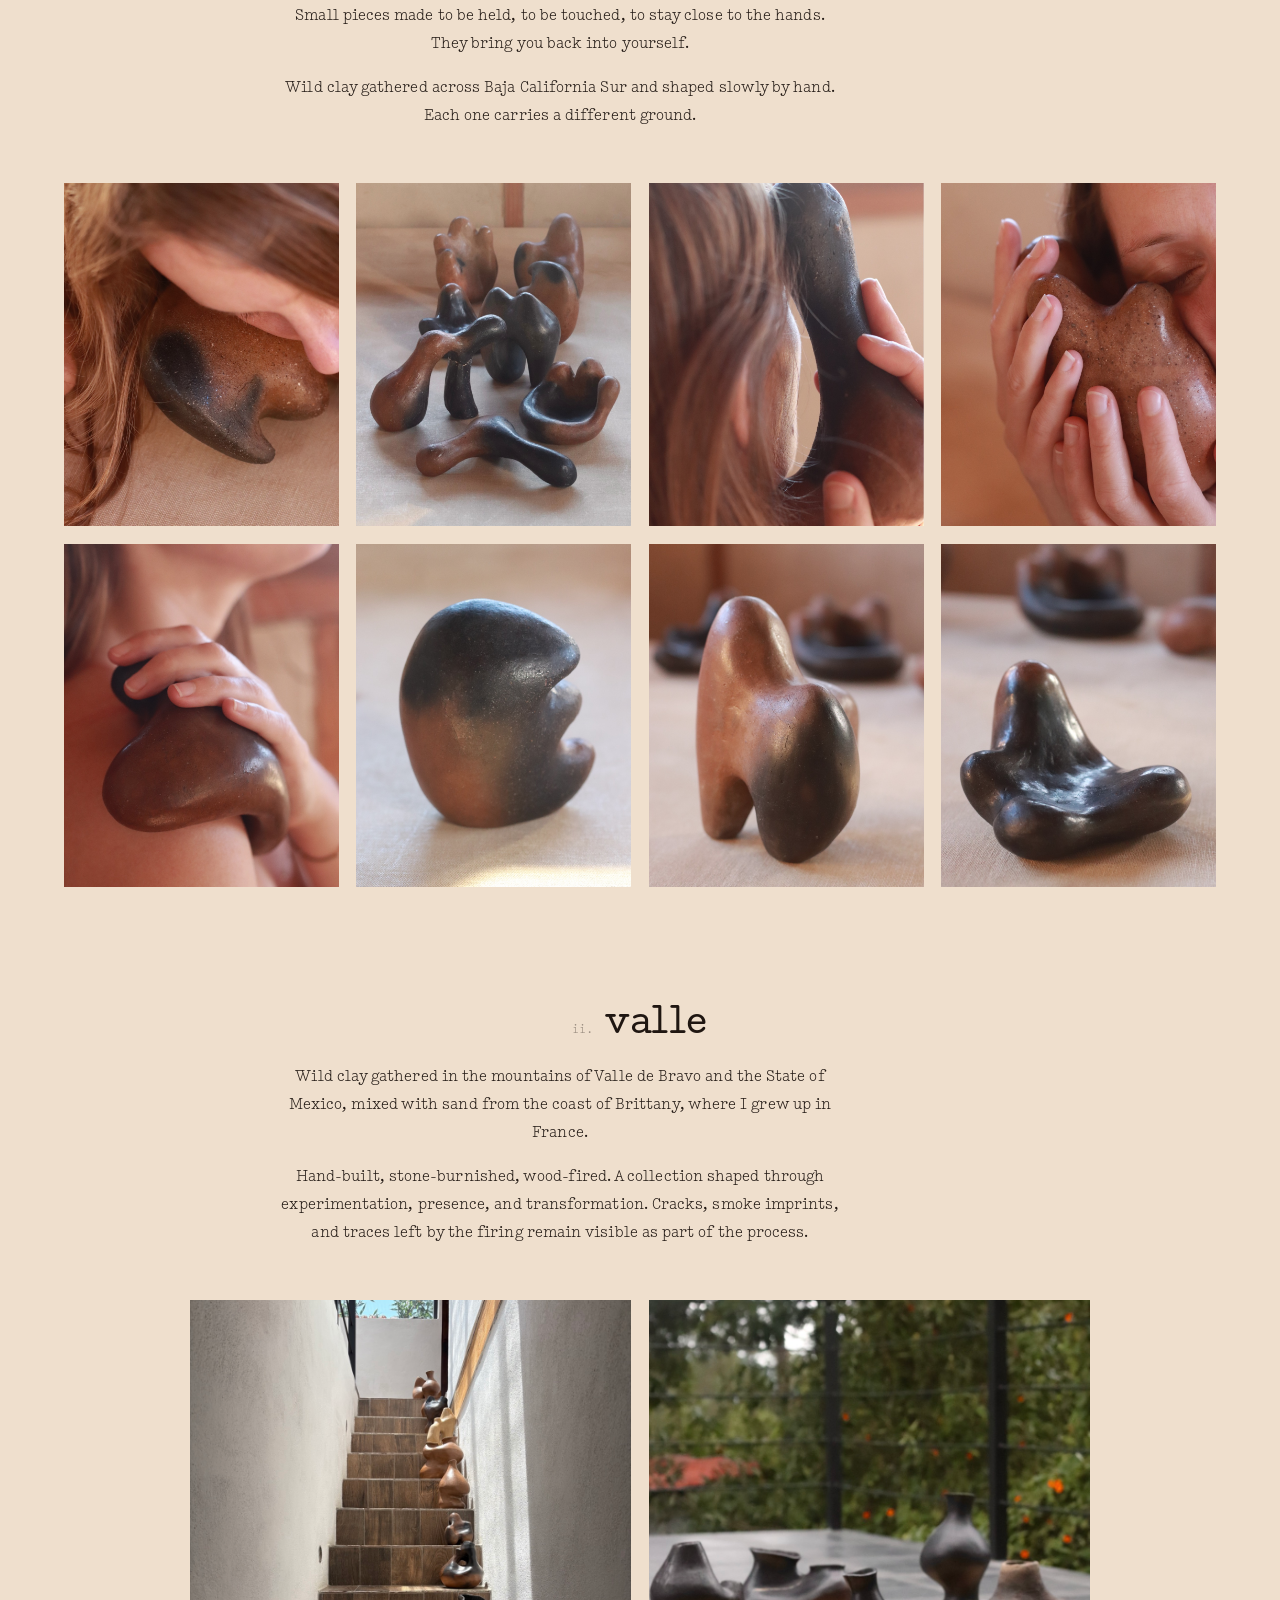
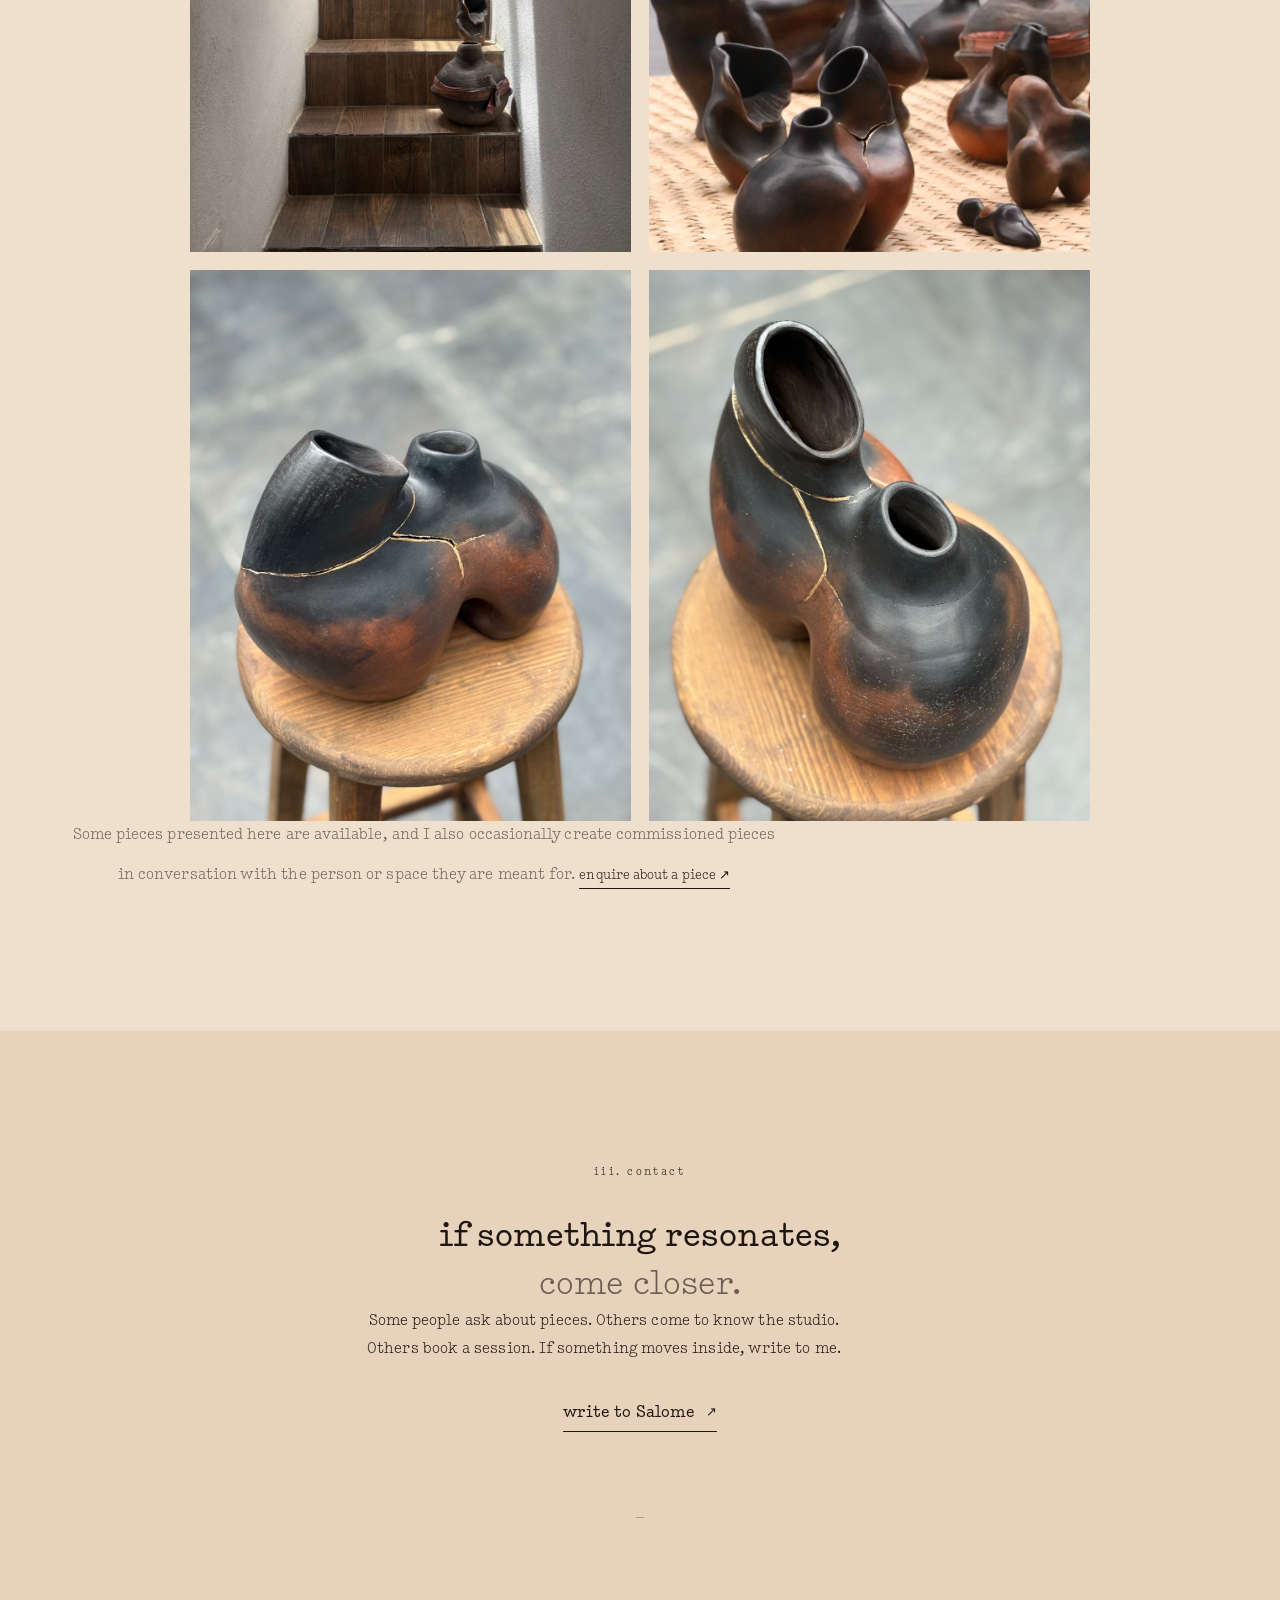
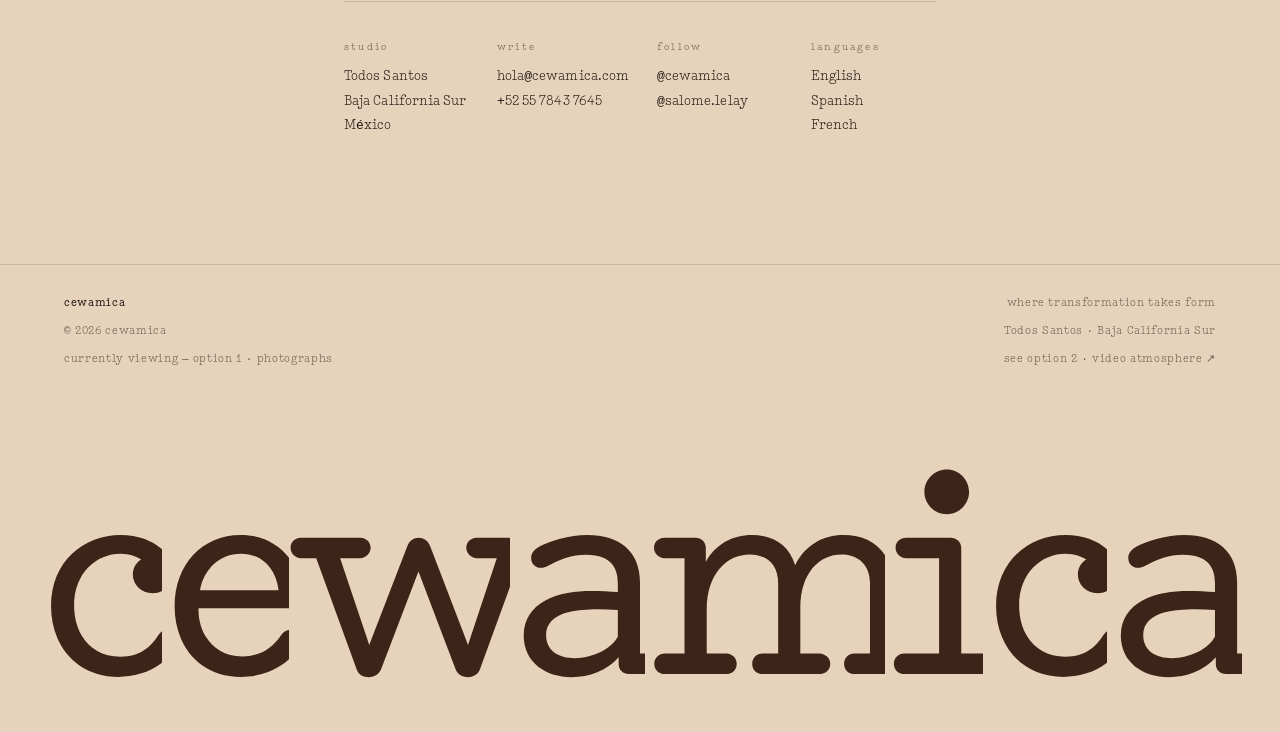
==== commit 23370df8: "Accent strip + giant footer wordmark + portrait video re-encode Option 1 (and 2) — typography - Remo" ====
--- a/public/index.html
+++ b/public/index.html
@@ -4,8 +4,8 @@
   <meta charset="UTF-8" />
   <meta name="viewport" content="width=device-width, initial-scale=1, viewport-fit=cover" />
   <meta name="theme-color" content="#F4E6D7" />
-  <title>cewámica — wild clay, pit-fired, guided sessions in Todos Santos</title>
-  <meta name="description" content="Cewámica — wild clay gathered in Baja California Sur, shaped by hand, pit-fired. Guided one-on-one sessions with Salomé Le Lay in Todos Santos." />
+  <title>cewamica — wild clay, pit-fired, guided sessions in Todos Santos</title>
+  <meta name="description" content="Cewamica — wild clay gathered in Baja California Sur, shaped by hand, pit-fired. Guided one-on-one sessions with Salome Le Lay in Todos Santos." />
 
   <link rel="preload" as="font" href="fonts/Typewriter-Regular.otf" type="font/otf" crossorigin />
   <link rel="preload" as="font" href="fonts/Typewriter-Medium.otf" type="font/otf" crossorigin />
@@ -24,12 +24,12 @@
        NAV — quiet, monospace, lowercase
        ============================================================= -->
   <nav class="nav" aria-label="Primary" id="nav">
-    <a class="nav__brand" href="#top" aria-label="Cewámica home">
-      <span class="nav__brand-text">cewámica</span>
+    <a class="nav__brand" href="#top" aria-label="Cewamica home">
+      <span class="nav__brand-text">cewamica</span>
     </a>
 
     <div class="nav__center" aria-hidden="true">
-      <a href="#top" aria-label="Cewámica">
+      <a href="#top" aria-label="Cewamica">
         <img src="images/logo/icon.svg" alt="" />
       </a>
     </div>
@@ -57,7 +57,7 @@
   <!-- =============================================================
        HERO — immersive, atmospheric fragments rotating with images
        ============================================================= -->
-  <header class="hero" id="top" aria-label="Cewámica">
+  <header class="hero" id="top" aria-label="Cewamica">
 
     <div class="hero__slides" id="heroSlides">
 
@@ -134,7 +134,7 @@
 
     <!-- Bottom-left meta -->
     <div class="hero__meta hero__meta--bl" aria-hidden="true">
-      <span>cewámica</span>
+      <span>cewamica</span>
       <span class="dim">Todos Santos · Baja California Sur</span>
     </div>
 
@@ -168,8 +168,8 @@
   <section class="strip" aria-hidden="true">
     <div class="strip__inner">
       <p class="strip__copy reveal">
-        cewámica — wild clay gathered in Baja California Sur,
-        shaped slowly by hand, pit-fired. <span class="dim">a quiet practice held by Salomé Le Lay in Todos Santos.</span>
+        cewamica — wild clay gathered in Baja California Sur,
+        shaped slowly by hand, pit-fired. <span class="dim">a quiet practice held by Salome Le Lay in Todos Santos.</span>
       </p>
     </div>
   </section>
@@ -293,8 +293,8 @@
         <div class="about__grid">
 
           <figure class="about__media reveal">
-            <img src="images/about/salome.jpg" alt="Salomé Le Lay" loading="lazy" />
-            <figcaption class="dim">Salomé Le Lay</figcaption>
+            <img src="images/about/salome.jpg" alt="Salome Le Lay" loading="lazy" />
+            <figcaption class="dim">Salome Le Lay</figcaption>
           </figure>
 
           <div class="about__copy">
@@ -322,7 +322,7 @@
                 through form, gesture, and volume — allowing things to emerge
                 in three dimensions, without needing to fully control them.
               </p>
-              <p class="signature">— Salomé</p>
+              <p class="signature">— Salome</p>
             </div>
           </div>
 
@@ -431,7 +431,7 @@
 
       <div class="contact__cta-wrap reveal reveal--delay-2">
         <a class="contact__cta" href="mailto:hola@cewamica.com">
-          write to Salomé
+          write to Salome
           <span class="arrow" aria-hidden="true">↗</span>
         </a>
       </div>
@@ -467,18 +467,36 @@
   </section>
 
   <!-- =============================================================
-       FOOTER — quiet typewritten signature
+       FOOTER — quiet typewritten signature + giant wordmark sign-off
        ============================================================= -->
   <footer class="foot">
     <div class="foot__inner">
       <div class="foot__row">
-        <span class="foot__wordmark">cewámica</span>
+        <span class="foot__wordmark">cewamica</span>
         <span class="dim">where transformation takes form</span>
       </div>
       <div class="foot__row">
-        <span class="dim">© 2026 cewámica</span>
+        <span class="dim">© 2026 cewamica</span>
         <span class="dim">Todos Santos · Baja California Sur</span>
       </div>
+      <div class="foot__row foot__row--switch">
+        <span class="dim">currently viewing — option 1 · photographs</span>
+        <a class="dim" href="atmospheric.html">see option 2 · video atmosphere ↗</a>
+      </div>
+    </div>
+
+    <!-- Giant wordmark sign-off — letters stagger up from below on scroll into view -->
+    <div class="foot__giant" aria-hidden="true">
+      <span class="giant-wordmark" data-text="cewamica">
+        <span class="gw__letter" style="--idx:0"><span>c</span></span>
+        <span class="gw__letter" style="--idx:1"><span>e</span></span>
+        <span class="gw__letter" style="--idx:2"><span>w</span></span>
+        <span class="gw__letter" style="--idx:3"><span>a</span></span>
+        <span class="gw__letter" style="--idx:4"><span>m</span></span>
+        <span class="gw__letter" style="--idx:5"><span>i</span></span>
+        <span class="gw__letter" style="--idx:6"><span>c</span></span>
+        <span class="gw__letter" style="--idx:7"><span>a</span></span>
+      </span>
     </div>
   </footer>
 
--- a/public/styles.css
+++ b/public/styles.css
@@ -247,6 +247,23 @@
 @keyframes heroDrift {
   0%   { transform: scale(1.04) translate(0,0); }
   100% { transform: scale(1.14) translate(-1.5%, -1%); }
+}
+
+/* Video variant — atmospheric option */
+.slide__video {
+  position: absolute; inset: 0;
+  width: 100%; height: 100%;
+  object-fit: cover;
+  object-position: center;
+  will-change: transform, opacity;
+  /* No double ken-burns — the videos already carry motion */
+}
+/* Slightly faster cross-fade in video mode so transitions feel breath-like */
+.hero[data-mode="video"] .slide {
+  transition: opacity 1.2s var(--ease-soft), visibility 0s linear 1.2s;
+}
+.hero[data-mode="video"] .slide.is-active {
+  transition: opacity 1.2s var(--ease-soft), visibility 0s linear 0s;
 }
 
 .slide__veil {
@@ -739,19 +756,82 @@
 .contact__col a { font-size: 13px; }
 
 /* ==========================================================================
-   FOOTER
+   FOOTER — small details + giant wordmark sign-off
    ========================================================================== */
 .foot {
+  position: relative;
   background: var(--bg-deep);
-  padding: 24px 0;
+  padding: 28px 0 0;
   border-top: var(--line);
+  overflow: hidden;          /* clips letters that sit below baseline */
 }
 .foot__inner {
   max-width: var(--max);
   margin: 0 auto;
-  padding: 0 var(--gutter);
+  padding: 0 var(--gutter) 24px;
   display: flex; flex-direction: column; gap: 8px;
 }
+
+/* Giant wordmark — fills the bottom width-to-width */
+.foot__giant {
+  position: relative;
+  padding: clamp(24px, 4vw, 56px) clamp(20px, 3vw, 56px) clamp(8px, 1.4vw, 24px);
+  text-align: center;
+  line-height: 0.92;
+  /* Letterspacing slightly tight so 8 letters fill the line edge to edge on desktop */
+}
+.giant-wordmark {
+  display: flex;
+  justify-content: space-between;  /* spread letters edge-to-edge */
+  align-items: flex-end;
+  width: 100%;
+  font-family: var(--font);
+  font-weight: 600;
+  font-size: clamp(96px, 22.5vw, 360px);
+  line-height: 0.9;
+  letter-spacing: -0.04em;
+  color: var(--clay);
+  user-select: none;
+}
+.gw__letter {
+  display: inline-block;
+  overflow: hidden;               /* clip the inner letter while it slides */
+  padding: 0 0 0.04em 0;          /* room for descenders */
+  vertical-align: bottom;
+}
+.gw__letter > span {
+  display: inline-block;
+  transform: translateY(110%);
+  opacity: 0;
+  transition:
+    transform 1.05s cubic-bezier(0.22, 1, 0.36, 1),
+    opacity 0.6s ease-out;
+  transition-delay: calc(var(--idx, 0) * 65ms);
+}
+.foot__giant.is-in .gw__letter > span {
+  transform: translateY(0);
+  opacity: 1;
+}
+
+/* hover replay — each letter dips and re-rises */
+.foot__giant:hover .gw__letter > span {
+  animation: gwBounce 1.4s cubic-bezier(0.22, 1, 0.36, 1) both;
+  animation-delay: calc(var(--idx, 0) * 50ms);
+}
+@keyframes gwBounce {
+  0%   { transform: translateY(0); }
+  35%  { transform: translateY(60%); }
+  70%  { transform: translateY(-4%); }
+  100% { transform: translateY(0); }
+}
+
+@media (max-width: 640px) {
+  .giant-wordmark {
+    font-size: clamp(72px, 26vw, 200px);
+    letter-spacing: -0.03em;
+  }
+}
+
 .foot__row {
   display: flex; justify-content: space-between; align-items: baseline;
   gap: 20px;
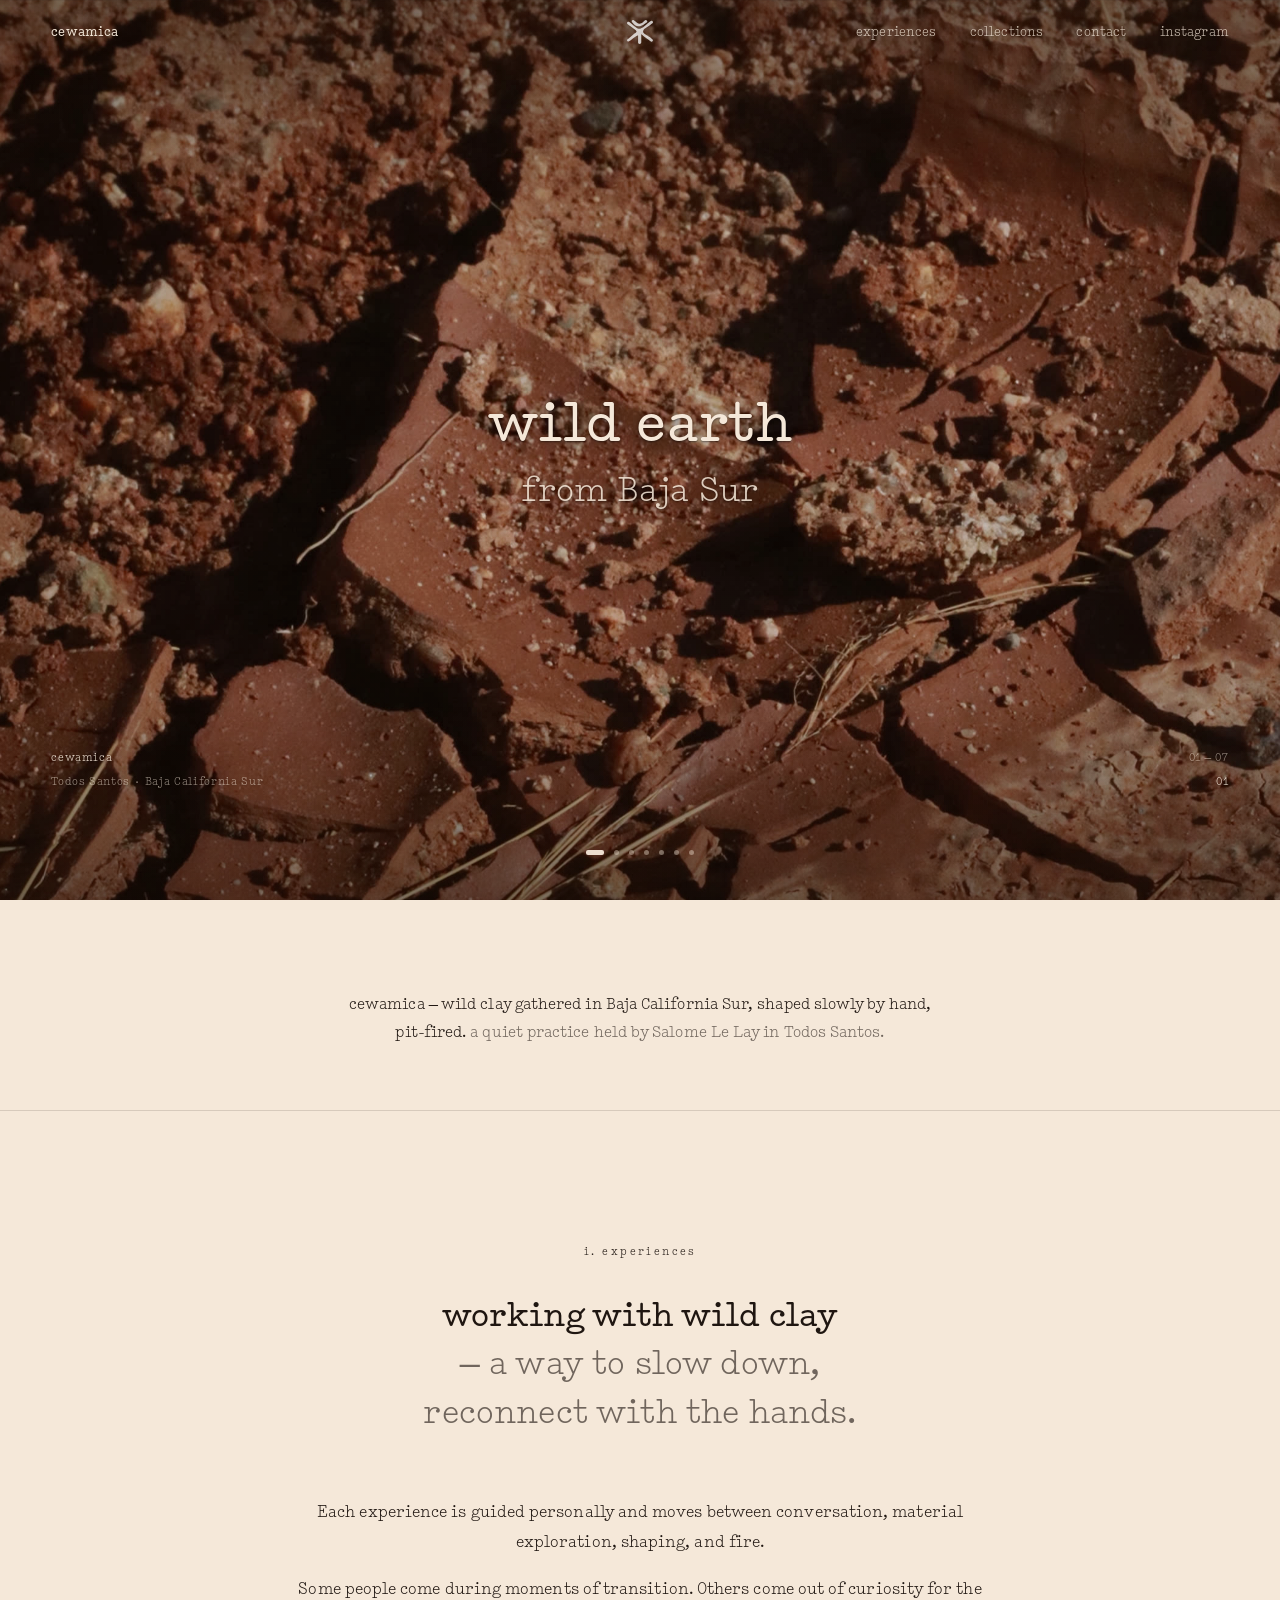
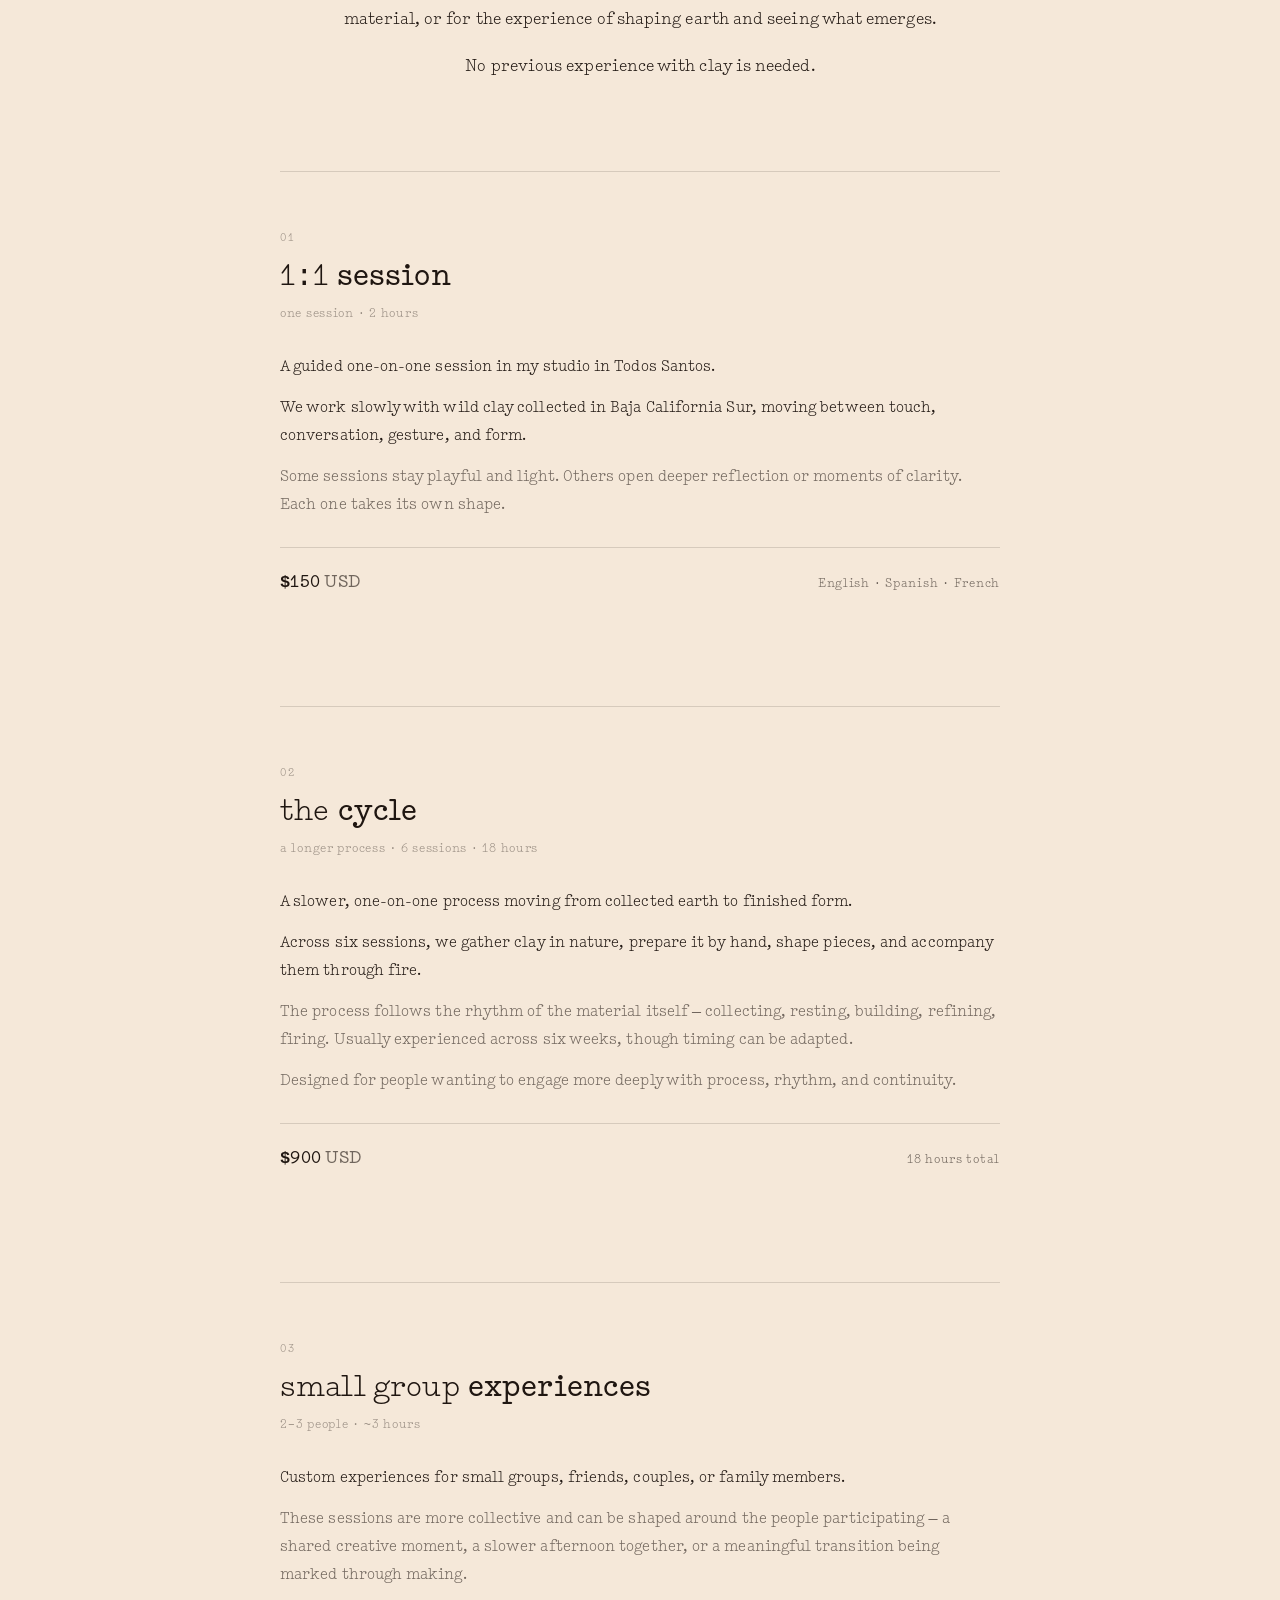
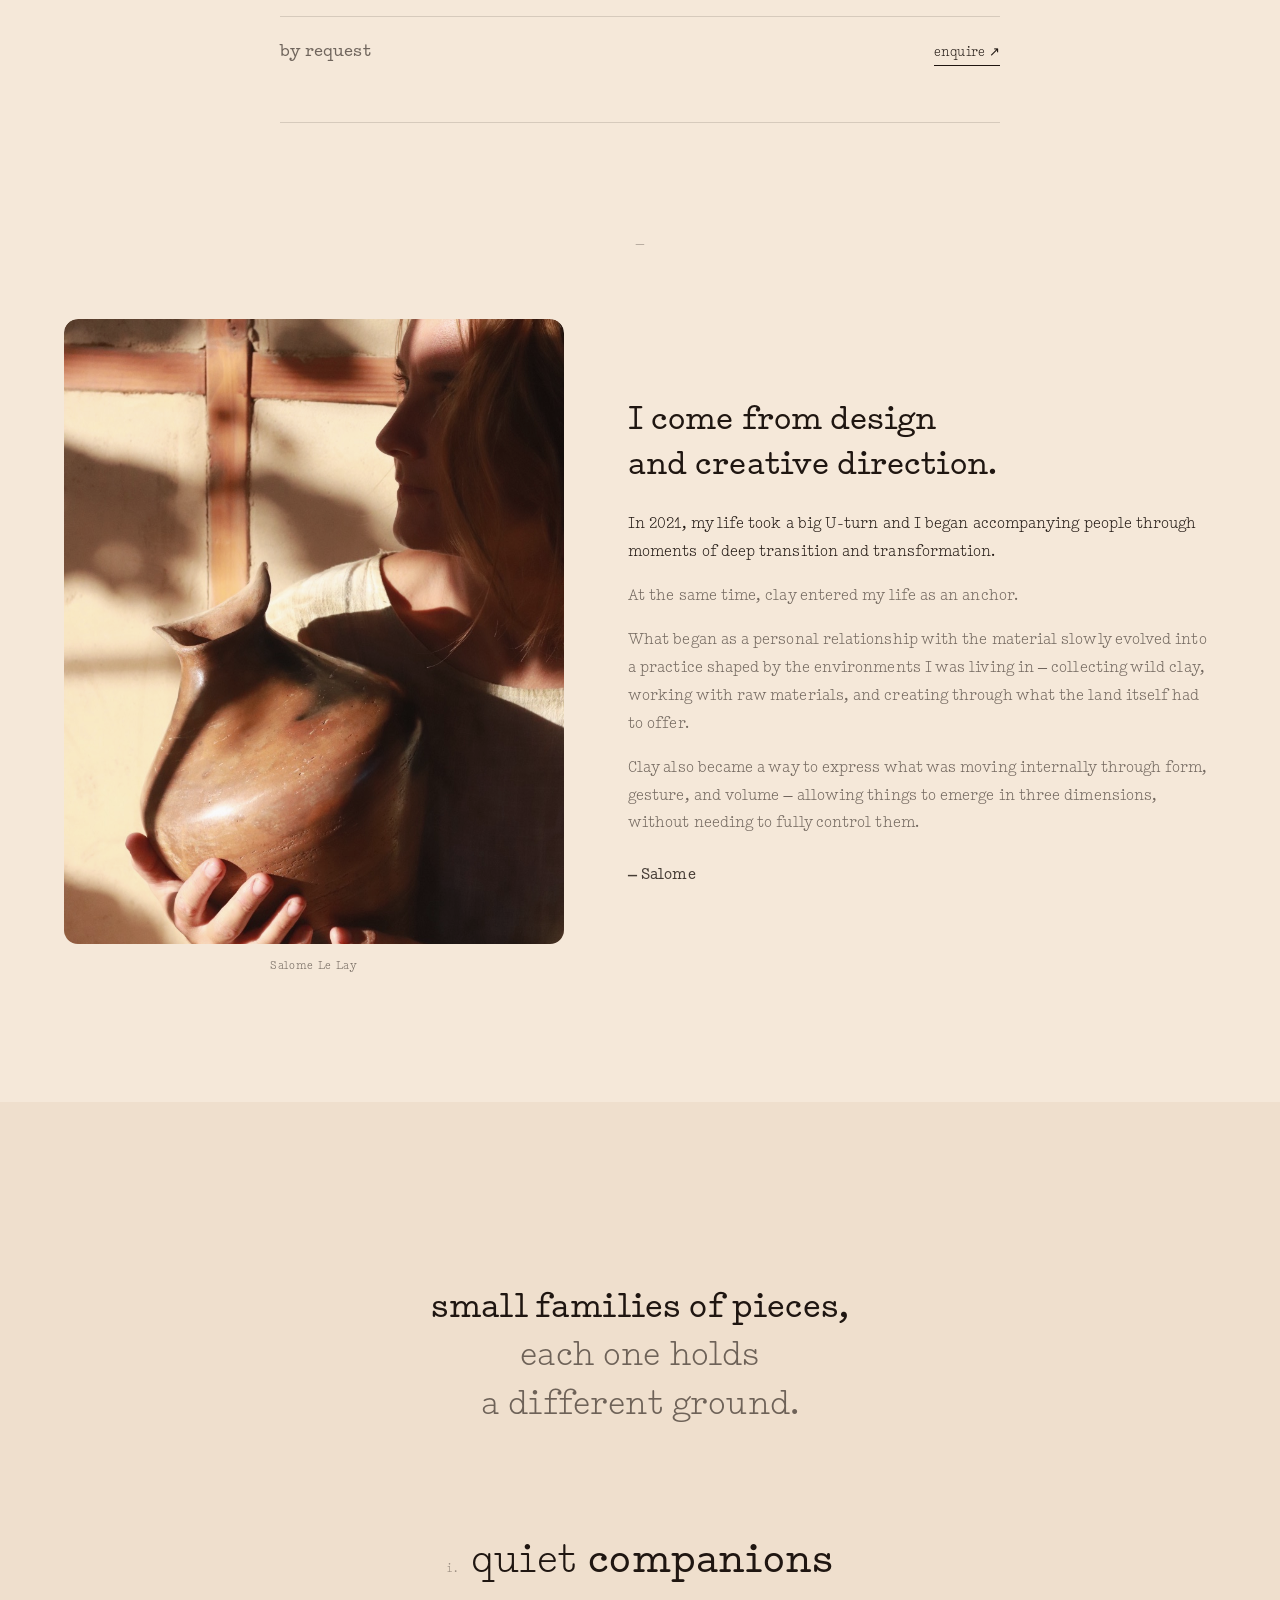
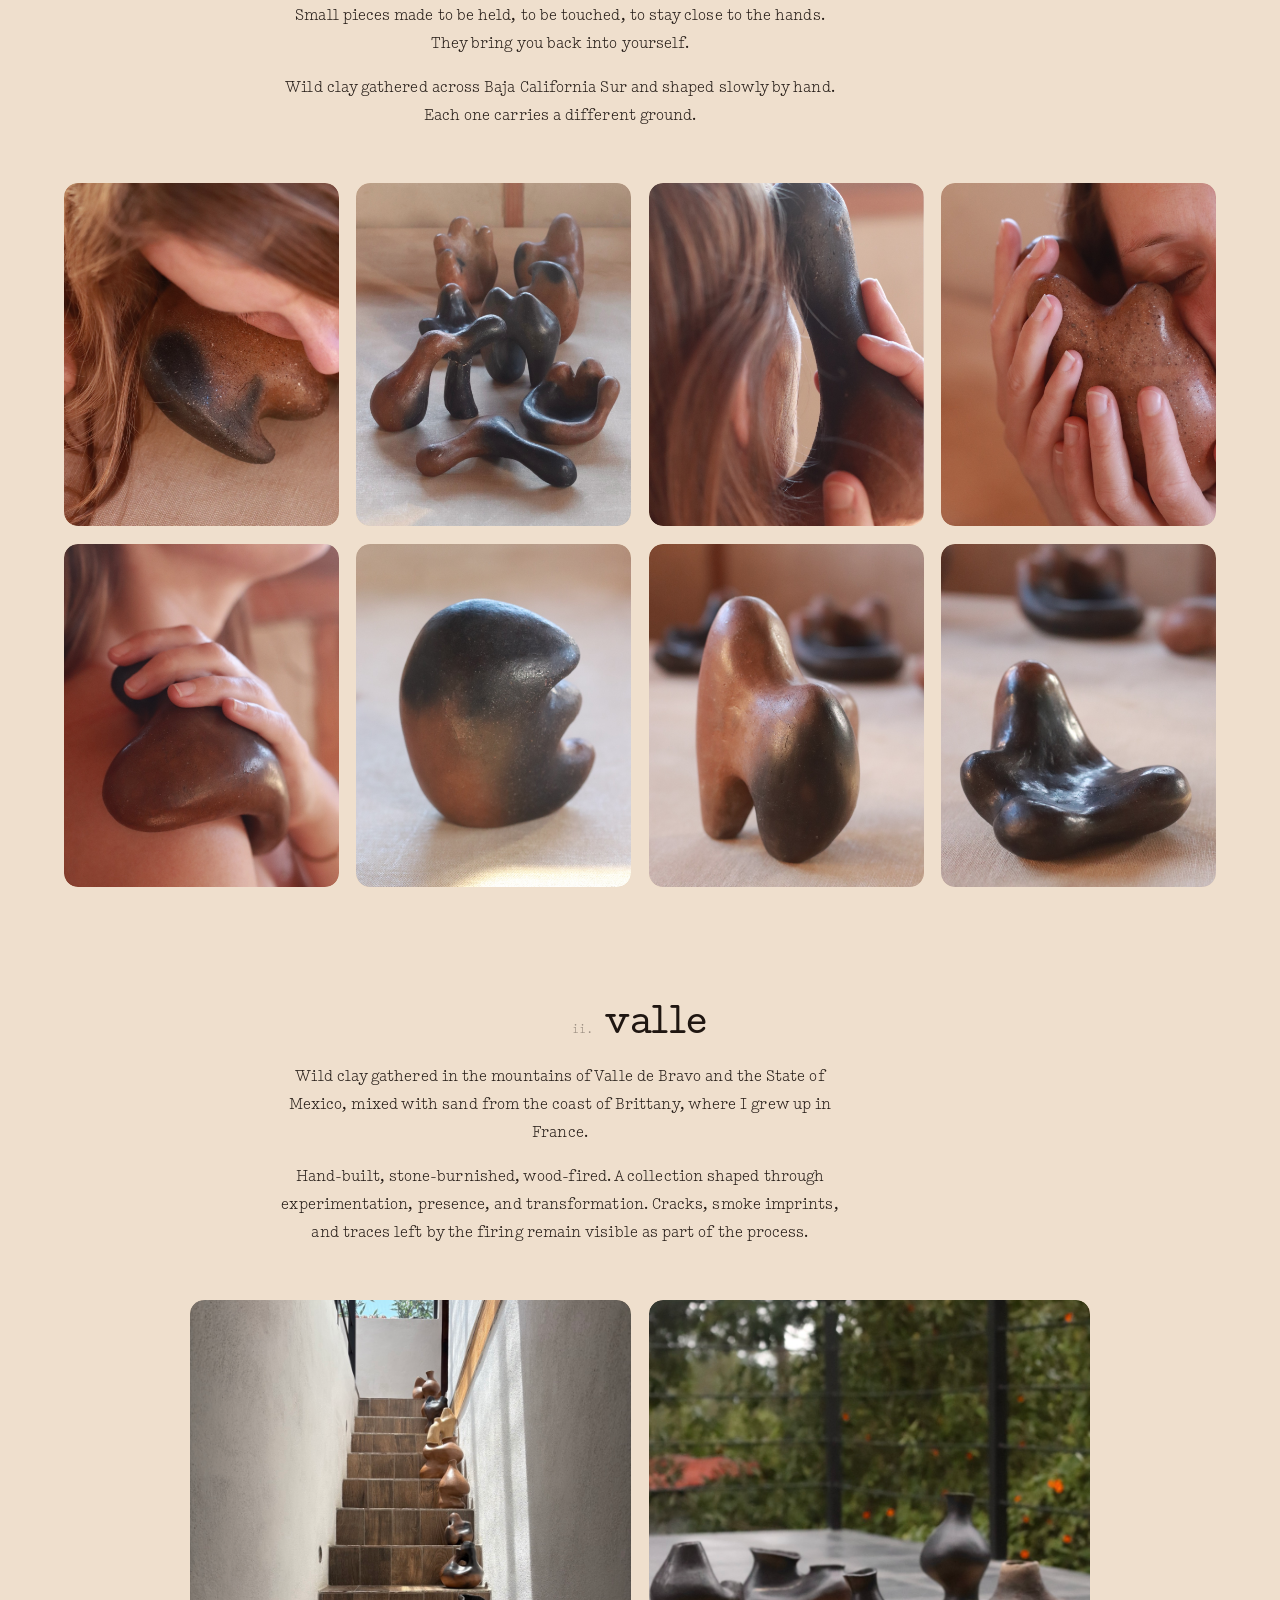
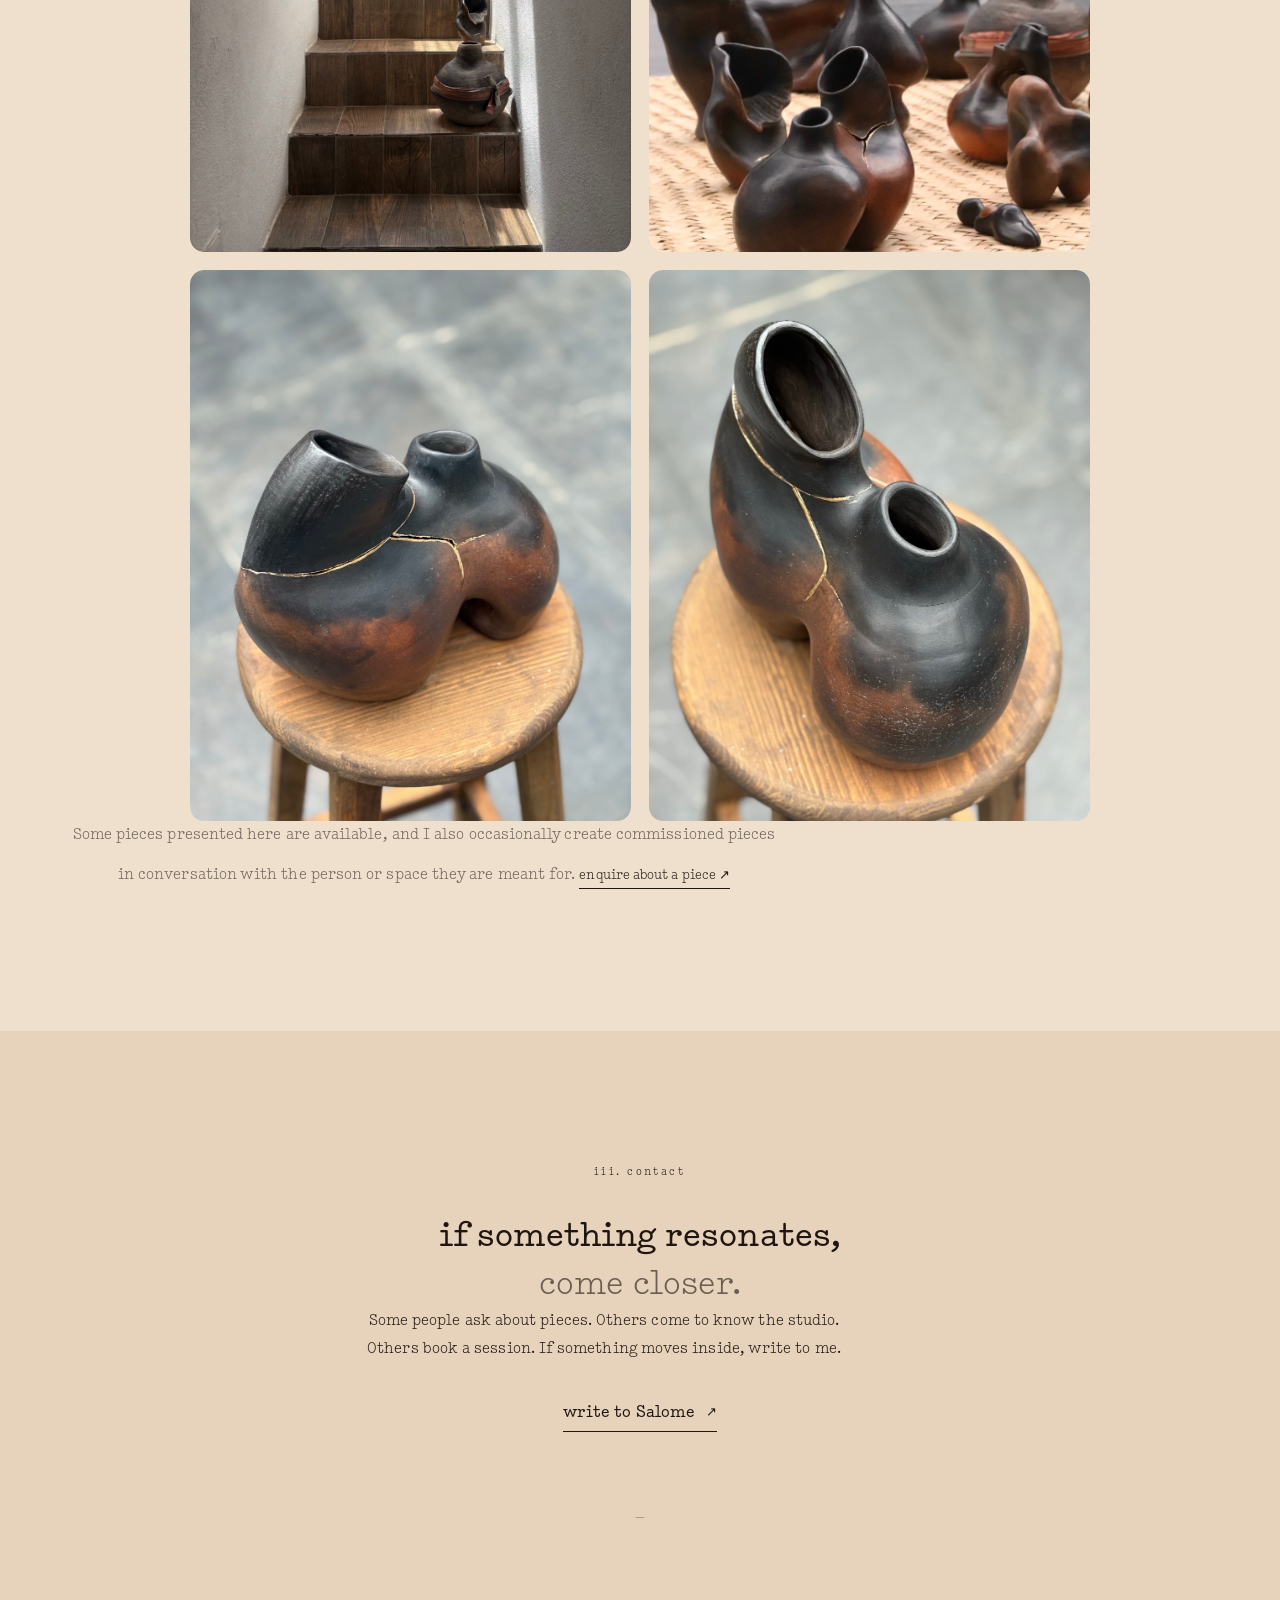
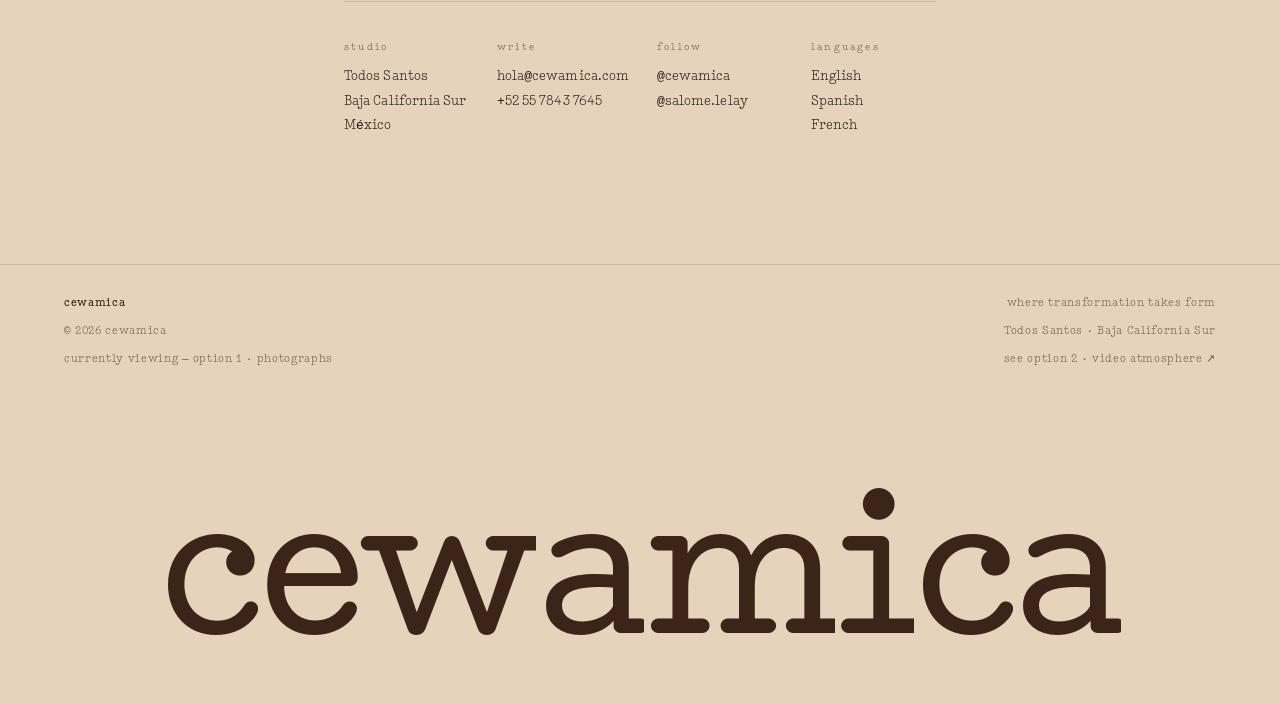
==== commit c1b9ab39: "Option 1: round image corners for a softer, friendlier feel Added data-option="1" to <body> in index" ====
--- a/public/index.html
+++ b/public/index.html
@@ -15,7 +15,7 @@
 
   <link rel="stylesheet" href="styles.css" />
 </head>
-<body>
+<body data-option="1">
 
   <!-- Scroll progress -->
   <div class="scroll-progress" aria-hidden="true"><span id="scrollProgressBar"></span></div>
--- a/public/styles.css
+++ b/public/styles.css
@@ -763,7 +763,8 @@
   background: var(--bg-deep);
   padding: 28px 0 0;
   border-top: var(--line);
-  overflow: hidden;          /* clips letters that sit below baseline */
+  /* No overflow:hidden here — letter clipping for the slide-up animation
+     lives on .gw__letter instead, so side bearings never get truncated. */
 }
 .foot__inner {
   max-width: var(--max);
@@ -772,31 +773,33 @@
   display: flex; flex-direction: column; gap: 8px;
 }
 
-/* Giant wordmark — fills the bottom width-to-width */
+/* Giant wordmark — centered, generous side padding so glyph side bearings
+   never touch the viewport edge. Sized so 8 letters always fit on one line. */
 .foot__giant {
   position: relative;
-  padding: clamp(24px, 4vw, 56px) clamp(20px, 3vw, 56px) clamp(8px, 1.4vw, 24px);
+  padding: clamp(40px, 6vw, 88px) clamp(28px, 5vw, 80px) clamp(20px, 3vw, 40px);
   text-align: center;
   line-height: 0.92;
-  /* Letterspacing slightly tight so 8 letters fill the line edge to edge on desktop */
 }
 .giant-wordmark {
-  display: flex;
-  justify-content: space-between;  /* spread letters edge-to-edge */
+  display: inline-flex;
+  justify-content: center;
   align-items: flex-end;
-  width: 100%;
+  max-width: 100%;
   font-family: var(--font);
   font-weight: 600;
-  font-size: clamp(96px, 22.5vw, 360px);
+  /* Sized so even on the widest desktop the 8 monospaced letters fit
+     comfortably between the side paddings (about 16vw on a 1440 viewport). */
+  font-size: clamp(56px, 16vw, 210px);
   line-height: 0.9;
-  letter-spacing: -0.04em;
+  letter-spacing: -0.035em;
   color: var(--clay);
   user-select: none;
 }
 .gw__letter {
   display: inline-block;
   overflow: hidden;               /* clip the inner letter while it slides */
-  padding: 0 0 0.04em 0;          /* room for descenders */
+  padding: 0 0 0.06em 0;          /* room for descenders + slide travel */
   vertical-align: bottom;
 }
 .gw__letter > span {
@@ -826,9 +829,10 @@
 }
 
 @media (max-width: 640px) {
+  .foot__giant { padding-left: clamp(20px, 4vw, 32px); padding-right: clamp(20px, 4vw, 32px); }
   .giant-wordmark {
-    font-size: clamp(72px, 26vw, 200px);
-    letter-spacing: -0.03em;
+    font-size: clamp(44px, 17vw, 110px);
+    letter-spacing: -0.025em;
   }
 }
 
@@ -884,3 +888,35 @@
   .slide.is-active .slide__image { animation: none; transform: scale(1.04); }
   .reveal { opacity: 1; transform: none; }
 }
+
+/* ==========================================================================
+   OPTION 1 ONLY — softer, rounded image corners (data-option="1" on body)
+   Hero stays full-bleed; gallery + portraits get a gentle 14px radius.
+   ========================================================================== */
+[data-option="1"] .piece,
+[data-option="1"] .about__media,
+[data-option="1"] .about__media img {
+  border-radius: 14px;
+  overflow: hidden;
+}
+[data-option="1"] .piece img {
+  border-radius: inherit;
+}
+/* Figcaption sits on top of the image with its own gradient; round its
+   bottom edges so it doesn't poke beyond the rounded image. */
+[data-option="1"] .piece figcaption {
+  border-bottom-left-radius: 14px;
+  border-bottom-right-radius: 14px;
+}
+@media (max-width: 640px) {
+  [data-option="1"] .piece,
+  [data-option="1"] .about__media,
+  [data-option="1"] .about__media img,
+  [data-option="1"] .piece figcaption {
+    border-radius: 10px;
+  }
+  [data-option="1"] .piece figcaption {
+    border-top-left-radius: 0;
+    border-top-right-radius: 0;
+  }
+}
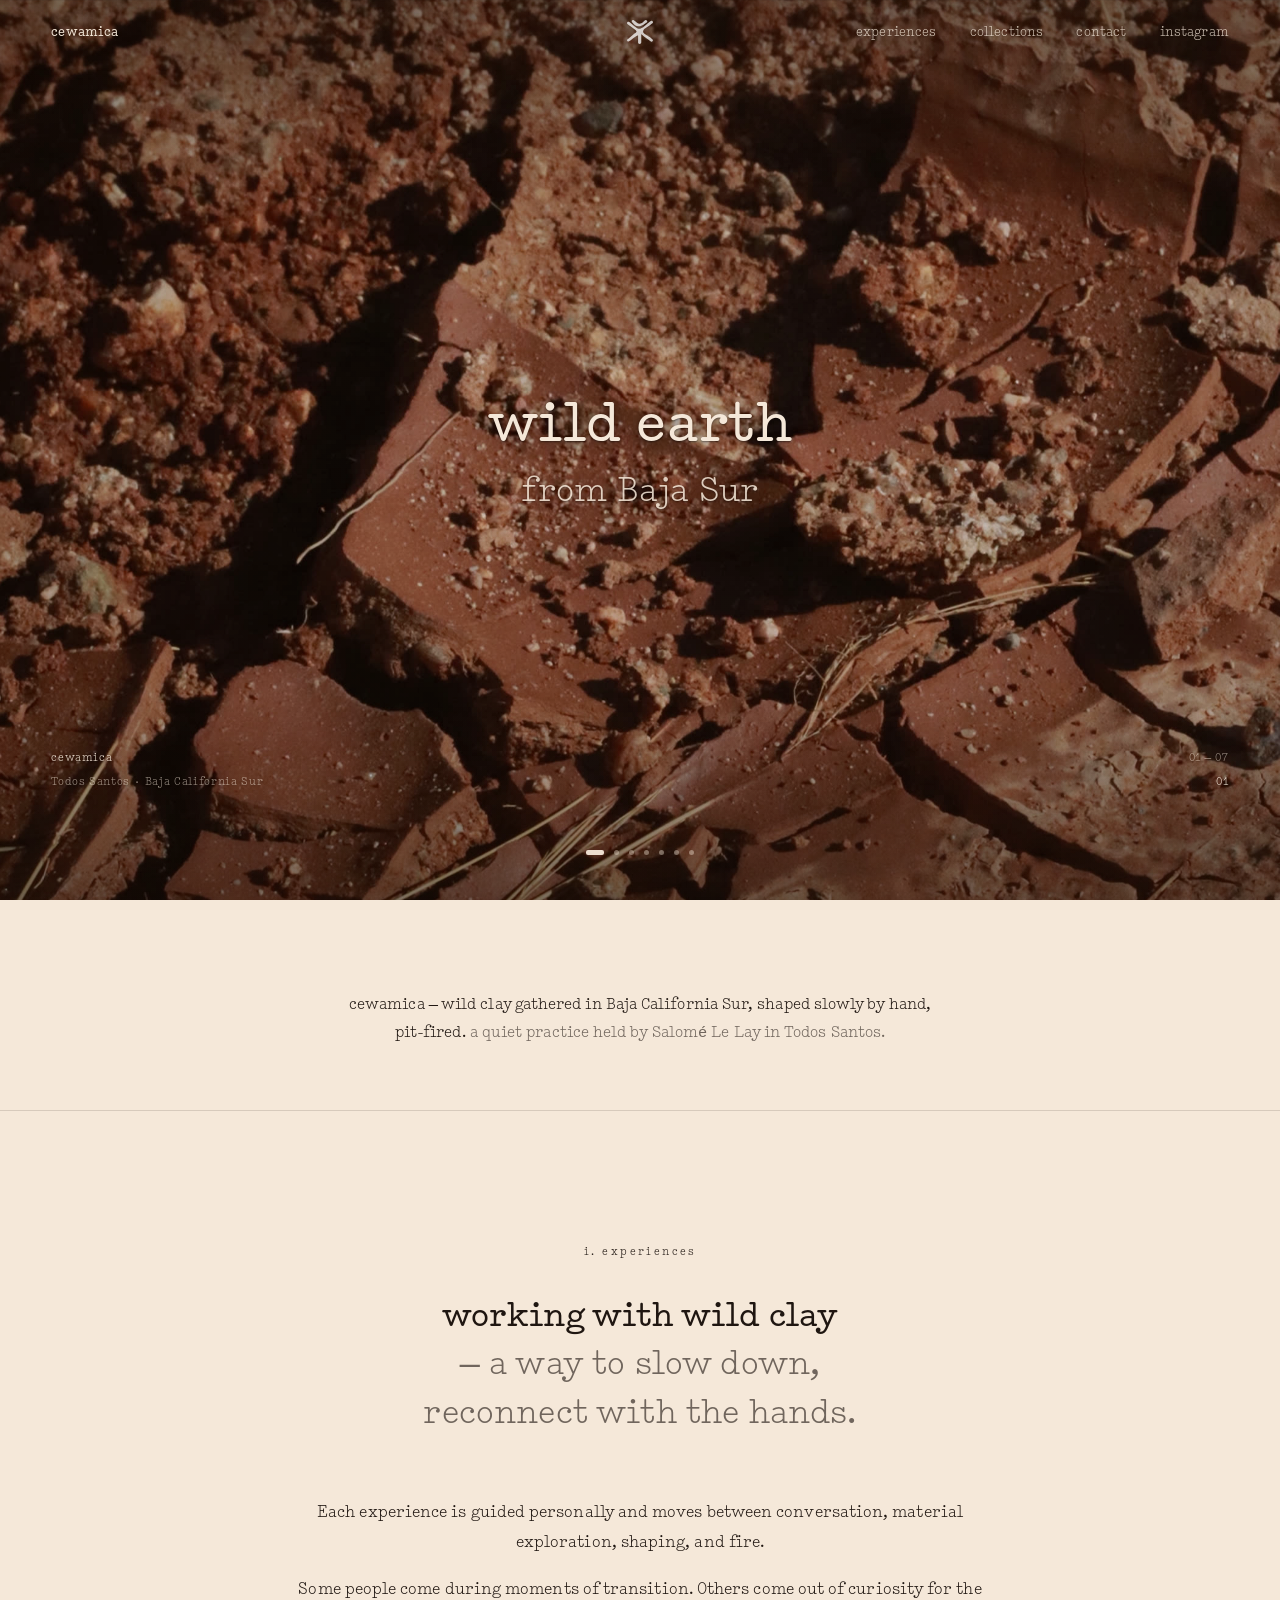
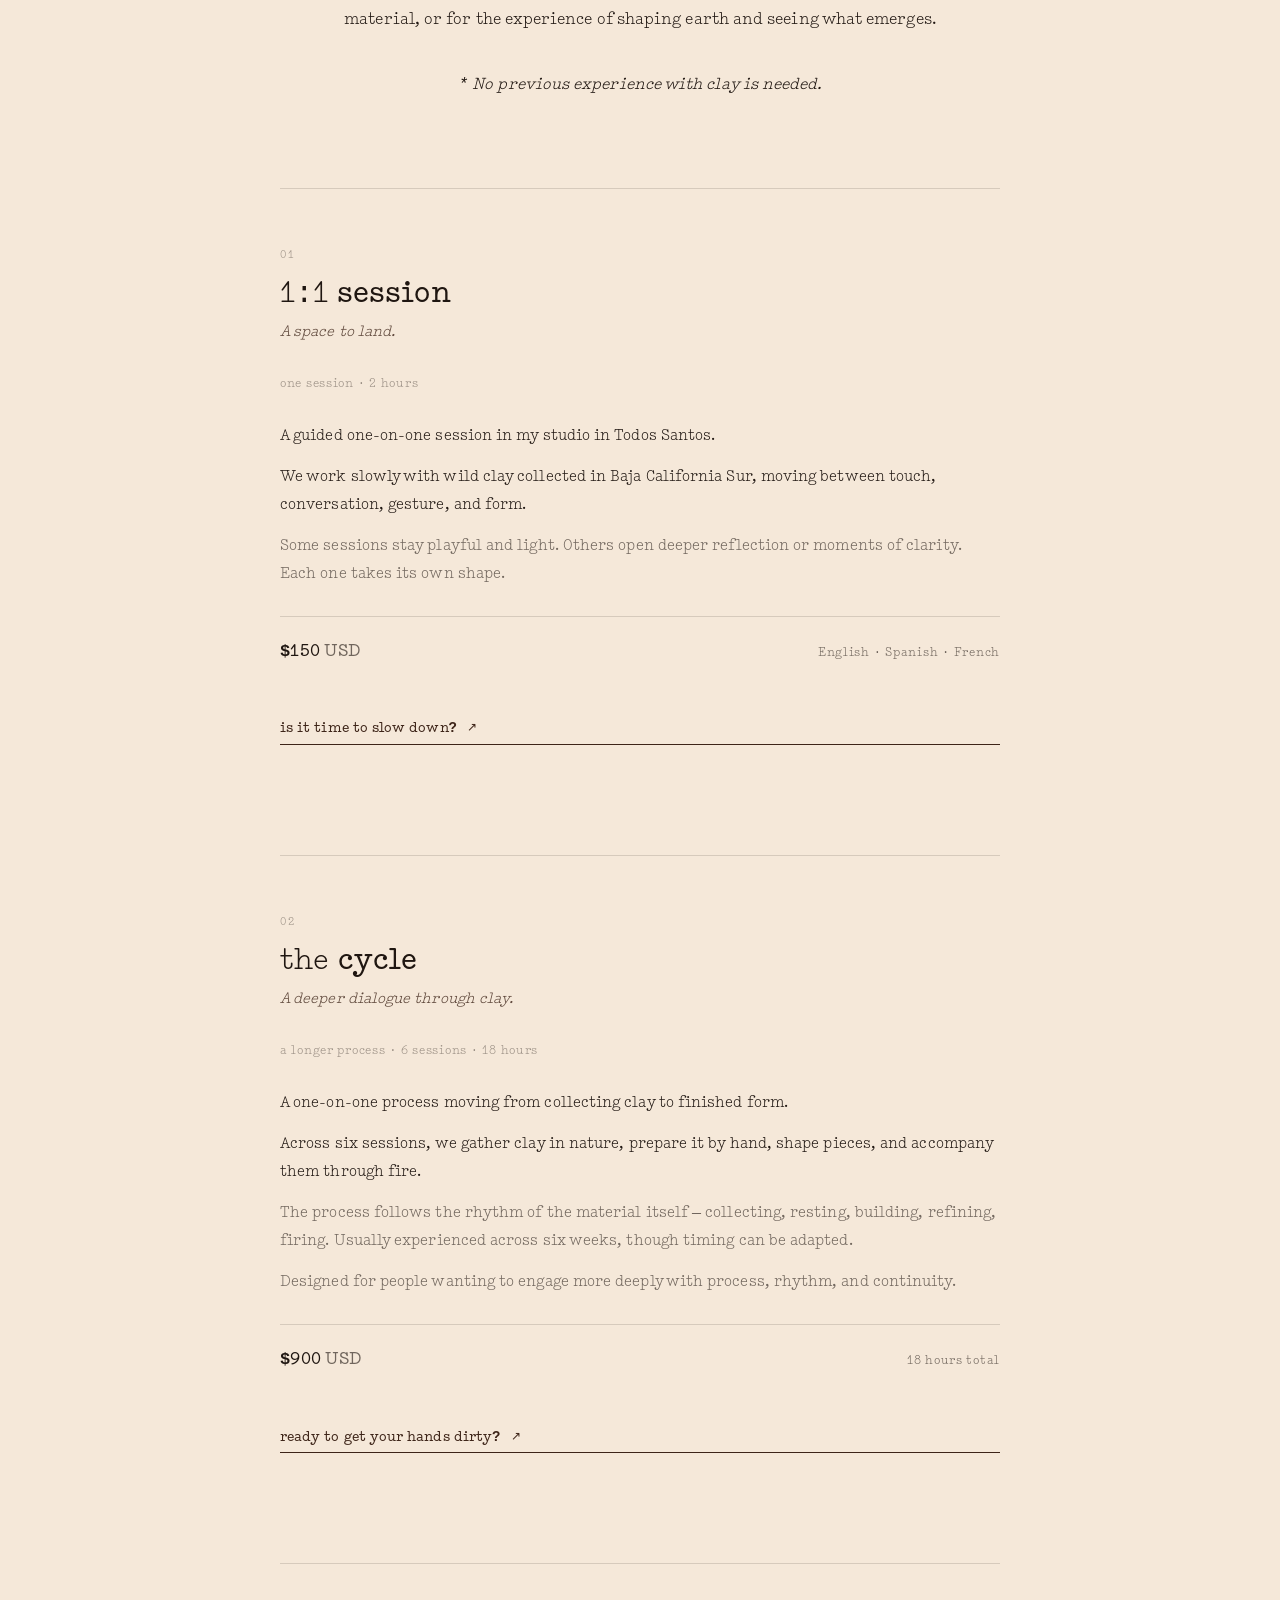
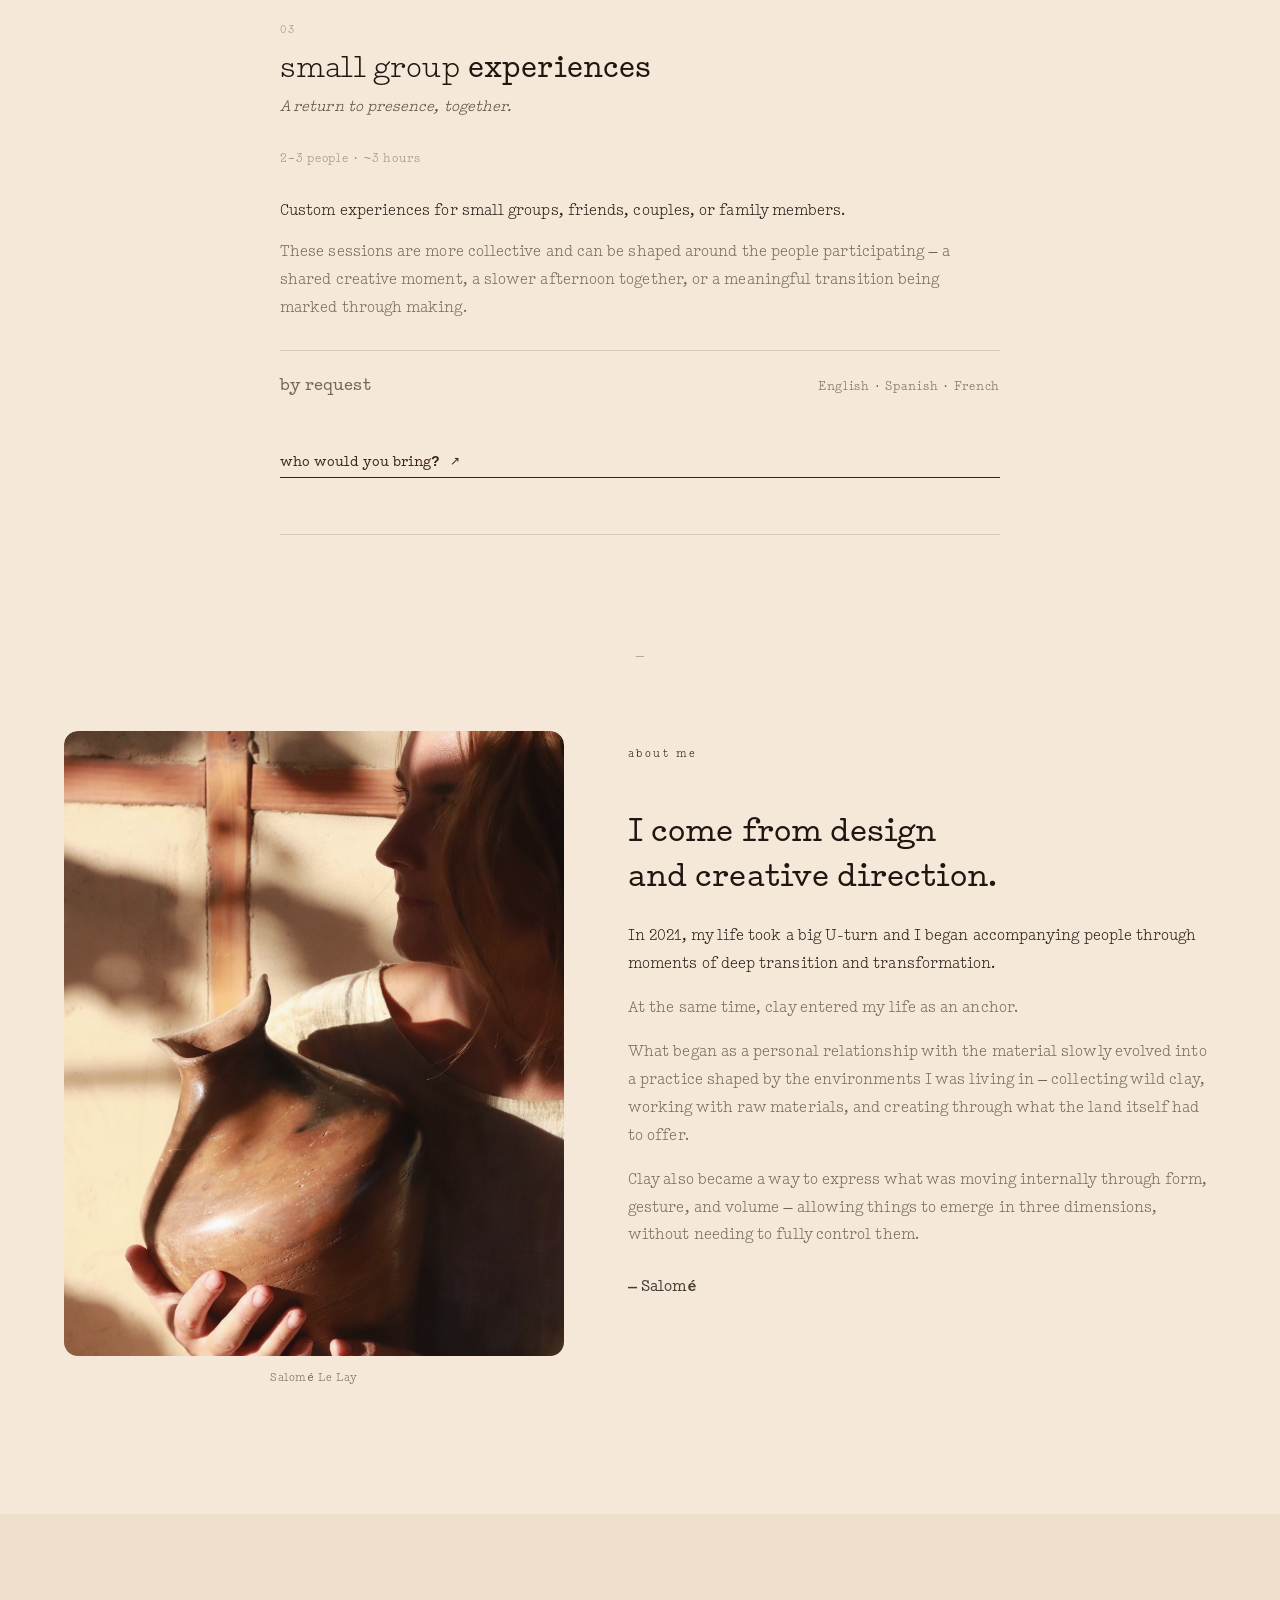
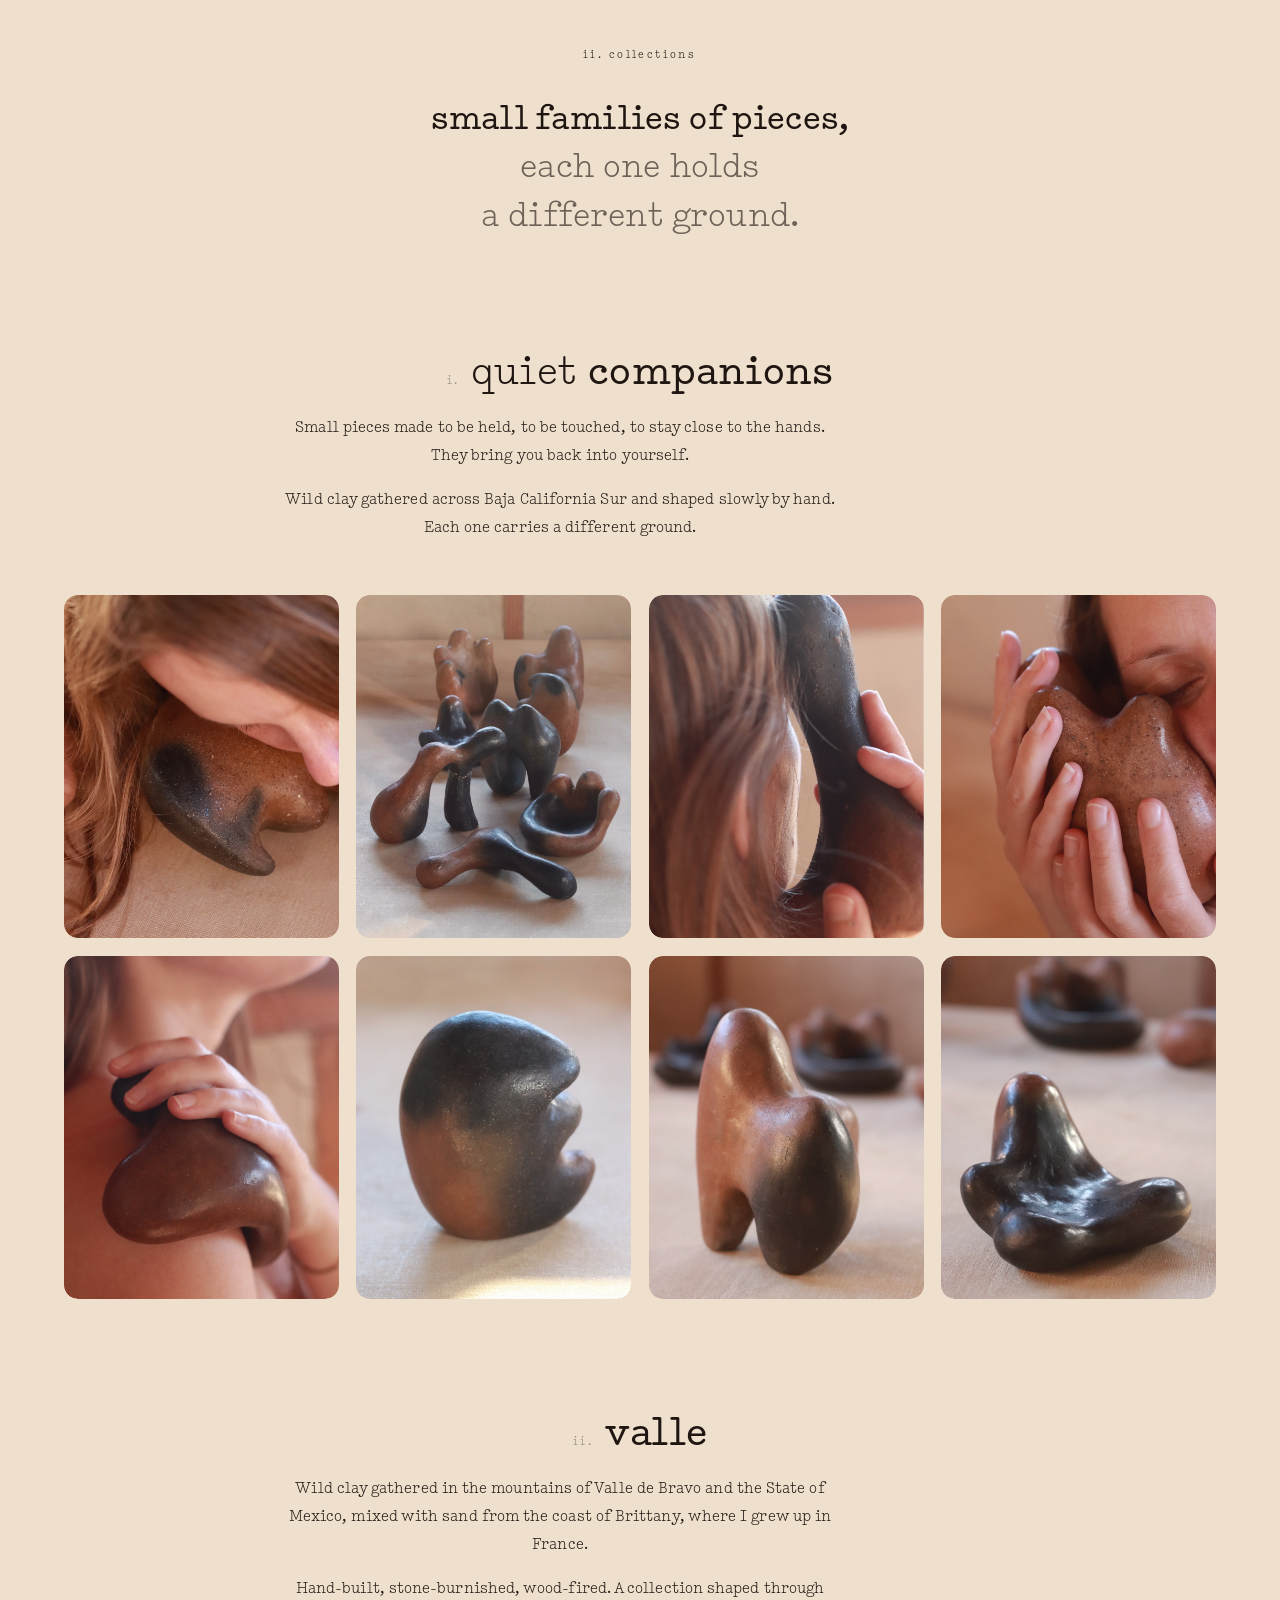
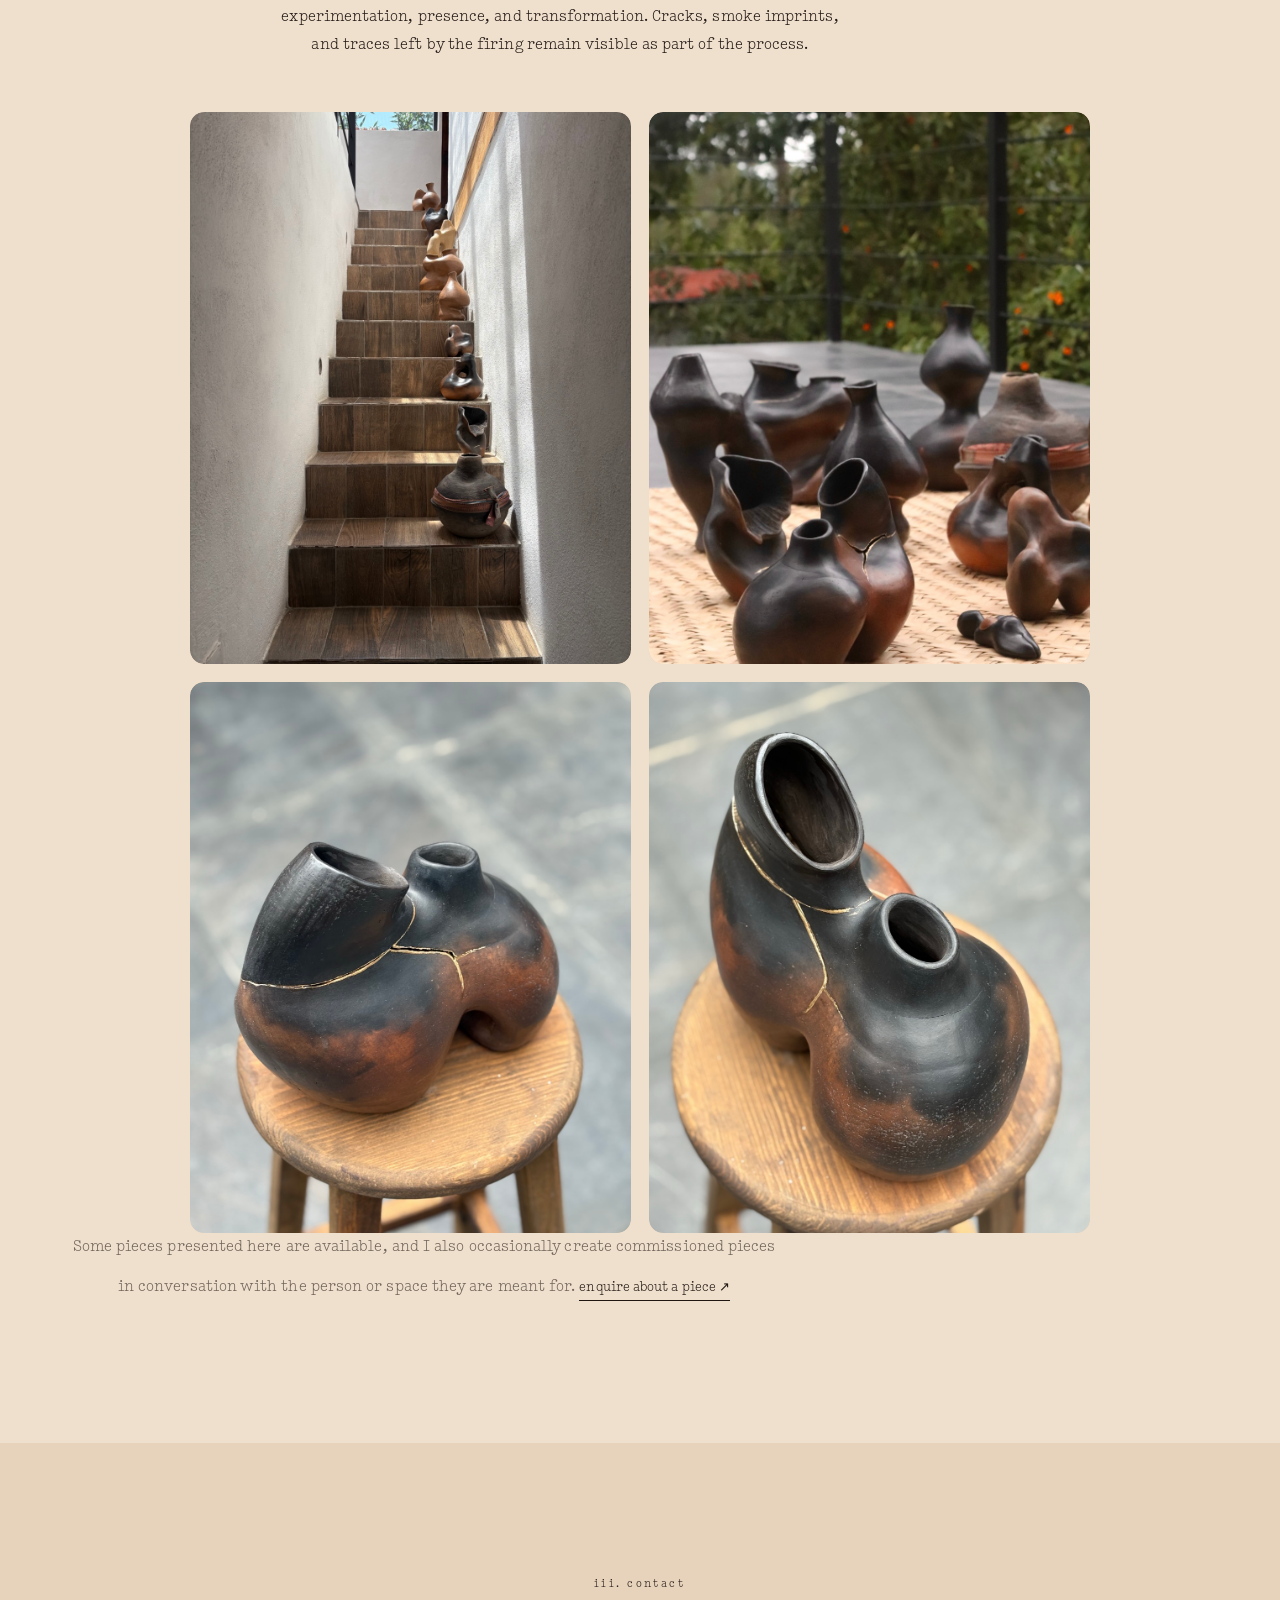
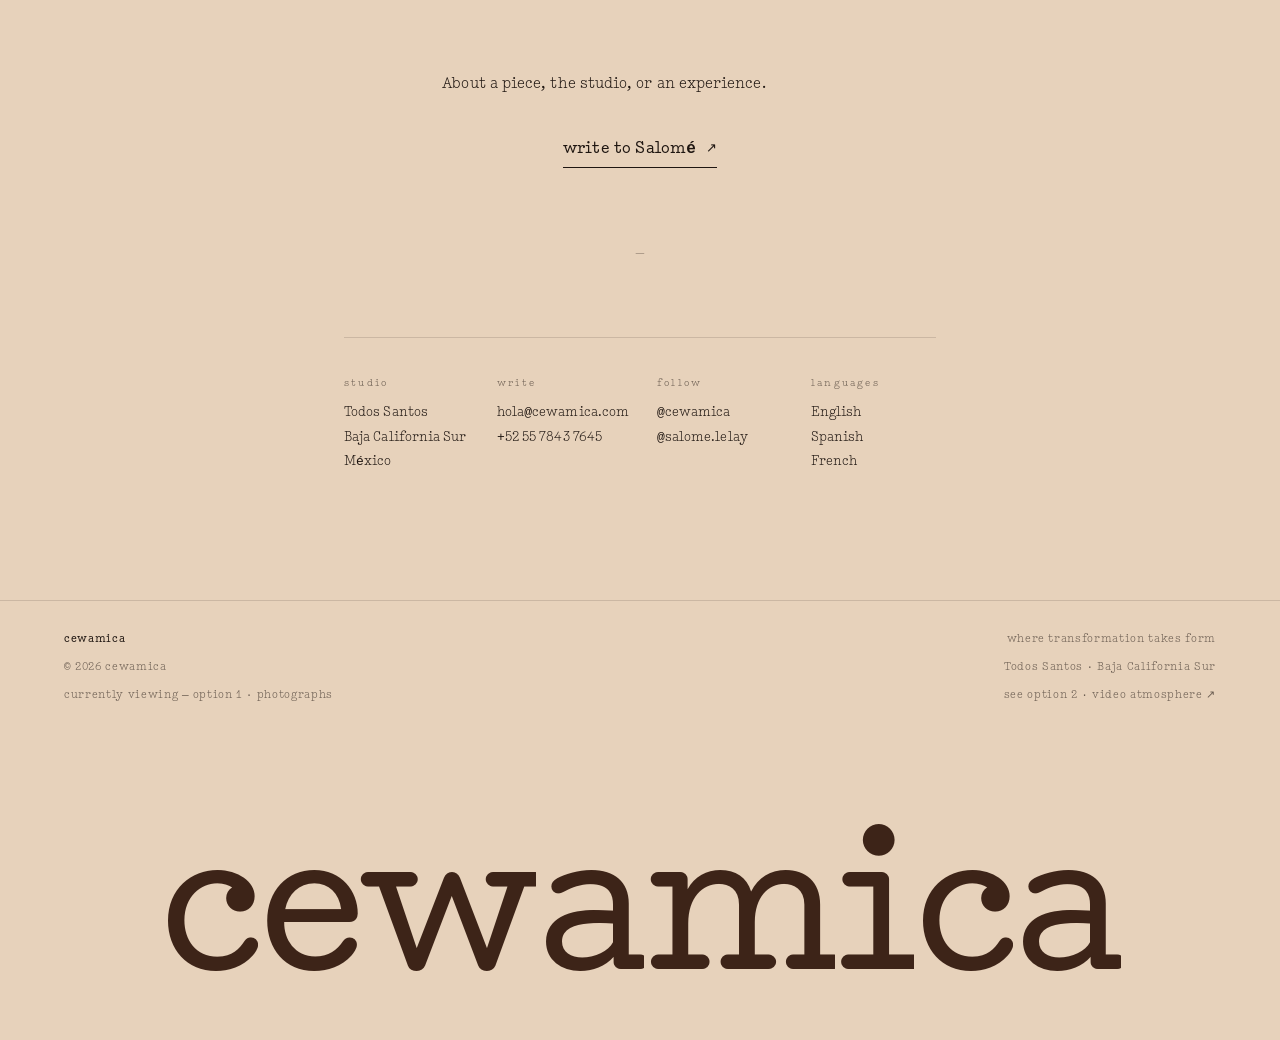
==== commit cad68fbd: "Salomé's text feedback: hero line, taglines, WhatsApp CTAs, contact rewrite Hero (atmospheric only) " ====
--- a/public/index.html
+++ b/public/index.html
@@ -5,7 +5,7 @@
   <meta name="viewport" content="width=device-width, initial-scale=1, viewport-fit=cover" />
   <meta name="theme-color" content="#F4E6D7" />
   <title>cewamica — wild clay, pit-fired, guided sessions in Todos Santos</title>
-  <meta name="description" content="Cewamica — wild clay gathered in Baja California Sur, shaped by hand, pit-fired. Guided one-on-one sessions with Salome Le Lay in Todos Santos." />
+  <meta name="description" content="Cewamica — wild clay gathered in Baja California Sur, shaped by hand, pit-fired. Guided one-on-one sessions with Salomé Le Lay in Todos Santos." />
 
   <link rel="preload" as="font" href="fonts/Typewriter-Regular.otf" type="font/otf" crossorigin />
   <link rel="preload" as="font" href="fonts/Typewriter-Medium.otf" type="font/otf" crossorigin />
@@ -169,7 +169,7 @@
     <div class="strip__inner">
       <p class="strip__copy reveal">
         cewamica — wild clay gathered in Baja California Sur,
-        shaped slowly by hand, pit-fired. <span class="dim">a quiet practice held by Salome Le Lay in Todos Santos.</span>
+        shaped slowly by hand, pit-fired. <span class="dim">a quiet practice held by Salomé Le Lay in Todos Santos.</span>
       </p>
     </div>
   </section>
@@ -198,18 +198,20 @@
           Some people come during moments of transition. Others come out of curiosity
           for the material, or for the experience of shaping earth and seeing what emerges.
         </p>
-        <p class="reveal reveal--delay-2 dim">
-          No previous experience with clay is needed.
+        <p class="footnote reveal reveal--delay-2">
+          * No previous experience with clay is needed.
         </p>
       </div>
 
       <!-- Three offerings -->
       <div class="offers">
 
+        <!-- 1:1 SESSION ============================================ -->
         <article class="offer reveal">
           <header class="offer__head">
             <span class="offer__index">01</span>
             <h3 class="offer__title">1:1 <span class="medium">session</span></h3>
+            <p class="offer__tagline"><em>A space to land.</em></p>
             <span class="offer__meta">one session · 2 hours</span>
           </header>
           <div class="offer__body">
@@ -230,17 +232,29 @@
             <span class="offer__price">$150 <span class="dim">USD</span></span>
             <span class="offer__lang dim">English · Spanish · French</span>
           </footer>
+          <a class="offer__whatsapp" href="https://wa.me/5215578437645?text=Hi%20Salom%C3%A9%2C%20is%20it%20time%20to%20slow%20down%3F%20I%27d%20like%20to%20book%20a%201%3A1%20session." target="_blank" rel="noopener">
+            <span>is it time to slow down?</span>
+            <span class="offer__whatsapp-arrow" aria-hidden="true">↗</span>
+          </a>
+          <!-- TESTIMONIALS — for the future 1:1 gallery page:
+            "It's so easy for me to get caught up in everything. I hadn't realized how
+             much I needed this. I left calmer, more present and more like myself."
+            "I don't often make time for myself like this. It felt good to slow down
+             and simply be."
+          -->
         </article>
 
+        <!-- THE CYCLE ============================================== -->
         <article class="offer reveal reveal--delay-1">
           <header class="offer__head">
             <span class="offer__index">02</span>
             <h3 class="offer__title">the <span class="medium">cycle</span></h3>
+            <p class="offer__tagline"><em>A deeper dialogue through clay.</em></p>
             <span class="offer__meta">a longer process · 6 sessions · 18 hours</span>
           </header>
           <div class="offer__body">
             <p>
-              A slower, one-on-one process moving from collected earth to finished form.
+              A one-on-one process moving from collecting clay to finished form.
             </p>
             <p>
               Across six sessions, we gather clay in nature, prepare it by hand,
@@ -260,12 +274,24 @@
             <span class="offer__price">$900 <span class="dim">USD</span></span>
             <span class="offer__lang dim">18 hours total</span>
           </footer>
+          <a class="offer__whatsapp" href="https://wa.me/5215578437645?text=Hi%20Salom%C3%A9%2C%20I%27m%20ready%20to%20get%20my%20hands%20dirty.%20Tell%20me%20about%20the%20Cycle." target="_blank" rel="noopener">
+            <span>ready to get your hands dirty?</span>
+            <span class="offer__whatsapp-arrow" aria-hidden="true">↗</span>
+          </a>
+          <!-- TESTIMONIALS — for the future Cycle gallery page:
+            "I came because I wanted to learn about wild clay. I didn't expect the
+             process to teach me so much about myself…"
+            "I've never been so involved in the making of a piece. It changed the way
+             I think about ceramics."
+          -->
         </article>
 
+        <!-- SMALL GROUP =========================================== -->
         <article class="offer reveal reveal--delay-2">
           <header class="offer__head">
             <span class="offer__index">03</span>
             <h3 class="offer__title">small group <span class="medium">experiences</span></h3>
+            <p class="offer__tagline"><em>A return to presence, together.</em></p>
             <span class="offer__meta">2–3 people · ~3 hours</span>
           </header>
           <div class="offer__body">
@@ -280,8 +306,17 @@
           </div>
           <footer class="offer__foot">
             <span class="offer__price dim">by request</span>
-            <a class="offer__cta" href="mailto:hola@cewamica.com">enquire ↗</a>
+            <span class="offer__lang dim">English · Spanish · French</span>
           </footer>
+          <a class="offer__whatsapp" href="https://wa.me/5215578437645?text=Hi%20Salom%C3%A9%2C%20who%20would%20I%20bring%3F%20Tell%20me%20about%20the%20group%20experience." target="_blank" rel="noopener">
+            <span>who would you bring?</span>
+            <span class="offer__whatsapp-arrow" aria-hidden="true">↗</span>
+          </a>
+          <!-- TESTIMONIALS — for the future group-experience gallery page:
+            "We came expecting to spend an afternoon working with clay. We left with a
+             memory we will carry for a long time."
+            "It's hard to explain what happened that day. I'm still grateful for it."
+          -->
         </article>
 
       </div>
@@ -293,8 +328,8 @@
         <div class="about__grid">
 
           <figure class="about__media reveal">
-            <img src="images/about/salome.jpg" alt="Salome Le Lay" loading="lazy" />
-            <figcaption class="dim">Salome Le Lay</figcaption>
+            <img src="images/about/salome.jpg" alt="Salomé Le Lay" loading="lazy" />
+            <figcaption class="dim">Salomé Le Lay</figcaption>
           </figure>
 
           <div class="about__copy">
@@ -322,7 +357,7 @@
                 through form, gesture, and volume — allowing things to emerge
                 in three dimensions, without needing to fully control them.
               </p>
-              <p class="signature">— Salome</p>
+              <p class="signature">— Salomé</p>
             </div>
           </div>
 
@@ -420,18 +455,16 @@
       <span class="eyebrow reveal">iii. contact</span>
 
       <h2 class="display reveal reveal--delay-1">
-        <span class="line">if something resonates,</span>
-        <span class="line dim">come closer.</span>
+        <span class="line">curious?</span>
       </h2>
 
       <p class="contact__lede reveal reveal--delay-2 dim">
-        Some people ask about pieces. Others come to know the studio.
-        Others book a session. If something moves inside, write to me.
+        About a piece, the studio, or an experience.
       </p>
 
       <div class="contact__cta-wrap reveal reveal--delay-2">
         <a class="contact__cta" href="mailto:hola@cewamica.com">
-          write to Salome
+          write to Salomé
           <span class="arrow" aria-hidden="true">↗</span>
         </a>
       </div>
--- a/public/styles.css
+++ b/public/styles.css
@@ -551,6 +551,51 @@
   letter-spacing: 0.02em;
   border-bottom: 1px solid currentColor;
   padding-bottom: 1px;
+}
+
+/* Tagline — italic subtitle right below offer title */
+.offer__tagline {
+  margin: 6px 0 6px;
+  font-size: clamp(15px, 1.2vw, 17px);
+  line-height: 1.4;
+  color: var(--clay);
+  font-style: italic;
+  opacity: var(--o-85);
+}
+.offer__tagline em { font-style: italic; }
+
+/* WhatsApp threshold CTA at the bottom of each offer — a quiet, full-width
+   gesture that closes the card. */
+.offer__whatsapp {
+  display: inline-flex; align-items: baseline; gap: 10px;
+  margin-top: 22px;
+  font-size: 14px;
+  letter-spacing: 0.005em;
+  font-weight: 600;
+  color: var(--clay);
+  border-bottom: 1px solid currentColor;
+  padding-bottom: 3px;
+  align-self: flex-start;
+  transition: opacity 0.4s var(--ease-soft);
+}
+.offer__whatsapp:hover { opacity: 0.65; }
+.offer__whatsapp-arrow {
+  font-weight: 400;
+  font-size: 12px;
+  position: relative; top: -1px;
+  transition: transform 0.4s var(--ease-soft);
+}
+.offer__whatsapp:hover .offer__whatsapp-arrow {
+  transform: translate(2px, -2px);
+}
+
+/* Aside footnote — "* No previous experience..." */
+.footnote {
+  margin-top: 2.2em !important;
+  font-size: 13px;
+  line-height: 1.7;
+  opacity: var(--o-45);
+  font-style: italic;
 }
 
 /* ABOUT inside Experiences */
@@ -890,6 +935,46 @@
 }
 
 /* ==========================================================================
+   OPTION 2 ONLY — Courier Prime typography (data-option="2" on body)
+   Courier Prime has weights 400 + 700 (no 600 like Typewriter), and real
+   italic. Map emphasis classes to 700, give italics breathing room, and
+   open letter-spacing slightly since Courier Prime reads denser.
+   ========================================================================== */
+[data-option="2"] {
+  --font: 'Courier Prime', 'Courier New', ui-monospace, monospace;
+}
+[data-option="2"] body { letter-spacing: 0.012em; }
+
+/* All emphasis classes — Typewriter used 600, Courier Prime needs 700 */
+[data-option="2"] .medium,
+[data-option="2"] .nav__brand-text,
+[data-option="2"] .mobile-drawer a,
+[data-option="2"] .display,
+[data-option="2"] .frag__line--lead,
+[data-option="2"] .offer__title .medium,
+[data-option="2"] .offer__price,
+[data-option="2"] .collection__title .medium,
+[data-option="2"] .about__title,
+[data-option="2"] .foot__wordmark,
+[data-option="2"] .giant-wordmark,
+[data-option="2"] .about__body .signature,
+[data-option="2"] .contact__cta { font-weight: 700; }
+
+/* Display lines that were dimmed (regular) stay 400 — preserves the
+   typewriter "afterthought" pacing. */
+[data-option="2"] .display .line.dim,
+[data-option="2"] .frag__line--sub { font-weight: 400; }
+
+/* Courier Prime has true italic — use it for the running em that I had
+   to leave alone with the Typewriter set. */
+[data-option="2"] em { font-style: italic; font-weight: inherit; }
+
+/* Slightly tighten the giant footer wordmark — Courier Prime's bold is
+   chunkier than Typewriter's medium, so a touch less letter-spacing
+   keeps it from feeling heavy. */
+[data-option="2"] .giant-wordmark { letter-spacing: -0.045em; }
+
+/* ==========================================================================
    OPTION 1 ONLY — softer, rounded image corners (data-option="1" on body)
    Hero stays full-bleed; gallery + portraits get a gentle 14px radius.
    ========================================================================== */
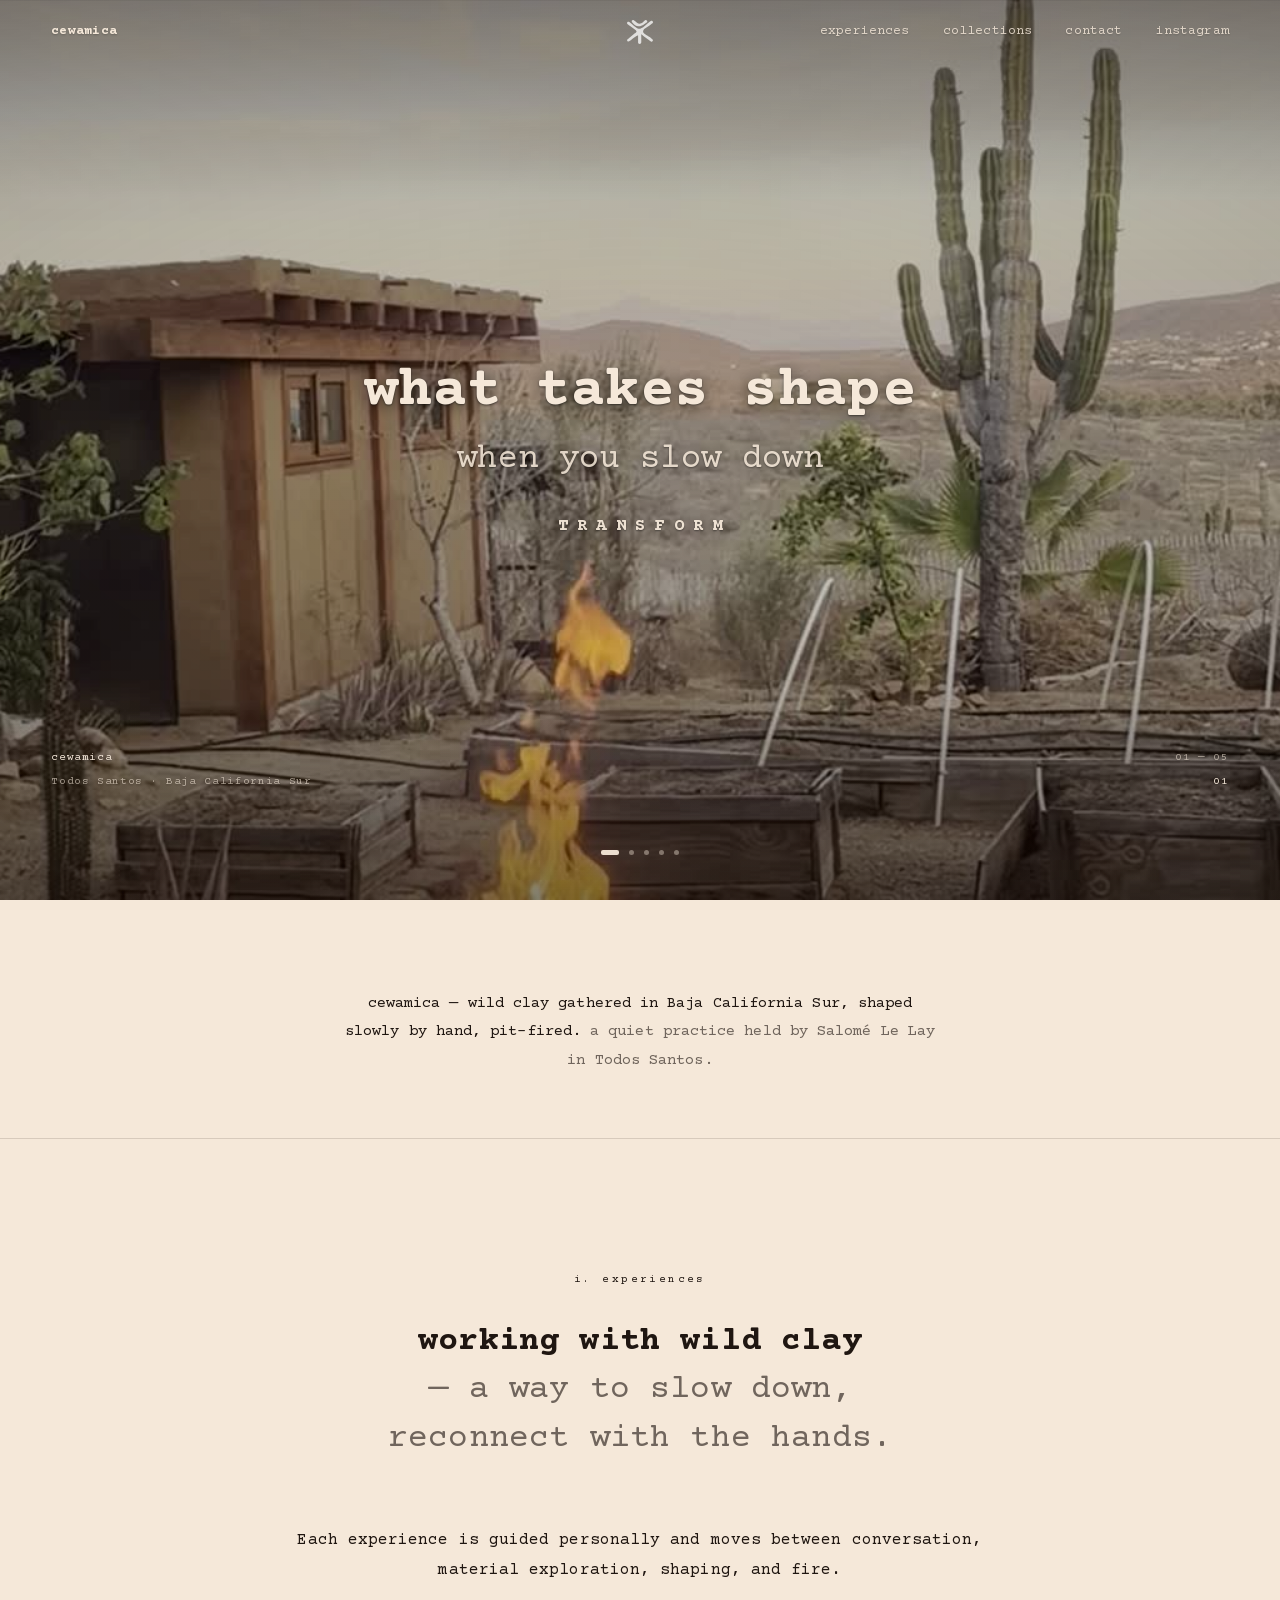
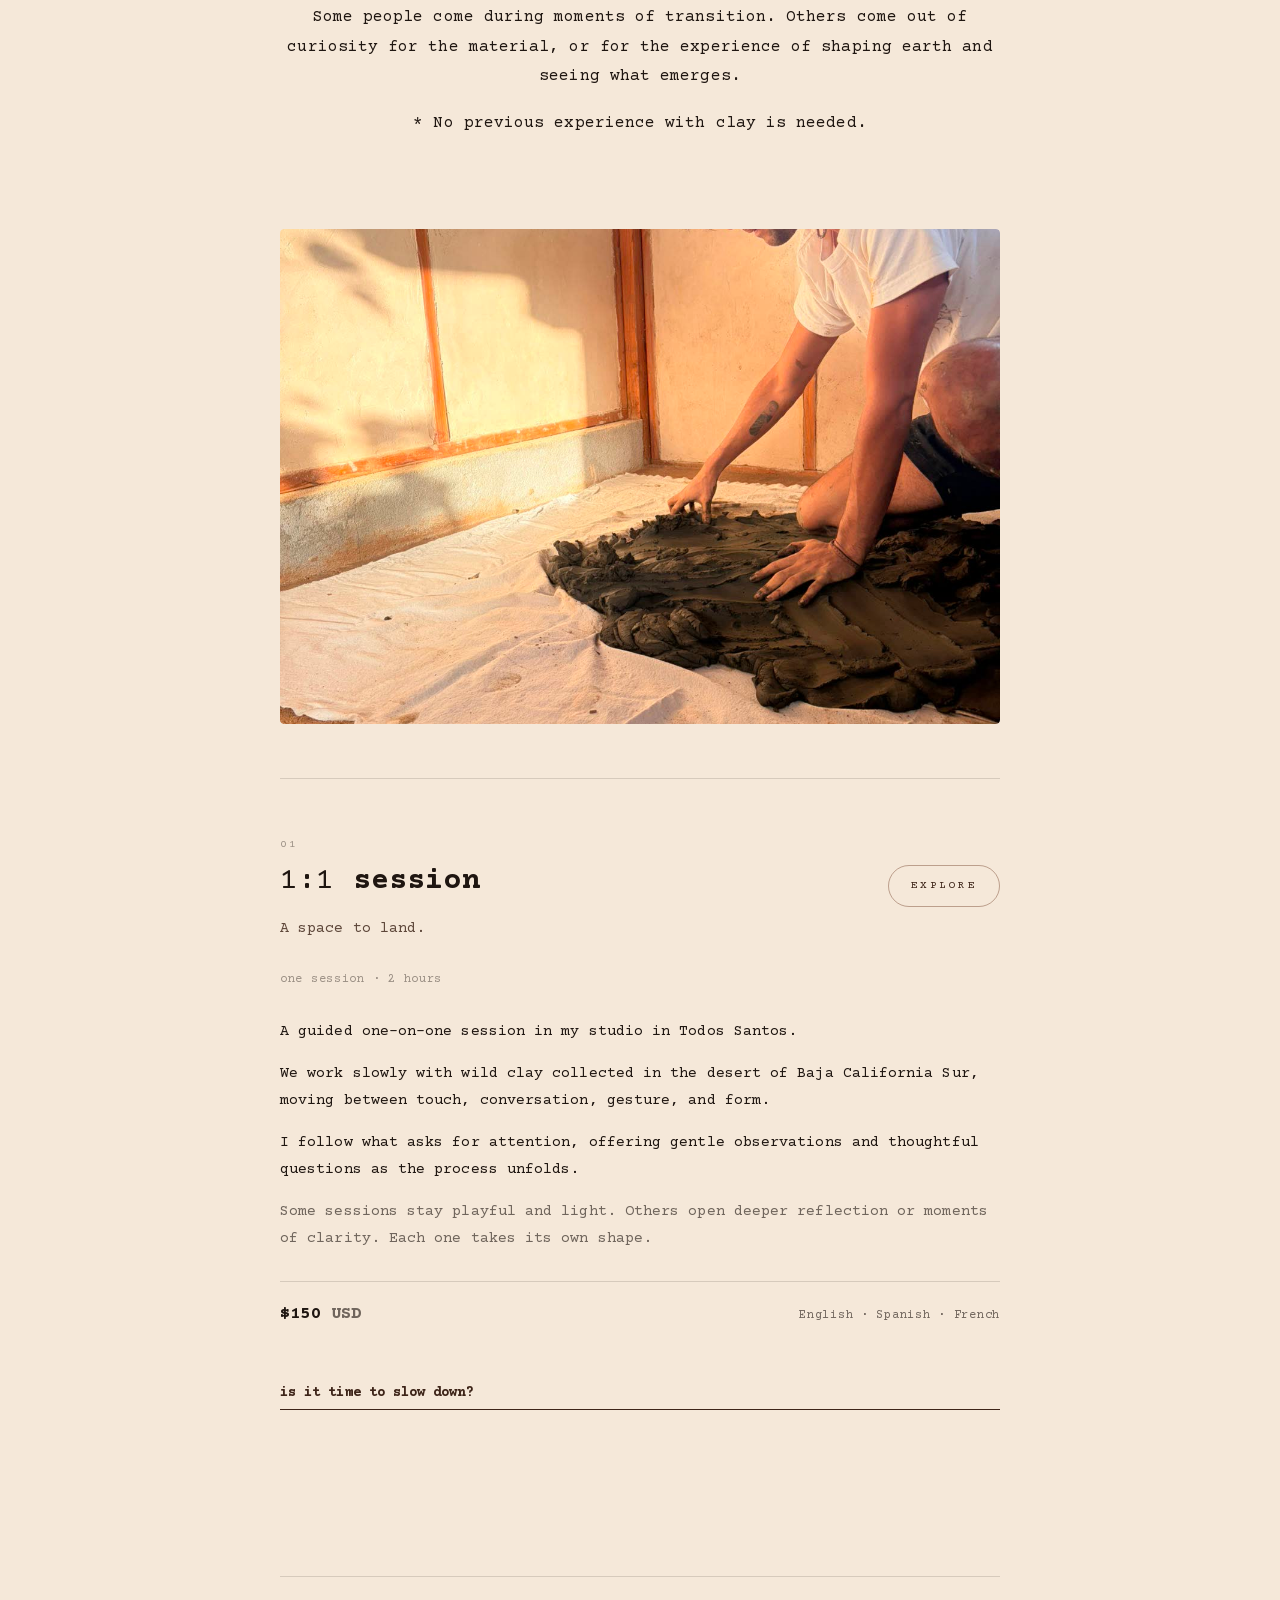
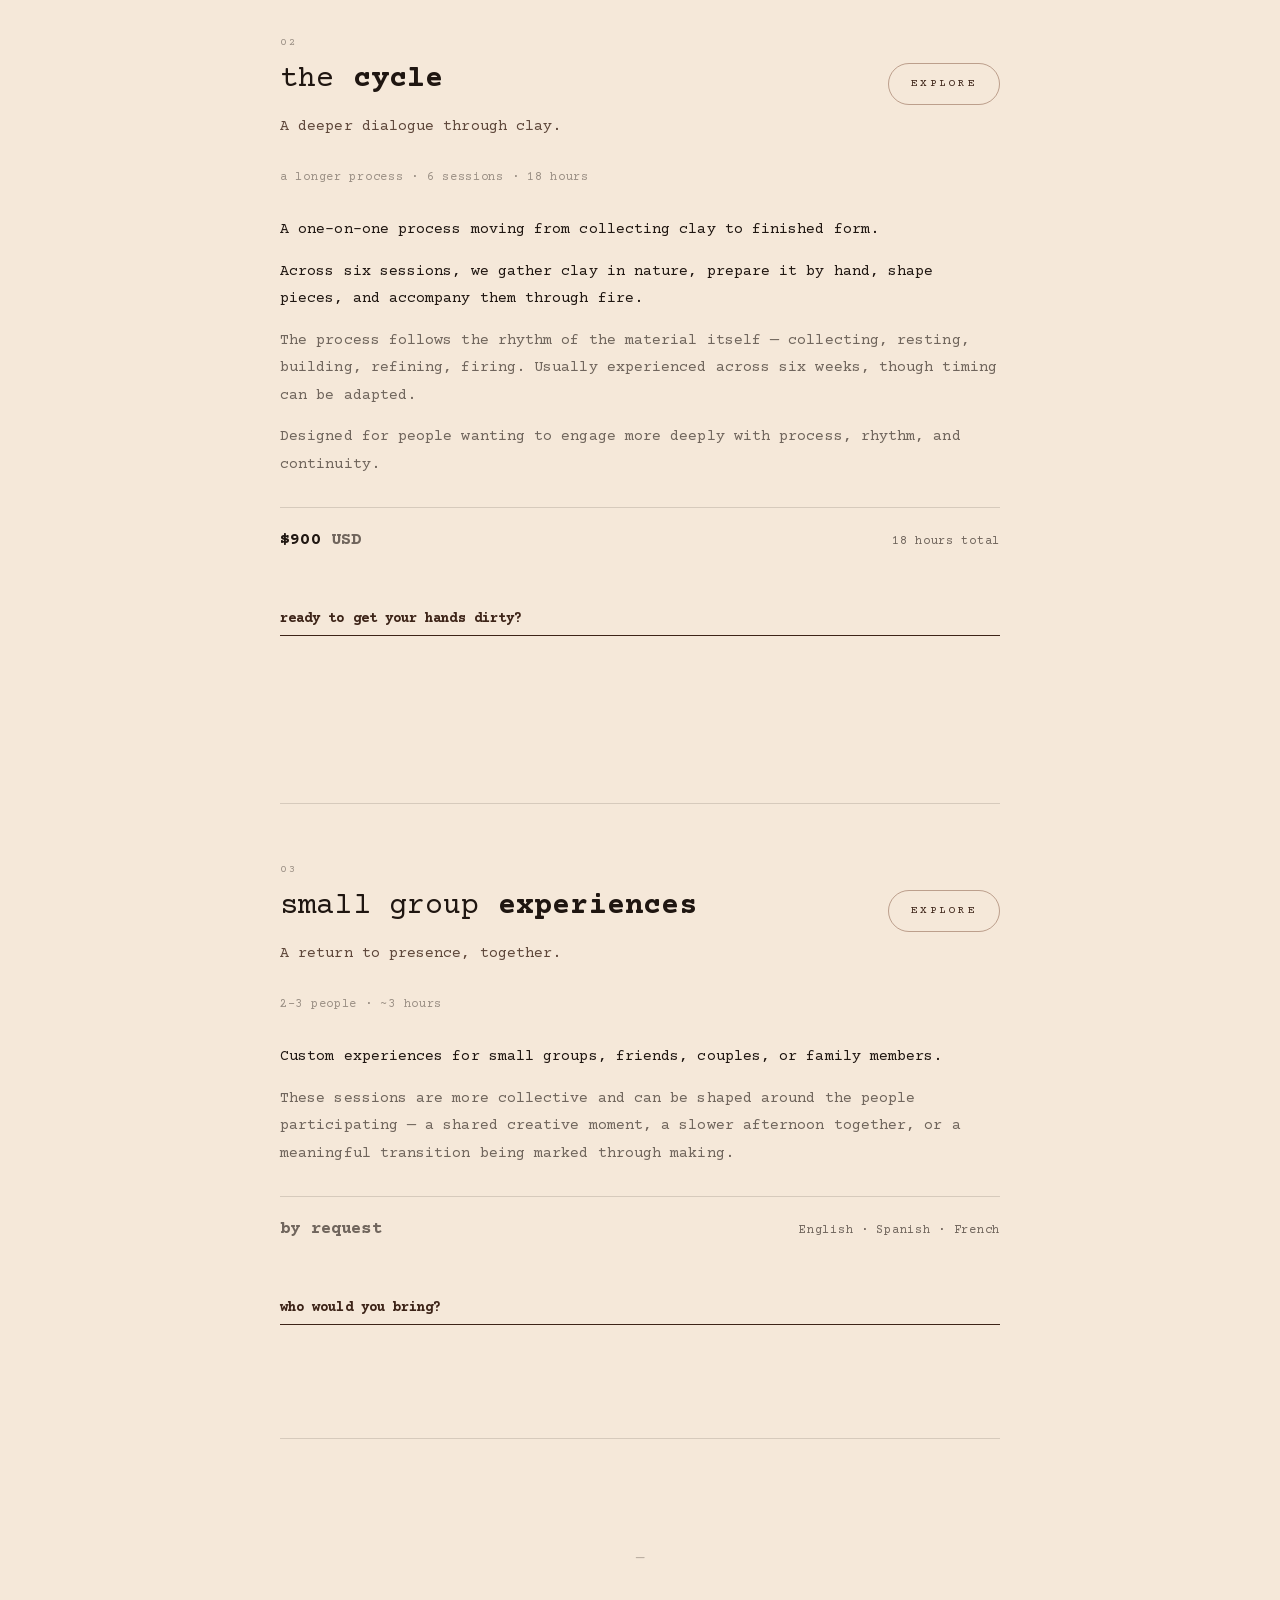
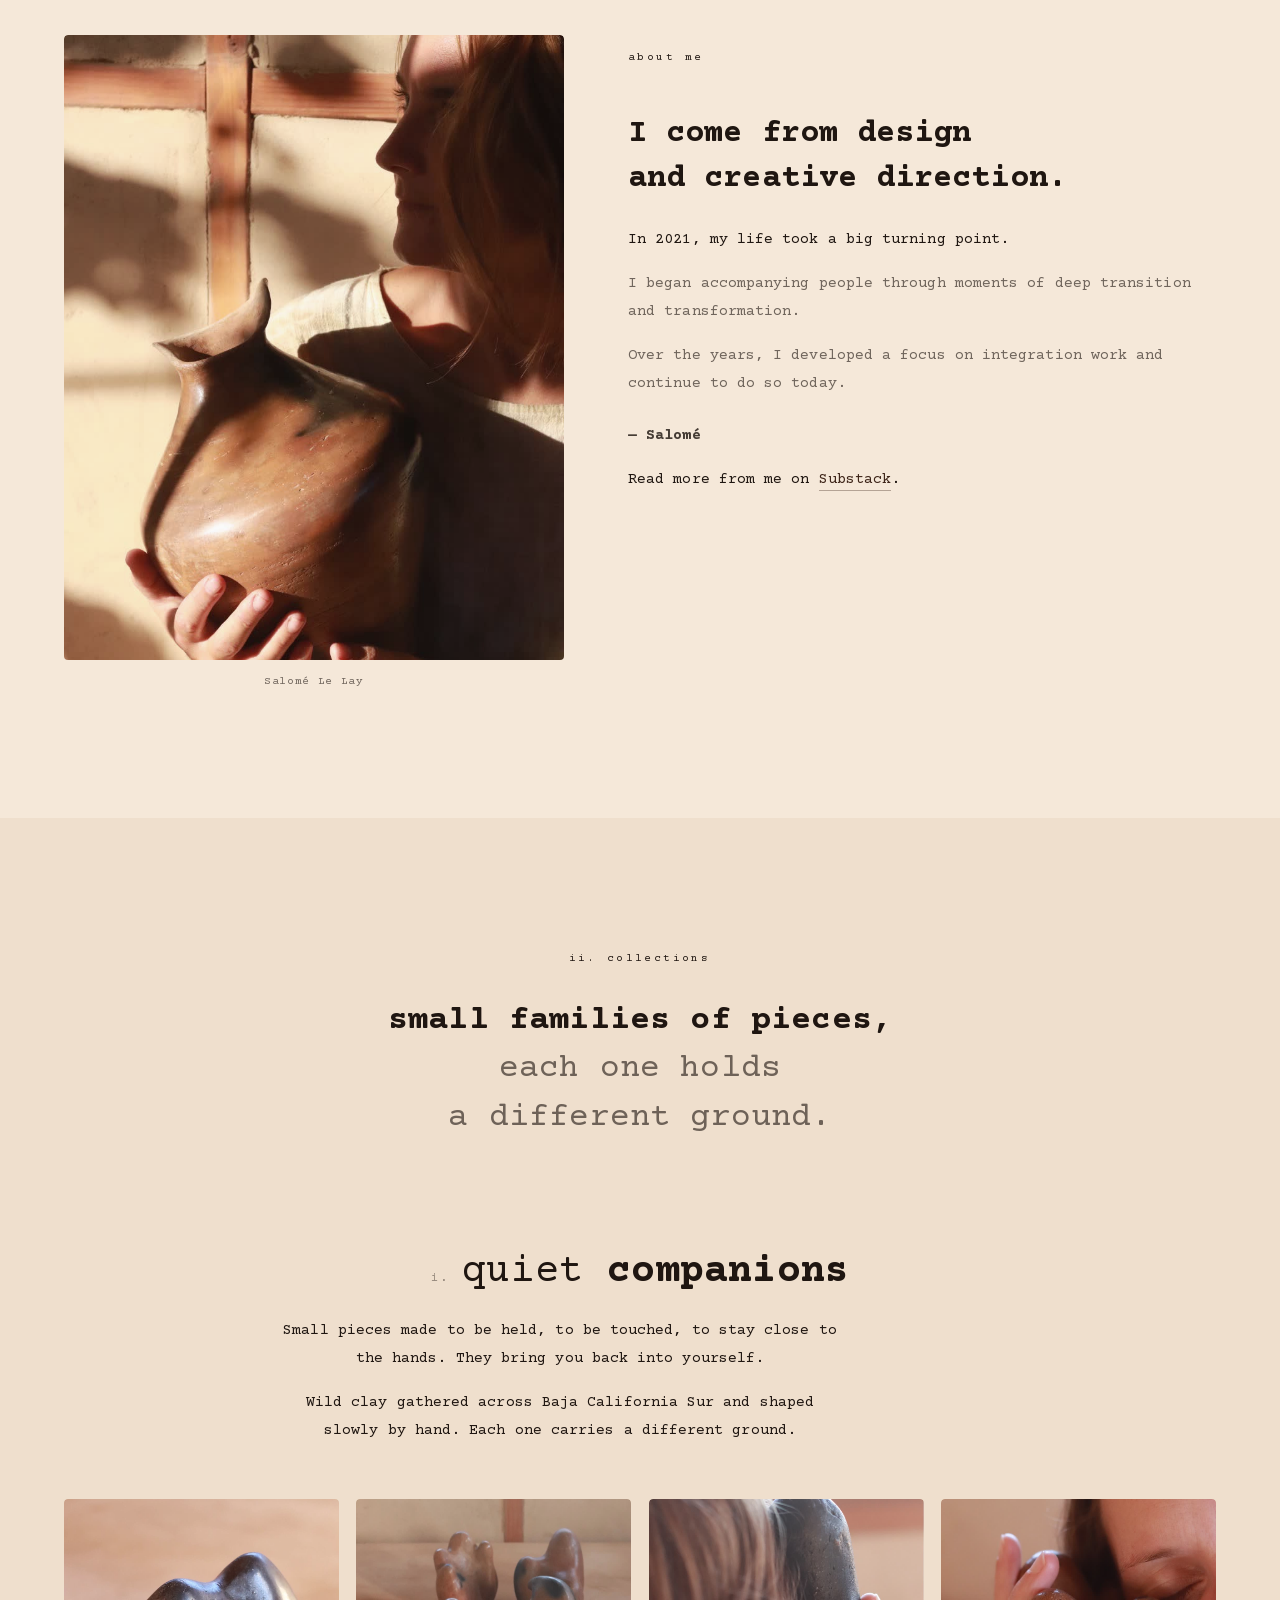
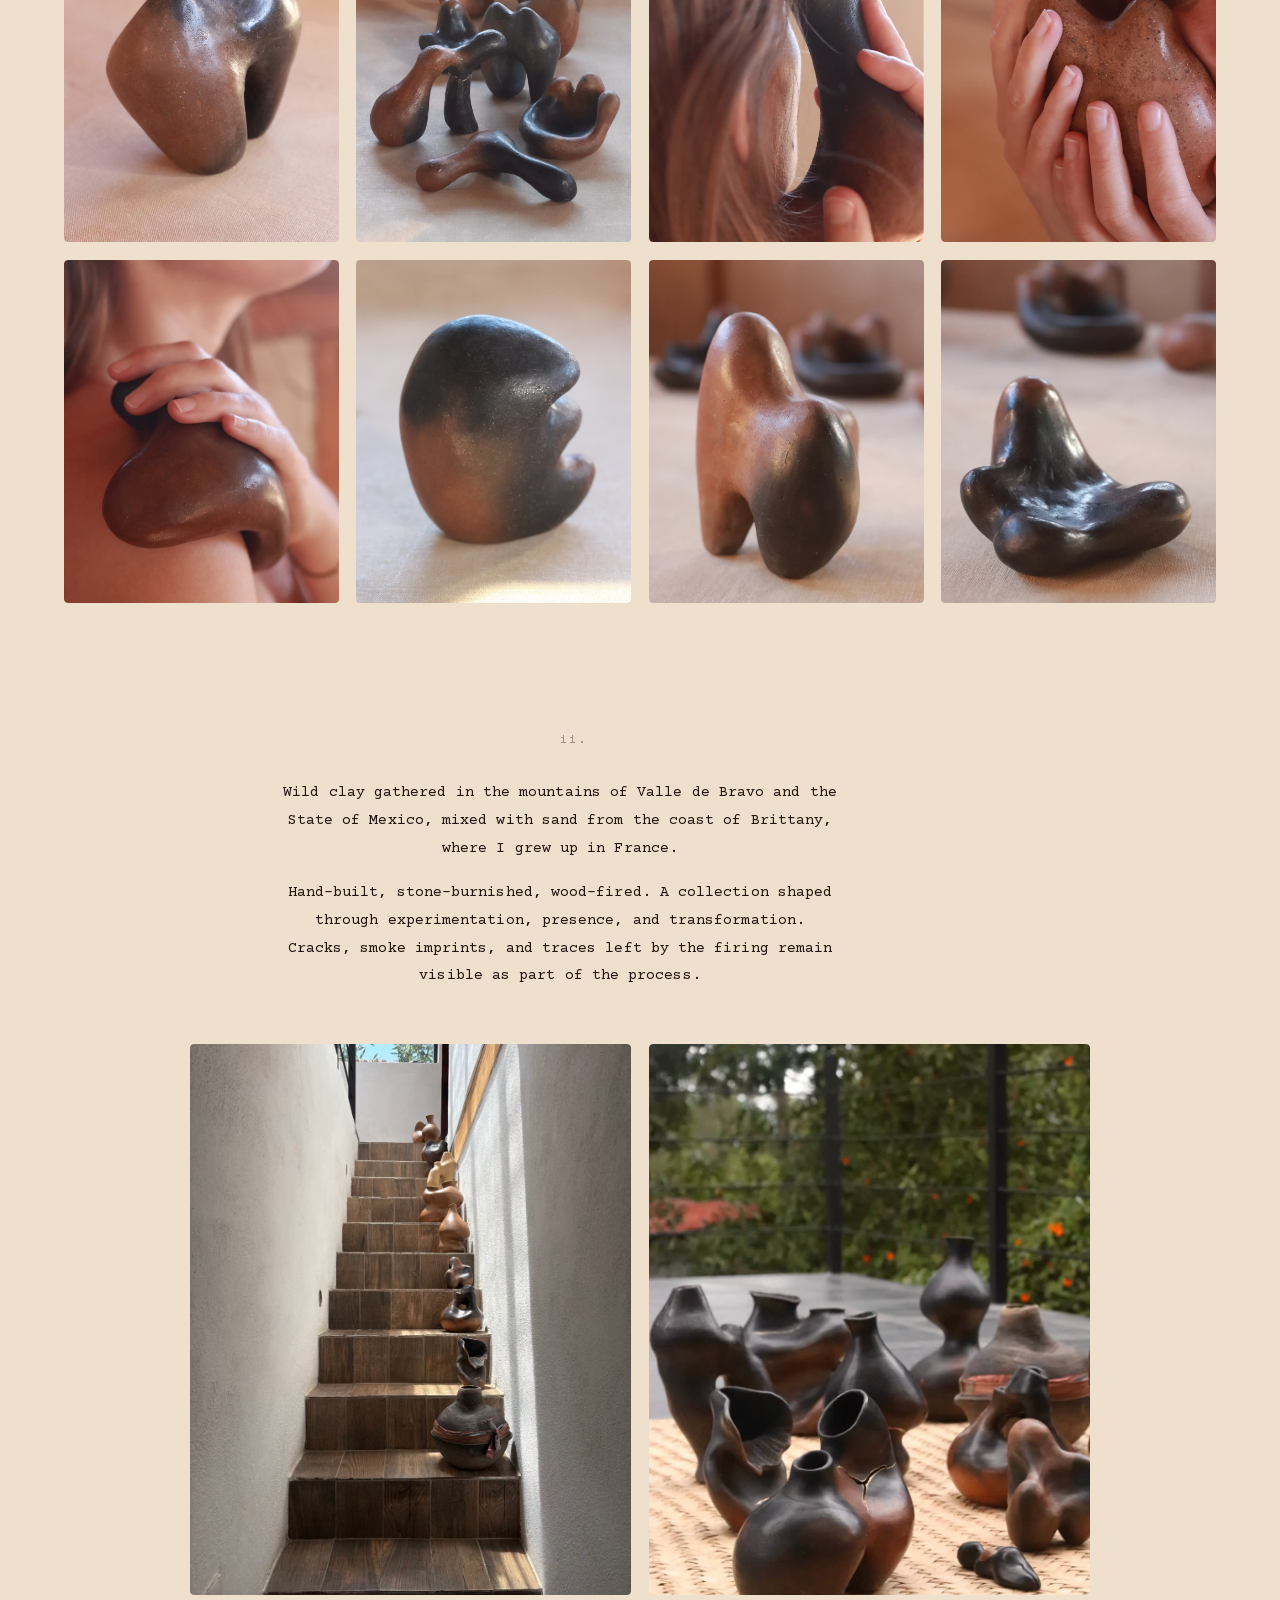
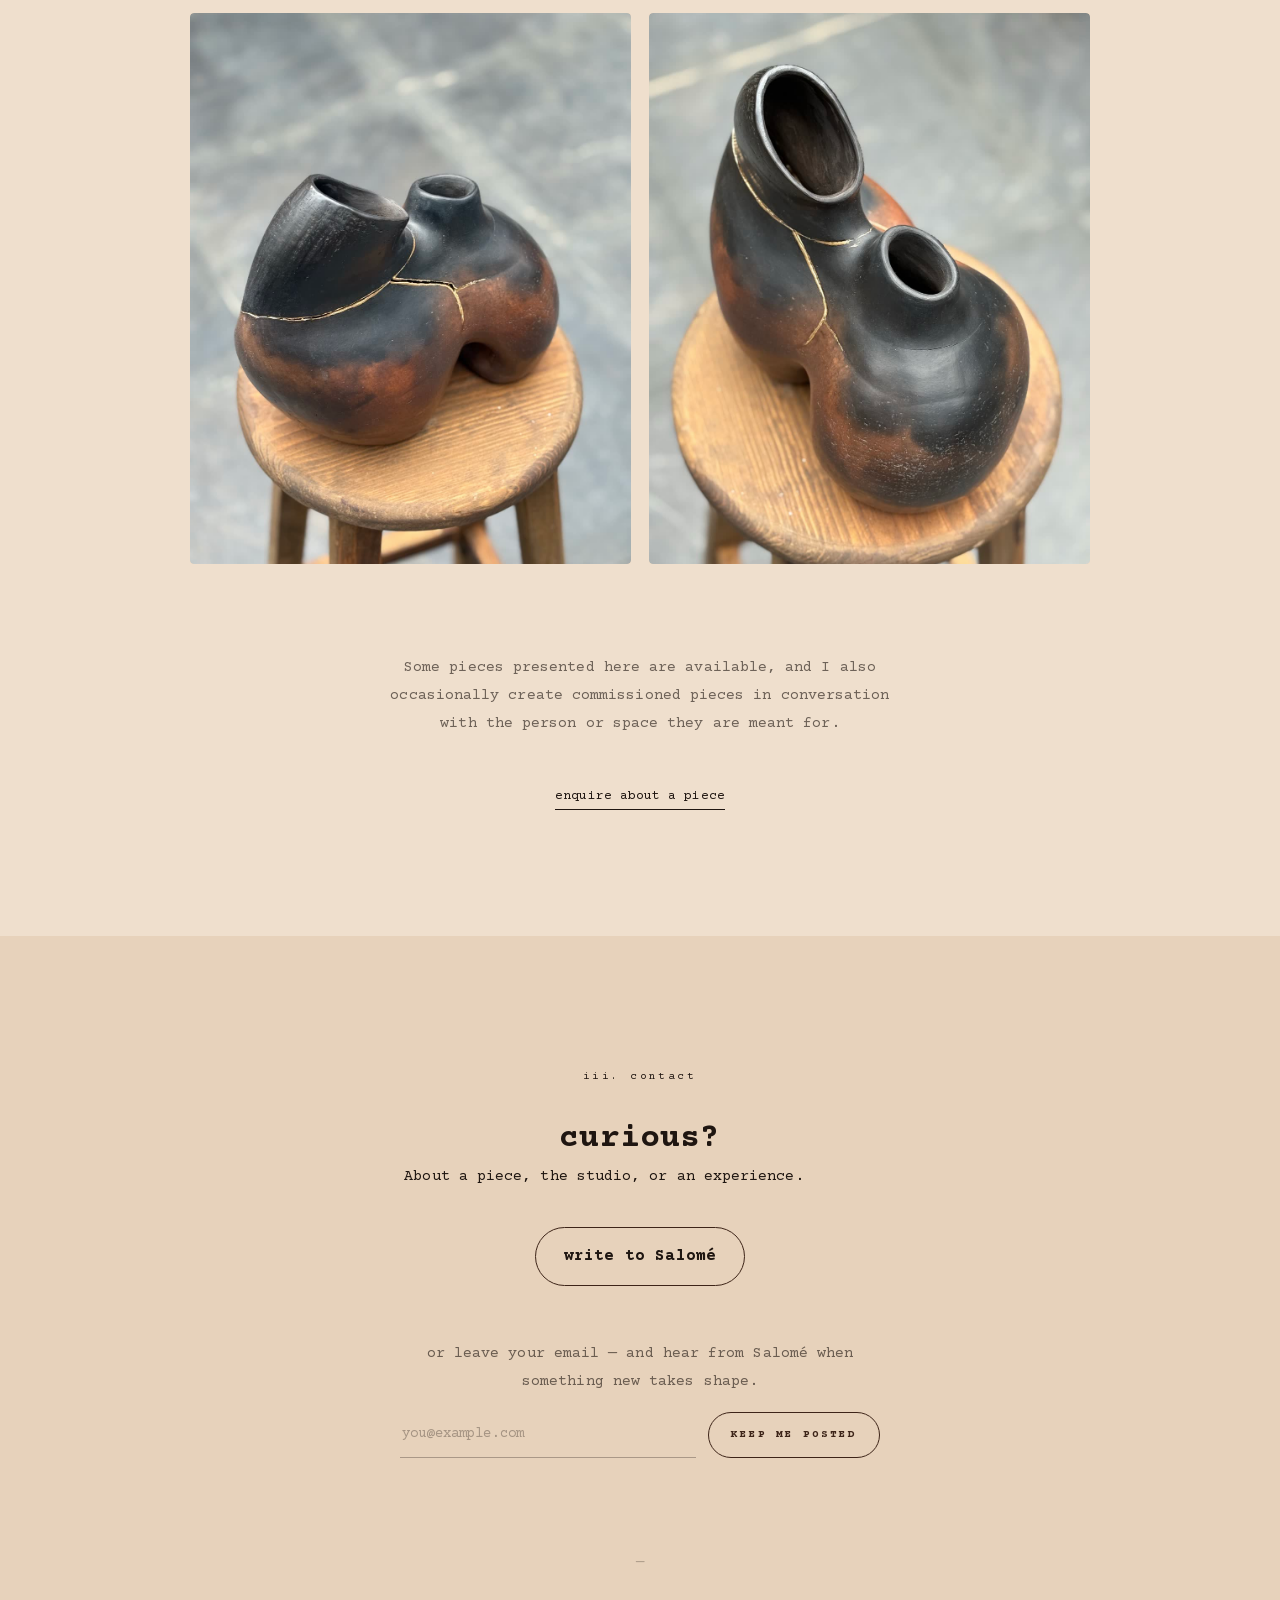
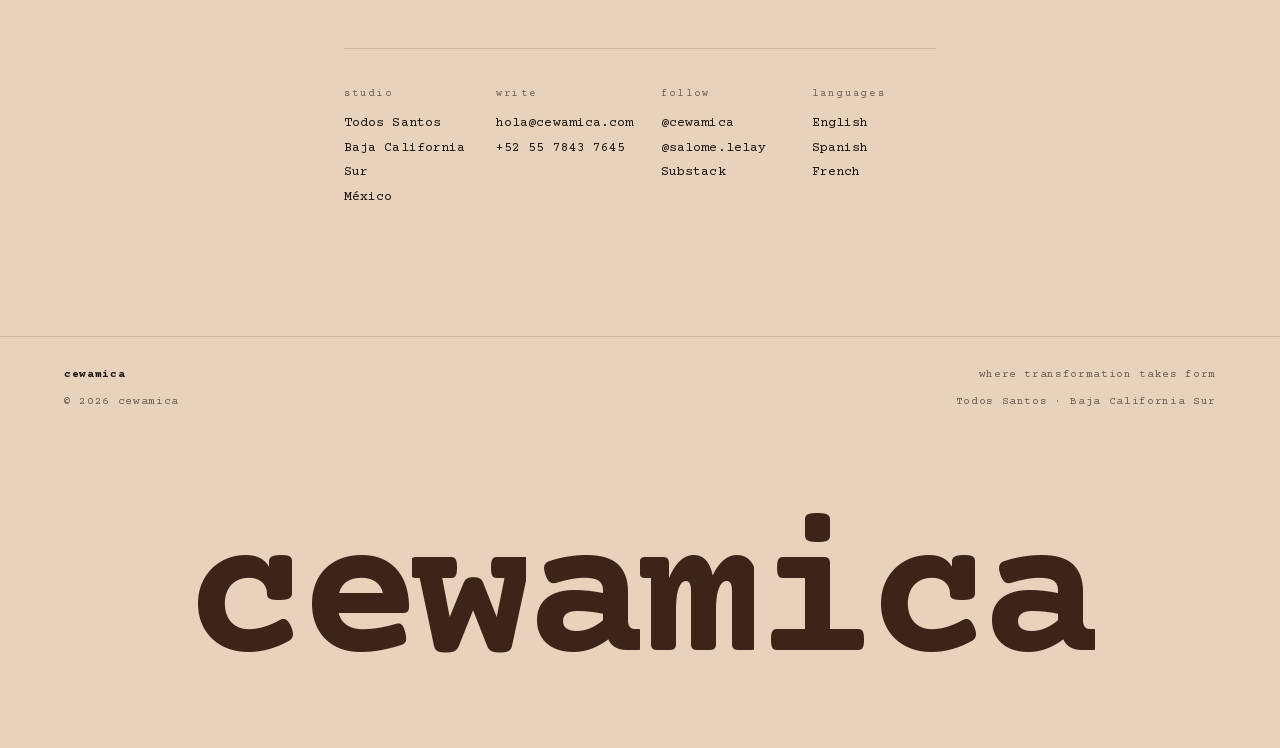
==== commit 829d5151: "Delivery: promote atmospheric to the root URL The final site (video-immersive version) now lives at " ====
--- a/public/index.html
+++ b/public/index.html
@@ -4,18 +4,19 @@
   <meta charset="UTF-8" />
   <meta name="viewport" content="width=device-width, initial-scale=1, viewport-fit=cover" />
   <meta name="theme-color" content="#F4E6D7" />
-  <title>cewamica — wild clay, pit-fired, guided sessions in Todos Santos</title>
+  <title>cewámica — wild clay · Todos Santos, Baja California Sur</title>
   <meta name="description" content="Cewamica — wild clay gathered in Baja California Sur, shaped by hand, pit-fired. Guided one-on-one sessions with Salomé Le Lay in Todos Santos." />
 
-  <link rel="preload" as="font" href="fonts/Typewriter-Regular.otf" type="font/otf" crossorigin />
-  <link rel="preload" as="font" href="fonts/Typewriter-Medium.otf" type="font/otf" crossorigin />
-
-  <link rel="preload" as="image" href="images/hero/01-wild-clay.jpg" />
-  <link rel="preload" as="image" href="images/hero/02-pit-fired.jpg" />
+  <!-- Critical window: ONLY what first paint needs.
+       Poster 01 paints the hero instantly; everything else streams in after.
+       Fonts are self-hosted woff2 (11KB each) — zero external round-trips. -->
+  <link rel="preload" as="image" href="atmospheric/videos/01.jpg" fetchpriority="high" />
+  <link rel="preload" as="font" href="fonts/CourierPrime-Regular.woff2" type="font/woff2" crossorigin />
+  <link rel="preload" as="font" href="fonts/CourierPrime-Bold.woff2" type="font/woff2" crossorigin />
 
   <link rel="stylesheet" href="styles.css" />
 </head>
-<body data-option="1">
+<body data-option="2">
 
   <!-- Scroll progress -->
   <div class="scroll-progress" aria-hidden="true"><span id="scrollProgressBar"></span></div>
@@ -55,79 +56,85 @@
   </div>
 
   <!-- =============================================================
-       HERO — immersive, atmospheric fragments rotating with images
+       HERO — atmospheric video version (option 2)
        ============================================================= -->
-  <header class="hero" id="top" aria-label="Cewamica">
+  <header class="hero" id="top" aria-label="Cewamica" data-mode="video">
 
     <div class="hero__slides" id="heroSlides">
 
+      <!-- Salomé's landing order: Transform · Expand · Listen · Explore · Feel.
+           Video NN maps 1:1 to slide index (01=transform … 05=feel). -->
       <article class="slide is-active" data-slide="0">
-        <div class="slide__image" style="background-image:url('images/hero/01-wild-clay.jpg');"></div>
+        <video class="slide__video" preload="auto" muted playsinline autoplay loop
+               poster="atmospheric/videos/01.jpg">
+          <source src="atmospheric/videos/01.mp4" type="video/mp4" />
+        </video>
         <div class="slide__veil"></div>
       </article>
 
       <article class="slide" data-slide="1">
-        <div class="slide__image" style="background-image:url('images/hero/04-intuitive.jpg');"></div>
+        <video class="slide__video" preload="none" muted playsinline loop
+               poster="atmospheric/videos/02.jpg">
+          <source src="atmospheric/videos/02.mp4" type="video/mp4" />
+        </video>
         <div class="slide__veil"></div>
       </article>
 
       <article class="slide" data-slide="2">
-        <div class="slide__image" style="background-image:url('images/hero/03-pieces.jpg');"></div>
+        <video class="slide__video" preload="none" muted playsinline loop
+               poster="atmospheric/videos/03.jpg">
+          <source src="atmospheric/videos/03.mp4" type="video/mp4" />
+        </video>
         <div class="slide__veil"></div>
       </article>
 
       <article class="slide" data-slide="3">
-        <div class="slide__image" style="background-image:url('images/hero/02-pit-fired.jpg');"></div>
+        <video class="slide__video" preload="none" muted playsinline loop
+               poster="atmospheric/videos/04.jpg">
+          <source src="atmospheric/videos/04.mp4" type="video/mp4" />
+        </video>
         <div class="slide__veil"></div>
       </article>
 
       <article class="slide" data-slide="4">
-        <div class="slide__image" style="background-image:url('images/barro/barro-12.jpg');"></div>
+        <video class="slide__video" preload="none" muted playsinline loop
+               poster="atmospheric/videos/05.jpg">
+          <source src="atmospheric/videos/05.mp4" type="video/mp4" />
+        </video>
         <div class="slide__veil"></div>
       </article>
 
-      <article class="slide" data-slide="5">
-        <div class="slide__image" style="background-image:url('images/about/salome.jpg');"></div>
-        <div class="slide__veil"></div>
-      </article>
-
-      <article class="slide" data-slide="6">
-        <div class="slide__image" style="background-image:url('images/quiet/quiet-13.jpg');"></div>
-        <div class="slide__veil"></div>
-      </article>
-
-    </div>
-
-    <!-- Centered typewriter fragment, swaps with each slide -->
+    </div>
+
+    <!-- Centered fragment — Salomé's single line, repeated under every video.
+         (Same text per slide is intentional. The line breathes against six
+         different Baja landscapes — the meaning settles deeper with each return.) -->
     <div class="hero__fragment" aria-live="polite">
       <div class="frag-stack" id="fragStack">
         <p class="frag is-active" data-frag="0">
-          <span class="frag__line frag__line--lead">wild earth</span>
-          <span class="frag__line frag__line--sub">from Baja Sur</span>
+          <span class="frag__line frag__line--lead">what takes shape</span>
+          <span class="frag__line frag__line--sub">when you slow down</span>
+          <span class="frag__word">transform</span>
         </p>
         <p class="frag" data-frag="1">
-          <span class="frag__line frag__line--lead">returning</span>
-          <span class="frag__line frag__line--sub">to the hands</span>
+          <span class="frag__line frag__line--lead">what takes shape</span>
+          <span class="frag__line frag__line--sub">when you slow down</span>
+          <span class="frag__word">expand</span>
         </p>
         <p class="frag" data-frag="2">
           <span class="frag__line frag__line--lead">what takes shape</span>
           <span class="frag__line frag__line--sub">when you slow down</span>
+          <span class="frag__word">listen</span>
         </p>
         <p class="frag" data-frag="3">
-          <span class="frag__line frag__line--lead">matter</span>
-          <span class="frag__line frag__line--sub">in movement</span>
+          <span class="frag__line frag__line--lead">what takes shape</span>
+          <span class="frag__line frag__line--sub">when you slow down</span>
+          <span class="frag__word">explore</span>
         </p>
         <p class="frag" data-frag="4">
-          <span class="frag__line frag__line--lead">clay as matter</span>
-          <span class="frag__line frag__line--sub">and mirror</span>
-        </p>
-        <p class="frag" data-frag="5">
-          <span class="frag__line frag__line--lead">guided,</span>
-          <span class="frag__line frag__line--sub">one at a time</span>
-        </p>
-        <p class="frag" data-frag="6">
-          <span class="frag__line frag__line--lead">each one holds</span>
-          <span class="frag__line frag__line--sub">a different ground</span>
+          <span class="frag__line frag__line--lead">what takes shape</span>
+          <span class="frag__line frag__line--sub">when you slow down</span>
+          <span class="frag__word">feel</span>
         </p>
       </div>
     </div>
@@ -140,19 +147,17 @@
 
     <!-- Bottom-right meta — index -->
     <div class="hero__meta hero__meta--br" aria-hidden="true">
-      <span class="dim">01 — 07</span>
+      <span class="dim">01 — 05</span>
       <span id="slideIndex">01</span>
     </div>
 
     <!-- Tiny progress dots, click to jump -->
     <div class="hero__dots" id="heroDots" role="tablist" aria-label="Hero">
-      <button class="dot is-active" data-go="0" role="tab" aria-label="1"></button>
-      <button class="dot" data-go="1" role="tab" aria-label="2"></button>
-      <button class="dot" data-go="2" role="tab" aria-label="3"></button>
-      <button class="dot" data-go="3" role="tab" aria-label="4"></button>
-      <button class="dot" data-go="4" role="tab" aria-label="5"></button>
-      <button class="dot" data-go="5" role="tab" aria-label="6"></button>
-      <button class="dot" data-go="6" role="tab" aria-label="7"></button>
+      <button class="dot is-active" data-go="0" role="tab" aria-label="transform"></button>
+      <button class="dot" data-go="1" role="tab" aria-label="expand"></button>
+      <button class="dot" data-go="2" role="tab" aria-label="listen"></button>
+      <button class="dot" data-go="3" role="tab" aria-label="explore"></button>
+      <button class="dot" data-go="4" role="tab" aria-label="feel"></button>
     </div>
 
     <a class="scroll-cue" href="#experiences" aria-label="Scroll">
@@ -203,30 +208,37 @@
         </p>
       </div>
 
+      <!-- Atmospheric strip between intro + offers — the practice, made visible -->
+      <figure class="experiences__atmosphere reveal">
+        <img src="images/ambient/process-02.jpg" alt="" loading="lazy" />
+      </figure>
+
       <!-- Three offerings -->
       <div class="offers">
 
         <!-- 1:1 SESSION ============================================ -->
-        <article class="offer reveal">
+        <article class="offer reveal" data-offer="one-on-one">
           <header class="offer__head">
             <span class="offer__index">01</span>
-            <h3 class="offer__title">1:1 <span class="medium">session</span></h3>
+            <button class="offer__title-btn" type="button"
+                    aria-expanded="false" aria-controls="expand-one-on-one">
+              <h3 class="offer__title">1:1 <span class="medium">session</span></h3>
+              <span class="offer__explore" aria-hidden="true">
+                <span class="offer__explore-label offer__explore-label--closed">explore</span><span class="offer__explore-label offer__explore-label--open">close</span>
+              </span>
+            </button>
             <p class="offer__tagline"><em>A space to land.</em></p>
             <span class="offer__meta">one session · 2 hours</span>
           </header>
           <div class="offer__body">
-            <p>
-              A guided one-on-one session in my studio in Todos Santos.
-            </p>
-            <p>
-              We work slowly with wild clay collected in Baja California Sur,
-              moving between touch, conversation, gesture, and form.
-            </p>
-            <p class="dim">
-              Some sessions stay playful and light.
+            <p>A guided one-on-one session in my studio in Todos Santos.</p>
+            <p>We work slowly with wild clay collected in the desert of Baja
+              California Sur, moving between touch, conversation, gesture, and form.</p>
+            <p><em>I follow what asks for attention, offering gentle observations
+              and thoughtful questions as the process unfolds.</em></p>
+            <p class="dim">Some sessions stay playful and light.
               Others open deeper reflection or moments of clarity.
-              Each one takes its own shape.
-            </p>
+              Each one takes its own shape.</p>
           </div>
           <footer class="offer__foot">
             <span class="offer__price">$150 <span class="dim">USD</span></span>
@@ -234,41 +246,72 @@
           </footer>
           <a class="offer__whatsapp" href="https://wa.me/5215578437645?text=Hi%20Salom%C3%A9%2C%20is%20it%20time%20to%20slow%20down%3F%20I%27d%20like%20to%20book%20a%201%3A1%20session." target="_blank" rel="noopener">
             <span>is it time to slow down?</span>
-            <span class="offer__whatsapp-arrow" aria-hidden="true">↗</span>
           </a>
-          <!-- TESTIMONIALS — for the future 1:1 gallery page:
-            "It's so easy for me to get caught up in everything. I hadn't realized how
-             much I needed this. I left calmer, more present and more like myself."
-            "I don't often make time for myself like this. It felt good to slow down
-             and simply be."
-          -->
+
+          <!-- IN-PLACE DISCLOSURE — opens with the explore button above -->
+          <section class="offer__expand" id="expand-one-on-one" aria-hidden="true">
+            <div class="offer__expand-inner">
+              <p class="offer__expand-headline"><em>A space to land.</em></p>
+              <div class="offer__gallery" data-gallery-size="3">
+                <figure class="offer__media">
+                  <video class="offer__media-video" preload="none" muted playsinline loop
+                         data-poster="atmospheric/galleries/one-on-one/01.jpg"
+                         data-src="atmospheric/galleries/one-on-one/01.mp4"></video>
+                </figure>
+                <figure class="offer__media">
+                  <video class="offer__media-video" preload="none" muted playsinline loop
+                         data-poster="atmospheric/galleries/one-on-one/02.jpg"
+                         data-src="atmospheric/galleries/one-on-one/02.mp4"></video>
+                </figure>
+                <figure class="offer__media">
+                  <video class="offer__media-video" preload="none" muted playsinline loop
+                         data-poster="atmospheric/galleries/one-on-one/03.jpg"
+                         data-src="atmospheric/galleries/one-on-one/03.mp4"></video>
+                </figure>
+              </div>
+              <div class="offer__quotes">
+                <blockquote class="offer__quote">
+                  <p>“It's so easy for me to get caught up in everything. I hadn't realized
+                  how much I needed this. I left calmer, more present and more like myself.”</p>
+                  <footer class="offer__quote-by">— Caroline, France</footer>
+                </blockquote>
+                <blockquote class="offer__quote">
+                  <p>“I don't often make time for myself like this. It felt so good to explore
+                  with clay in hands and simply be.”</p>
+                  <footer class="offer__quote-by">— Andrea, Uruguay</footer>
+                </blockquote>
+              </div>
+              <a class="offer__expand-cta" href="https://wa.me/5215578437645?text=Hi%20Salom%C3%A9%2C%20is%20it%20time%20to%20slow%20down%3F%20I%27d%20like%20to%20book%20a%201%3A1%20session." target="_blank" rel="noopener">
+                <span>is it time to slow down?</span>
+              </a>
+              <button class="offer__expand-close" type="button" aria-label="close">close ×</button>
+            </div>
+          </section>
         </article>
 
         <!-- THE CYCLE ============================================== -->
-        <article class="offer reveal reveal--delay-1">
+        <article class="offer reveal reveal--delay-1" data-offer="cycle">
           <header class="offer__head">
             <span class="offer__index">02</span>
-            <h3 class="offer__title">the <span class="medium">cycle</span></h3>
+            <button class="offer__title-btn" type="button"
+                    aria-expanded="false" aria-controls="expand-cycle">
+              <h3 class="offer__title">the <span class="medium">cycle</span></h3>
+              <span class="offer__explore" aria-hidden="true">
+                <span class="offer__explore-label offer__explore-label--closed">explore</span><span class="offer__explore-label offer__explore-label--open">close</span>
+              </span>
+            </button>
             <p class="offer__tagline"><em>A deeper dialogue through clay.</em></p>
             <span class="offer__meta">a longer process · 6 sessions · 18 hours</span>
           </header>
           <div class="offer__body">
-            <p>
-              A one-on-one process moving from collecting clay to finished form.
-            </p>
-            <p>
-              Across six sessions, we gather clay in nature, prepare it by hand,
-              shape pieces, and accompany them through fire.
-            </p>
-            <p class="dim">
-              The process follows the rhythm of the material itself —
+            <p>A one-on-one process moving from collecting clay to finished form.</p>
+            <p>Across six sessions, we gather clay in nature, prepare it by hand,
+              shape pieces, and accompany them through fire.</p>
+            <p class="dim">The process follows the rhythm of the material itself —
               collecting, resting, building, refining, firing.
-              Usually experienced across six weeks, though timing can be adapted.
-            </p>
-            <p class="dim">
-              Designed for people wanting to engage more deeply
-              with process, rhythm, and continuity.
-            </p>
+              Usually experienced across six weeks, though timing can be adapted.</p>
+            <p class="dim">Designed for people wanting to engage more deeply
+              with process, rhythm, and continuity.</p>
           </div>
           <footer class="offer__foot">
             <span class="offer__price">$900 <span class="dim">USD</span></span>
@@ -276,33 +319,77 @@
           </footer>
           <a class="offer__whatsapp" href="https://wa.me/5215578437645?text=Hi%20Salom%C3%A9%2C%20I%27m%20ready%20to%20get%20my%20hands%20dirty.%20Tell%20me%20about%20the%20Cycle." target="_blank" rel="noopener">
             <span>ready to get your hands dirty?</span>
-            <span class="offer__whatsapp-arrow" aria-hidden="true">↗</span>
           </a>
-          <!-- TESTIMONIALS — for the future Cycle gallery page:
-            "I came because I wanted to learn about wild clay. I didn't expect the
-             process to teach me so much about myself…"
-            "I've never been so involved in the making of a piece. It changed the way
-             I think about ceramics."
-          -->
+
+          <section class="offer__expand" id="expand-cycle" aria-hidden="true">
+            <div class="offer__expand-inner">
+              <p class="offer__expand-headline"><em>A deeper dialogue through clay.</em></p>
+              <div class="offer__gallery" data-gallery-size="5">
+                <figure class="offer__media">
+                  <video class="offer__media-video" preload="none" muted playsinline loop
+                         data-poster="atmospheric/galleries/cycle/01.jpg"
+                         data-src="atmospheric/galleries/cycle/01.mp4"></video>
+                </figure>
+                <figure class="offer__media">
+                  <video class="offer__media-video" preload="none" muted playsinline loop
+                         data-poster="atmospheric/galleries/cycle/02.jpg"
+                         data-src="atmospheric/galleries/cycle/02.mp4"></video>
+                </figure>
+                <figure class="offer__media">
+                  <video class="offer__media-video" preload="none" muted playsinline loop
+                         data-poster="atmospheric/galleries/cycle/03.jpg"
+                         data-src="atmospheric/galleries/cycle/03.mp4"></video>
+                </figure>
+                <figure class="offer__media">
+                  <video class="offer__media-video" preload="none" muted playsinline loop
+                         data-poster="atmospheric/galleries/cycle/04.jpg"
+                         data-src="atmospheric/galleries/cycle/04.mp4"></video>
+                </figure>
+                <figure class="offer__media">
+                  <video class="offer__media-video" preload="none" muted playsinline loop
+                         data-poster="atmospheric/galleries/cycle/05.jpg"
+                         data-src="atmospheric/galleries/cycle/05.mp4"></video>
+                </figure>
+              </div>
+              <div class="offer__quotes">
+                <blockquote class="offer__quote">
+                  <p>“I came because I wanted to learn about wild clay. I didn't expect
+                  the process to teach me so much about myself…”</p>
+                  <footer class="offer__quote-by">— Lucia, Argentina</footer>
+                </blockquote>
+                <blockquote class="offer__quote">
+                  <p>“Learning to transform clay from the ground completely changed
+                  the way I think about ceramics.”</p>
+                  <footer class="offer__quote-by">— Ismael, Mexico</footer>
+                </blockquote>
+              </div>
+              <a class="offer__expand-cta" href="https://wa.me/5215578437645?text=Hi%20Salom%C3%A9%2C%20I%27m%20ready%20to%20get%20my%20hands%20dirty.%20Tell%20me%20about%20the%20Cycle." target="_blank" rel="noopener">
+                <span>ready to get your hands dirty?</span>
+              </a>
+              <button class="offer__expand-close" type="button" aria-label="close">close ×</button>
+            </div>
+          </section>
         </article>
 
         <!-- SMALL GROUP =========================================== -->
-        <article class="offer reveal reveal--delay-2">
+        <article class="offer reveal reveal--delay-2" data-offer="group">
           <header class="offer__head">
             <span class="offer__index">03</span>
-            <h3 class="offer__title">small group <span class="medium">experiences</span></h3>
+            <button class="offer__title-btn" type="button"
+                    aria-expanded="false" aria-controls="expand-group">
+              <h3 class="offer__title">small group <span class="medium">experiences</span></h3>
+              <span class="offer__explore" aria-hidden="true">
+                <span class="offer__explore-label offer__explore-label--closed">explore</span><span class="offer__explore-label offer__explore-label--open">close</span>
+              </span>
+            </button>
             <p class="offer__tagline"><em>A return to presence, together.</em></p>
             <span class="offer__meta">2–3 people · ~3 hours</span>
           </header>
           <div class="offer__body">
-            <p>
-              Custom experiences for small groups, friends, couples, or family members.
-            </p>
-            <p class="dim">
-              These sessions are more collective and can be shaped around the
-              people participating — a shared creative moment, a slower afternoon
-              together, or a meaningful transition being marked through making.
-            </p>
+            <p>Custom experiences for small groups, friends, couples, or family members.</p>
+            <p class="dim">These sessions are more collective and can be shaped around the
+              people participating — a shared creative moment, a slower afternoon together,
+              or a meaningful transition being marked through making.</p>
           </div>
           <footer class="offer__foot">
             <span class="offer__price dim">by request</span>
@@ -310,13 +397,45 @@
           </footer>
           <a class="offer__whatsapp" href="https://wa.me/5215578437645?text=Hi%20Salom%C3%A9%2C%20who%20would%20I%20bring%3F%20Tell%20me%20about%20the%20group%20experience." target="_blank" rel="noopener">
             <span>who would you bring?</span>
-            <span class="offer__whatsapp-arrow" aria-hidden="true">↗</span>
           </a>
-          <!-- TESTIMONIALS — for the future group-experience gallery page:
-            "We came expecting to spend an afternoon working with clay. We left with a
-             memory we will carry for a long time."
-            "It's hard to explain what happened that day. I'm still grateful for it."
-          -->
+
+          <section class="offer__expand" id="expand-group" aria-hidden="true">
+            <div class="offer__expand-inner">
+              <p class="offer__expand-headline"><em>A return to presence, together.</em></p>
+              <div class="offer__gallery" data-gallery-size="3">
+                <figure class="offer__media">
+                  <video class="offer__media-video" preload="none" muted playsinline loop
+                         data-poster="atmospheric/galleries/group/01.jpg"
+                         data-src="atmospheric/galleries/group/01.mp4"></video>
+                </figure>
+                <figure class="offer__media">
+                  <video class="offer__media-video" preload="none" muted playsinline loop
+                         data-poster="atmospheric/galleries/group/02.jpg"
+                         data-src="atmospheric/galleries/group/02.mp4"></video>
+                </figure>
+                <figure class="offer__media">
+                  <video class="offer__media-video" preload="none" muted playsinline loop
+                         data-poster="atmospheric/galleries/group/03.jpg"
+                         data-src="atmospheric/galleries/group/03.mp4"></video>
+                </figure>
+              </div>
+              <div class="offer__quotes">
+                <blockquote class="offer__quote">
+                  <p>“We came expecting to spend an afternoon working with clay.
+                  We left with a memory we will carry for a long time.”</p>
+                  <footer class="offer__quote-by">— Marta &amp; Felipe, Spain</footer>
+                </blockquote>
+                <blockquote class="offer__quote">
+                  <p>“It's hard to explain what happened that day. I'm still grateful for it.”</p>
+                  <footer class="offer__quote-by">— Hannah, United States</footer>
+                </blockquote>
+              </div>
+              <a class="offer__expand-cta" href="https://wa.me/5215578437645?text=Hi%20Salom%C3%A9%2C%20who%20would%20I%20bring%3F%20Tell%20me%20about%20the%20group%20experience." target="_blank" rel="noopener">
+                <span>who would you bring?</span>
+              </a>
+              <button class="offer__expand-close" type="button" aria-label="close">close ×</button>
+            </div>
+          </section>
         </article>
 
       </div>
@@ -340,24 +459,22 @@
             </h3>
             <div class="about__body reveal reveal--delay-1">
               <p>
-                In 2021, my life took a big U-turn and I began accompanying people
-                through moments of deep transition and transformation.
+                In 2021, my life took a big turning point.
               </p>
               <p class="dim">
-                At the same time, clay entered my life as an anchor.
+                I began accompanying people through moments of deep transition
+                and transformation.
               </p>
               <p class="dim">
-                What began as a personal relationship with the material slowly
-                evolved into a practice shaped by the environments I was living in —
-                collecting wild clay, working with raw materials, and creating
-                through what the land itself had to offer.
-              </p>
-              <p class="dim">
-                Clay also became a way to express what was moving internally
-                through form, gesture, and volume — allowing things to emerge
-                in three dimensions, without needing to fully control them.
+                <em>Over the years, I developed a focus on integration work
+                and continue to do so today.</em>
               </p>
               <p class="signature">— Salomé</p>
+              <p class="about__substack">
+                Read more from me on
+                <a href="https://salomlelay.substack.com/?utm_source=cewamica&utm_medium=web&utm_content=about"
+                   target="_blank" rel="noopener">Substack</a>.
+              </p>
             </div>
           </div>
 
@@ -400,7 +517,7 @@
         </header>
 
         <div class="collection__grid">
-          <figure class="piece"><img src="images/quiet/quiet-01.jpg" alt="" loading="lazy"><figcaption><span>i</span> oasis · 12 × 13</figcaption></figure>
+          <figure class="piece"><img src="images/quiet/companion-hero.jpg" alt="" loading="lazy"><figcaption><span>i</span> companion · lead piece</figcaption></figure>
           <figure class="piece"><img src="images/quiet/quiet-02.jpg" alt="" loading="lazy"><figcaption><span>ii</span> pescadero · 12 × 13</figcaption></figure>
           <figure class="piece"><img src="images/quiet/quiet-03.jpg" alt="" loading="lazy"><figcaption><span>iii</span> la torre · 13 × 14</figcaption></figure>
           <figure class="piece"><img src="images/quiet/quiet-05.jpg" alt="" loading="lazy"><figcaption><span>iv</span> sierra · 11 × 12</figcaption></figure>
@@ -437,11 +554,13 @@
         </div>
       </article>
 
-      <p class="collection__note reveal">
-        <span class="dim">Some pieces presented here are available, and I also occasionally create
-        commissioned pieces in conversation with the person or space they are meant for.</span>
-        <a href="mailto:hola@cewamica.com" class="collection__enquire">enquire about a piece ↗</a>
-      </p>
+      <div class="collection__note reveal">
+        <p class="collection__note-text dim">
+          Some pieces presented here are available, and I also occasionally create
+          commissioned pieces in conversation with the person or space they are meant for.
+        </p>
+        <a href="mailto:hola@cewamica.com" class="collection__enquire">enquire about a piece</a>
+      </div>
 
     </div>
   </section>
@@ -465,8 +584,28 @@
       <div class="contact__cta-wrap reveal reveal--delay-2">
         <a class="contact__cta" href="mailto:hola@cewamica.com">
           write to Salomé
-          <span class="arrow" aria-hidden="true">↗</span>
         </a>
+      </div>
+
+      <!-- Email capture — the quiet path: leave an address, Salomé writes back.
+           Posts to FormSubmit (delivers to hola@cewamica.com, no backend). -->
+      <div class="signup reveal reveal--delay-3">
+        <p class="signup__lede dim">
+          or leave your email — and hear from Salomé when something new takes shape.
+        </p>
+        <form class="signup__form" id="signupForm"
+              action="https://formsubmit.co/ajax/hola@cewamica.com" method="POST" novalidate>
+          <input type="text" name="_honey" class="signup__honey" tabindex="-1" autocomplete="off" aria-hidden="true" />
+          <input type="hidden" name="_subject" value="cewamica — someone left their email" />
+          <input type="hidden" name="_captcha" value="false" />
+          <label class="signup__label" for="signupEmail">your email</label>
+          <div class="signup__row">
+            <input class="signup__input" id="signupEmail" type="email" name="email"
+                   placeholder="you@example.com" required autocomplete="email" inputmode="email" />
+            <button class="signup__btn" type="submit">keep me posted</button>
+          </div>
+          <p class="signup__msg" id="signupMsg" role="status" aria-live="polite"></p>
+        </form>
       </div>
 
       <div class="contact__sep" aria-hidden="true">—</div>
@@ -487,7 +626,8 @@
           <span class="contact__label dim">follow</span>
           <p>
             <a href="https://instagram.com/cewamica" target="_blank" rel="noopener">@cewamica</a><br>
-            <a href="https://instagram.com/salome.lelay" target="_blank" rel="noopener">@salome.lelay</a>
+            <a href="https://instagram.com/salome.lelay" target="_blank" rel="noopener">@salome.lelay</a><br>
+            <a href="https://salomlelay.substack.com/?utm_source=cewamica&utm_medium=web&utm_content=footer" target="_blank" rel="noopener">Substack</a>
           </p>
         </div>
         <div class="contact__col reveal reveal--delay-3">
@@ -500,7 +640,7 @@
   </section>
 
   <!-- =============================================================
-       FOOTER — quiet typewritten signature + giant wordmark sign-off
+       FOOTER — quiet typewritten signature
        ============================================================= -->
   <footer class="foot">
     <div class="foot__inner">
@@ -511,10 +651,6 @@
       <div class="foot__row">
         <span class="dim">© 2026 cewamica</span>
         <span class="dim">Todos Santos · Baja California Sur</span>
-      </div>
-      <div class="foot__row foot__row--switch">
-        <span class="dim">currently viewing — option 1 · photographs</span>
-        <a class="dim" href="atmospheric.html">see option 2 · video atmosphere ↗</a>
       </div>
     </div>
 
--- a/public/styles.css
+++ b/public/styles.css
@@ -15,6 +15,22 @@
   font-family: 'Typewriter';
   src: url('fonts/Typewriter-Medium.otf') format('opentype');
   font-weight: 600;
+  font-style: normal;
+  font-display: swap;
+}
+/* Courier Prime — self-hosted woff2 (11KB each), no external round-trips.
+   Latin subset only; italics intentionally absent (site is italic-free). */
+@font-face {
+  font-family: 'Courier Prime';
+  src: url('fonts/CourierPrime-Regular.woff2') format('woff2');
+  font-weight: 400;
+  font-style: normal;
+  font-display: swap;
+}
+@font-face {
+  font-family: 'Courier Prime';
+  src: url('fonts/CourierPrime-Bold.woff2') format('woff2');
+  font-weight: 700;
   font-style: normal;
   font-display: swap;
 }
@@ -28,6 +44,7 @@
   --ink:       #1F1611;          /* near-black, warm-brown */
   --clay:      #3D2418;          /* deep clay accents */
   --orange:    #C24A2A;          /* whisper accent — used very sparingly */
+  --cream:     #F7ECDF;          /* light type on clay fills (hover/active) */
 
   /* Opacity-led hierarchy */
   --o-100: 1.0;
@@ -257,6 +274,16 @@
   object-position: center;
   will-change: transform, opacity;
   /* No double ken-burns — the videos already carry motion */
+}
+/* On mobile, a 16:9 landscape video with cover zooms hard (~3-4x on a
+   portrait phone, ~1.2-1.3x even held sideways / iPad landscape).
+   Show the whole frame instead, letterboxed on the hero's dark ground —
+   original proportions, zero crop. Two triggers so ALL mobile cases hit:
+   - pointer: coarse  → touch devices, both orientations
+   - orientation: portrait → any narrow/upright viewport as safety net
+   Desktop (fine pointer, landscape) keeps the full-bleed cover. */
+@media (pointer: coarse), (orientation: portrait) {
+  .hero[data-mode="video"] .slide__video { object-fit: contain; }
 }
 /* Slightly faster cross-fade in video mode so transitions feel breath-like */
 .hero[data-mode="video"] .slide {
@@ -579,16 +606,7 @@
   transition: opacity 0.4s var(--ease-soft);
 }
 .offer__whatsapp:hover { opacity: 0.65; }
-.offer__whatsapp-arrow {
-  font-weight: 400;
-  font-size: 12px;
-  position: relative; top: -1px;
-  transition: transform 0.4s var(--ease-soft);
-}
-.offer__whatsapp:hover .offer__whatsapp-arrow {
-  transform: translate(2px, -2px);
-}
-
+.offer__whatsapp:hover 
 /* Aside footnote — "* No previous experience..." */
 .footnote {
   margin-top: 2.2em !important;
@@ -767,13 +785,6 @@
   transition: opacity 0.4s var(--ease-soft);
 }
 .contact__cta:hover { opacity: 0.6; }
-.contact__cta .arrow {
-  font-weight: 400;
-  font-size: 13px;
-  position: relative; top: -1px;
-  transition: transform 0.4s var(--ease-soft);
-}
-.contact__cta:hover .arrow { transform: translate(2px, -2px); }
 
 .contact__sep {
   margin: clamp(50px, 8vh, 80px) auto;
@@ -975,33 +986,518 @@
 [data-option="2"] .giant-wordmark { letter-spacing: -0.045em; }
 
 /* ==========================================================================
-   OPTION 1 ONLY — softer, rounded image corners (data-option="1" on body)
-   Hero stays full-bleed; gallery + portraits get a gentle 14px radius.
-   ========================================================================== */
-[data-option="1"] .piece,
-[data-option="1"] .about__media,
-[data-option="1"] .about__media img {
-  border-radius: 14px;
+   GLOBAL — 4 px soft corners on EVERY photo across the site.
+   Hero video/photo backgrounds stay full-bleed; everything that reads as a
+   discrete "image" gets the soft rounding.
+   ========================================================================== */
+.piece,
+.piece img,
+.about__media,
+.about__media img,
+.experiences__atmosphere,
+.experiences__atmosphere img,
+.offer__media,
+.offer__media-video {
+  border-radius: 4px;
   overflow: hidden;
 }
-[data-option="1"] .piece img {
-  border-radius: inherit;
-}
-/* Figcaption sits on top of the image with its own gradient; round its
-   bottom edges so it doesn't poke beyond the rounded image. */
-[data-option="1"] .piece figcaption {
-  border-bottom-left-radius: 14px;
-  border-bottom-right-radius: 14px;
-}
+.piece figcaption {
+  border-bottom-left-radius: 4px;
+  border-bottom-right-radius: 4px;
+}
+
+/* ==========================================================================
+   ATMOSPHERIC STRIP between intro + offers
+   ========================================================================== */
+.experiences__atmosphere {
+  margin: clamp(40px, 8vh, 90px) auto clamp(40px, 6vh, 70px);
+  max-width: 720px;
+  aspect-ratio: 16 / 11;
+  overflow: hidden;
+  border-radius: 4px;
+}
+.experiences__atmosphere img {
+  width: 100%; height: 100%; object-fit: cover;
+  transition: transform 9s var(--ease-soft);
+}
+.experiences__atmosphere:hover img { transform: scale(1.04); }
+
+/* ==========================================================================
+   OFFER — clickable title + in-place disclosure
+   ========================================================================== */
+.offer { position: relative; }
+
+/* Button-wrapped title (entire title row is the affordance) */
+.offer__title-btn {
+  display: flex;
+  width: 100%;
+  align-items: baseline;
+  justify-content: space-between;
+  gap: 16px;
+  background: none;
+  border: 0;
+  padding: 0;
+  cursor: pointer;
+  color: inherit;
+  font: inherit;
+  text-align: left;
+  transition: opacity 0.4s var(--ease-soft);
+}
+.offer__title-btn:hover { opacity: 0.85; }
+.offer__title-btn .offer__title { margin: 0; }
+
+/* "Explore →" pill button — real interactive surface with four states.
+   default → hover (fill) → active (pressed) → open (inverted + label swap) */
+.offer__explore {
+  display: inline-flex;
+  align-items: center;
+  justify-content: center;
+  gap: 8px;
+  padding: 10px 22px;
+  font-size: 11px;
+  letter-spacing: 0.22em;
+  text-transform: uppercase;
+  color: var(--clay);
+  background: transparent;
+  border: 1px solid rgba(110, 58, 34, 0.42);
+  border-radius: 999px;
+  white-space: nowrap;
+  flex-shrink: 0;
+  cursor: pointer;
+  transition:
+    background 0.35s var(--ease-soft),
+    color 0.35s var(--ease-soft),
+    border-color 0.35s var(--ease-soft),
+    transform 0.25s var(--ease-soft),
+    box-shadow 0.4s var(--ease-soft);
+  user-select: none;
+}
+/* hover */
+.offer__title-btn:hover .offer__explore {
+  background: var(--clay);
+  color: var(--cream);
+  border-color: var(--clay);
+  box-shadow: 0 6px 18px -10px rgba(110, 58, 34, 0.55);
+}
+/* active / pressed */
+.offer__title-btn:active .offer__explore {
+  transform: translateY(1px);
+  box-shadow: 0 2px 8px -6px rgba(110, 58, 34, 0.5);
+}
+/* keyboard focus — same look as hover but with a clear outline ring */
+.offer__title-btn:focus-visible .offer__explore {
+  background: var(--clay);
+  color: var(--cream);
+  border-color: var(--clay);
+  outline: 2px solid rgba(110, 58, 34, 0.35);
+  outline-offset: 3px;
+}
+.offer__title-btn { outline: none; }   /* the pill carries the focus ring */
+/* open state: stays filled (persistent "on" indicator), label reads "close".
+   The label IS the state signal — it must be visible at every breakpoint. */
+.offer.is-open .offer__explore {
+  background: var(--clay);
+  color: var(--cream);
+  border-color: var(--clay);
+}
+.offer__explore-label--open { display: none; }
+.offer.is-open .offer__explore-label--closed { display: none; }
+.offer.is-open .offer__explore-label--open { display: inline; }
+
+/* Hide the bottom WhatsApp link when expanded — the same CTA repeats inside */
+.offer.is-open > .offer__whatsapp { opacity: 0.35; }
+
+/* The disclosure panel — always in DOM, grid-row 0→1 animates height */
+.offer__expand {
+  scroll-margin-top: 90px;   /* clear the fixed nav when scrolled into view */
+  display: grid;
+  grid-template-rows: 0fr;
+  opacity: 0;
+  transition: grid-template-rows 0.85s var(--ease-soft),
+              opacity 0.55s ease,
+              margin 0.4s var(--ease-soft);
+  pointer-events: none;
+  margin-top: 0;
+}
+.offer.is-open .offer__expand {
+  grid-template-rows: 1fr;
+  opacity: 1;
+  pointer-events: auto;
+  margin-top: 32px;
+}
+.offer__expand-inner {
+  min-height: 0;       /* required so grid-row 0fr collapses correctly */
+  overflow: hidden;    /* clip child content during collapse */
+  position: relative;
+  padding-top: 28px;
+  border-top: var(--line);
+  display: flex;
+  flex-direction: column;
+  gap: clamp(24px, 4vh, 40px);
+}
+
+/* Big italic re-statement of the tagline at the top of the expand */
+.offer__expand-headline {
+  margin: 0;
+  font-size: clamp(20px, 2.4vw, 30px);
+  line-height: 1.35;
+  color: var(--clay);
+  opacity: 0.92;
+  letter-spacing: 0.005em;
+}
+.offer__expand-headline em { font-style: italic; font-weight: 400; }
+
+/* Horizontal gallery — swipe to browse, snap to align.
+   Items sized so 1.5–2 are visible at once: the trailing edge of the next
+   video peeks in, signalling "there's more to see". */
+.offer__gallery {
+  display: flex;
+  gap: clamp(12px, 1.6vw, 20px);
+  overflow-x: auto;
+  overflow-y: hidden;
+  scroll-snap-type: x mandatory;
+  scroll-padding-left: 0;
+  scrollbar-width: thin;
+  scrollbar-color: rgba(31, 22, 17, 0.2) transparent;
+  padding: 4px 0 14px;
+  /* Tip the right edge so users see there's more to the right */
+  scroll-snap-stop: always;
+}
+.offer__gallery > .offer__media {
+  /* Landscape 16:9 source — wider cards, cinematic, ~1.4 visible at once */
+  flex: 0 0 clamp(300px, 60vw, 560px);
+}
+.offer__gallery::-webkit-scrollbar { height: 4px; }
+.offer__gallery::-webkit-scrollbar-thumb {
+  background: rgba(31, 22, 17, 0.2);
+  border-radius: 2px;
+}
+.offer__media {
+  margin: 0;
+  aspect-ratio: 16 / 9;
+  scroll-snap-align: start;
+  background: var(--bg-deep);
+  border-radius: 4px;
+  overflow: hidden;
+}
+.offer__media-video {
+  width: 100%; height: 100%; object-fit: cover;
+  display: block;
+}
+
+/* Quotes — two side by side on desktop, stacked on mobile */
+.offer__quotes {
+  display: grid;
+  grid-template-columns: 1fr 1fr;
+  gap: clamp(20px, 3vw, 40px);
+}
+.offer__quote {
+  margin: 0;
+  font-size: clamp(14px, 1.05vw, 16px);
+  line-height: 1.75;
+  font-style: italic;
+  color: var(--ink-soft);
+  opacity: 0.85;
+  border-left: 1px solid rgba(110, 58, 34, 0.25);
+  padding-left: 16px;
+}
+.offer__quote p { margin: 0; }
+
+/* Big italic CTA at the bottom — restates the WhatsApp invitation */
+.offer__expand-cta {
+  display: inline-flex;
+  align-self: center;
+  align-items: baseline;
+  gap: 10px;
+  margin-top: 4px;
+  padding: 14px 28px;
+  border: 1px solid var(--clay);
+  border-radius: 999px;
+  font-size: 14px;
+  font-weight: 600;
+  color: var(--clay);
+  transition: background 0.4s var(--ease-soft), color 0.4s var(--ease-soft), transform 0.4s var(--ease-soft);
+}
+.offer__expand-cta:hover {
+  background: var(--clay);
+  color: var(--cream);
+  transform: translateY(-1px);
+}
+.offer__expand-cta .offer__expand-cta:hover 
+/* Subtle close button — top right of the expand */
+.offer__expand-close {
+  position: absolute;
+  top: 16px;
+  right: 0;
+  background: transparent;
+  border: 0;
+  font-family: var(--font);
+  font-size: 11px;
+  letter-spacing: 0.22em;
+  text-transform: uppercase;
+  color: var(--clay);
+  opacity: 0.5;
+  cursor: pointer;
+  padding: 6px 10px;
+  transition: opacity 0.3s ease;
+}
+.offer__expand-close:hover { opacity: 1; }
+
 @media (max-width: 640px) {
-  [data-option="1"] .piece,
-  [data-option="1"] .about__media,
-  [data-option="1"] .about__media img,
-  [data-option="1"] .piece figcaption {
-    border-radius: 10px;
+  .offer__quotes { grid-template-columns: 1fr; }
+  /* The label is the pill's only content (no arrow) — never hide it.
+     Compact the pill instead so it fits beside the title. */
+  .offer__explore { padding: 8px 16px; font-size: 10px; letter-spacing: 0.18em; }
+  /* Videos are 1920x1080 landscape — the container keeps the base 16/9
+     ratio so the full frame shows with zero crop. (A leftover 9/13
+     portrait override here was the cause of the mobile zoom bug.)
+     Widen the card so the landscape frame reads well on a phone. */
+  .offer__gallery > .offer__media { flex: 0 0 min(82vw, 420px); }
+}
+
+@media (prefers-reduced-motion: reduce) {
+  .offer__expand, .experiences__atmosphere img,
+  .offer__expand-cta, .offer__expand-close {
+    transition: none;
   }
-  [data-option="1"] .piece figcaption {
-    border-top-left-radius: 0;
-    border-top-right-radius: 0;
-  }
-}
+}
+
+/* ==========================================================================
+   GLOBAL — italics off everywhere
+   Hierarchy is carried by weight + opacity + size, never by font-style.
+   ========================================================================== */
+em, .offer__tagline em, .display em, .display .line em, .frag em,
+.offer__expand-headline em, .offer__quote, .offer__quote p,
+.collection__title em, .about__title em, .offer__title em,
+.contact__lede em, .signature, .offer__price em, .pair__num,
+.pair__items em, .format__name em, blockquote, blockquote p {
+  font-style: normal !important;
+}
+
+/* ==========================================================================
+   TESTIMONIAL ATTRIBUTION — small footer under each quote
+   ========================================================================== */
+.offer__quote {
+  display: flex;
+  flex-direction: column;
+  gap: 10px;
+}
+.offer__quote-by {
+  font-size: 12px;
+  letter-spacing: 0.06em;
+  opacity: var(--o-65);
+  margin: 0;
+  padding-top: 4px;
+}
+
+/* ==========================================================================
+   WhatsApp expand CTA — coherent states (idle / hover / active / focus)
+   Was unreadable on hover; fix contrast and add depth.
+   ========================================================================== */
+.offer__expand-cta {
+  background: transparent;
+  color: var(--clay);
+  border: 1px solid var(--clay);
+}
+.offer__expand-cta:hover,
+.offer__expand-cta:focus-visible {
+  background: var(--clay);
+  color: var(--cream);
+  border-color: var(--clay);
+  box-shadow: 0 8px 22px -10px rgba(110, 58, 34, 0.55);
+  opacity: 1;     /* override the global a:hover { opacity: 0.6 } */
+}
+.offer__expand-cta:focus-visible {
+  outline: 2px solid rgba(110, 58, 34, 0.35);
+  outline-offset: 3px;
+}
+.offer__expand-cta:active {
+  transform: translateY(1px);
+  box-shadow: 0 3px 10px -8px rgba(110, 58, 34, 0.5);
+}
+
+/* ==========================================================================
+   COLLECTIONS NOTE — center both the paragraph and the enquire link
+   ========================================================================== */
+.collection__note {
+  margin: clamp(60px, 10vh, 100px) auto 0;
+  max-width: var(--col-mid);
+  text-align: center;
+  display: flex;
+  flex-direction: column;
+  align-items: center;
+  gap: 16px;
+}
+.collection__note-text {
+  margin: 0 auto;
+  font-size: 14px;
+  line-height: 1.85;
+  max-width: 56ch;
+}
+.collection__note .collection__enquire {
+  display: inline-block;
+  font-size: 13px;
+  border-bottom: 1px solid currentColor;
+  padding-bottom: 2px;
+  transition: opacity 0.3s ease;
+}
+.collection__note .collection__enquire:hover { opacity: 0.6; }
+
+
+/* ==========================================================================
+   FILLED-STATE LEGIBILITY — light type on clay, including descendants.
+   (--cream was undefined before this pass; defined in tokens now.)
+   ========================================================================== */
+.offer__title-btn:hover .offer__explore,
+.offer__title-btn:focus-visible .offer__explore,
+.offer.is-open .offer__explore,
+.offer__expand-cta:hover, .offer__expand-cta:hover *,
+.offer__expand-cta:active, .offer__expand-cta:active *,
+.offer__expand-cta:focus-visible, .offer__expand-cta:focus-visible *,
+.contact__cta:hover, .contact__cta:hover *,
+.contact__cta:active, .contact__cta:active * {
+  color: var(--cream);
+}
+/* contact CTA becomes a filled pill on hover too — same family as the rest */
+.contact__cta {
+  border: 1px solid var(--clay);
+  border-radius: 999px;
+  padding: 14px 28px;
+  transition: background 0.35s var(--ease-soft), color 0.35s var(--ease-soft),
+              transform 0.25s var(--ease-soft), box-shadow 0.4s var(--ease-soft);
+}
+.contact__cta:hover, .contact__cta:focus-visible {
+  background: var(--clay);
+  opacity: 1;
+  box-shadow: 0 8px 22px -10px rgba(110, 58, 34, 0.55);
+}
+.contact__cta:active { transform: translateY(1px); }
+
+/* ==========================================================================
+   HERO WORD — Salomé's one-word arc under "when you slow down"
+   feel → listen → explore → wait → transform
+   ========================================================================== */
+.frag__word {
+  display: block;
+  margin-top: 1.7em;
+  font-size: clamp(13px, 1.5vw, 17px);
+  font-weight: 700;
+  text-transform: uppercase;
+  letter-spacing: 0.55em;
+  padding-left: 0.55em;   /* optical centring against tracking */
+  color: #F5E8D9;
+  opacity: 0.95;
+}
+
+/* ==========================================================================
+   EMAIL SIGNUP — the quiet path in #contact
+   Same family as the pill CTAs: underline input, outline pill that fills
+   clay with cream type on hover/focus/active.
+   ========================================================================== */
+.signup {
+  max-width: 480px;
+  margin: clamp(36px, 6vh, 56px) auto 0;
+  text-align: center;
+}
+.signup__lede {
+  font-size: 14px;
+  line-height: 1.8;
+  margin: 0 0 22px;
+}
+.signup__honey {
+  position: absolute;
+  left: -9999px;
+  width: 1px; height: 1px;
+  opacity: 0;
+}
+.signup__label {
+  position: absolute;
+  width: 1px; height: 1px;
+  overflow: hidden;
+  clip: rect(0 0 0 0);
+  white-space: nowrap;
+}
+.signup__row {
+  display: flex;
+  gap: 12px;
+  align-items: stretch;
+}
+.signup__input {
+  flex: 1 1 auto;
+  min-width: 0;
+  font-family: var(--font);
+  font-size: 14px;
+  letter-spacing: 0.01em;
+  color: var(--ink);
+  background: transparent;
+  border: 0;
+  border-bottom: 1px solid rgba(31, 22, 17, 0.30);
+  border-radius: 0;
+  padding: 12px 2px;
+  outline: none;
+  transition: border-color 0.3s var(--ease-soft);
+}
+.signup__input::placeholder { color: var(--ink); opacity: 0.32; }
+.signup__input:focus { border-bottom-color: var(--clay); }
+.signup__input:user-invalid { border-bottom-color: var(--orange); }
+.signup__btn {
+  flex-shrink: 0;
+  font-family: var(--font);
+  font-size: 11px;
+  font-weight: 700;
+  letter-spacing: 0.18em;
+  text-transform: uppercase;
+  color: var(--clay);
+  background: transparent;
+  border: 1px solid var(--clay);
+  border-radius: 999px;
+  padding: 12px 22px;
+  cursor: pointer;
+  white-space: nowrap;
+  transition: background 0.35s var(--ease-soft), color 0.35s var(--ease-soft),
+              transform 0.25s var(--ease-soft), box-shadow 0.4s var(--ease-soft),
+              opacity 0.3s ease;
+}
+.signup__btn:hover,
+.signup__btn:focus-visible {
+  background: var(--clay);
+  color: var(--cream);
+  box-shadow: 0 8px 22px -10px rgba(110, 58, 34, 0.55);
+}
+.signup__btn:focus-visible {
+  outline: 2px solid rgba(110, 58, 34, 0.35);
+  outline-offset: 3px;
+}
+.signup__btn:active { transform: translateY(1px); }
+.signup__btn[disabled] { opacity: 0.55; cursor: default; }
+.signup__msg {
+  min-height: 1.4em;
+  margin: 14px 0 0;
+  font-size: 13px;
+  line-height: 1.7;
+  opacity: var(--o-65);
+}
+.signup__msg.is-success { color: var(--clay); opacity: 1; }
+.signup__msg.is-error { color: var(--orange); opacity: 1; }
+/* After success, the form quiets down */
+.signup__form.is-done .signup__row { opacity: 0.35; pointer-events: none; }
+
+@media (max-width: 640px) {
+  .signup__row { flex-direction: column; gap: 16px; }
+  .signup__btn { padding: 14px 22px; }
+}
+
+/* ==========================================================================
+   ABOUT — Substack link under the signature
+   ========================================================================== */
+.about__substack {
+  margin: 18px 0 0;
+  font-size: 13px;
+}
+.about__substack a {
+  border-bottom: 1px solid rgba(61, 36, 24, 0.35);
+  padding-bottom: 2px;
+  color: var(--clay);
+  transition: border-color 0.3s var(--ease-soft), opacity 0.3s var(--ease-soft);
+}
+.about__substack a:hover { opacity: 1; border-bottom-color: var(--clay); }
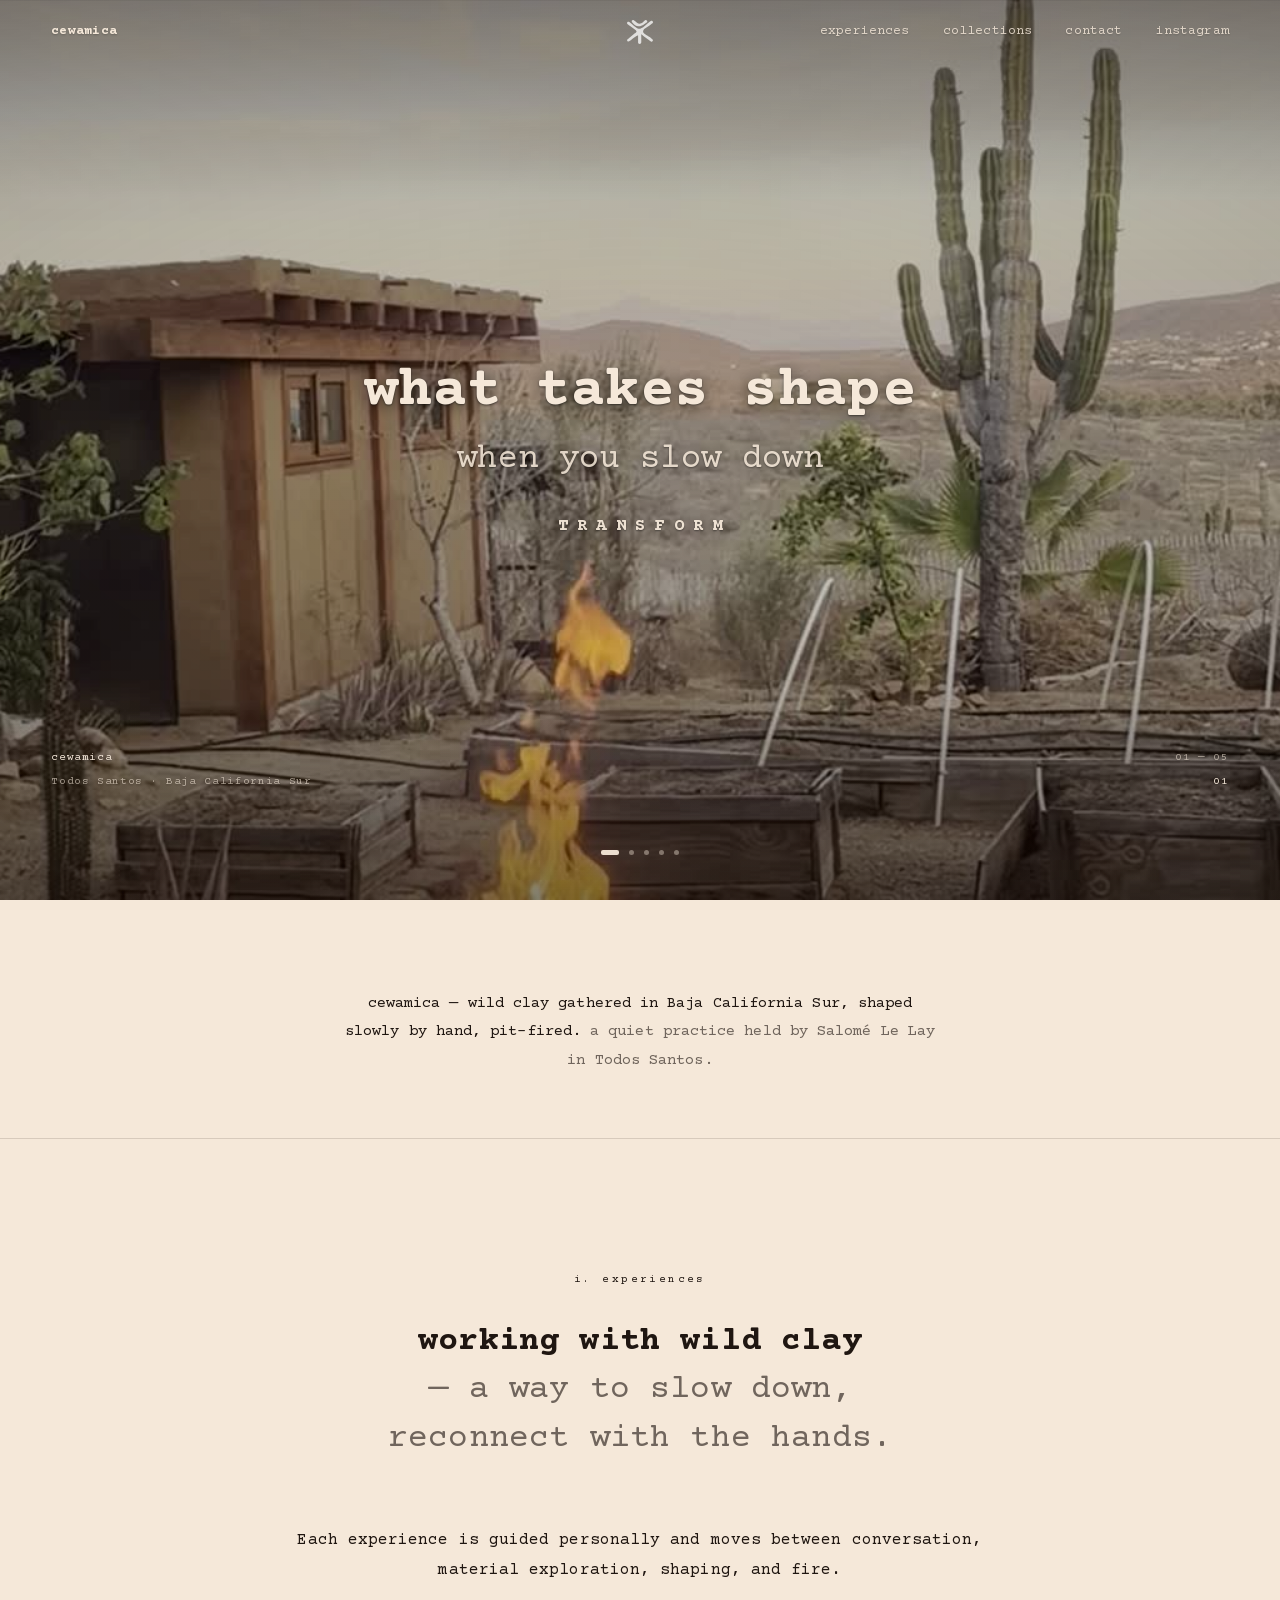
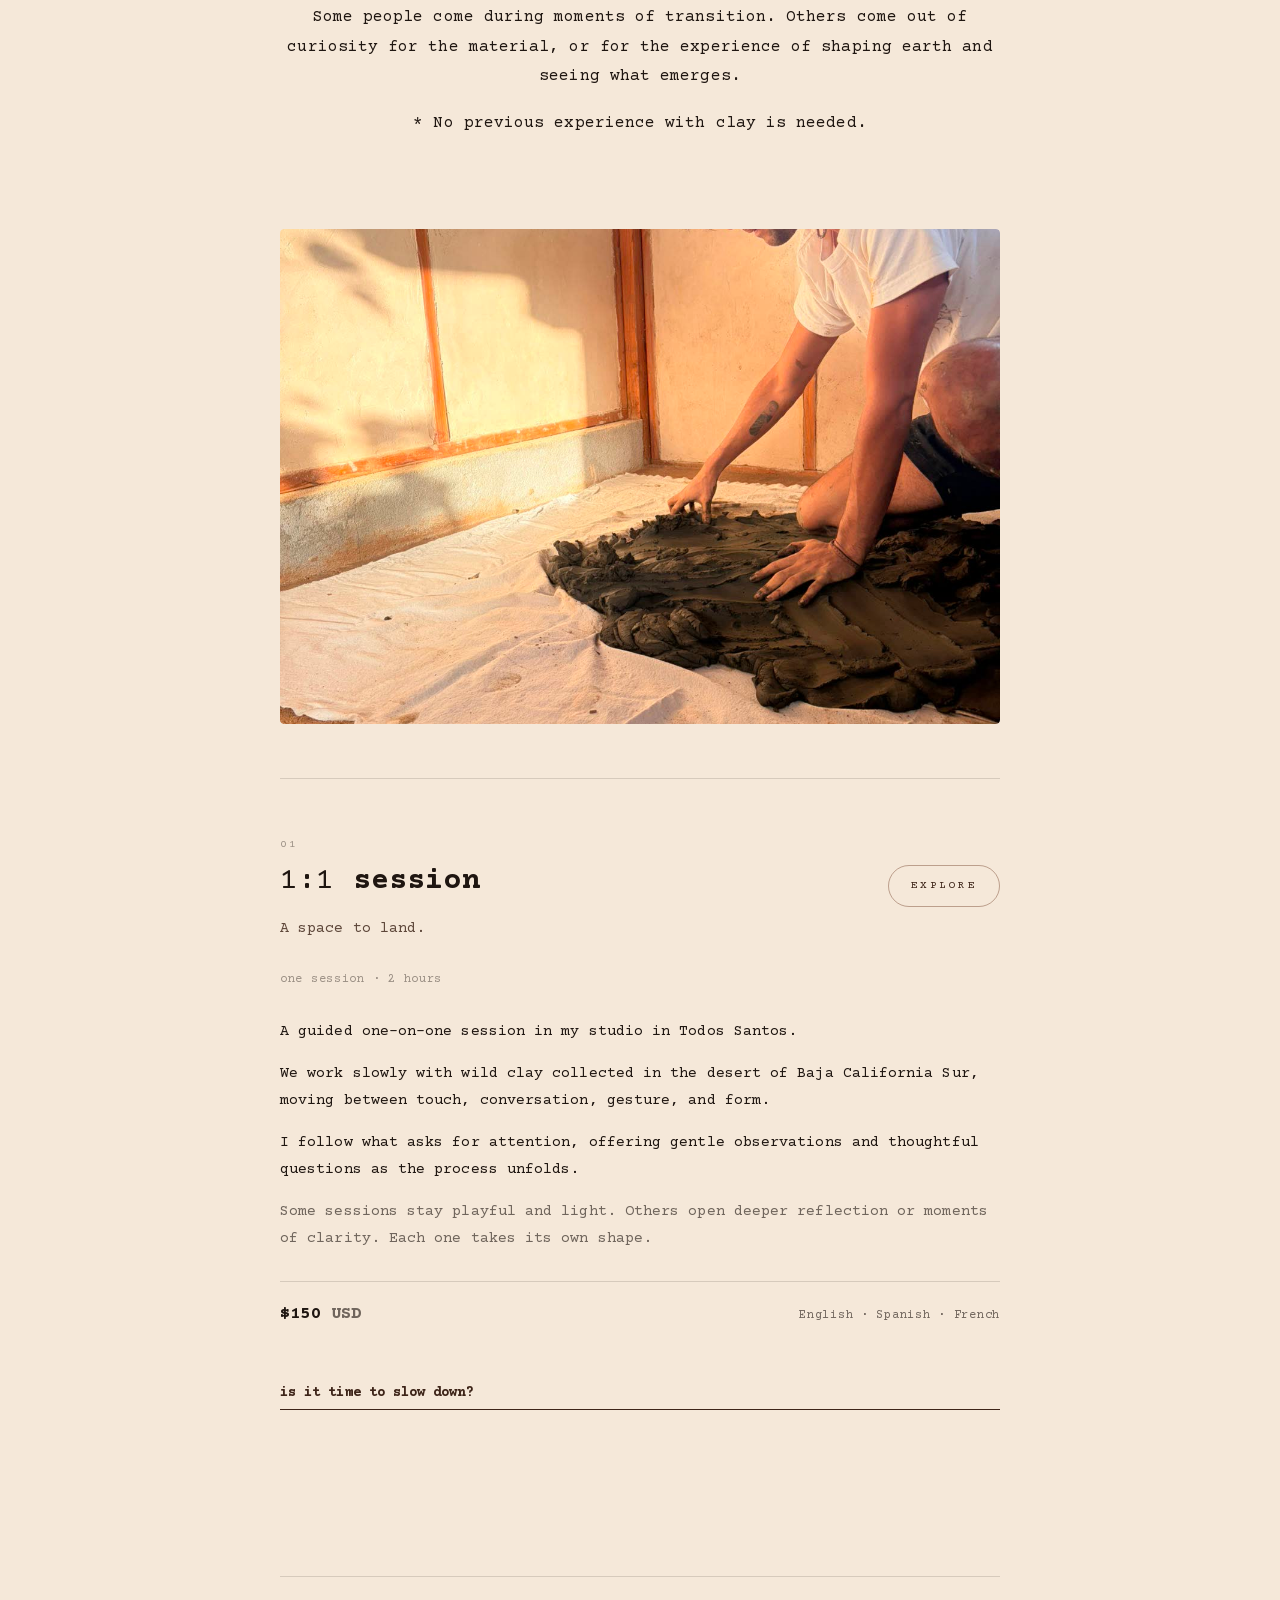
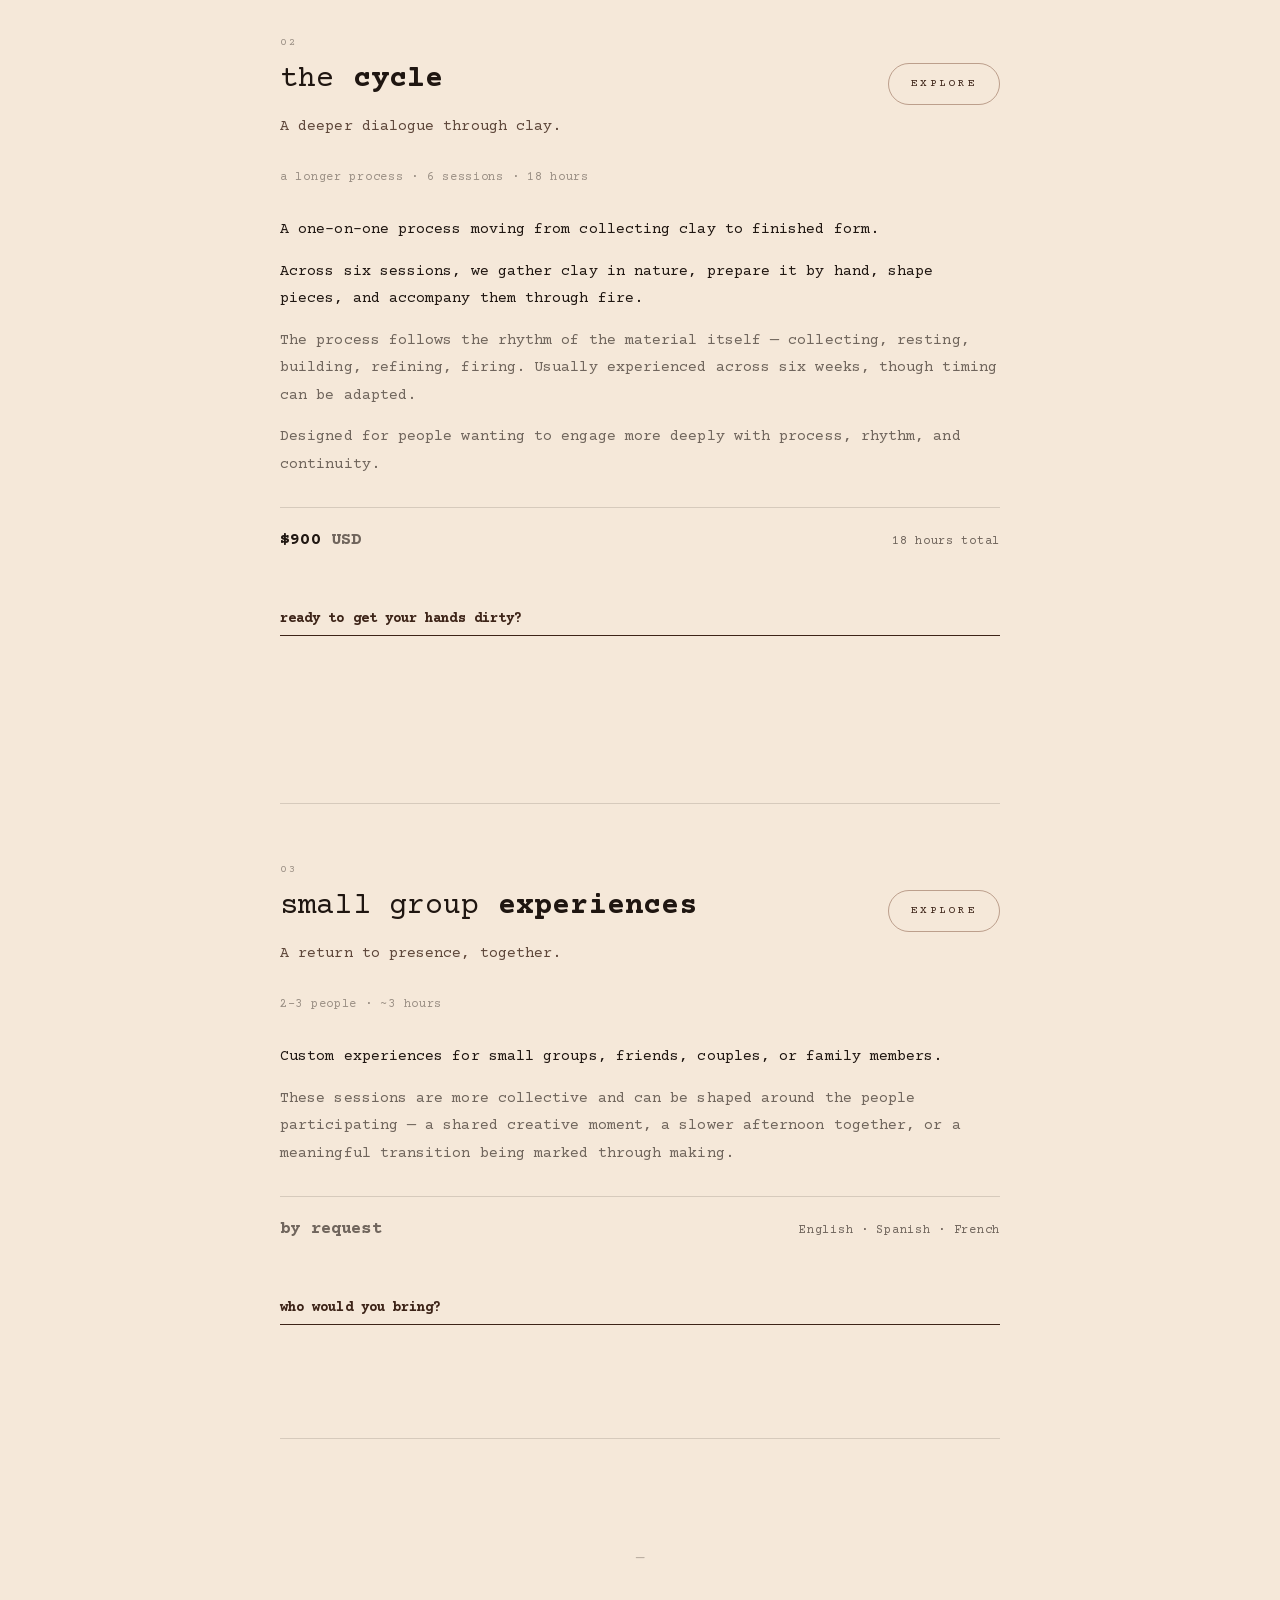
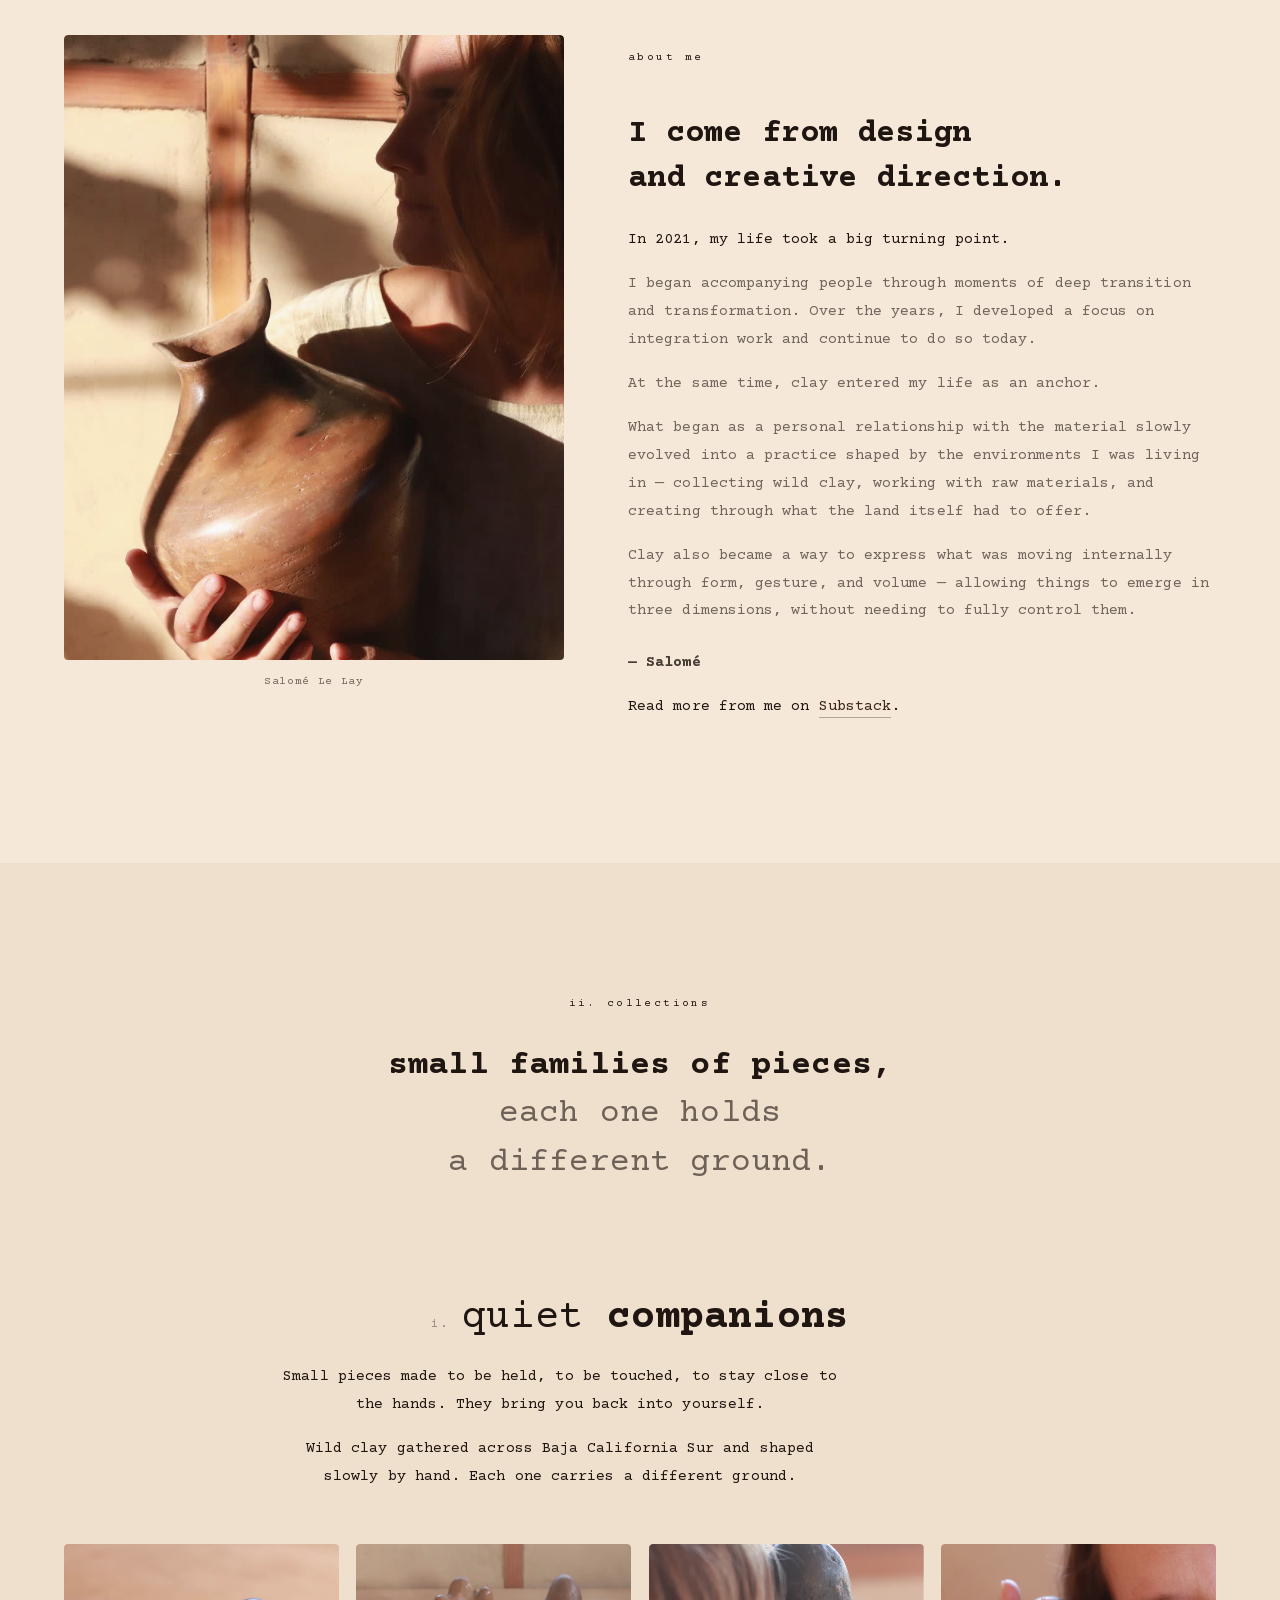
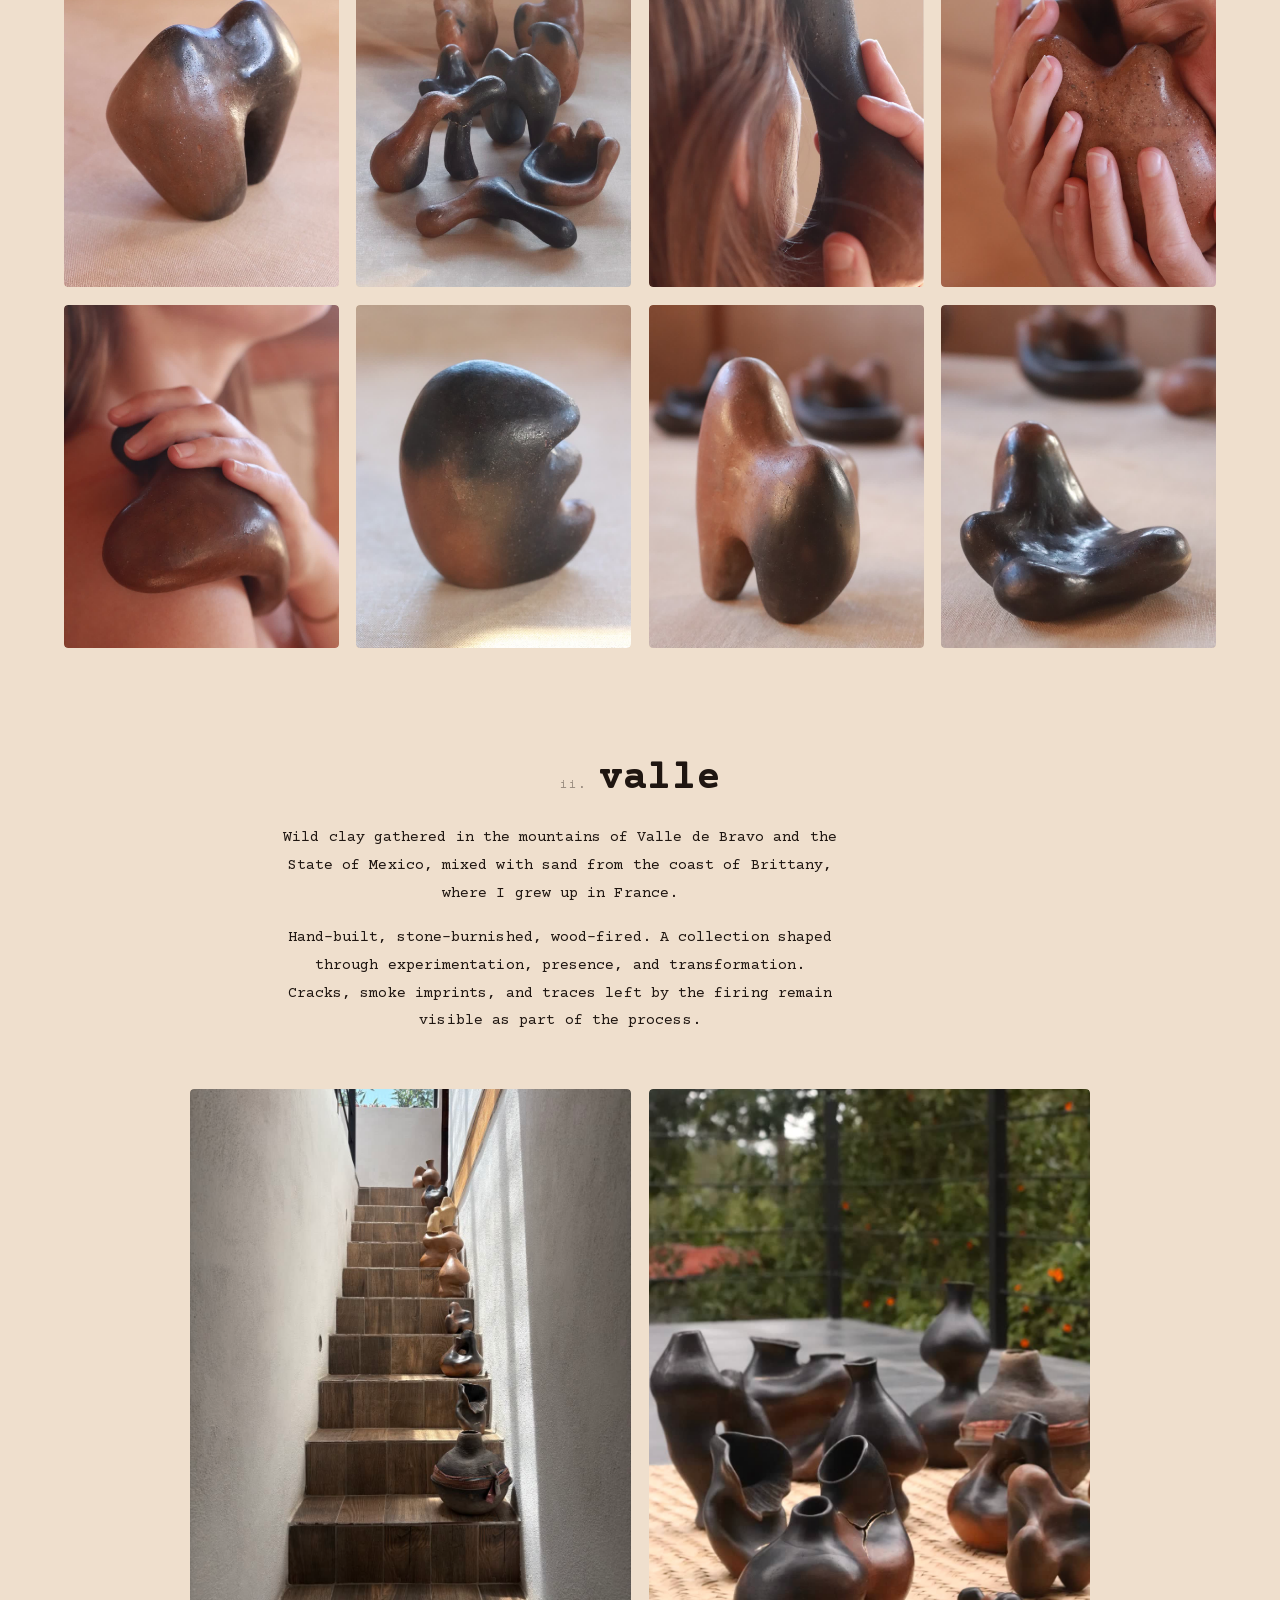
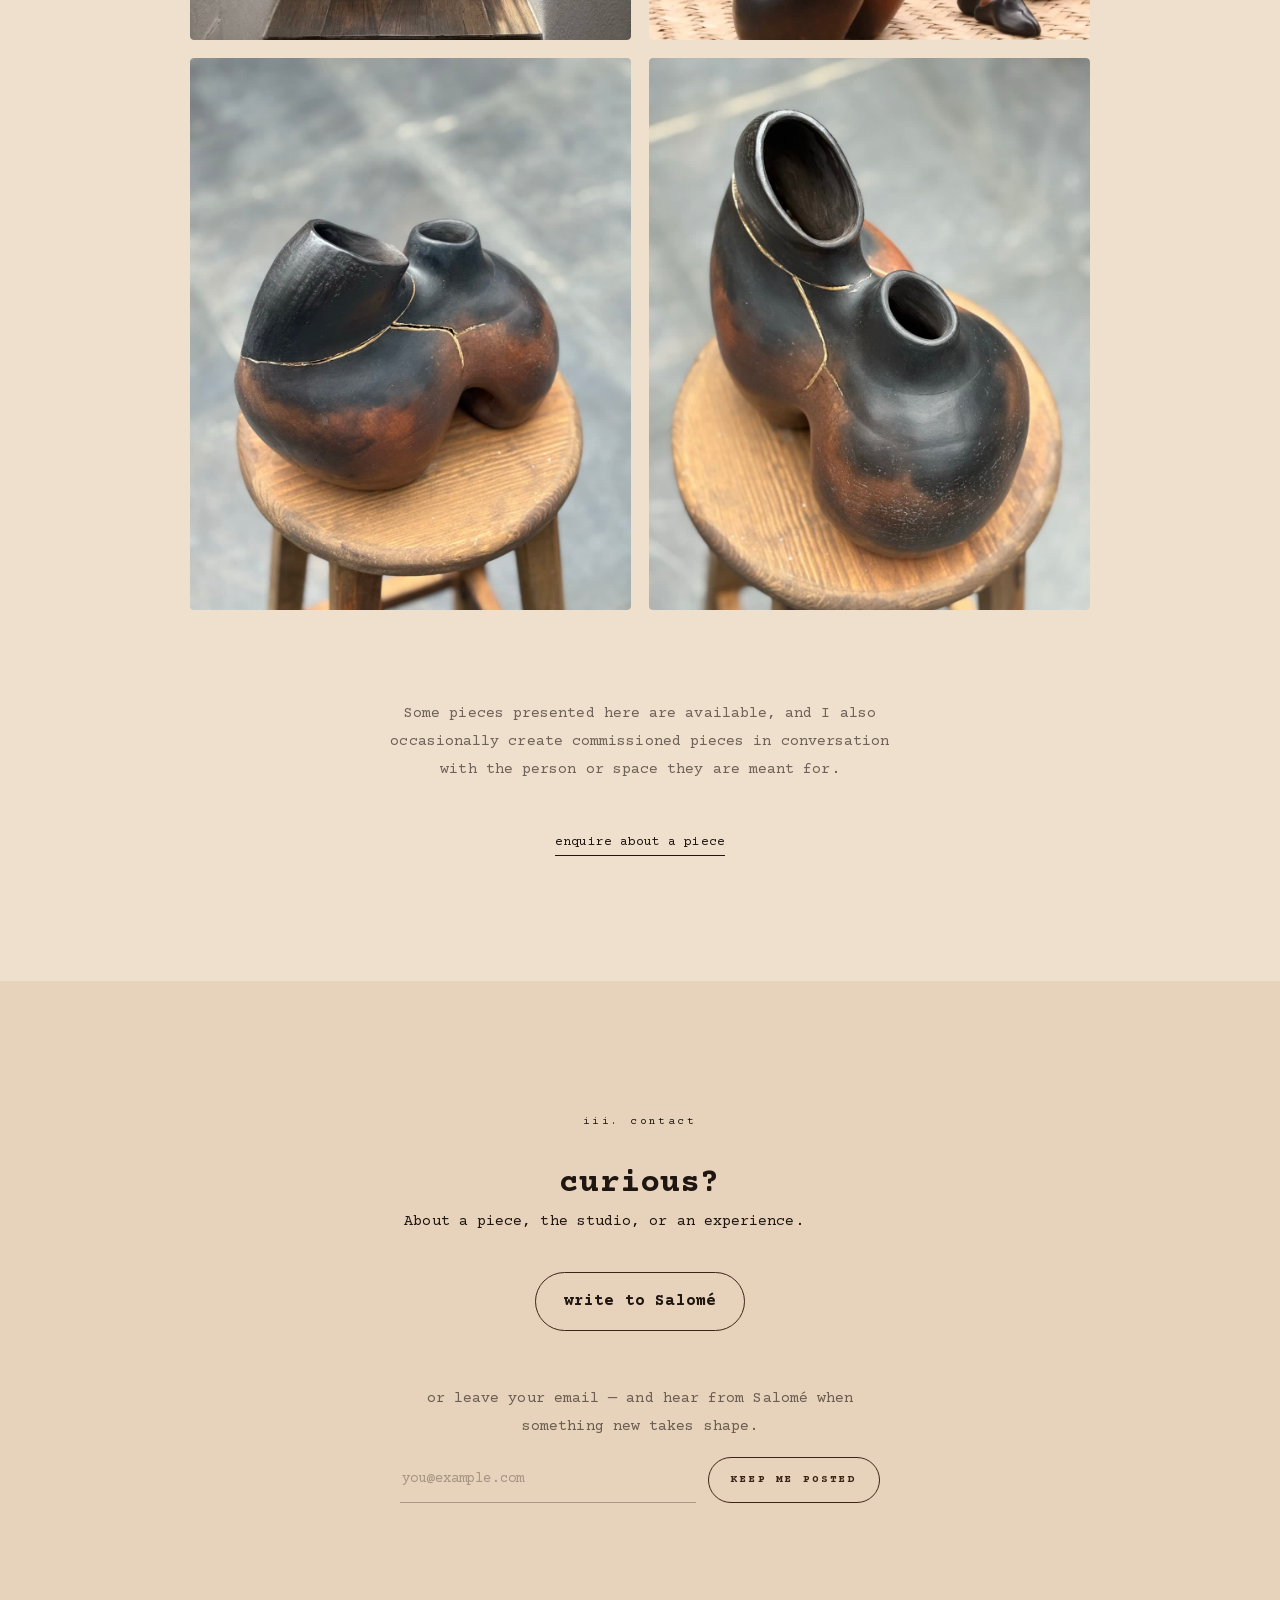
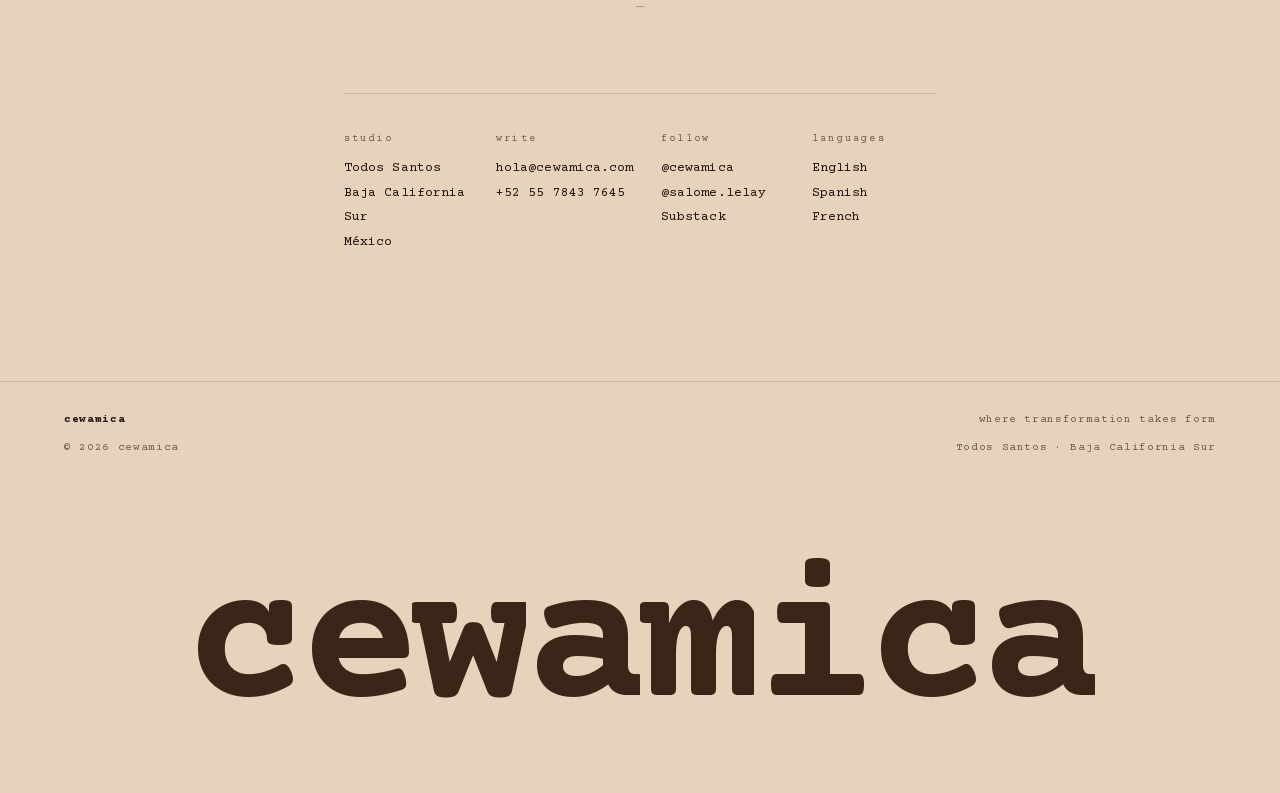
==== commit 23ca1786: "Hero mobile shows the complete frame again + full About me text Hero: restored the mobile contain ru" ====
--- a/public/index.html
+++ b/public/index.html
@@ -463,11 +463,22 @@
               </p>
               <p class="dim">
                 I began accompanying people through moments of deep transition
-                and transformation.
+                and transformation. Over the years, I developed a focus on
+                integration work and continue to do so today.
               </p>
               <p class="dim">
-                <em>Over the years, I developed a focus on integration work
-                and continue to do so today.</em>
+                At the same time, clay entered my life as an anchor.
+              </p>
+              <p class="dim">
+                What began as a personal relationship with the material slowly
+                evolved into a practice shaped by the environments I was living
+                in — collecting wild clay, working with raw materials, and
+                creating through what the land itself had to offer.
+              </p>
+              <p class="dim">
+                Clay also became a way to express what was moving internally
+                through form, gesture, and volume — allowing things to emerge
+                in three dimensions, without needing to fully control them.
               </p>
               <p class="signature">— Salomé</p>
               <p class="about__substack">
--- a/public/styles.css
+++ b/public/styles.css
@@ -266,7 +266,10 @@
   100% { transform: scale(1.14) translate(-1.5%, -1%); }
 }
 
-/* Video variant — atmospheric option */
+/* Video variant — atmospheric option.
+   HOME/HERO: full-bleed widescreen cover on desktop; on mobile
+   (touch devices / portrait viewports) the video shows its COMPLETE
+   frame — contain, letterboxed on the hero's dark ground, never cut. */
 .slide__video {
   position: absolute; inset: 0;
   width: 100%; height: 100%;
@@ -275,13 +278,6 @@
   will-change: transform, opacity;
   /* No double ken-burns — the videos already carry motion */
 }
-/* On mobile, a 16:9 landscape video with cover zooms hard (~3-4x on a
-   portrait phone, ~1.2-1.3x even held sideways / iPad landscape).
-   Show the whole frame instead, letterboxed on the hero's dark ground —
-   original proportions, zero crop. Two triggers so ALL mobile cases hit:
-   - pointer: coarse  → touch devices, both orientations
-   - orientation: portrait → any narrow/upright viewport as safety net
-   Desktop (fine pointer, landscape) keeps the full-bleed cover. */
 @media (pointer: coarse), (orientation: portrait) {
   .hero[data-mode="video"] .slide__video { object-fit: contain; }
 }
@@ -1164,8 +1160,9 @@
   scroll-snap-stop: always;
 }
 .offer__gallery > .offer__media {
-  /* Landscape 16:9 source — wider cards, cinematic, ~1.4 visible at once */
-  flex: 0 0 clamp(300px, 60vw, 560px);
+  /* Portrait 9:16 source (Salomé's vertical clips) — narrower cards,
+     2-3 visible at once on desktop, full frame with zero crop */
+  flex: 0 0 clamp(220px, 24vw, 300px);
 }
 .offer__gallery::-webkit-scrollbar { height: 4px; }
 .offer__gallery::-webkit-scrollbar-thumb {
@@ -1174,7 +1171,7 @@
 }
 .offer__media {
   margin: 0;
-  aspect-ratio: 16 / 9;
+  aspect-ratio: 9 / 16;
   scroll-snap-align: start;
   background: var(--bg-deep);
   border-radius: 4px;
@@ -1248,11 +1245,9 @@
   /* The label is the pill's only content (no arrow) — never hide it.
      Compact the pill instead so it fits beside the title. */
   .offer__explore { padding: 8px 16px; font-size: 10px; letter-spacing: 0.18em; }
-  /* Videos are 1920x1080 landscape — the container keeps the base 16/9
-     ratio so the full frame shows with zero crop. (A leftover 9/13
-     portrait override here was the cause of the mobile zoom bug.)
-     Widen the card so the landscape frame reads well on a phone. */
-  .offer__gallery > .offer__media { flex: 0 0 min(82vw, 420px); }
+  /* Portrait 9:16 frame (native vertical clips) — size the card so the
+     full clip reads comfortably on a phone with the next one peeking in. */
+  .offer__gallery > .offer__media { flex: 0 0 min(62vw, 300px); }
 }
 
 @media (prefers-reduced-motion: reduce) {
